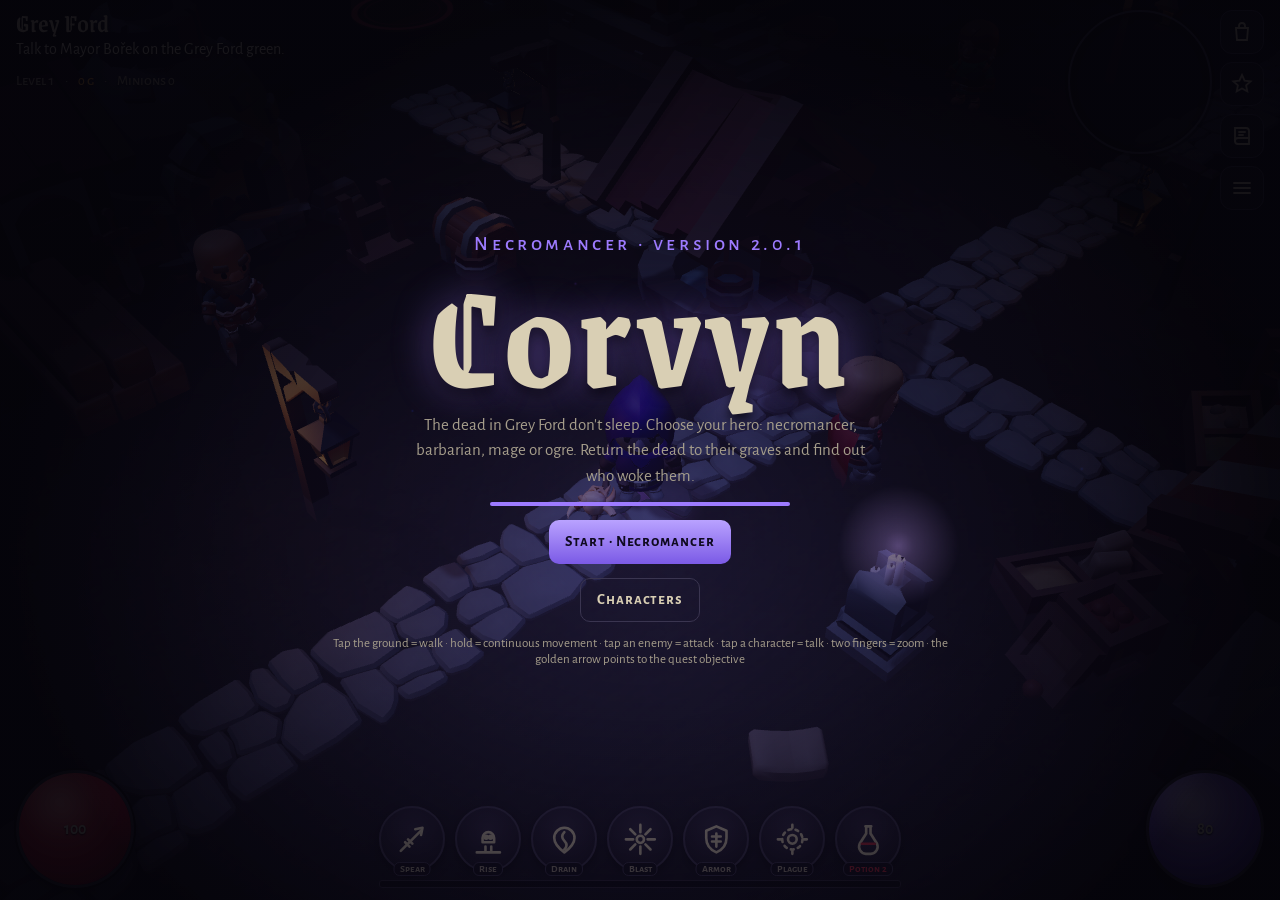
==== site/index.html @ 7759ff6d "Corvyn 2.0.1 – webová verze (PWA) a nasazení na GitHub Pages Co-Authored-By: Claude Opus 5.5 <norepl" ====
<!doctype html>
<html lang="cs">
<head>
<meta charset="utf-8">
<meta name="viewport" content="width=device-width,initial-scale=1,maximum-scale=1,user-scalable=no,viewport-fit=cover">
<link rel="manifest" href="manifest.webmanifest">
<link rel="icon" type="image/png" href="icons/icon-any-192.png">
<link rel="apple-touch-icon" href="icons/icon-180.png">
<meta name="mobile-web-app-capable" content="yes">
<meta name="apple-mobile-web-app-capable" content="yes">
<meta name="apple-mobile-web-app-status-bar-style" content="black-translucent">
<meta name="apple-mobile-web-app-title" content="Corvyn">
<meta name="theme-color" content="#0b0c14">
<title>Corvyn</title>
<meta name="claude:viewport-fit-sides" content="cover">
<link rel="stylesheet" href="fonts/fonts.css">
<style>
/* Layout: plná obrazovka hry, HUD připnutý k okrajům s bezpečnými zónami; panely jako listy grimoáru nad hrou */
:root{
  --night:#0b0c14; --ink:#e9e2d0; --ink-dim:#a59d8b; --ash:#1a1b26; --ash-edge:#3a3550;
  --soul:#9d7bff; --soul-deep:#5b3fc4; --blood:#c2263a; --ember:#f2a649; --bone:#d9cfb4; --moss:#7fbf8a;
  --r-common:#e9e2d0; --r-magic:#6fa8ff; --r-rare:#f2d34b; --r-unique:#ff8a3d;
  --f-display:"Grenze Gotisch",Georgia,serif; --f-ui:"Alegreya Sans",system-ui,sans-serif; --f-sc:"Alegreya Sans SC","Alegreya Sans",system-ui,sans-serif;
  color-scheme:dark;
}
[hidden]{display:none!important}
html,body{height:100%;margin:0;background:var(--night);color:var(--ink);overflow:hidden;font-family:var(--f-ui);-webkit-user-select:none;user-select:none;touch-action:none}
#game{position:fixed;inset:0;display:block;width:100%;height:100%}
#vignette{position:fixed;inset:0;pointer-events:none;background:radial-gradient(ellipse at 50% 45%,transparent 45%,rgba(4,3,10,.55) 80%,rgba(2,1,6,.85) 100%)}
#hurt{position:fixed;inset:0;pointer-events:none;opacity:0;background:radial-gradient(ellipse at center,transparent 40%,rgba(160,10,30,.55));transition:opacity .25s}
#fade{position:fixed;inset:0;background:#05040a;pointer-events:none;opacity:0;transition:opacity .45s;z-index:15}
#fx{position:fixed;inset:0;pointer-events:none;overflow:hidden}
.dmg{position:absolute;left:0;top:0;font-family:var(--f-sc);font-weight:700;font-size:clamp(15px,2.2vmin,22px);text-shadow:0 1px 0 #000,0 0 6px rgba(0,0,0,.8);white-space:nowrap;will-change:transform,opacity}
.hud{position:fixed;pointer-events:none;font-variant-numeric:tabular-nums}
.hud *{pointer-events:auto}
#top{top:0;left:0;right:0;display:flex;justify-content:space-between;align-items:flex-start;gap:12px;
  padding-top:calc(env(safe-area-inset-top,0px) + 10px);padding-left:max(16px,env(safe-area-inset-left,0px));padding-right:max(16px,env(safe-area-inset-right,0px))}
#quest{pointer-events:none;max-width:min(60vw,440px);display:grid;gap:4px}
#quest .q-title{font-family:var(--f-display);font-size:clamp(18px,3vmin,26px);color:var(--bone);text-shadow:0 2px 6px #000;line-height:1}
#quest .q-step{font-size:clamp(13px,1.8vmin,16px);color:var(--ink);text-shadow:0 1px 3px #000;text-wrap:pretty}
#quest .q-step b{color:var(--soul)}
#quest .q-nav{font:700 13px var(--f-sc);letter-spacing:.04em;color:var(--r-rare);text-shadow:0 1px 3px #000}
#quest .q-side{font-size:12.5px;color:var(--ink-dim);text-shadow:0 1px 2px #000}
#lvlrow{display:flex;flex-wrap:wrap;white-space:nowrap;gap:2px 10px;align-items:center;font-family:var(--f-sc);font-size:14px;color:var(--ink-dim);text-shadow:0 1px 2px #000;pointer-events:none}
#lvlrow .gold{color:var(--ember)}
#topright{display:flex;gap:8px;align-items:flex-start}
#minimap{width:clamp(96px,16vmin,140px);height:clamp(96px,16vmin,140px);border-radius:50%;border:2px solid var(--ash-edge);background:rgba(10,10,18,.6);box-shadow:0 0 0 3px rgba(0,0,0,.4),inset 0 0 18px rgba(0,0,0,.8);pointer-events:none}
.iconbtn{width:44px;height:44px;border-radius:12px;border:1px solid var(--ash-edge);background:rgba(20,18,32,.82);color:var(--bone);display:grid;place-items:center;cursor:pointer;position:relative;padding:0}
.iconbtn svg{width:24px;height:24px}
.iconbtn:focus-visible,.skill:focus-visible,.btn:focus-visible,#act:focus-visible{outline:2px solid var(--soul);outline-offset:2px}
.badge{position:absolute;top:-5px;right:-5px;min-width:18px;height:18px;border-radius:9px;background:var(--soul);color:#120a2a;font:700 11px/18px var(--f-ui);text-align:center;padding:0 4px}
#btncol{display:grid;gap:8px}
#bossbar{top:calc(env(safe-area-inset-top,0px) + clamp(100px,16vmin,150px));left:50%;transform:translateX(-50%);width:min(70vw,480px);text-align:center;pointer-events:none}
#bossbar .name{font-family:var(--f-display);font-size:clamp(18px,2.8vmin,24px);color:var(--bone);text-shadow:0 2px 4px #000}
#bossbar .bar,#tframe .bar{height:10px;border-radius:5px;background:rgba(0,0,0,.6);border:1px solid #5a2030;overflow:hidden;margin-top:4px}
#bossbar .fill,#tframe .fill{height:100%;background:linear-gradient(90deg,#7d1022,var(--blood));width:100%;transition:width .2s}
#tframe{top:calc(env(safe-area-inset-top,0px) + clamp(100px,16vmin,150px));left:50%;transform:translateX(-50%);width:min(56vw,300px);text-align:center;pointer-events:none}
#tframe .name{font:700 14px var(--f-sc);letter-spacing:.04em;color:var(--ink);text-shadow:0 1px 3px #000}
#tframe .name.elite{color:var(--r-rare)}
#tframe .bar{height:7px}
#bottom{left:0;right:0;bottom:0;display:flex;align-items:flex-end;justify-content:space-between;gap:10px;
  padding-bottom:calc(env(safe-area-inset-bottom,0px) + 12px);padding-left:max(16px,env(safe-area-inset-left,0px));padding-right:max(16px,env(safe-area-inset-right,0px));pointer-events:none}
.orb{--v:1;width:clamp(74px,13vmin,112px);aspect-ratio:1;max-width:100%;border-radius:50%;position:relative;overflow:hidden;border:3px solid #2b2638;box-shadow:0 0 0 2px #000,0 6px 16px rgba(0,0,0,.6),inset 0 0 14px rgba(0,0,0,.9);background:#08070c;pointer-events:none;flex:none}
.orb .liq{position:absolute;left:0;right:0;bottom:0;height:calc(var(--v)*100%);transition:height .15s}
.orb.shielded{border-color:#e9e0c8;box-shadow:0 0 0 2px #000,0 0 18px rgba(233,224,200,.55),inset 0 0 14px rgba(0,0,0,.9)}
.orb.hp .liq{background:radial-gradient(circle at 40% 30%,#ff5a6a,#a3122a 55%,#4a0612)}
.orb.mp.rage .liq{background:radial-gradient(circle at 40% 30%,#ffb070,#c2501a 55%,#4a1606)}
.orb.mp .liq{background:radial-gradient(circle at 40% 30%,#b89cff,#5b3fc4 55%,#1d1055)}
.orb .gloss{position:absolute;inset:0;background:radial-gradient(circle at 35% 25%,rgba(255,255,255,.35),transparent 35%)}
.orb .num{position:absolute;inset:0;display:grid;place-items:center;font:700 clamp(13px,2vmin,16px) var(--f-sc);text-shadow:0 1px 2px #000}
#center{flex:1;display:grid;gap:8px;justify-items:center;min-width:0;pointer-events:none}
#xp{width:min(100%,520px);height:6px;border-radius:3px;background:rgba(0,0,0,.6);border:1px solid #2b2638;overflow:hidden}
#xp .fill{height:100%;width:0;background:linear-gradient(90deg,#8f7a3a,var(--ember))}
#skills{display:flex;gap:clamp(5px,1.2vmin,10px);flex-wrap:wrap;justify-content:center}
.skill{--cd:0;width:clamp(48px,8.4vmin,66px);aspect-ratio:1;border-radius:50%;border:2px solid var(--ash-edge);background:radial-gradient(circle at 50% 35%,#2c2640,#110f1c);color:var(--bone);position:relative;cursor:pointer;padding:0;display:grid;place-items:center;box-shadow:0 4px 10px rgba(0,0,0,.6)}
.skill svg{width:56%;height:56%}
.skill::after{content:"";position:absolute;inset:-2px;border-radius:50%;background:conic-gradient(rgba(5,4,10,.78) calc(var(--cd)*360deg),transparent 0);pointer-events:none}
.skill.nomana{filter:saturate(.3) brightness(.7)}
.skill .key{position:absolute;bottom:-6px;left:50%;transform:translateX(-50%);font:700 10px var(--f-sc);background:#0d0b16;border:1px solid var(--ash-edge);border-radius:6px;padding:0 5px;color:var(--ink-dim);white-space:nowrap}
.skill.potion .key{color:var(--blood)}
.skill.locked{opacity:.35}
.skill.empty{border-style:dashed;opacity:.45}
.panel.wide{width:min(100%,640px)}
.btn.sm{min-height:36px;padding:6px 12px;font-size:13px}
.doll{display:grid;grid-template-columns:auto 1fr auto;gap:10px;align-items:center}
.dcol{display:grid;gap:10px}
.dcenter{min-height:250px;border-radius:14px;background:radial-gradient(ellipse at 50% 70%,rgba(91,63,196,.25),rgba(0,0,0,.25) 70%);border:1px solid #2a2638;overflow:hidden}
#dollCv{width:100%;height:250px;display:block;touch-action:none}
.eslot{width:76px;display:grid;justify-items:center;gap:2px;background:none;border:0;padding:0;cursor:pointer;color:var(--ink-dim)}
.eslot .ph{width:52px;height:52px;border-radius:8px;border:1px dashed var(--ash-edge);display:grid;place-items:center;font-size:10px;color:#5a5470}
.eslot .sl{font:700 10px var(--f-sc);letter-spacing:.06em;text-transform:uppercase}
.eslot.sel svg,.cell.sel svg{filter:drop-shadow(0 0 6px var(--soul))}
.grid{display:grid;grid-template-columns:repeat(auto-fill,minmax(58px,1fr));gap:6px}
.cell{position:relative;aspect-ratio:1;background:none;border:0;padding:0;cursor:pointer;display:grid;place-items:center}
.cell svg{width:100%;height:100%}
.cell .better{position:absolute;right:2px;top:0;color:#7fe08a;font-size:13px;text-shadow:0 1px 2px #000}
.cell .nouse{position:absolute;right:4px;top:1px;color:#ff7a7a;font-size:12px;font-weight:700}
.cell .pr{position:absolute;left:0;right:0;bottom:-2px;font:700 10px var(--f-sc);color:var(--ember);text-shadow:0 1px 2px #000}
.dhead{display:flex;gap:10px;align-items:center}
.setl{font-size:13px;color:var(--ink-dim);border-left:3px solid #5fd07a;padding-left:8px}
.r4{color:#5fd07a}
.bared{display:flex;gap:6px;flex-wrap:wrap;align-items:center}
.bslot{width:44px;height:44px;border-radius:50%;border:2px solid var(--ash-edge);background:radial-gradient(circle at 50% 35%,#2c2640,#110f1c);color:var(--bone);display:grid;place-items:center;cursor:pointer;padding:0}
.bslot svg{width:24px;height:24px}.bslot span{font:700 12px var(--f-sc);color:var(--ink-dim)}
.bslot.pick{border-color:var(--r-rare);box-shadow:0 0 10px rgba(242,211,75,.45)}
.skrow .col{display:grid;gap:6px;align-content:start}
.skrow .ic.pas{border-style:dashed;border-radius:12px}
.skrow.dim{opacity:.55}
.skrow .tag{font:700 10px var(--f-sc);letter-spacing:.08em;color:var(--ink-dim);text-transform:uppercase;margin-left:4px}
.skrow .meta{font-size:12px!important}.skrow .lock{color:#ff9a7a!important;font-size:12.5px!important}
#charSheet{z-index:40}
#joyZone{position:fixed;right:0;bottom:0;width:48vw;height:58vh;z-index:3;display:none;touch-action:none}
body.joyleft #joyZone{right:auto;left:0}
body.thumbs #joyZone{display:block}
#joyBase{position:fixed;width:124px;height:124px;margin:-62px 0 0 -62px;border-radius:50%;border:2px solid rgba(233,226,208,.35);background:radial-gradient(circle,rgba(157,123,255,.18),rgba(0,0,0,.25));z-index:4;pointer-events:none}
#joyKnob{position:absolute;left:50%;top:50%;width:54px;height:54px;border-radius:50%;background:radial-gradient(circle at 40% 35%,#cdb8ff,#6b45d0);box-shadow:0 4px 12px rgba(0,0,0,.6);transform:translate(-50%,-50%)}
#leftPad{display:none;left:0;bottom:0;width:min(46vw,300px);height:min(46vh,300px);padding-bottom:env(safe-area-inset-bottom,0px);z-index:5}
body.joyleft #leftPad{left:auto;right:0}
body.thumbs #leftPad{display:block}
body.thumbs #leftPad #skills{position:absolute;inset:0;display:block}
body.thumbs #leftPad .skill{position:absolute;transform:translate(-50%,50%);width:58px}
body.thumbs #leftPad .skill.atk{left:62px;bottom:62px;width:92px;border-color:#7d1022;background:radial-gradient(circle at 50% 35%,#5a1a26,#1a0a10)}
body.joyleft.thumbs #leftPad .skill.atk{left:calc(100% - 62px)}
#atkBtn.on{border-color:var(--blood);box-shadow:0 0 16px rgba(194,38,58,.6)}
.skill.atk{display:none}
body.thumbs .skill.atk{display:grid}
body.thumbs #bottom{top:calc(env(safe-area-inset-top,0px) + 112px);bottom:auto;right:auto;justify-content:flex-start;align-items:center;gap:8px;padding:0 0 0 max(16px,env(safe-area-inset-left,0px))}
body.thumbs #xp{width:110px}
body.thumbs .orb{width:52px;border-width:2px}body.thumbs .orb .num{font-size:12px}
body.thumbs #center{flex:0 0 auto;order:3}
body.thumbs #act{bottom:calc(env(safe-area-inset-bottom,0px) + 280px)}
body.thumbs #leftPad .skill:active{transform:translate(-50%,50%) scale(.94)}
body.thumbs #lvlrow{margin-bottom:62px}
body.thumbs #toast,body.thumbs #chan{bottom:calc(env(safe-area-inset-bottom,0px) + 330px)}
input#pfName{width:100%;box-sizing:border-box;background:#0d0c14;color:var(--ink);border:1px solid var(--ash-edge);border-radius:10px;padding:10px;font:16px var(--f-ui);-webkit-user-select:text;user-select:text}
.embs{display:grid;grid-template-columns:repeat(auto-fill,minmax(52px,1fr));gap:6px}
.emb{background:none;border:2px solid transparent;border-radius:10px;padding:2px;cursor:pointer;display:grid;place-items:center}
.emb.sel{border-color:var(--r-rare)}
.pfrow{display:grid;grid-template-columns:minmax(140px,1fr) 1fr;gap:12px}
.dcenter.pf{min-height:220px}#pfCv{width:100%;height:220px;display:block;touch-action:none}
.swatches{display:flex;flex-wrap:wrap;gap:8px}
.swatch{width:36px;height:36px;border-radius:50%;border:2px solid var(--ash-edge);cursor:pointer}
.swatch.sel{border-color:var(--r-rare);box-shadow:0 0 8px rgba(242,211,75,.5)}
table.lb{width:100%;border-collapse:collapse;font-size:14px}
table.lb td{padding:6px 4px;border-bottom:1px solid #24212f;vertical-align:middle}
table.lb td b{display:block;color:var(--bone)}
table.lb td.sc{text-align:right;font:700 15px var(--f-sc);color:var(--ember)}
table.lb tr.me td{background:rgba(157,123,255,.12)}
.achs{display:grid;gap:6px}
.ach{display:flex;gap:10px;align-items:center;border:1px solid #24212f;border-radius:10px;padding:8px 10px;opacity:.55}
.ach.got{opacity:1;border-color:#5a4a20}
.ach .ai{font-size:20px;color:var(--r-rare);width:22px;text-align:center}
.chars{display:grid;grid-template-columns:repeat(auto-fill,minmax(240px,1fr));gap:10px}
.ccard{border:1px solid var(--ash-edge);border-radius:14px;padding:12px;display:grid;gap:6px;background:rgba(0,0,0,.25)}
.ccard.cur{border-color:var(--soul)}
.ccard h3{margin:0;font-family:var(--f-display);font-size:26px;color:var(--bone);font-weight:700;line-height:1;display:flex;gap:8px;align-items:center}
.ccard h3 svg{width:28px;height:28px;color:var(--soul)}
.ccard p{margin:0;font-size:13.5px;color:var(--ink-dim);line-height:1.4}
.skill:active{transform:scale(.94)}
#act{position:fixed;left:50%;transform:translateX(-50%);bottom:calc(env(safe-area-inset-bottom,0px) + clamp(118px,21vmin,165px));font:700 16px var(--f-sc);letter-spacing:.05em;color:#120a2a;background:linear-gradient(180deg,#f3dfa8,#d1a94e);border:0;border-radius:24px;padding:10px 20px;min-height:44px;box-shadow:0 6px 16px rgba(0,0,0,.6),0 0 0 2px rgba(0,0,0,.4);cursor:pointer;z-index:5;max-width:calc(100vw - 32px);white-space:nowrap;overflow:hidden;text-overflow:ellipsis}
#toast{left:50%;bottom:calc(env(safe-area-inset-bottom,0px) + clamp(170px,30vmin,230px));transform:translateX(-50%);width:max-content;max-width:calc(100vw - 32px);pointer-events:none;text-align:center;display:grid;gap:6px}
.toast.hint{border-color:var(--r-rare);background:rgba(28,22,10,.9);max-width:min(92vw,520px);text-wrap:pretty}
.toast{font:500 clamp(14px,2vmin,18px) var(--f-ui);color:var(--ink);background:rgba(10,9,18,.8);border:1px solid var(--ash-edge);padding:6px 14px;border-radius:10px;animation:tin .25s ease-out}
@keyframes tin{from{opacity:0;transform:translateY(6px)}}
#banner{left:0;right:0;top:22%;text-align:center;pointer-events:none;opacity:0;transition:opacity .6s;padding-left:16px;padding-right:16px}
#banner .b1{font-family:var(--f-display);font-size:clamp(34px,8vmin,72px);color:var(--bone);text-shadow:0 0 24px rgba(157,123,255,.55),0 3px 6px #000;text-wrap:balance}
#banner .b2{font:500 clamp(14px,2.2vmin,20px) var(--f-sc);letter-spacing:.12em;color:var(--soul)}
.sheet{position:fixed;inset:0;display:grid;place-items:center;background:rgba(3,2,8,.62);z-index:20;
  padding-left:max(16px,env(safe-area-inset-left,0px));padding-right:max(16px,env(safe-area-inset-right,0px));padding-block:calc(env(safe-area-inset-top,0px) + 12px) calc(env(safe-area-inset-bottom,0px) + 12px)}
.sheet.low{place-items:end center}
.panel{width:min(100%,560px);max-height:100%;overflow:auto;background:linear-gradient(180deg,#1c1a28,#13121c);border:1px solid var(--ash-edge);border-radius:16px;padding:16px 18px;box-shadow:0 20px 60px rgba(0,0,0,.7);display:grid;gap:14px}
.panel h2{margin:0;font-family:var(--f-display);font-weight:700;font-size:30px;color:var(--bone);line-height:1}
.panel .head{display:flex;justify-content:space-between;align-items:center;gap:10px}
.lbl{font:700 12px var(--f-sc);letter-spacing:.1em;color:var(--ink-dim);text-transform:uppercase}
.btn{font:700 15px var(--f-sc);letter-spacing:.06em;color:#0f0a1f;background:linear-gradient(180deg,#b9a2ff,#7b5ae6);border:0;border-radius:10px;padding:10px 16px;cursor:pointer;min-height:44px}
.btn.ghost{background:transparent;color:var(--bone);border:1px solid var(--ash-edge)}
.btn.gold{background:linear-gradient(180deg,#f3dfa8,#d1a94e)}
.btn:disabled{opacity:.4}
.row{display:flex;gap:8px;flex-wrap:wrap}
.stats{display:grid;grid-template-columns:repeat(auto-fill,minmax(150px,1fr));gap:4px 16px;font-size:15px}
.stats div{display:flex;justify-content:space-between;gap:8px;border-bottom:1px solid #24212f;padding-block:3px}
.stats span:last-child{color:var(--bone);font-weight:700}
.slots{display:grid;grid-template-columns:repeat(3,1fr);gap:8px}
.slot{border:1px dashed var(--ash-edge);border-radius:12px;padding:8px;min-height:64px;display:grid;gap:2px;align-content:start;background:rgba(0,0,0,.25);min-width:0}
.slot .nm{font-weight:700;font-size:14px;line-height:1.15}
.sub{font-size:12px;color:var(--ink-dim)}
.bag{display:grid;grid-template-columns:repeat(auto-fill,minmax(120px,1fr));gap:8px}
.it{border:1px solid var(--ash-edge);border-radius:10px;padding:8px;background:rgba(0,0,0,.3);cursor:pointer;display:grid;gap:2px;text-align:left;color:inherit;font:inherit;min-width:0}
.it .nm{font-weight:700;font-size:14px;line-height:1.15}
.it.sel{outline:2px solid var(--soul)}
.it .price{font:700 12px var(--f-sc);color:var(--ember)}
.r0{color:var(--r-common)}.r1{color:var(--r-magic)}.r2{color:var(--r-rare)}.r3{color:var(--r-unique)}
.detail{border:1px solid var(--ash-edge);border-radius:12px;padding:10px 12px;display:grid;gap:6px;background:rgba(0,0,0,.25)}
.up{color:#7fe08a}.down{color:#ff7a7a}
.skrow{display:grid;grid-template-columns:52px 1fr auto;gap:12px;align-items:center;border-bottom:1px solid #24212f;padding-block:8px}
.skrow .ic{width:52px;height:52px;border-radius:50%;display:grid;place-items:center;border:2px solid var(--ash-edge);background:radial-gradient(circle at 50% 35%,#2c2640,#110f1c);color:var(--bone)}
.skrow .ic svg{width:28px;height:28px}
.skrow h3{margin:0;font:700 17px var(--f-ui);color:var(--bone)}
.skrow p{margin:2px 0 0;font-size:13.5px;color:var(--ink-dim);line-height:1.35}
.pip{display:inline-block;width:9px;height:9px;border-radius:50%;background:#2b2638;margin-right:3px}
.pip.on{background:var(--soul);box-shadow:0 0 6px var(--soul)}
/* dialog */
.dlg{width:min(100%,640px);background:linear-gradient(180deg,#1f1b2b,#14121d);border:1px solid #4b4262;border-radius:16px;padding:14px 18px 16px;box-shadow:0 20px 60px rgba(0,0,0,.75);display:grid;gap:10px;max-height:70vh;overflow:auto}
.dlg .who{display:flex;align-items:baseline;gap:10px;flex-wrap:wrap}
.dlg .who b{font-family:var(--f-display);font-size:26px;color:var(--bone);font-weight:700;line-height:1}
.dlg .who span{font:500 13px var(--f-sc);letter-spacing:.08em;color:var(--soul)}
.dlg p{margin:0;font-size:16.5px;line-height:1.5;color:var(--ink);max-width:62ch;text-wrap:pretty}
.dlg p i{color:var(--bone)}
.opts{display:grid;gap:6px}
.opt{text-align:left;font:500 15.5px var(--f-ui);color:var(--bone);background:rgba(255,255,255,.04);border:1px solid var(--ash-edge);border-radius:10px;padding:10px 12px;cursor:pointer;min-height:44px}
.opt:hover,.opt:focus-visible{border-color:var(--soul);outline:none}
.opt .q{color:var(--r-rare);font-weight:700;margin-right:6px}
/* deník */
.qcard{border:1px solid var(--ash-edge);border-radius:12px;padding:10px 12px;display:grid;gap:4px;background:rgba(0,0,0,.22)}
.qcard h3{margin:0;font:700 16px var(--f-ui);color:var(--bone)}
.qcard p{margin:0;font-size:14px;color:var(--ink-dim);line-height:1.4}
.qcard .st{font:700 11px var(--f-sc);letter-spacing:.1em;text-transform:uppercase}
.st.act{color:var(--soul)}.st.rdy{color:var(--r-rare)}.st.done{color:var(--moss)}
.wp{display:flex;justify-content:space-between;align-items:center;gap:10px;border-bottom:1px solid #24212f;padding-block:8px}
textarea{width:100%;box-sizing:border-box;min-height:84px;background:#0d0c14;color:var(--ink);border:1px solid var(--ash-edge);border-radius:10px;padding:8px;font:13px ui-monospace,monospace;resize:vertical;-webkit-user-select:text;user-select:text}
#title{position:fixed;inset:0;z-index:30;display:grid;place-items:center;text-align:center;background:radial-gradient(ellipse at 50% 60%,rgba(40,28,80,.35),rgba(5,4,10,.92) 70%);padding-left:max(16px,env(safe-area-inset-left,0px));padding-right:max(16px,env(safe-area-inset-right,0px))}
#title .wrap{display:grid;gap:14px;justify-items:center;max-width:620px}
#title h1{margin:0;font-family:var(--f-display);font-weight:700;font-size:clamp(64px,17vmin,150px);line-height:.85;color:var(--bone);letter-spacing:.02em;text-shadow:0 0 40px rgba(157,123,255,.45),0 6px 12px #000}
#title .sub{font:500 clamp(14px,2.4vmin,20px) var(--f-sc);letter-spacing:.18em;color:var(--soul)}
#title p{margin:0;color:var(--ink-dim);font-size:clamp(14px,2vmin,17px);line-height:1.5;max-width:52ch}
#loadbar{width:min(70vw,300px);height:4px;border-radius:2px;background:#1e1b2b;overflow:hidden}
#loadbar div{height:100%;width:0;background:var(--soul);transition:width .2s}
#title .hint{font-size:13px;color:var(--ink-dim)}
#death{position:fixed;inset:0;z-index:25;display:grid;place-items:center;text-align:center;background:radial-gradient(ellipse,rgba(60,0,10,.35),rgba(5,0,2,.85))}
#death h2{margin:0;font-family:var(--f-display);font-size:clamp(48px,12vmin,96px);color:#e3b8b8;text-shadow:0 4px 10px #000}
#death p{color:var(--ink-dim)}
#chan{position:fixed;left:50%;transform:translateX(-50%);bottom:calc(env(safe-area-inset-bottom,0px) + clamp(170px,30vmin,230px));width:min(60vw,260px);text-align:center;font:700 13px var(--f-sc);letter-spacing:.06em;color:var(--bone);text-shadow:0 1px 3px #000;pointer-events:none}
#chan .bar{height:8px;border-radius:4px;background:rgba(0,0,0,.6);border:1px solid var(--ash-edge);overflow:hidden;margin-top:4px}
#chan .fill{height:100%;width:0;background:linear-gradient(90deg,var(--soul-deep),var(--soul))}
@media (orientation:portrait) and (max-width:760px){body.thumbs #bottom{top:calc(env(safe-area-inset-top,0px) + 140px)}#bottom{flex-wrap:wrap;row-gap:10px}#center{order:-1;flex-basis:100%}.skill{width:min(11.3vw,56px)}#skills{gap:4px;flex-wrap:nowrap}#toast,#chan{bottom:calc(env(safe-area-inset-bottom,0px) + 250px)}#act{bottom:calc(env(safe-area-inset-bottom,0px) + 196px)}#quest{max-width:52vw}}
@media (prefers-reduced-motion:reduce){.toast{animation:none}#banner,#fade{transition:none}}
</style>
<script>if('serviceWorker' in navigator && (location.protocol==='https:'||location.hostname==='localhost') && !/claude|appassets/.test(location.hostname)) addEventListener('load',()=>navigator.serviceWorker.register('sw.js').catch(()=>{}));</script>
</head>
<body>

<canvas id="game" aria-label="Herní scéna Corvyn"></canvas>
<div id="vignette"></div><div id="hurt"></div><div id="fx"></div><div id="fade"></div>

<div class="hud" id="top">
  <div style="display:grid;gap:6px;pointer-events:none">
    <div id="quest"><div class="q-title" id="qTitle">Šedý brod</div><div class="q-step" id="qStep"></div><div class="q-nav" id="qNav"></div><div class="q-side" id="qSide"></div></div>
    <div id="lvlrow"><span id="lvl">Úroveň 1</span><span>·</span><span class="gold" id="gold">0 zl.</span><span>·</span><span id="mcount">Služebníci 0</span></div>
  </div>
  <div id="topright">
    <canvas id="minimap" width="140" height="140" aria-label="Mapa okolí"></canvas>
    <div id="btncol">
      <button class="iconbtn" id="bInv" aria-label="Výbava"><svg viewBox="0 0 24 24" fill="none" stroke="currentColor" stroke-width="1.8"><path d="M6 8h12l-1 12H7z"/><path d="M9 8V6a3 3 0 0 1 6 0v2"/></svg><span class="badge" id="invBadge" hidden>!</span></button>
      <button class="iconbtn" id="bSk" aria-label="Grimoár dovedností"><svg viewBox="0 0 24 24" fill="none" stroke="currentColor" stroke-width="1.8"><path d="M12 3l2.6 5.6 6 .7-4.5 4.1 1.2 6L12 16.5 6.7 19.4l1.2-6L3.4 9.3l6-.7z"/></svg><span class="badge" id="skBadge" hidden>1</span></button>
      <button class="iconbtn" id="bJr" aria-label="Deník úkolů"><svg viewBox="0 0 24 24" fill="none" stroke="currentColor" stroke-width="1.8" stroke-linecap="round"><path d="M5 4h11a3 3 0 0 1 3 3v13H8a3 3 0 0 1-3-3z"/><path d="M5 17a3 3 0 0 1 3-3h11M9 8h6M9 11h4"/></svg><span class="badge" id="jrBadge" hidden>!</span></button>
      <button class="iconbtn" id="bMenu" aria-label="Nabídka"><svg viewBox="0 0 24 24" fill="none" stroke="currentColor" stroke-width="1.8" stroke-linecap="round"><path d="M4 7h16M4 12h16M4 17h16"/></svg></button>
    </div>
  </div>
</div>

<div class="hud" id="bossbar" hidden><div class="name" id="bossName">Strážce krypty</div><div class="bar"><div class="fill" id="bossFill"></div></div></div>
<div class="hud" id="tframe" hidden><div class="name" id="tName"></div><div class="bar"><div class="fill" id="tFill"></div></div></div>
<div class="hud" id="toast"></div>
<div class="hud" id="banner"><div class="b1" id="b1"></div><div class="b2" id="b2"></div></div>
<div id="chan" hidden><span id="chanTxt">Lámu pečeť…</span><div class="bar"><div class="fill" id="chanFill"></div></div></div>
<button id="act" hidden>Mluvit</button>

<div id="joyZone" aria-label="Joystick pohybu"></div><div id="joyBase" hidden><div id="joyKnob"></div></div>
<div class="hud" id="leftPad"><button class="skill atk" id="atkBtn" aria-label="Útok"><svg viewBox="0 0 24 24" fill="none" stroke="currentColor" stroke-width="2" stroke-linecap="round"><path d="M5 19L19 5M15 5h4v4M9 15l-4 4M7 13l4 4"/></svg></button></div>
<div class="hud" id="bottom">
  <div class="orb hp" id="hpOrb"><div class="liq"></div><div class="gloss"></div><div class="num" id="hpNum">100</div></div>
  <div id="center">
    <div id="skills">
      <button class="skill potion" data-sk="potion" aria-label="Lektvar zdraví"><svg viewBox="0 0 24 24" fill="none" stroke="currentColor" stroke-width="1.8" stroke-linecap="round"><path d="M10 3h4M10.5 3v5L6 15a5 5 0 0 0 4.3 7h3.4A5 5 0 0 0 18 15l-4.5-7V3"/><path d="M7.5 15h9" stroke="#c2263a"/></svg><span class="key" id="potKey">Lektvar 2</span></button>
    </div>
    <div id="xp"><div class="fill" id="xpFill"></div></div>
  </div>
  <div class="orb mp" id="mpOrb"><div class="liq"></div><div class="gloss"></div><div class="num" id="mpNum">80</div></div>
</div>

<div class="sheet" id="invSheet" hidden><div class="panel wide" role="dialog" aria-label="Výbava">
  <div class="head"><h2>Výbava</h2><button class="btn ghost" data-close>Zavřít</button></div>
  <div class="doll"><div class="dcol" id="dollL"></div><div class="dcenter"><canvas id="dollCv" aria-label="Postava, otočíš tažením"></canvas></div><div class="dcol" id="dollR"></div></div>
  <div id="setInfo" style="display:grid;gap:4px"></div>
  <div id="detail" class="detail" hidden></div>
  <div class="head"><div class="lbl">Brašna <span id="bagCount"></span></div><div class="row"><button class="btn ghost sm" id="bSort">Seřadit</button></div></div>
  <div class="grid" id="bag"></div>
  <div class="lbl">Vlastnosti</div><div class="stats" id="stats"></div>
</div></div>
<div class="sheet" id="skSheet" hidden><div class="panel wide" role="dialog" aria-label="Grimoár">
  <div class="head"><h2 id="skTitle">Grimoár</h2><button class="btn ghost" data-close>Zavřít</button></div>
  <div class="lbl" id="spLeft">Body dovedností: 0</div>
  <div class="bared" id="barEd"></div>
  <div class="row" id="brTabs"></div>
  <div id="skList"></div>
</div></div>
<div class="sheet" id="stashSheet" hidden><div class="panel wide" role="dialog" aria-label="Truhla">
  <div class="head"><h2>Truhla</h2><button class="btn ghost" data-close>Zavřít</button></div>
  <p class="sub" style="margin:0;font-size:14px">Klepnutím přesuneš předmět mezi truhlou a brašnou. Truhlu sdílejí všechny tvoje postavy.</p>
  <div class="head"><div class="lbl">Truhla <span id="stCount"></span></div><button class="btn ghost sm" id="bStSort">Seřadit</button></div>
  <div class="grid" id="stashGrid"></div>
  <div class="lbl">Brašna <span id="stBagCount"></span></div>
  <div class="grid" id="stashBag"></div>
</div></div>
<div class="sheet" id="charSheet" hidden><div class="panel wide" role="dialog" aria-label="Postavy">
  <div class="head"><h2>Postavy</h2><button class="btn ghost" data-close>Zavřít</button></div>
  <p class="sub" style="margin:0;font-size:14px">Každá postava má vlastní příběh a výbavu. Truhla ve vesnici je společná.</p>
  <div class="chars" id="charList"></div>
</div></div>
<div class="sheet" id="jrSheet" hidden><div class="panel" role="dialog" aria-label="Deník úkolů">
  <div class="head"><h2>Deník</h2><button class="btn ghost" data-close>Zavřít</button></div>
  <div class="lbl">Hlavní příběh</div><div id="jrMain"></div>
  <div class="lbl">Vedlejší úkoly</div><div id="jrSide" style="display:grid;gap:8px"></div>
</div></div>
<div class="sheet" id="wpSheet" hidden><div class="panel" role="dialog" aria-label="Svatyně">
  <div class="head"><h2>Svatyně</h2><button class="btn ghost" data-close>Zavřít</button></div>
  <p style="margin:0;color:var(--ink-dim)">Svatyně jsou propojené. Vyber místo, kam tě kosti přenesou.</p>
  <div id="wpList"></div>
</div></div>
<div class="sheet" id="shopSheet" hidden><div class="panel" role="dialog" aria-label="Obchod">
  <div class="head"><h2 id="shopTitle">Kovárna</h2><button class="btn ghost" data-close>Zavřít</button></div>
  <div class="row"><button class="btn" id="tabBuy">Koupit</button><button class="btn ghost" id="tabSell">Prodat</button><button class="btn ghost" id="tabCraft">Kovat</button><span class="sub" style="margin-left:auto;align-self:center" id="shopGold"></span></div>
  <div id="shopDetail" class="detail" hidden></div>
  <div class="row" id="shopTools"></div><div class="grid" id="shopList"></div>
</div></div>
<div class="sheet" id="menuSheet" hidden><div class="panel" role="dialog" aria-label="Nabídka">
  <div class="head"><h2>Nabídka</h2><button class="btn ghost" data-close>Zavřít</button></div>
  <div class="row"><button class="btn ghost" id="bSnd">Zvuk: zapnutý</button><button class="btn ghost" id="bMus">Hudba: zapnutá</button><button class="btn ghost" id="bQual">Kvalita: vysoká</button><button class="btn ghost" id="bLang">Jazyk: Čeština</button><button class="btn ghost" id="bNav">Ukazatel cíle: zapnutý</button></div>
  <div class="row"><button class="btn" id="bProfile">Profil</button><button class="btn ghost" id="bLB">Žebříček</button><button class="btn ghost" id="bAch">Úspěchy</button></div>
  <div class="lbl">Ovládání</div>
  <div class="row"><button class="btn ghost" id="bCtl">Ovládání: joystick</button><button class="btn ghost" id="bSide">Joystick: vpravo</button></div>
  <div class="lbl">Záloha postupu</div>
  <p style="margin:0;font-size:14px;color:var(--ink-dim)">Postup všech postav se ukládá v tomto zařízení. Kód zálohy si zkopíruj a ulož, například do poznámek. Vložením kódu postup obnovíš i na jiném zařízení.</p>
  <textarea id="saveCode" aria-label="Kód zálohy" spellcheck="false"></textarea>
  <div class="row"><button class="btn" id="bCopy">Zkopírovat kód</button><button class="btn ghost" id="bLoadCode">Načíst vložený kód</button></div>
  <div class="lbl">Postavy</div>
  <div class="row"><button class="btn ghost" id="bSwitch">Změnit postavu</button><button class="btn ghost" id="bReset">Smazat tuto postavu</button><span class="sub" id="resetHint" style="align-self:center"></span></div>
</div></div>
<div class="sheet" id="pfSheet" hidden><div class="panel wide" role="dialog" aria-label="Profil">
  <div class="head"><h2>Profil</h2><button class="btn ghost" data-close>Zavřít</button></div>
  <div class="lbl">Jméno v žebříčku</div><input id="pfName" maxlength="20" autocomplete="off" spellcheck="false" placeholder="Tvé jméno">
  <div class="lbl">Erb</div><div class="embs" id="pfEmblems"></div>
  <div class="lbl">Vzhled postavy</div>
  <div class="pfrow"><div class="dcenter pf"><canvas id="pfCv" aria-label="Náhled postavy"></canvas></div><div style="display:grid;gap:10px;align-content:start"><div class="swatches" id="pfColors"></div><button class="btn ghost sm" id="pfHat">Pokrývka hlavy</button><button class="btn ghost sm" id="pfCape">Plášť</button></div></div>
</div></div>
<div class="sheet" id="lbSheet" hidden><div class="panel wide" role="dialog" aria-label="Žebříček">
  <div class="head"><h2>Žebříček</h2><button class="btn ghost" data-close>Zavřít</button></div>
  <div class="row" id="lbTabs"></div><div id="lbList"></div>
</div></div>
<div class="sheet" id="achSheet" hidden><div class="panel wide" role="dialog" aria-label="Úspěchy">
  <div class="head"><h2>Úspěchy <span class="sub" id="achCount"></span></h2><button class="btn ghost" data-close>Zavřít</button></div>
  <div id="achList" class="achs"></div>
</div></div>
<div class="sheet low" id="dlgSheet" hidden><div class="dlg" role="dialog" aria-label="Rozhovor">
  <div class="who"><b id="dlgWho"></b><span id="dlgRole"></span></div>
  <p id="dlgText"></p>
  <div class="opts" id="dlgOpts"></div>
</div></div>

<div id="death" hidden><div style="display:grid;gap:12px;justify-items:center;padding:16px"><h2>Padl jsi</h2><p id="deathTxt"></p><button class="btn" id="bRise">Povstat u svatyně</button></div></div>

<div id="title"><div class="wrap">
  <div class="sub" id="tSub">verze 2.0.1</div>
  <h1>Corvyn</h1>
  <p>Mrtví v Šedém brodu nespí. Zvol si hrdinu: nekromanta, barbara, mága, nebo zlobra. Vrať mrtvé do hrobů a najdi, kdo je probudil.</p>
  <div id="loadbar"><div></div></div>
  <button class="btn" id="bStart" disabled>Načítám…</button>
  <button class="btn ghost" id="bChars" hidden>Postavy</button>
  <div class="hint">Klepnutí na zem = chůze · držení = plynulý pohyb · klepnutí na nepřítele = útok · klepnutí na postavu = rozhovor · dvěma prsty přiblížení · zlatá šipka ukazuje cíl úkolu</div>
</div></div>

<script type="importmap">{"imports":{"three":"./lib/three/build/three.module.js","three/addons/":"./lib/three/examples/jsm/"}}</script>
<script type="module">
import * as THREE from 'three';
import { GLTFLoader } from 'three/addons/loaders/GLTFLoader.js';
import { MeshoptDecoder } from 'three/addons/libs/meshopt_decoder.module.js';
import { clone as skClone } from 'three/addons/utils/SkeletonUtils.js';
import { mergeGeometries } from 'three/addons/utils/BufferGeometryUtils.js';

// ═════════════════════════ pomocné ═════════════════════════
const $ = s => document.querySelector(s);
const rand = (a,b) => a + Math.random()*(b-a);
const pick = a => a[(Math.random()*a.length)|0];
const clamp = (v,a,b) => Math.max(a, Math.min(b, v));
const dist2 = (a,b) => Math.hypot(a.x-b.x, a.z-b.z);
const lerpAngle = (a,b,t) => { let d=((b-a+Math.PI)%(Math.PI*2)+Math.PI*2)%(Math.PI*2)-Math.PI; return a+d*t; };
function mulberry(seed){ return () => { seed|=0; seed=seed+0x6D2B79F5|0; let t=Math.imul(seed^seed>>>15,1|seed); t=t+Math.imul(t^t>>>7,61|t)^t; return ((t^t>>>14)>>>0)/4294967296; }; }
const store = { get(k){ try{ return JSON.parse(localStorage.getItem(k)); }catch(e){ return null; } }, set(k,v){ try{ localStorage.setItem(k, JSON.stringify(v)); }catch(e){} } };
// ─── jazyky ───
const LNG = (()=>{ const s=store.get('corvyn-lang'); if (['cs','en','es'].includes(s)) return s; const n=(navigator.language||'cs').slice(0,2).toLowerCase(); return n==='cs'||n==='sk'? 'cs' : n==='es'? 'es' : 'en'; })();
let DICT=null; if (LNG!=='cs'){ try{ const r=await fetch(`assets/lang_${LNG}.txt`); if (r.ok) DICT=JSON.parse(await r.text()); }catch(e){} }
function TR(strs, ...vals){ const key=strs.join('{}'); const t=DICT && DICT[key]; if (!t){ let o=strs[0]; for (let i=0;i<vals.length;i++) o+=vals[i]+strs[i+1]; return o; } return t.replace(/\{(\d+)\}/g, (_,i)=> vals[+i]); }
const TRS = s => (DICT && s && DICT[s]) || s;
function i18nDom(root=document.body){ if (!DICT) return; const w=document.createTreeWalker(root, NodeFilter.SHOW_TEXT); const nodes=[]; while (w.nextNode()) nodes.push(w.currentNode);
  for (const n of nodes){ if (n.parentElement && /^(SCRIPT|STYLE)$/.test(n.parentElement.tagName)) continue; const t=n.nodeValue.trim(); if (t && DICT[t]) n.nodeValue=n.nodeValue.replace(t, DICT[t]); }
  for (const el of root.querySelectorAll('[aria-label],[placeholder]')) for (const a of ['aria-label','placeholder']){ const v=el.getAttribute(a); if (v && DICT[v]) el.setAttribute(a, DICT[v]); } }
i18nDom(); document.documentElement.lang=LNG;
const LANGNAME = { cs:'Čeština', en:'English', es:'Español' };
const V3 = (x,y,z) => new THREE.Vector3(x,y,z);

// ═════════════════════════ renderer ═════════════════════════
const canvas = $('#game');
const renderer = new THREE.WebGLRenderer({ canvas, antialias:true, powerPreference:'high-performance' });
let quality = store.get('corvyn-q') ?? 1;
renderer.outputColorSpace = THREE.SRGBColorSpace;
renderer.toneMapping = THREE.ACESFilmicToneMapping;
renderer.toneMappingExposure = 1.12;
renderer.shadowMap.enabled = true;
renderer.shadowMap.type = THREE.PCFSoftShadowMap;
const scene = new THREE.Scene();
scene.background = new THREE.Color(0x0d0f1b);
scene.fog = new THREE.FogExp2(0x0d0f1b, 0.026);
const camera = new THREE.PerspectiveCamera(42, 1, 1.0, 170);
const cam = { dist: 19, minD: 10, maxD: 26, az: Math.PI*0.25, el: 0.92, look: new THREE.Vector3() };
function applyQuality(){ renderer.setPixelRatio(Math.min(devicePixelRatio, quality? 1.75 : 1)); moon.shadow.mapSize.set(quality?1024:512, quality?1024:512); if (moon.shadow.map){ moon.shadow.map.dispose(); moon.shadow.map=null; } resize(); }
function resize(){ const w=innerWidth, h=innerHeight; renderer.setSize(w,h,false); camera.aspect=w/h; camera.fov = w<h ? 54 : 42; camera.updateProjectionMatrix(); particles.mat.uniforms.uScale.value = h*renderer.getPixelRatio()/2; }

const hemi = new THREE.HemisphereLight(0x6f78b8, 0x241812, 0.5); scene.add(hemi);
const moon = new THREE.DirectionalLight(0xaab8ff, 0.85);
moon.castShadow = true; moon.shadow.mapSize.set(1024,1024);
Object.assign(moon.shadow.camera, { left:-20, right:20, top:20, bottom:-20, near:1, far:70 });
moon.shadow.bias = -0.0006; moon.shadow.normalBias = 0.05;
scene.add(moon, moon.target);
const heroLight = new THREE.PointLight(0x9a7dff, 3.2, 8, 2); scene.add(heroLight);

// ═════════════════════════ textury v kódu ═════════════════════════
function canvasTex(size, draw, repeat){ const c=document.createElement('canvas'); c.width=c.height=size; const g=c.getContext('2d'); draw(g,size);
  const t=new THREE.CanvasTexture(c); t.colorSpace=THREE.SRGBColorSpace; if(repeat){ t.wrapS=t.wrapT=THREE.RepeatWrapping; t.repeat.set(repeat,repeat); } t.anisotropy=4; return t; }
function groundTexture(seed, base, blots){ return canvasTex(512,(g,s)=>{ g.fillStyle=base; g.fillRect(0,0,s,s); const r=mulberry(seed);
  for(let i=0;i<2600;i++){ const x=r()*s,y=r()*s,rad=2+r()*14; const b=blots[(r()*blots.length)|0]; g.fillStyle=`rgba(${b[0]+r()*14|0},${b[1]+r()*14|0},${b[2]+r()*10|0},${b[3]+r()*.3})`; g.beginPath(); g.arc(x,y,rad,0,7); g.fill(); }
  for(let i=0;i<500;i++){ const b=blots[0]; g.strokeStyle=`rgba(${b[0]+30},${b[1]+36},${b[2]+16},.35)`; g.lineWidth=1; const x=r()*s,y=r()*s; g.beginPath(); g.moveTo(x,y); g.lineTo(x+r()*4-2,y-3-r()*5); g.stroke(); } }, 14); }
const GROUND = {
  grave: groundTexture(7,'#2a2620',[[48,56,38,.25],[20,17,14,.3],[70,64,52,.12]]),
  forest:groundTexture(11,'#1f2a1c',[[40,62,34,.3],[16,22,14,.35],[58,52,36,.15]]),
  village:groundTexture(5,'#2c2a1f',[[56,66,38,.25],[44,36,26,.3],[78,70,52,.14]]),
};
const glowTex = canvasTex(64,(g,s)=>{ const gr=g.createRadialGradient(s/2,s/2,0,s/2,s/2,s/2); gr.addColorStop(0,'rgba(255,255,255,1)'); gr.addColorStop(.25,'rgba(255,255,255,.6)'); gr.addColorStop(1,'rgba(255,255,255,0)'); g.fillStyle=gr; g.fillRect(0,0,s,s); });
const mistTex = canvasTex(256,(g,s)=>{ const r=mulberry(3); for(let i=0;i<60;i++){ const x=s/2+(r()-.5)*s*.6,y=s/2+(r()-.5)*s*.6,rad=s*(.12+r()*.22); const gr=g.createRadialGradient(x,y,0,x,y,rad); gr.addColorStop(0,'rgba(170,180,230,.10)'); gr.addColorStop(1,'rgba(170,180,230,0)'); g.fillStyle=gr; g.fillRect(0,0,s,s);} });
const ringTex = canvasTex(128,(g,s)=>{ g.strokeStyle='rgba(255,255,255,.95)'; g.lineWidth=7; g.beginPath(); g.arc(s/2,s/2,s/2-8,0,7); g.stroke(); g.lineWidth=2; g.globalAlpha=.5; g.beginPath(); g.arc(s/2,s/2,s/2-20,0,7); g.stroke(); });
function glyphTex(ch, color){ return canvasTex(128,(g,s)=>{ g.font='bold 104px Georgia,serif'; g.textAlign='center'; g.textBaseline='middle'; g.lineWidth=10; g.strokeStyle='rgba(0,0,0,.85)'; g.strokeText(ch,s/2,s/2+6); g.fillStyle=color; g.fillText(ch,s/2,s/2+6); }); }
const markTex = { '!': glyphTex('!','#f2d34b'), '?': glyphTex('?','#f2d34b') };

// ═════════════════════════ částice ═════════════════════════
const particles = (() => {
  const N = 2200; const geo = new THREE.BufferGeometry();
  const pos = new Float32Array(N*3), col = new Float32Array(N*3), size = new Float32Array(N), alpha = new Float32Array(N);
  geo.setAttribute('position', new THREE.BufferAttribute(pos,3)); geo.setAttribute('color', new THREE.BufferAttribute(col,3));
  geo.setAttribute('size', new THREE.BufferAttribute(size,1)); geo.setAttribute('alpha', new THREE.BufferAttribute(alpha,1));
  const mat = new THREE.ShaderMaterial({ transparent:true, depthWrite:false, blending:THREE.AdditiveBlending, fog:false, uniforms:{ uScale:{value:400}, uMap:{value:glowTex} },
    vertexShader:TR`attribute float size; attribute float alpha; attribute vec3 color; varying vec3 vC; varying float vA; uniform float uScale;
      void main(){ vC=color; vA=alpha; vec4 mv=modelViewMatrix*vec4(position,1.); gl_PointSize=size*uScale/-mv.z; gl_Position=projectionMatrix*mv; }`,
    fragmentShader:`uniform sampler2D uMap; varying vec3 vC; varying float vA; void main(){ vec4 t=texture2D(uMap,gl_PointCoord); gl_FragColor=vec4(vC*t.a*vA,t.a*vA); }` });
  const pts = new THREE.Points(geo, mat); pts.frustumCulled = false; pts.renderOrder = 5; scene.add(pts);
  const P = []; for(let i=0;i<N;i++) P.push({life:0,max:1,x:0,y:-99,z:0,vx:0,vy:0,vz:0,s:1,r:1,g:1,b:1,grav:0,drag:0,fade:1});
  let head = 0; const C = new THREE.Color();
  function emit(p, o={}){ const n=o.count||10; C.set(o.color||0xffffff);
    for(let k=0;k<n;k++){ const q=P[head]; head=(head+1)%N; const sp=(o.speed??2)*(0.4+Math.random()*0.6); const a=Math.random()*Math.PI*2, u=(o.up??0.5)+Math.random()*(o.spreadY??1); const sxz=o.spread??1;
      q.x=p.x+(Math.random()-.5)*(o.jitter||0); q.y=p.y+(Math.random()-.5)*(o.jitter||0)*0.5; q.z=p.z+(Math.random()-.5)*(o.jitter||0);
      q.vx=Math.cos(a)*sp*sxz+(o.vx||0); q.vz=Math.sin(a)*sp*sxz+(o.vz||0); q.vy=u*sp+(o.vy||0);
      q.max=q.life=(o.life||0.8)*(0.6+Math.random()*0.6); q.s=(o.size||0.35)*(0.6+Math.random()*0.8); q.grav=o.grav??0; q.drag=o.drag??1.5;
      const v=o.vary??0.15; q.r=clamp(C.r+(Math.random()-.5)*v,0,1); q.g=clamp(C.g+(Math.random()-.5)*v,0,1); q.b=clamp(C.b+(Math.random()-.5)*v,0,1); q.fade=o.fade??1; } }
  function update(dt){ for(let i=0;i<N;i++){ const q=P[i];
      if(q.life>0){ q.life-=dt; const d=Math.exp(-q.drag*dt); q.vx*=d; q.vy=q.vy*d-q.grav*dt; q.vz*=d; q.x+=q.vx*dt; q.y+=q.vy*dt; q.z+=q.vz*dt;
        const t=Math.max(0,q.life/q.max); pos[i*3]=q.x; pos[i*3+1]=q.y; pos[i*3+2]=q.z; col[i*3]=q.r; col[i*3+1]=q.g; col[i*3+2]=q.b; size[i]=q.s*(0.5+0.5*t); alpha[i]=Math.min(1,t*1.6)*q.fade; }
      else if(alpha[i]!==0){ alpha[i]=0; pos[i*3+1]=-99; } }
    geo.attributes.position.needsUpdate=geo.attributes.color.needsUpdate=geo.attributes.size.needsUpdate=geo.attributes.alpha.needsUpdate=true; }
  function clear(){ for (const q of P) q.life=0; }
  return { emit, update, mat, clear };
})();

// ═════════════════════════ zvuk ═════════════════════════
const audio = { ctx:null, on: store.get('corvyn-snd') ?? true, music: store.get('corvyn-mus') ?? true, master:null };
function initAudio(){ if(audio.ctx) return; try{ const C=window.AudioContext||window.webkitAudioContext; audio.ctx=new C(); audio.master=audio.ctx.createGain(); audio.master.gain.value=audio.on? .5:0; audio.master.connect(audio.ctx.destination); const a=audio.ctx; audio.rev=a.createConvolver(); const L=a.sampleRate*2.4, ir=a.createBuffer(2,L,a.sampleRate); for (let c=0;c<2;c++){ const d=ir.getChannelData(c); for (let i=0;i<L;i++) d[i]=(Math.random()*2-1)*Math.pow(1-i/L,2.6); } audio.rev.buffer=ir; audio.revIn=a.createGain(); audio.revIn.gain.value=.32; audio.revIn.connect(audio.rev).connect(audio.master); audio.mus=a.createGain(); audio.mus.gain.value=audio.music? .9:0; audio.mus.connect(audio.master); audio.mus.connect(audio.revIn); ambient(); startMusic(); }catch(e){} }
function noiseBuf(sec){ const a=audio.ctx, b=a.createBuffer(1,a.sampleRate*sec,a.sampleRate), d=b.getChannelData(0); for(let i=0;i<d.length;i++) d[i]=Math.random()*2-1; return b; }
function sfx(type){ const a=audio.ctx; if(!a||!audio.on) return; const t=a.currentTime; const out=a.createGain(); out.connect(audio.master); if (audio.revIn) out.connect(audio.revIn);
  const osc=(f0,f1,dur,wave='sine',vol=.3,dl=0)=>{ const o=a.createOscillator(), g=a.createGain(); o.type=wave; o.frequency.setValueAtTime(f0,t+dl); o.frequency.exponentialRampToValueAtTime(Math.max(20,f1),t+dl+dur); g.gain.setValueAtTime(0.0001,t); g.gain.setValueAtTime(vol,t+dl); g.gain.exponentialRampToValueAtTime(.001,t+dl+dur); o.connect(g).connect(out); o.start(t); o.stop(t+dl+dur+.02); };
  const nz=(dur,freq,q=1,vol=.3,type='bandpass')=>{ const s=a.createBufferSource(); s.buffer=noiseBuf(dur); const f=a.createBiquadFilter(); f.type=type; f.frequency.value=freq; f.Q.value=q; const g=a.createGain(); g.gain.setValueAtTime(vol,t); g.gain.exponentialRampToValueAtTime(.001,t+dur); s.connect(f).connect(g).connect(out); s.start(t); };
  switch(type){
    case 'bolt': osc(880,220,.25,'triangle',.12); nz(.2,2400,2,.08); break;
    case 'spear': osc(500,90,.35,'sawtooth',.08); nz(.3,1500,1,.15); break;
    case 'hit': nz(.12,900,1.5,.22); osc(160,60,.12,'square',.05); break;
    case 'bone': nz(.35,2600,4,.18); osc(300,80,.3,'triangle',.08); break;
    case 'raise': osc(110,330,1.1,'sawtooth',.06); osc(55,110,1.2,'sine',.15); nz(1,600,.7,.1); break;
    case 'blast': nz(.6,300,.6,.45,'lowpass'); osc(90,30,.6,'sine',.4); break;
    case 'drain': osc(220,440,.5,'sine',.08); break;
    case 'pickup': osc(1320,1760,.18,'sine',.12); osc(1980,2640,.25,'sine',.06); break;
    case 'gold': osc(2200,2400,.08,'square',.04); osc(2600,2900,.12,'square',.03); break;
    case 'level': [523,659,784,1046].forEach((f,i)=> osc(f,f*1.01,.6,'triangle',.14,i*.09)); break;
    case 'quest': [392,523,659].forEach((f,i)=> osc(f,f,.5,'triangle',.12,i*.12)); break;
    case 'hurt': osc(220,110,.2,'sawtooth',.08); break;
    case 'potion': osc(400,800,.3,'sine',.1); nz(.25,3000,3,.05); break;
    case 'boss': osc(60,40,2,'sawtooth',.15); nz(2,200,.5,.2,'lowpass'); break;
    case 'talk': osc(330,300,.12,'triangle',.06); break;
    case 'door': nz(.8,180,.6,.35,'lowpass'); osc(70,45,.8,'sawtooth',.06); break;
    case 'seal': osc(660,1320,.8,'sine',.12); nz(.6,4000,4,.08); osc(110,55,1,'sawtooth',.08); break;
    case 'xbow': nz(.1,1800,3,.15); osc(700,200,.1,'square',.05); break;
    case 'swing': nz(.22,1200,.8,.2,'bandpass'); osc(240,90,.18,'triangle',.05); break;
    case 'fire': nz(.5,700,.5,.3,'lowpass'); osc(140,60,.4,'sawtooth',.06); break;
    case 'ice': osc(1760,880,.3,'sine',.07); osc(2640,1320,.25,'sine',.05,.04); nz(.3,6000,6,.06); break;
    case 'thunder': nz(.9,160,.4,.5,'lowpass'); nz(.15,4000,1,.2); break;
  } }
const MOOD = { hrebeny:[49,56,61,64], vez:[37,44,49,52], prusmyk:[52,59,64,67], dul:[38,45,50,53], kobka:[41,48,53,56], vesnice:[57,64,69,72], les:[50,57,62,65], hrbitov:[45,52,57,60], krypta:[40,47,52,55], bazina:[47,54,59,62], hrad:[43,50,55,58] };
let pad=null; function setMood(z){ if (!audio.ctx || !pad) return; const notes=MOOD[z]||MOOD.hrbitov; const t=audio.ctx.currentTime; pad.forEach((o,i)=>{ o.frequency.setTargetAtTime(440*Math.pow(2,(notes[i]-69)/12)/2, t, 1.5); }); }
let musT=null, musStep=0;
function startMusic(){ if (musT) return; musT=setInterval(()=>{ const a=audio.ctx; if (!a || !audio.on || !audio.music || a.state!=='running') return; const t=a.currentTime+.05; const notes=MOOD[Z.id]||MOOD.hrbitov; const boss=!$('#bossbar').hidden; musStep++;
  const note=(m,dur,vol,wave='triangle',dl=0)=>{ const o=a.createOscillator(), g=a.createGain(); o.type=wave; o.frequency.value=440*Math.pow(2,(m-69)/12); g.gain.setValueAtTime(0.0001,t+dl); g.gain.linearRampToValueAtTime(vol,t+dl+.04); g.gain.exponentialRampToValueAtTime(.0005,t+dl+dur); o.connect(g).connect(audio.mus); o.start(t+dl); o.stop(t+dl+dur+.05); };
  if (boss){ const k=a.createOscillator(), g=a.createGain(); k.frequency.setValueAtTime(90,t); k.frequency.exponentialRampToValueAtTime(40,t+.25); g.gain.setValueAtTime(.35,t); g.gain.exponentialRampToValueAtTime(.001,t+.3); k.connect(g).connect(audio.mus); k.start(t); k.stop(t+.32);
    if (musStep%2===0) note(notes[(musStep>>1)%4]+12, .5, .05, 'sawtooth'); }
  else if (musStep%4===0 && Math.random()<.75){ const m=notes[(Math.random()*4)|0]+(Math.random()<.5?12:24); note(m, 2.6, Z.safe? .05:.035); if (Math.random()<.35) note(m+7, 2.2, .025, 'sine', .5); } }, Z && 600); }
function ambient(){ const a=audio.ctx; const s=a.createBufferSource(); s.buffer=noiseBuf(4); s.loop=true; const f=a.createBiquadFilter(); f.type='lowpass'; f.frequency.value=420; const g=a.createGain(); g.gain.value=.12; s.connect(f).connect(g).connect(audio.master); s.start();
  const lfo=a.createOscillator(), lg=a.createGain(); lfo.frequency.value=.07; lg.gain.value=220; lfo.connect(lg).connect(f.frequency); lfo.start();
  const d=a.createOscillator(), dg=a.createGain(); d.type='sine'; d.frequency.value=55; dg.gain.value=.05; d.connect(dg).connect(audio.master); d.start();
  const pf=a.createBiquadFilter(); pf.type='lowpass'; pf.frequency.value=700; const pg=a.createGain(); pg.gain.value=.022; pf.connect(pg).connect(audio.master);
  const plfo=a.createOscillator(), plg=a.createGain(); plfo.frequency.value=.05; plg.gain.value=.012; plfo.connect(plg).connect(pg.gain); plfo.start();
  pad=[0,1,2,3].map(i=>{ const o=a.createOscillator(); o.type= i%2? 'triangle':'sawtooth'; o.detune.value=(i-1.5)*6; o.connect(pf); o.start(); return o; }); setMood(Z.id); }

// ═════════════════════════ assety ═════════════════════════
const loader = new GLTFLoader(); loader.setMeshoptDecoder(MeshoptDecoder);
const ASSET = {}; const PROP = {}; const ANIM = {};
const CORE = ['anim_adv','anim_sk','hero','sk_warrior','sk_rogue','sk_mage','sk_minion','adv_knight','adv_barbarian','adv_mage','adv_rogue','adv_zlobr','props','village','dungeon'];
const b64 = s => { const bin=atob(s.trim()); const u=new Uint8Array(bin.length); for (let i=0;i<bin.length;i++) u[i]=bin.charCodeAt(i); return u.buffer; };
async function loadAsset(f, onDone){ if (ASSET[f]) return ASSET[f]; const res = await fetch(`assets/${f}.txt`); if (!res.ok) throw new Error('asset '+f+' '+res.status);
  const g = await loader.parseAsync(b64(await res.text()), ''); ASSET[f]=g;
  if (['props','village','dungeon'].includes(f)) for (const c of [...g.scene.children]) { PROP[c.name]=c; c.userData.pack=f; const b=new THREE.Box3().setFromObject(c); c.userData.box=b; }
  if (f.startsWith('anim_')) { ANIM[f.slice(5)] = Object.fromEntries(g.animations.map(c=>[c.name,c])); }
  onDone?.(); return g; }
async function loadCore(){ let n=0; await Promise.all(CORE.map(f=>loadAsset(f, ()=>{ n++; $('#loadbar div').style.width=(n/CORE.length*100)+'%'; }))); }

let BUILD = null; // skupina zóny ve stavbě
const HEX = 6;
function prop(name, x, z, rot=0, s=1, opts={}){ const src=PROP[name]; if(!src){ console.warn('prop?',name); return null; } const o=new THREE.Group(); o.add(src.clone(true));
  const sc = s * (src.userData.pack==='village'? HEX : 1);
  if (opts.center){ const b=src.userData.box; o.position.set(x-(b.min.x+b.max.x)/2*sc*Math.cos(rot) - (b.min.z+b.max.z)/2*sc*Math.sin(rot), opts.y||0, z-(b.min.z+b.max.z)/2*sc*Math.cos(rot) + (b.min.x+b.max.x)/2*sc*Math.sin(rot)); }
  else o.position.set(x, opts.y||0, z);
  o.rotation.y=rot; o.scale.setScalar(sc); if (opts.sy) o.scale.y = sc*opts.sy;
  const cast = opts.cast && quality>0;
  o.traverse(m=>{ if(m.isMesh){ m.castShadow=!!cast; m.receiveShadow=true; } });
  (BUILD||scene).add(o); return o; }

// ═════════════════════════ entity a animace ═════════════════════════
const ents = [];
const ANIMSET = {
  sk:  { lib:'sk',  idle:'Idle_Combat', calm:'Idle', walk:'Walking_D_Skeletons', run:'Running_A', hit:['Hit_A','Hit_B'], death:'Death_C_Skeletons', spawn:'Spawn_Ground_Skeletons' },
  adv: { lib:'adv', idle:'Idle', calm:'Idle', walk:'Walking_A', run:'Running_A', hit:['Hit_A'], death:'Death_A', spawn:null },
};
function makeChar(assetKey, fam){
  const src = ASSET[assetKey]; const model = skClone(src.scene); const mats = [];
  model.traverse(o=>{ if(o.isMesh){ o.castShadow=quality>0; o.receiveShadow=false; o.frustumCulled=false; o.material=o.material.clone(); mats.push(o.material); } });
  const mixer = new THREE.AnimationMixer(model);
  const clips = ANIM[ANIMSET[fam].lib];
  const e = { model, mixer, clips, mats, fam, cur:null, curName:'', pos:model.position, hp:1, maxHp:1, radius:0.55, flash:0, dead:false, rot:0 };
  scene.add(model); return e;
}
function showOnly(e, names){ const keep=new Set(names); for (const n of ['1H_Sword_Offhand','Badge_Shield','Rectangle_Shield','Round_Shield','Spike_Shield','1H_Sword','2H_Sword','Knight_Helmet','Knight_Cape','1H_Axe_Offhand','Barbarian_Round_Shield','1H_Axe','2H_Axe','Mug','Barbarian_Hat','Barbarian_Cape','Spellbook','Spellbook_open','1H_Wand','2H_Staff','Mage_Hat','Mage_Cape','Knife_Offhand','1H_Crossbow','2H_Crossbow','Knife','Throwable','Rogue_Cape']) { const o=e.model.getObjectByName(n); if (o) o.visible = keep.has(n); } }
function tint(e, color, k=.5){ const c=new THREE.Color(color); for (const m of e.mats){ if (m.color && !/Glow/.test(m.name)) m.color.lerp(c, k); } }
function attach(e, propName, bone){ const b=e.model.getObjectByName(bone); const src=PROP[propName]; if(!b||!src) return; const w=new THREE.Group(); w.add(src.clone(true)); w.traverse(o=>{ if(o.isMesh){ o.castShadow=quality>0; o.material=o.material.clone(); e.mats.push(o.material);} }); b.add(w); }
let now = 0;
function play(e, name, o={}){
  const clip = e.clips[name]; if(!clip) return null;
  if (e.curName===name && !o.restart) return e.cur;
  const a = e.mixer.clipAction(clip);
  a.reset(); a.setLoop(o.once? THREE.LoopOnce : THREE.LoopRepeat, Infinity); a.clampWhenFinished = !!o.once; a.timeScale = o.speed||1; a.enabled=true; a.setEffectiveWeight(1);
  if (e.cur && e.cur!==a) a.crossFadeFrom(e.cur, o.fade??0.18, false);
  a.play(); e.cur=a; e.curName=name; if (o.lock) e.lockUntil = now + o.lock; return a;
}
function setEyes(e, color){ e.model.traverse(o=>{ if(o.isMesh && /Glow/.test(o.material.name)){ o.material.color.set(color); o.material.emissive?.set(color); o.material.emissiveIntensity=2; } }); }
function marker3d(e, ch){ if (e.mark && e.markCh===ch) return; if (e.mark){ e.mark.parent?.remove(e.mark); e.mark=null; } e.markCh=ch; if (!ch) return;
  const sp=new THREE.Sprite(new THREE.SpriteMaterial({ map:markTex[ch], depthWrite:false, fog:false, transparent:true })); sp.scale.setScalar(.9); sp.position.y = (e.markY||2.9); e.model.add(sp); e.mark=sp; }

// ═════════════════════════ postavy (třídy) ═════════════════════════
const CLASSES = {
  necro:{ name:TR`Nekromant`, addr:'nekromante', asset:'hero', speed:5.2, rage:false, res:TR`Mana`, base:{hp:110,hpL:16,mp:80,mpL:9,reg:4,regL:.3,arm:0,armL:0}, wt:['staff','wand'],
    aura:0x6b45ff, light:0x9a7dff, bolt:[0xa47dff,0x7d55ff], desc:TR`Vládce mrtvých. Povolává kostlivce a golema, metá kostěná kopí a šíří mor.`,
    intro:TR`Prý jsi z řádu Havraní hole.`, start:{spear:1,raise:1,drain:1}, bar:['spear','raise','drain','blast','bonearmor','plague'] },
  barbar:{ name:TR`Barbar`, addr:'barbare', asset:'adv_barbarian', speed:5.3, rage:true, gain:6, res:TR`Zuřivost`, base:{hp:150,hpL:24,arm:10,armL:2,hpReg:.6}, wt:['axe1','axe2'],
    aura:0xff6a3a, light:0xffa070, desc:TR`Válečník ze severních plání. Seká, skáče do davu a bojovým pokřikem sílí. Zuřivost získává údery.`,
    intro:TR`Prý jsi barbar ze severních plání a sekeru máš těžší než naše vrata.`, start:{smash:1}, bar:['smash','leap','warcry','whirl','charge','cleave'] },
  mag:{ name:TR`Mág`, addr:TR`mágu`, asset:'adv_mage', speed:5.2, rage:false, res:TR`Mana`, base:{hp:100,hpL:14,mp:95,mpL:11,reg:4.6,regL:.35,arm:0,armL:0}, wt:['staff','wand'],
    aura:0x4aa0ff, light:0x7ab8ff, bolt:[0x8ac8ff,0x3a78ff], desc:TR`Učenec živlů. Oheň pálí, led zpomaluje a blesk přeskakuje z nepřítele na nepřítele.`,
    intro:TR`Prý jsi mág z věže v Brodku. Učenci se k nám moc nehrnou.`, start:{fireball:1,icebolt:1}, bar:['fireball','icebolt','chain','ring','frostnova','blink'] },
  zlobr:{ name:TR`Zlobr`, addr:TR`zlobře`, asset:'adv_zlobr', speed:4.7, rage:true, gain:8, res:TR`Hněv`, base:{hp:190,hpL:30,arm:6,armL:2,hpReg:1.2}, wt:['club','axe2'], scale:[1.24,1.13,1.24], radius:.7,
    aura:0x6adf5a, light:0xa8ff90, desc:TR`Obr z hor. Pomalý, ale nezastavitelný. Drtí kyjem, hází nepřáteli a pojídá mrtvé.`,
    intro:TR`Zlobr… u nás… a prý mluvíš. Dobře, mluvme.`, start:{clubslam:1}, bar:['clubslam','boulder','stoneskin','hurl','earthquake','devour'] },
};
const CLS = () => CLASSES[hero.cls] || CLASSES.necro;
// ═════════════════════════ hrdina ═════════════════════════
const hero = { cls:'necro', stats:{}, mp:80, maxMp:80, level:1, xp:0, gold:0, potions:2, sp:0, skills:{}, bar:[], cds:{}, items:[], equip:{weapon:null,helm:null,armor:null,boots:null,amulet:null,ring:null}, ng:0, shield:0, shieldUntil:0, track:null, hints:{}, buffs:{},
  moveTo:null, target:null, useTarget:null, attackCd:0, kills:0, wave:1, zone:'vesnice', wp:{vesnice:true}, lastWp:'vesnice', lastCombat:-99, kobka:1,
  q:{ main:0, kills:0, seals:0, flags:{} }, side:{}, shop:null, minionKills:0 };
function setCounts(){ const c={}; for (const k of SLOTS){ const it=hero.equip[k]; if (it && it.set) c[it.set]=(c[it.set]||0)+1; } return c; }
function heroDerive(){
  const C=CLS(), b=C.base, L=hero.level;
  const s = { power:10+3*(L-1), maxHp:b.hp+b.hpL*(L-1), maxMp: C.rage? 100 : b.mp+b.mpL*(L-1), regen: C.rage? 0 : b.reg+b.regL*(L-1), hpRegen:.6+.1*L+(b.hpReg||0), minion:0, armor:b.arm+b.armL*(L-1), speed:0,
    leech:0, powerPct:0, maxHpPct:0, maxMpPct:0, regenPct:0, minionHp:0, rageGain:0, minionCap:0, dmgPct:0 };
  const add=(st)=>{ for (const k in st){ let v=st[k]; if (C.rage && k==='maxMp'){ s.maxMp+=v*.5; continue; } if (C.rage && k==='regen'){ s.rageGain+=v*4; continue; } if (k==='minion' && hero.cls!=='necro'){ s.dmgPct+=v*.5; continue; } s[k]=(s[k]||0)+v; } };
  for (const k of SLOTS){ const it=hero.equip[k]; if (it) add(it.stats); }
  const sc=setCounts(); for (const id in sc){ const S=SETS[id]; if (!S) continue; if (sc[id]>=2) add(S.b2); if (sc[id]>=3) add(S.b3); }
  for (const id in hero.skills){ const d=SKILLS[id]; if (d && d.passive && d.cls===hero.cls && hero.skills[id]>0) add({ [d.stat]: d.per*hero.skills[id] }); }
  for (const id in hero.buffs){ const bf=hero.buffs[id]; if (bf.until>now) add(bf.st||{}); }
  if (hero.cls==='necro'){ const pl=hero.skills.p_lord||0; s.minionCap=(pl>=3?1:0)+(pl>=5?1:0); }
  s.power*=1+(s.powerPct+s.dmgPct)/100; s.maxHp*=1+s.maxHpPct/100; if (!C.rage){ s.maxMp*=1+s.maxMpPct/100; s.regen*=1+s.regenPct/100; }
  hero.stats=s; if (hero.e) hero.e.speed = C.speed*(1+(s.speed||0)/100);
  hero.maxHp=Math.round(s.maxHp); hero.maxMp=Math.round(s.maxMp); if (hero.hp>hero.maxHp) hero.hp=hero.maxHp; if (hero.mp>hero.maxMp) hero.mp=hero.maxMp; }
function heroBuff(id, dur, st, opts={}){ hero.buffs[id]={ until:now+dur, st, ...opts }; heroDerive(); }
function tickBuffs(){ let ch=false; for (const id in hero.buffs){ if (hero.buffs[id].until<=now){ delete hero.buffs[id]; ch=true; } } if (ch) heroDerive(); }
const clubGeo = (()=>{ const g=new THREE.Group(); const wood=new THREE.MeshStandardMaterial({ color:0x6a4a2c, roughness:.9 }); const iron=new THREE.MeshStandardMaterial({ color:0x8a8e96, metalness:.6, roughness:.4 });
  const h=new THREE.Mesh(new THREE.CylinderGeometry(.06,.09,.9,8), wood); h.position.y=.35; g.add(h); const head=new THREE.Mesh(new THREE.CylinderGeometry(.2,.13,.55,8), wood); head.position.y=.95; g.add(head);
  for (let i=0;i<6;i++){ const sp=new THREE.Mesh(new THREE.ConeGeometry(.04,.16,5), iron); const a=i/6*Math.PI*2; sp.position.set(Math.cos(a)*.19,1+((i%2)*.15-.07),Math.sin(a)*.19); sp.rotation.z=-Math.cos(a)*Math.PI/2; sp.rotation.x=Math.sin(a)*Math.PI/2; g.add(sp); } return g; })();
function heroWeaponType(){ const w=hero.equip.weapon; return (w && CLS().wt.includes(w.wt))? w.wt : CLS().wt[0]; }
function updateHeroWeapon(e=hero.e){ if (!e) return; const C=CLS(), wt=heroWeaponType();
  if (e.weaponObj){ e.weaponObj.parent?.remove(e.weaponObj); e.weaponObj=null; }
  if (hero.cls==='necro'){ showOnly(e, []); const b=e.model.getObjectByName('handslotr'); const src=PROP[wt==='wand'?'wand':'Skeleton_Staff']; if (b && src){ const w=new THREE.Group(); w.add(src.clone(true)); w.traverse(o=>{ if(o.isMesh){ o.castShadow=quality>0; } }); b.add(w); e.weaponObj=w; } }
  if (hero.cls==='mag') showOnly(e, wt==='wand'? ['1H_Wand','Spellbook','Mage_Hat','Mage_Cape'] : ['2H_Staff','Mage_Hat','Mage_Cape']);
  if (hero.cls==='barbar') showOnly(e, wt==='axe1'? ['1H_Axe','Barbarian_Round_Shield','Barbarian_Cape'] : ['2H_Axe','Barbarian_Cape']);
  if (hero.cls==='zlobr'){ showOnly(e, wt==='axe2'? ['2H_Axe'] : []); if (wt==='club'){ const b=e.model.getObjectByName('handslotr'); if (b){ const w=clubGeo.clone(true); w.traverse(o=>{ if(o.isMesh) o.castShadow=quality>0; }); b.add(w); e.weaponObj=w; } } }
}
function spawnHero(){
  const C=CLS(); const e = makeChar(C.asset,'adv'); Object.assign(e, { kind:'hero', faction:0, speed:C.speed, name:TR`Ty`, radius:C.radius||.55 });
  if (C.scale) e.model.scale.set(...C.scale);
  updateHeroWeapon(e); applyLook(e);
  if (hero.cls==='necro'){ const head = e.model.getObjectByName('head');
    for (const dx of [-0.13, 0.13]) { const sp=new THREE.Sprite(new THREE.SpriteMaterial({ map:glowTex, color:0xb88cff, blending:THREE.AdditiveBlending, depthWrite:false, fog:false })); sp.scale.setScalar(.09); sp.position.set(dx*.75, .42, .38); head.add(sp); } }
  const aura=new THREE.Mesh(new THREE.PlaneGeometry(2.2,2.2), new THREE.MeshBasicMaterial({ map:glowTex, color:C.aura, transparent:true, opacity:.55, depthWrite:false, blending:THREE.AdditiveBlending })); aura.rotation.x=-Math.PI/2; aura.position.y=.03; e.model.add(aura);
  heroLight.color.set(C.light);
  hero.e = e; e.hero=true; hero.pos = e.pos; e.rot=cam.az; e.model.rotation.y=cam.az; play(e,'Idle'); ents.push(e); return e;
}

// ═════════════════════════ nepřátelé ═════════════════════════
const NGNAME = [TR`Normální`,TR`Noční můra`,TR`Peklo`];
function ngMul(){ const n=hero.ng||0; return { hp:1+1.1*n, dmg:1+0.55*n, xp:1+0.6*n, loot:1+0.5*n }; }
const ENEMY = {
  warrior:{ asset:'sk_warrior', fam:'sk', hp:66, dmg:10.5, speed:2.8, range:1.7, cd:1.4, xp:22, weapons:[['Skeleton_Blade','handslotr'],['Skeleton_Shield_Small_A','handslotl']], atk:['1H_Melee_Attack_Chop','1H_Melee_Attack_Slice_Diagonal'], name:TR`Kostlivý válečník`, undead:true },
  rogue:  { asset:'sk_rogue',   fam:'sk', hp:44, dmg:8,  speed:3.8, range:1.6, cd:0.95, xp:20, weapons:[['Skeleton_Axe','handslotr']], atk:['1H_Melee_Attack_Slice_Diagonal','1H_Melee_Attack_Chop'], name:TR`Kostlivý lupič`, undead:true },
  mage:   { asset:'sk_mage',    fam:'sk', hp:37, dmg:12.5, speed:2.4, range:9,   cd:2.3, xp:28, weapons:[['Skeleton_Staff','handslotr']], atk:['Spellcast_Shoot'], ranged:true, name:TR`Kostlivý mág`, undead:true, bolt:[0xb6ff5a,0x7ccf3a] },
  guardian:{ asset:'sk_warrior', fam:'sk', hp:700,dmg:23, speed:2.6, range:2.6, cd:1.8, xp:340, weapons:[['Skeleton_Blade','handslotr'],['Skeleton_Shield_Large_A','handslotl']], atk:['2H_Melee_Attack_Chop','1H_Melee_Attack_Chop'], scale:1.75, name:TR`Strážce krypty`, boss:true, undead:true, slam:true },
  axe:    { asset:'adv_barbarian', fam:'adv', hp:58, dmg:11, speed:3.1, range:1.9, cd:1.35, xp:24, show:['2H_Axe','Barbarian_Hat'], atk:['2H_Melee_Attack_Chop','2H_Melee_Attack_Slice'], name:TR`Lapka se sekerou`, tint:0x3a1d14, human:true },
  xbow:   { asset:'adv_rogue', fam:'adv', hp:38, dmg:10, speed:3.0, range:10, cd:2.1, xp:24, show:['1H_Crossbow','Rogue_Cape'], atk:['1H_Ranged_Shoot'], ranged:true, name:TR`Lapka s kuší`, tint:0x2b2418, human:true, bolt:[0xffd27a,0xb08040] },
  radim:  { asset:'adv_knight', fam:'adv', hp:560, dmg:17, speed:3.0, range:2.1, cd:1.4, xp:220, show:['1H_Sword','Round_Shield','Knight_Helmet','Knight_Cape'], atk:['1H_Melee_Attack_Chop','1H_Melee_Attack_Slice_Diagonal'], scale:1.3, name:TR`Radim Vrána, vůdce lapků`, boss:true, tint:0x2a0f12, human:true, charge:true },
  drowned:{ asset:'sk_minion', fam:'sk', hp:72, dmg:11, speed:2.5, range:1.6, cd:1.5, xp:27, atk:['1H_Melee_Attack_Chop','1H_Melee_Attack_Slice_Diagonal'], name:TR`Utopenec`, undead:true, tint:0x2f5a44, tintK:.72, slow:true },
  bogmage:{ asset:'sk_mage', fam:'sk', hp:44, dmg:13, speed:2.3, range:9.5, cd:2.2, xp:30, weapons:[['Skeleton_Staff','handslotr']], atk:['Spellcast_Shoot'], ranged:true, name:TR`Bahenní šaman`, undead:true, tint:0x3a5a2a, tintK:.65, bolt:[0x9cff4a,0x4f9a2a] },
  blackguard:{ asset:'adv_knight', fam:'adv', hp:96, dmg:15, speed:2.9, range:1.9, cd:1.45, xp:36, show:['1H_Sword','Rectangle_Shield','Knight_Helmet'], atk:['1H_Melee_Attack_Chop','1H_Melee_Attack_Slice_Diagonal'], name:TR`Černý strážný`, tint:0x141018, human:true },
  bahnik:{ asset:'sk_warrior', fam:'sk', hp:2300, dmg:24, speed:2.4, range:2.9, cd:1.9, xp:760, weapons:[['Skeleton_Axe','handslotr']], atk:['2H_Melee_Attack_Chop','1H_Melee_Attack_Chop'], scale:2.1, name:TR`Bahník`, boss:true, undead:true, slam:true, summon:true, summonType:['drowned','drowned'], tint:0x22402e, slow:true },
  vratislav:{ asset:'adv_knight', fam:'adv', hp:3100, dmg:27, speed:3.2, range:2.6, cd:1.5, xp:1100, show:['2H_Sword','Knight_Helmet','Knight_Cape'], atk:['2H_Melee_Attack_Chop','2H_Melee_Attack_Slice'], scale:1.6, name:TR`Černý rytíř Vratislav`, boss:true, human:true, charge:true, slam:true, summon:true, summonType:['blackguard'], tint:0x120a14 },
  frostsk:{ asset:'sk_warrior', fam:'sk', hp:82, dmg:14, speed:2.7, range:1.7, cd:1.45, xp:38, weapons:[['Skeleton_Blade','handslotr'],['Skeleton_Shield_Small_A','handslotl']], atk:['1H_Melee_Attack_Chop','1H_Melee_Attack_Slice_Diagonal'], name:TR`Zmrzlý válečník`, undead:true, tint:0xbfe0ff, tintK:.5, slow:true },
  frostmage:{ asset:'sk_mage', fam:'sk', hp:52, dmg:15, speed:2.4, range:10, cd:2.2, xp:40, weapons:[['Skeleton_Staff','handslotr']], atk:['Spellcast_Shoot'], ranged:true, name:TR`Mrazivý mág`, undead:true, tint:0x9ad0ff, tintK:.5, slow:true, bolt:[0xbfe8ff,0x6ac0ff] },
  ledobr:{ asset:'sk_warrior', fam:'sk', hp:1700, dmg:26, speed:2.3, range:3.2, cd:2, xp:1300, weapons:[['Skeleton_Axe','handslotr']], atk:['2H_Melee_Attack_Chop','1H_Melee_Attack_Chop'], scale:2.4, name:TR`Ledový obr`, boss:true, undead:true, slam:true, frost:true, summon:true, summonType:['frostsk'], tint:0xcfe8ff, tintK:.6 },
  ottokar:{ asset:'adv_knight', fam:'adv', hp:2300, dmg:28, speed:3.2, range:2.8, cd:1.5, xp:1800, show:['2H_Sword','Knight_Helmet','Knight_Cape'], atk:['2H_Melee_Attack_Chop','2H_Melee_Attack_Slice','2H_Melee_Attack_Stab'], scale:1.9, name:TR`Havraní král Ottokar`, boss:true, human:true, charge:true, slam:true, summon:true, summonType:['frostsk','blackguard'], tint:0x1a0a22, tintK:.6 },
  wraith:{ asset:'sk_minion', fam:'sk', hp:70, dmg:16, speed:3.6, range:1.6, cd:1.2, xp:42, atk:['1H_Melee_Attack_Chop','1H_Melee_Attack_Slice_Diagonal'], name:TR`Přízrak`, undead:true, tint:0x8a7ab8, tintK:.6, ghost:true },
  morana:{ asset:'adv_mage', fam:'adv', hp:2600, dmg:26, speed:2.6, range:11, cd:1.7, xp:2600, show:['2H_Staff','Mage_Hat','Mage_Cape'], atk:['Spellcast_Shoot','Spellcast_Long'], ranged:true, volley:true, scale:2.2, name:TR`Morana, Paní zimy a smrti`, boss:true, summon:true, summonType:['wraith','frostsk'], nova:true, blink:true, tint:0xd8e8ff, tintK:.5, ghost:true, bolt:[0xd8e8ff,0x9ad0ff] },
  morvael:{ asset:'sk_mage', fam:'sk', hp:1850, dmg:18, speed:2.2, range:11, cd:1.9, xp:600, weapons:[['Skeleton_Staff','handslotr']], atk:['Spellcast_Shoot'], ranged:true, scale:1.9, name:TR`Morvael, Kostěný převor`, boss:true, undead:true, summon:true, volley:true, bolt:[0xff5a5a,0xb02a2a] },
};
const AFFIX = [ { k:'fast', n:TR`Rychlý`, f:e=>{ e.speed*=1.45; e.atkCdMul=.75; } }, { k:'big', n:TR`Mohutný`, f:e=>{ e.maxHp*=1.9; e.model.scale.multiplyScalar(1.2); } }, { k:'leech', n:TR`Upírský`, f:e=>{ e.leech=.5; } } ];
function spawnEnemy(type, at, opts={}){
  const T = ENEMY[type]; const e = makeChar(T.asset, T.fam);
  const NG = ngMul(); const DF = Z.D?.diff || { hp:1, dmg:1 }; const lvlMul = (1 + 0.23*(hero.level-1) + 0.09*(hero.wave-1)) * NG.hp * DF.hp;
  Object.assign(e, { st:{}, kind:'enemy', type, T, faction:1, name:T.name, speed:T.speed*rand(.92,1.08), maxHp:Math.round(T.hp*lvlMul), dmg:T.dmg*(1+0.13*(hero.level-1))*NG.dmg*DF.dmg, atkCd:rand(.3,1), state:'spawn', aggro:T.boss? 16 : opts.idle? 11.5 : 34, home:at.clone(), wander:null, atkCdMul:1, guard:opts.guard });
  e.radius = T.boss? 1.0 : 0.55; if (T.scale) e.model.scale.setScalar(T.scale);
  if (T.show) showOnly(e, T.show); if (T.weapons) for (const [w,b] of T.weapons) attach(e, w, b); if (T.tint) tint(e, T.tint, T.tintK ?? (T.boss? .55 : .45)); if (T.ghost){ for (const m of e.mats){ m.transparent=true; m.opacity=T.boss? .88 : .7; m.emissive?.set(0x2a2a5a); } }
  const NM = NIGHT && Z.id==='hrbitov' && !T.boss ? NIGHT.id : null; if (NM==='fast') e.speed*=1.3; if (NM==='blood'){ e.dmg*=1.25; e.xpMul=1.5; }
  if (!T.boss && (opts.elite || NM==='elite' || Math.random() < 0.08 + Math.min(.06, hero.level*.008) + hero.ng*.05)) { const A=pick(AFFIX); A.f(e); e.elite=A.n; e.name=`${A.n} ${T.name.toLowerCase()}`; e.maxHp*=1.5; e.dmg*=1.35; e.xpMul=2.5;
    const ring=new THREE.Mesh(new THREE.PlaneGeometry(1.7,1.7), new THREE.MeshBasicMaterial({ map:ringTex, color:0xf2d34b, transparent:true, opacity:.7, depthWrite:false, blending:THREE.AdditiveBlending })); ring.rotation.x=-Math.PI/2; ring.position.y=.05; e.model.add(ring); }
  e.maxHp=Math.round(e.maxHp); e.hp = e.maxHp;
  e.pos.copy(at); e.rot = Math.atan2(hero.pos.x-at.x, hero.pos.z-at.z); e.model.rotation.y = e.rot;
  const set = ANIMSET[T.fam];
  if (opts.idle || !set.spawn){ e.state='idle'; play(e, set.idle); }
  else { play(e, set.spawn, { once:true, fade:0 }); e.stateT = now + 1.6; particles.emit({x:at.x,y:.2,z:at.z}, { count:30, color:0x6b5a44, speed:2.5, up:1.2, life:.9, size:.5, grav:5, jitter:.8 }); }
  if (T.boss && T.undead) setEyes(e, 0xff4040);
  ents.push(e); return e;
}

// ═════════════════════════ předměty ═════════════════════════
const RAR = [TR`Obyčejný`,TR`Magický`,TR`Vzácný`,TR`Unikátní`,TR`Sadový`];
const WEAPONS = {
  staff:{ noun:'Hůl', names:['Kostěná hůl','Hůl z tisu','Havraní berla','Hůl šeptajících','Sukovitá hůl'], unique:'Morvaelova Havraní hůl' },
  wand: { noun:'Hůlka', names:['Kostěná hůlka','Hůlka z jasanu','Hůlka bludiček','Rubínová hůlka'], unique:'Hůlka posledního slova' },
  axe1: { noun:'Sekera', names:['Sekera dřevorubce','Bradatice','Válečná sekerka','Sekera severu'], unique:'Vratislavova sekera' },
  axe2: { noun:'Obouruční sekera', names:['Obouruční sekera','Katovská sekera','Bojová sekera klanu','Rozštípačka'], unique:'Rozsudek severu' },
  club: { noun:'Kyj', names:['Dubový kyj','Kyj s hřeby','Kamenná palice','Kořenový kyj'], unique:'Bahníkův kyj' },
};
const ITEMBASE = { helm:['Kápě z pytloviny','Havraní kápě','Kápě hrobníka','Kukla mlčení'], armor:['Roucho novice','Pohřební roucho','Plášť z havraních per','Kostěný kyrys'], boots:['Kožené boty','Boty poutníka','Boty z rubáše','Okované střevíce'],
  amulet:['Lebeční amulet','Amulet z černého jantaru','Medailon pozůstalých','Talisman rubáše'], ring:['Prsten z kosti','Pečetní prsten','Prsten bludičky','Prsten hrobníka'] };
const SUFFIX = ['', ' noci', ' Šedého brodu', ' Corvynů'];
const UNIQUE = { amulet:'Srdce krypty', ring:'Prsten posledního pohřbu', helm:'Koruna bez krále', armor:'Rubáš Havraní hole', boots:'Kroky z druhé strany' };
const SLOTS = ['weapon','helm','armor','boots','amulet','ring'];
const SETS = {
  havran:{ name:TR`Havraní šat`, pieces:{ helm:'Havraní kukla', armor:'Havraní plášť', boots:'Havraní drápy' }, b2:{ maxHpPct:12 }, b3:{ powerPct:20 }, d2:TR`+12 % zdraví`, d3:TR`+20 % síla` },
  hrobnik:{ name:TR`Odkaz hrobníka`, pieces:{ helm:'Hrobníkův klobouk', amulet:'Hrobníkův medailon', ring:'Hrobníkův pečetní prsten' }, b2:{ minion:25 }, b3:{ regen:3, hpRegen:3 }, d2:TR`+25 % síla služebníků (ostatní +12 % síla)`, d3:TR`+3 obnova many/zuřivosti a zdraví` },
  straz:{ name:TR`Brodská stráž`, pieces:{ armor:'Kyrys brodské stráže', boots:'Okované boty stráže', ring:'Prsten přísahy' }, b2:{ armor:30 }, b3:{ speed:10, maxHpPct:10 }, d2:TR`+30 brnění`, d3:TR`+10 % rychlost, +10 % zdraví` },
  bahno:{ name:TR`Bahenní dědictví`, pieces:{ helm:'Bahníkova lebka', amulet:'Bahenní perla', boots:'Bahenní brodítka' }, b2:{ hpRegen:4 }, b3:{ powerPct:15, leech:3 }, d2:TR`+4 obnova zdraví`, d3:TR`+15 % síla, 3 % vysávání života` },
};
function rollStats(slot, rarity, L, main){ const caster=!CLS().rage; const stats={};
  const pool = { weapon: caster? ['power','power','power', hero.cls==='necro'?'minion':'power','regen','maxMp'] : ['power','power','power','maxHp','hpRegen','armor'],
    amulet:['maxHp','maxMp','power', hero.cls==='necro'?'minion':'power','hpRegen'], ring:['regen','maxMp','power','armor','maxHp'], helm:['armor','maxMp','regen','power','maxHp'], armor:['armor','maxHp','hpRegen', hero.cls==='necro'?'minion':'armor','maxMp'], boots:['armor','speed','maxHp','regen','hpRegen'] }[slot];
  const lines = 1 + Math.min(rarity,3) + (rarity===3?1:0);
  for (let i=0;i<lines;i++){ const st = i===0? (main||pool[0]) : pick(pool); rollLine(stats, st, rarity, L); }
  return stats; }
function rollLine(stats, st, rarity, L){ const r=Math.min(rarity,3); const base = { power:2.2, maxHp:9, maxMp:7, regen:0.6, minion:5, hpRegen:0.35, armor:2, speed:5 }[st];
  let v = st==='speed'? base*(1+r*0.3)*rand(.8,1.25) : base * (1 + L*0.35) * (1 + r*0.35) * rand(.8,1.2); v = st==='regen'||st==='hpRegen'? Math.round(v*10)/10 : Math.max(1,Math.round(v));
  stats[st]=Math.round(((stats[st]||0)+v)*10)/10; if (st==='speed') stats.speed=Math.min(stats.speed,18); }
function rollItem(rarity, opts={}){
  const slot = opts.slot || pick(['weapon','weapon','helm','armor','boots','amulet','ring']); const L = hero.level + (opts.bonus||0);
  if (rarity===4 || opts.set){ const sid = opts.set || pick(Object.keys(SETS)); const S=SETS[sid]; const sl = opts.slot && S.pieces[opts.slot]? opts.slot : pick(Object.keys(S.pieces));
    const stats=rollStats(sl, 2, L+1); return { id:Math.random().toString(36).slice(2,9), slot:sl, rarity:4, name:S.pieces[sl], lvl:L, stats, set:sid, v:Object.keys(SETS).indexOf(sid) }; }
  let wt=null, v=(Math.random()*4)|0, name;
  if (slot==='weapon'){ wt = opts.wt || pick(CLS().wt); const W=WEAPONS[wt]; v=(Math.random()*W.names.length)|0; name = rarity===3? W.unique : W.names[v] + (rarity>0? SUFFIX[rarity] : ''); }
  else name = rarity===3? UNIQUE[slot] : ITEMBASE[slot][v] + (rarity>0? SUFFIX[rarity] : '');
  if (opts.name) name=opts.name;
  return { id: Math.random().toString(36).slice(2,9), slot, rarity, name, lvl:L, stats:rollStats(slot, rarity, L, opts.main), wt, v };
}
function itemName(it){ let c; if (it.set) c=SETS[it.set]?.pieces[it.slot]; else if (it.rarity===3) c = it.slot==='weapon'? WEAPONS[it.wt||'staff'].unique : UNIQUE[it.slot]; else c = it.slot==='weapon'? WEAPONS[it.wt||'staff'].names[it.v||0] : (ITEMBASE[it.slot]||[])[it.v||0];
  if (!c || !it.name || !it.name.startsWith(c)) return TRS(it.name); const suf = it.name.slice(c.length); return TRS(c) + (suf? TRS(suf) : ''); }
function fixItem(it){ if (!it) return it; if (it.slot==='weapon' && !it.wt){ it.wt='staff'; const i=WEAPONS.staff.names.findIndex(n=>it.name.startsWith(n)); it.v=i<0?0:i; } if (it.v==null){ const i=(ITEMBASE[it.slot]||[]).findIndex(n=>it.name.startsWith(n)); it.v=i<0?0:i; } return it; }
const STATNAME_BASE = { power:TR`Síla`, maxHp:TR`Zdraví`, maxMp:TR`Mana`, regen:TR`Obnova many /s`, minion:TR`Síla služebníků %`, hpRegen:TR`Obnova zdraví /s`, armor:TR`Brnění`, speed:TR`Rychlost pohybu %` };
function statName(k){ const C=CLS(); if (C.rage && k==='maxMp') return hero.cls==='zlobr'? TR`Max. hněv (½)` : TR`Max. zuřivost (½)`; if (C.rage && k==='regen') return hero.cls==='zlobr'? TR`Zisk hněvu (×4 %)` : TR`Zisk zuřivosti (×4 %)`; if (k==='minion' && hero.cls!=='necro') return TR`Síla % (½)`; return STATNAME_BASE[k]||k; }
const STATNAME = new Proxy({}, { get:(t,k)=>statName(k) });
const SLOTNAME = { weapon:TR`Zbraň`, helm:TR`Kápě`, armor:TR`Roucho`, boots:TR`Boty`, amulet:TR`Amulet`, ring:TR`Prsten` };
const RARCOL = [0xe9e2d0, 0x6fa8ff, 0xf2d34b, 0xff8a3d, 0x5fd07a];
const itemPrice = it => Math.round((8+it.lvl*4)*(1+Math.min(it.rarity,3)*1.5 + (it.rarity===4?3:0))*(1+(it.up||0)*.25));
const canWield = it => it.slot!=='weapon' || CLS().wt.includes(it.wt||'staff');
const whoWields = it => Object.values(CLASSES).filter(c=>c.wt.includes(it.wt||'staff')).map(c=>c.name).join(', ');
// ─── ikony předmětů (SVG, použité v UI i jako textura nad kořistí) ───
const GEM = ['#9d7bff','#5fd0c8','#ff5a5a','#f2d34b','#7cff6a'];
const CLOTH = ['#5a4a3a','#3d3352','#4a4d57','#2c3a30','#5a2a2e'];
function iconShape(it){ const v=it.v||0, g=GEM[v%5], c=CLOTH[(v+(it.set?2:0))%5], bone='#e2d6b5', wood='#8a5a34', metal='#b9bec9', dark='#26222e';
  switch(it.slot==='weapon'? (it.wt||'staff') : it.slot){
    case 'staff': return `<path d="M13 40 L33 15" stroke="${v===0?bone:v===2?'#2e2a36':wood}" stroke-width="4.2" stroke-linecap="round"/>` + (v===0? `<circle cx="35" cy="12" r="6.5" fill="${bone}"/><circle cx="33" cy="11.5" r="1.4" fill="${dark}"/><circle cx="37" cy="11.5" r="1.4" fill="${dark}"/><path d="M33 16 v2 M35 16 v2 M37 16 v2" stroke="${dark}" stroke-width="1"/>`
      : v===2? `<path d="M31 17 C29 8 40 5 42 11 C38 10 36 13 37 16 Z" fill="#2e2a36" stroke="${g}" stroke-width="1"/><circle cx="38" cy="10" r="1.3" fill="${g}"/>`
      : v===4? `<path d="M30 18 C26 12 30 6 36 7 C40 8 41 13 37 15" stroke="${wood}" stroke-width="3.2" fill="none" stroke-linecap="round"/><circle cx="34" cy="11" r="3.2" fill="${g}"/>`
      : `<circle cx="35" cy="12" r="6" fill="${g}" opacity=".9"/><circle cx="33" cy="10" r="2" fill="#fff" opacity=".6"/><path d="M29 14 C31 18 39 18 41 13" stroke="${metal}" stroke-width="1.6" fill="none"/>`);
    case 'wand': return `<path d="M15 36 L31 20" stroke="${v===0?bone:wood}" stroke-width="3.2" stroke-linecap="round"/><path d="M14 37 L18 33" stroke="${metal}" stroke-width="4" stroke-linecap="round"/><path d="M33 13 l2.5 4.5 l4.5 2.5 l-4.5 2.5 l-2.5 4.5 l-2.5 -4.5 l-4.5 -2.5 l4.5 -2.5 z" fill="${g}"/>`;
    case 'axe1': return `<path d="M14 40 L31 13" stroke="${wood}" stroke-width="3.6" stroke-linecap="round"/><path d="M27 9 C37 6 42 16 38 24 C35 19 31 18 27 19 Z" fill="${metal}" stroke="#5a5e68" stroke-width="1"/><path d="M29 11 C35 10 38 14 37 19" stroke="#fff" stroke-width="1" opacity=".5" fill="none"/>`;
    case 'axe2': return `<path d="M12 42 L34 8" stroke="${wood}" stroke-width="3.8" stroke-linecap="round"/><path d="M30 8 C40 4 45 14 41 22 C38 17 34 16 31 17 Z M28 14 C20 9 13 16 16 24 C19 20 23 20 26 21 Z" fill="${metal}" stroke="#5a5e68" stroke-width="1"/>`;
    case 'club': return `<path d="M13 41 L27 21" stroke="${wood}" stroke-width="4.5" stroke-linecap="round"/><path d="M24 22 C20 14 26 6 33 7 C40 8 42 16 36 23 Z" fill="${v===2?'#8a8a86':'#7a5532'}" stroke="#3a2a1a" stroke-width="1"/>${[0,1,2,3,4].map(i=>{ const a=-2.4+i*.75, x=31+Math.cos(a)*9, y=15+Math.sin(a)*9; return `<path d="M${(31+Math.cos(a)*6).toFixed(1)} ${(15+Math.sin(a)*6).toFixed(1)} L${x.toFixed(1)} ${y.toFixed(1)}" stroke="${metal}" stroke-width="2" stroke-linecap="round"/>`; }).join('')}`;
    case 'helm': return v===3||it.set==='bahno'? `<path d="M12 30 C10 14 18 7 24 7 C31 7 38 14 36 30 L32 38 L16 38 Z" fill="${it.set==='bahno'?'#c9c2a2':bone}"/><circle cx="19" cy="24" r="3.4" fill="${dark}"/><circle cx="29" cy="24" r="3.4" fill="${dark}"/><path d="M20 33 h8" stroke="${dark}" stroke-width="2"/>`
      : `<path d="M9 40 C9 20 16 7 24 7 C32 7 39 20 39 40 Z" fill="${c}"/><path d="M15 40 C15 26 19 18 24 18 C29 18 33 26 33 40 Z" fill="${dark}"/><circle cx="21" cy="29" r="1.5" fill="${g}"/><circle cx="27" cy="29" r="1.5" fill="${g}"/>`;
    case 'armor': return `<path d="M16 7 L32 7 L41 41 L7 41 Z" fill="${v===3?bone:c}"/><path d="M16 7 L24 16 L32 7" fill="none" stroke="${dark}" stroke-width="2"/><path d="M11 28 H37" stroke="${v===3?'#8a7a5a':'#2a2018'}" stroke-width="3"/><circle cx="24" cy="28" r="2" fill="${g}"/>`;
    case 'boots': return `<path d="M13 8 L25 8 L25 29 L38 32 C40 33 40 40 38 40 L13 40 Z" fill="${v===3?'#6a6e78':c}" stroke="${dark}" stroke-width="1"/><path d="M13 14 H25" stroke="${dark}" stroke-width="2"/><path d="M13 36 H39" stroke="${dark}" stroke-width="2"/>`;
    case 'amulet': return `<path d="M12 8 C12 22 18 26 24 26 C30 26 36 22 36 8" stroke="#c9b06a" stroke-width="1.8" fill="none" stroke-dasharray="2 1.5"/>` + (v===0? `<circle cx="24" cy="33" r="7" fill="${bone}"/><circle cx="21.5" cy="32" r="1.6" fill="${dark}"/><circle cx="26.5" cy="32" r="1.6" fill="${dark}"/>` : `<path d="M24 25 L31 33 L24 42 L17 33 Z" fill="${g}" stroke="#c9b06a" stroke-width="1.5"/><path d="M24 28 L27 33 L24 37" stroke="#fff" stroke-width="1" opacity=".5" fill="none"/>`);
    case 'ring': return `<circle cx="24" cy="28" r="10" fill="none" stroke="${v===0?bone:'#d8b552'}" stroke-width="4"/><path d="M19 17 L24 11 L29 17 L24 21 Z" fill="${g}" stroke="#fff" stroke-opacity=".4" stroke-width="1"/>`;
  } return ''; }
function itemSVG(it, size=48){ const col='#'+RARCOL[it.rarity].toString(16).padStart(6,'0'); const glow = it.rarity>=3? `<rect x="2" y="2" width="44" height="44" rx="7" fill="none" stroke="${col}" stroke-opacity=".35" stroke-width="5"/>`:'';
  return `<svg viewBox="0 0 48 48" width="${size}" height="${size}" xmlns="http://www.w3.org/2000/svg"><defs><radialGradient id="ig" cx="50%" cy="40%" r="70%"><stop offset="0" stop-color="#2c2840"/><stop offset="1" stop-color="#0d0c14"/></radialGradient></defs><rect x="2" y="2" width="44" height="44" rx="7" fill="url(#ig)" stroke="${col}" stroke-width="2"/>${glow}${iconShape(it)}${it.up? `<text x="42" y="44" text-anchor="end" font-size="10" font-weight="700" fill="#f2d34b" font-family="sans-serif">+${it.up}</text>`:''}</svg>`; }
const iconTexCache = {};
function itemIconTex(it){ const key=(it.wt||it.slot)+'|'+(it.v||0)+'|'+it.rarity+'|'+(it.set||''); if (iconTexCache[key]) return iconTexCache[key];
  const c=document.createElement('canvas'); c.width=c.height=96; const t=new THREE.CanvasTexture(c); t.colorSpace=THREE.SRGBColorSpace; iconTexCache[key]=t;
  const img=new Image(); img.onload=()=>{ c.getContext('2d').drawImage(img,0,0,96,96); t.needsUpdate=true; }; img.src='data:image/svg+xml;charset=utf-8,'+encodeURIComponent(itemSVG(it,96)); return t; }
const drops = [];
function dropLoot(at, boss=false, mul=1){
  const tries = boss? 3 : 1;
  for (let i=0;i<tries;i++){ const r = Math.random()/mul; const p = at.clone().add(V3(rand(-1,1),0,rand(-1,1)));
    if (boss || r < 0.15) { const lb=ngMul().loot*(Z.D?.lootMul||1); const setCh = boss? .3 : mul>1? .03 : .004;
      if (Math.random()<setCh*lb) { spawnDrop('item', p, rollItem(4, {bonus:boss?1:0})); continue; }
      const rar = boss? (i===0?3:2) : (Math.random()<.015*lb?3:Math.random()<.07*lb?2:(Math.random()<.35*lb?1:0)); spawnDrop('item', p, rollItem(rar, {bonus:boss?2:0})); }
    else if (r < 0.31) spawnDrop('potion', p);
    else if (r < 0.75) spawnDrop('gold', p, Math.round(rand(3,9)*(1+hero.level*0.6)*(boss?8:1)*mul)); }
}
function spawnDrop(kind, at, data){
  let mesh; const g = new THREE.Group();
  if (kind==='gold'){ mesh = new THREE.Mesh(new THREE.CylinderGeometry(.18,.18,.06,10), new THREE.MeshStandardMaterial({ color:0xf2c14b, metalness:.9, roughness:.25, emissive:0x553300 })); mesh.rotation.x=Math.PI/2; }
  else if (kind==='potion'){ mesh = new THREE.Mesh(new THREE.SphereGeometry(.2,10,8), new THREE.MeshStandardMaterial({ color:0xd0213a, emissive:0x600010, roughness:.2 })); }
  else { mesh = new THREE.Mesh(new THREE.OctahedronGeometry(.25), new THREE.MeshStandardMaterial({ color:RARCOL[data.rarity], emissive:RARCOL[data.rarity], emissiveIntensity:.6, roughness:.3 })); }
  g.add(mesh);
  const beamCol = kind==='item'? RARCOL[data.rarity] : kind==='gold'? 0xf2a649 : 0xff3a4a;
  const beam = new THREE.Mesh(new THREE.CylinderGeometry(.05,.18, kind==='item'? 3.5:1.2, 8, 1, true), new THREE.MeshBasicMaterial({ color:beamCol, transparent:true, opacity:.35, blending:THREE.AdditiveBlending, depthWrite:false, side:THREE.DoubleSide }));
  beam.position.y = kind==='item'? 1.75:.6; g.add(beam); if (kind==='item'){ const ic=new THREE.Sprite(new THREE.SpriteMaterial({ map:itemIconTex(data), depthWrite:false, fog:false })); ic.scale.setScalar(.95); ic.position.y=1.35; g.add(ic); } g.position.copy(at); g.position.y=.35; scene.add(g);
  drops.push({ kind, data, g, mesh, t: rand(0,6), born: now });
}
function updateDrops(dt){
  for (let i=drops.length-1;i>=0;i--){ const d=drops[i]; d.t+=dt; d.mesh.rotation.y += dt*2.2; d.mesh.position.y = Math.sin(d.t*2.5)*.08;
    if (hero.dead) continue; const dd = dist2(d.g.position, hero.pos);
    if (d.kind!=='item' && dd < 4 && now-d.born > .5) { const k=Math.min(1,dt*9); d.g.position.x += (hero.pos.x-d.g.position.x)*k; d.g.position.z += (hero.pos.z-d.g.position.z)*k; }
    if (dd < (d.kind==='item'? 1.7 : 1.0)) { if (collect(d)===false) continue; scene.remove(d.g); drops.splice(i,1); } }
}
function giveItem(it, silent){ fixItem(it); if (hero.items.length>=16){ toast(TR`Brašna je plná. Prodej něco ve výbavě nebo u kovářky.`); return false; } hero.items.push(it); if (!silent) toast(`<span class="r${it.rarity}">${itemName(it)}</span> · ${RAR[it.rarity]} ${SLOTNAME[it.slot].toLowerCase()}`); $('#invBadge').hidden=false; if (!hero.equip[it.slot] && canWield(it)) { equip(it); toast(TR`Nasazeno automaticky`); } return true; }
function collect(d){
  if (d.kind==='gold'){ const g=d.data*(NIGHT&&NIGHT.id==='gold'&&Z.id==='hrbitov'?2:1); d.data=g; hero.gold+=g; dailyEv('gold', g); sfx('gold'); floatText(d.g.position, TR`+${d.data} zl.`, '#f2a649'); }
  else if (d.kind==='potion'){ hero.potions=Math.min(9,hero.potions+1); sfx('pickup'); floatText(d.g.position, TR`Lektvar`, '#ff6a7a'); }
  else { if (hero.items.length>=16){ if (!d.warned){ toast(TR`Brašna je plná. Prodej něco ve výbavě nebo u kovářky.`); d.warned=true; } return false; } giveItem(d.data); sfx('pickup'); }
  save();
}
function clearDrops(){ for (const d of drops) scene.remove(d.g); drops.length=0; }

// ═════════════════════════ boj ═════════════════════════
const projectiles = [];
function heroHand(){ const v=new THREE.Vector3(); const b=hero.e.model.getObjectByName('handslotr'); if(b) b.getWorldPosition(v); else v.copy(hero.pos).setY(1.4); v.y=Math.max(v.y,1.1); return v; }
function shoot(from, dir, o){ const sp=new THREE.Sprite(new THREE.SpriteMaterial({ map:glowTex, color:o.color, blending:THREE.AdditiveBlending, depthWrite:false, fog:false })); sp.scale.setScalar(o.size||.7); sp.position.copy(from); scene.add(sp);
  projectiles.push({ sp, pos:sp.position, vel:dir.clone().setY(0).normalize().multiplyScalar(o.speed||16), life:o.range/(o.speed||16), dmg:o.dmg, faction:o.faction, pierce:o.pierce||0, hit:new Set(), color:o.color, trail:o.trail, kind:o.kind, from:o.from, explode:o.explode, slow:o.slow, burn:o.burn }); }
function updateProjectiles(dt){
  for (let i=projectiles.length-1;i>=0;i--){ const p=projectiles[i]; p.life-=dt; p.pos.addScaledVector(p.vel, dt);
    particles.emit(p.pos, { count: p.kind==='spear'||p.kind==='fire'||p.kind==='quake'?4:2, color:p.trail, speed:.6, up:.1, life:.35, size:p.kind==='spear'||p.kind==='quake'||p.kind==='rock'?.55:.3, drag:3 });
    let done = p.life<=0 || (Z.walk && !Z.walk(p.pos.x,p.pos.z,0.1));
    for (const e of ents){ if (done) break; if (e.dead || e.faction===p.faction || e.faction===2 || e.state==='spawn' || e.state==='rise' || p.hit.has(e)) continue;
      if (dist2(e.pos, p.pos) < e.radius+0.35+(p.kind==='quake'?.6:0)) { p.hit.add(e); if (p.explode){ areaHit(p.pos, p.explode, p.dmg, { burn:p.burn }); particles.emit(p.pos, { count:70, color:p.color, speed:6, up:.6, life:.6, size:.6 }); sfx('blast'); shake=Math.max(shake,.2); done=true; break; } damage(e, p.dmg, p.from); if (p.faction===0) applyStatus(e,{ slow:p.slow, burn:p.burn }); else if (e.hero && p.from?.T?.slow) hero.slowUntil=now+2; particles.emit(p.pos, { count:14, color:p.color, speed:3, up:.6, life:.5, size:.35 }); if (p.kind==='spear') sfx('bone'); if (p.pierce-- <= 0) done=true; } }
    if (Math.abs(p.pos.x)>Z.half+8 || Math.abs(p.pos.z)>Z.half+8) done=true;
    if (done && p.explode && p.life<=0 && !p.hit.size){ areaHit(p.pos, p.explode, p.dmg, { burn:p.burn }); particles.emit(p.pos, { count:50, color:p.color, speed:5, up:.6, life:.5, size:.55 }); }
    if (done){ scene.remove(p.sp); p.sp.material.dispose(); projectiles.splice(i,1); } }
}
function clearProjectiles(){ for (const p of projectiles){ scene.remove(p.sp); } projectiles.length=0; }
function damage(e, amt, src){
  if (e.dead || e.faction===2) return;
  if (e.hero){ const ar=hero.stats.armor||0; amt = amt * (1 - ar/(ar+60+hero.level*6)); if (hero.shield>0 && now<hero.shieldUntil){ const ab=Math.min(hero.shield, amt); hero.shield-=ab; amt-=ab; particles.emit(hero.pos.clone().setY(1.2),{count:6,color:0xe9e0c8,speed:2,up:.5,life:.4,size:.3}); if (hero.shield<=0){ toast(TR`Ochranný štít se rozpadl`); sfx('bone'); } if (amt<=0.5){ return; } } }
  if (e.st?.curse && now<e.st.curse.until) amt*=e.st.curse.mul; if (src && src.st?.curse && now<src.st.curse.until) amt*=.85;
  amt = Math.round(amt * rand(.9,1.1)); e.hp -= amt; if (!e.hero) e.flash = 0.1;
  if (src===hero.e && !e.hero){ hero.lastCombat=now; if (hero.stats.leech) hero.hp=Math.min(hero.maxHp, hero.hp+amt*hero.stats.leech/100); if (CLS().rage) hero.mp=Math.min(hero.maxMp, hero.mp+(e.__basic? CLS().gain : 1.2)*(1+(hero.stats.rageGain||0)/100)); }
  if (e.hero){ hero.lastCombat=now; if (CLS().rage) hero.mp=Math.min(hero.maxMp, hero.mp+2); }
  if (src && src.leech && !src.dead) src.hp = Math.min(src.maxHp, src.hp + amt*src.leech);
  if (e.hero) hero.hp = e.hp;
  floatText(e.pos.clone().setY(e.T?.boss? 3.6:2.4), String(amt), e.hero? '#ff6a6a' : e.faction===0? '#c8b0ff' : '#f3ead2');
  if (e.hero) { sfx('hurt'); $('#hurt').style.opacity = String(clamp(amt/hero.maxHp*6,.25,.8)); setTimeout(()=>$('#hurt').style.opacity='0',180); if (hero.channel && Math.random()<.0) cancelChannel(); }
  else sfx('hit');
  if (e.hp <= 0) { e.hp = 0; kill(e, src); }
  else if (!e.T?.boss && !e.hero && Math.random()<0.4 && now>(e.lockUntil||0)) { play(e, pick(ANIMSET[e.fam].hit), { once:true, restart:true, lock:.35, fade:.08 }); }
  else if (e.hero && now > (e.lockUntil||0) && !hero.channel && Math.random()<.3) play(e,'Hit_A',{ once:true, restart:true, lock:.3, fade:.08 });
}
function kill(e, src){
  e.dead = true; e.state='corpse'; e.corpseUntil = now + 40; e.target=null;
  if (e.hero) { play(e, 'Death_A', { once:true, fade:.1 }); heroDied(); return; }
  play(e, ANIMSET[e.fam].death, { once:true, fade:.1 }); sfx(e.T.undead?'bone':'hit');
  particles.emit(e.pos.clone().setY(1), { count:24, color:e.T.undead?0xd9cfb4:0x8a1a20, speed:3, up:.8, life:.7, size:.3, grav:6 });
  marker3d(e, null);
  if (e.faction===1) {
    hero.kills++; if (src && src.kind==='minion') { hero.minionKills++; sideProgress('s6'); } else if (hero.cls!=='necro' && src===hero.e && Z.id!=='vesnice') sideProgress('s6');
    gainXp(Math.round(e.T.xp * (e.xpMul||1) * (1+0.1*(hero.level-1)) * ngMul().xp)); dropLoot(e.pos, !!e.T.boss, e.elite? 2:1);
    onEnemyKilled(e); dailyEv('kill'); if (e.elite) dailyEv('elite'); if (e.T.boss){ dailyEv('boss'); if (!e.champion){ profile.bosses[e.type]=true; save(); } }
  } else toast(TR`Služebník se rozpadl`);
  if (hero.target===e) hero.target=null;
}
function gainXp(n){ hero.xp += n; while (hero.xp >= xpNext()) { hero.xp -= xpNext(); levelUp(); } }
function xpNext(){ return Math.round(90 * Math.pow(hero.level, 1.45)); }
function levelUp(){ setTimeout(()=>lbSubmit(), 2000); hero.level++; hero.sp++; heroDerive(); hero.hp=hero.maxHp; hero.mp=hero.maxMp; hero.e.hp=hero.hp; sfx('level');
  banner(TR`Úroveň ${hero.level}`, TR`Bod dovednosti získán`); particles.emit(hero.pos.clone().setY(1), { count:80, color:0xb89cff, speed:4, up:1.5, life:1.2, size:.45 });
  if (now > (hero.e.lockUntil||0) && !hero.moveTo) play(hero.e,'Cheer',{once:true, lock:1.2}); save(); }

// ═════════════════════════ dovednosti ═════════════════════════
const BRANCHES = { necro:[TR`Kosti`,TR`Krev a prokletí`,TR`Služebníci`], barbar:[TR`Zbraně`,TR`Válečný pokřik`,TR`Pohyb`], mag:[TR`Oheň`,TR`Led`,TR`Blesk`], zlobr:[TR`Drcení`,TR`Síla`,TR`Odolnost`] };
const P = () => hero.stats.power||10;
const cost = (b,i) => l => Math.round(b + i*(l-1));
const SKI = { // ikony dovedností (24×24, stroke)
  spear:'<path d="M4 20L18 6"/><path d="M14 5l5-1-1 5"/><path d="M7 14l3 3M9 12l3 3"/>',
  raise:'<path d="M8 11a4 4 0 1 1 8 0v3H8z"/><circle cx="10.5" cy="10.5" r="1" fill="currentColor"/><circle cx="13.5" cy="10.5" r="1" fill="currentColor"/><path d="M10 17v3M14 17v3M4 21h16"/>',
  drain:'<path d="M12 21c-4-3-7-6-7-10a7 7 0 0 1 14 0c0 4-3 7-7 10z"/><path d="M12 7c-2 2-2 4 0 6s2 4 0 6"/>',
  blast:'<path d="M12 2v5M12 17v5M2 12h5M17 12h5M5 5l3.5 3.5M15.5 15.5L19 19M19 5l-3.5 3.5M8.5 15.5L5 19"/><circle cx="12" cy="12" r="2.5"/>',
  bonearmor:'<path d="M12 3l7 3v5c0 5-3.2 8.3-7 10-3.8-1.7-7-5-7-10V6z"/><path d="M9 10h6M9 13.5h6M12 8v9"/>',
  plague:'<circle cx="12" cy="12" r="3"/><circle cx="12" cy="12" r="7" stroke-dasharray="2 3"/><path d="M12 2v2M12 20v2M2 12h2M20 12h2"/>',
  prison:'<path d="M5 20V8M9 20V5M15 20V5M19 20V8M3 20h18"/><circle cx="12" cy="13" r="2"/>',
  curse:'<path d="M12 3c4 0 6 3 6 6s-3 5-6 5-6-2-6-5 2-6 6-6z"/><path d="M9 9h.01M15 9h.01M10 12h4M8 17l-3 4M16 17l3 4M12 15v6"/>',
  golem:'<rect x="7" y="4" width="10" height="7" rx="2"/><path d="M5 12h14l-2 8H7z"/><path d="M10 7h.01M14 7h.01"/>',
  passive:'<circle cx="12" cy="12" r="8"/><path d="M12 7v10M7 12h10"/>',
  smash:'<path d="M14 4l6 6-3 3-6-6z"/><path d="M11 7L4 20"/><path d="M15 17l2 3M19 15l3 1M17 13l4-1"/>',
  whirl:'<path d="M12 4a8 8 0 1 1-7 4"/><path d="M12 8a4 4 0 1 1-3.5 2"/><path d="M3 5l2 3 3-1"/>',
  cleave:'<path d="M4 20C8 10 14 6 20 4"/><path d="M4 14c4-2 8-3 12-2M8 20c1-4 4-8 8-10"/>',
  warcry:'<path d="M4 10v4h3l5 4V6L7 10z"/><path d="M15 9c1.5 1.5 1.5 4.5 0 6M18 7c3 3 3 7 0 10"/>',
  terror:'<circle cx="12" cy="10" r="6"/><path d="M9 9h.01M15 9h.01"/><path d="M9.5 13c1.5-1 3.5-1 5 0"/><path d="M7 18l-2 3M17 18l2 3M12 16v5"/>',
  bloodrage:'<path d="M12 3c3 4 6 7 6 11a6 6 0 0 1-12 0c0-4 3-7 6-11z"/><path d="M9 14l2 2 4-4"/>',
  leap:'<path d="M4 18c3-10 13-10 16 0"/><path d="M17 15l3 3 1-4"/><path d="M3 21h18"/>',
  charge:'<path d="M3 12h13"/><path d="M12 7l5 5-5 5"/><path d="M19 5v14"/>',
  quake:'<path d="M3 17l4-4 3 3 4-5 3 3 4-4"/><path d="M3 21h18"/><path d="M8 7l1-3M12 6V3M16 7l-1-3"/>',
  fireball:'<circle cx="14" cy="10" r="5"/><path d="M10 13L3 20M9 9L4 12M13 15l-3 5"/>',
  ring:'<circle cx="12" cy="12" r="8"/><path d="M12 8c2 2 2 3 0 5-2-2-2-3 0-5zM7 12c1 2 1 3 0 4M17 12c-1 2-1 3 0 4"/>',
  meteor:'<circle cx="8" cy="16" r="4"/><path d="M11 13L20 4M12 16l8-6M8 12l6-8"/>',
  icebolt:'<path d="M4 20L18 6"/><path d="M16 4l4 4-4 1z"/><path d="M8 13l3 3M6 11l2-1M12 17l-1 2"/>',
  frostnova:'<path d="M12 2v20M2 12h20M5 5l14 14M19 5L5 19"/><path d="M10 4l2 2 2-2M10 20l2-2 2 2"/>',
  iceshield:'<path d="M12 3l7 3v5c0 5-3 8-7 10-4-2-7-5-7-10V6z"/><path d="M12 7v10M8 10l8 4M16 10l-8 4"/>',
  chain:'<path d="M13 2L5 13h6l-2 9 9-12h-6z"/>',
  blink:'<circle cx="6" cy="17" r="2"/><circle cx="18" cy="7" r="3"/><path d="M8 15l7-6" stroke-dasharray="2 2"/>',
  storm:'<path d="M6 10a5 5 0 0 1 9-3 4 4 0 1 1 2 8H7a3 3 0 0 1-1-5z"/><path d="M11 15l-2 4h3l-2 4"/>',
  clubslam:'<path d="M5 19L14 10"/><ellipse cx="16" cy="8" rx="4" ry="5" transform="rotate(45 16 8)"/><path d="M3 21h8"/>',
  earthquake:'<path d="M2 15l4-3 3 4 3-5 3 4 3-3 4 3"/><path d="M5 20h14"/><path d="M12 4v4M8 6l1 3M16 6l-1 3"/>',
  shockwave:'<path d="M4 12h3M8 8c2 2 2 6 0 8M12 6c3 3 3 9 0 12M16 4c4 4 4 12 0 16"/>',
  hurl:'<circle cx="17" cy="6" r="3"/><path d="M4 20c2-8 7-12 11-12"/><path d="M12 8l3 0 0 3"/>',
  boulder:'<path d="M6 16l2-7 6-3 5 4 1 6-6 4z"/><path d="M8 9l5 3 6-2M13 12v8"/>',
  roar:'<path d="M5 8c2-3 12-3 14 0v6c-2 4-12 4-14 0z"/><path d="M8 11l2 2 2-2 2 2 2-2"/><path d="M2 6l2 1M22 6l-2 1"/>',
  stoneskin:'<path d="M12 3l8 4v6c0 4-4 7-8 8-4-1-8-4-8-8V7z"/><path d="M8 9l3 2-1 4 4-1 2 3"/>',
  devour:'<path d="M4 12c0-5 4-8 8-8s8 3 8 8"/><path d="M4 12l3 3 2-3 3 3 3-3 2 3 3-3"/><path d="M7 16c1 3 9 3 10 0"/>',
  regen:'<path d="M12 21C6 17 3 13 3 9a5 5 0 0 1 9-3 5 5 0 0 1 9 3c0 4-3 8-9 12z"/><path d="M12 9v6M9 12h6"/>',
};
// pomocníci efektů
function tgtEnemy(range){ const t=hero.target; if (t && !t.dead && dist2(t.pos,hero.pos)<range) return t; return nearestEnemy(hero.pos, range); }
function tgtPoint(range){ const t=tgtEnemy(range); if (t) return t.pos.clone().setY(0); const m=hero.moveTo; if (m && dist2(m,hero.pos)<range) return m.clone().setY(0); return hero.pos.clone().add(V3(Math.sin(hero.e.rot),0,Math.cos(hero.e.rot)).multiplyScalar(range*.6)); }
function applyStatus(e, o){ if (!o || e.dead) return; const st=e.st||(e.st={}); const boss=!!e.T?.boss;
  if (o.stun) st.stun=Math.max(st.stun||0, now+o.stun*(boss?.35:1));
  if (o.slow) st.slow={ mul:o.slow[0], until:now+o.slow[1] };
  if (o.burn) st.burn={ dps:o.burn[0], until:now+o.burn[1], tick:.5, col:o.burn[2]||0xff8a3a };
  if (o.curse) st.curse={ mul:o.curse[0], until:now+o.curse[1] };
  if (o.fear && !boss) st.fear=now+o.fear;
  if (o.knock && !boss){ const d=V3(e.pos.x-hero.pos.x,0,e.pos.z-hero.pos.z); if (d.lengthSq()<1e-4) d.set(Math.random()-.5,0,Math.random()-.5); d.normalize(); st.knock={ dir:d, left:o.knock }; } }
function areaHit(c, R, dmg, o={}){ let n=0; for (const e of [...ents]){ if (e.dead || e.faction!==1 || e.state==='spawn') continue; if (dist2(e.pos,c) < R + e.radius){ damage(e, dmg, hero.e); applyStatus(e,o); n++; } } return n; }
function coneHit(range, deg, dmg, o={}){ const f=V3(Math.sin(hero.e.rot),0,Math.cos(hero.e.rot)); const cs=Math.cos(deg/2*Math.PI/180); let n=0;
  for (const e of [...ents]){ if (e.dead || e.faction!==1) continue; const d=V3(e.pos.x-hero.pos.x,0,e.pos.z-hero.pos.z); const L=d.length(); if (L>range+e.radius) continue; if (L>.8 && d.normalize().dot(f)<cs) continue; damage(e,dmg,hero.e); applyStatus(e,o); n++; } return n; }
function ringFx(c, R, color, n=60){ for (let i=0;i<n;i++){ const a=i/n*Math.PI*2; particles.emit({x:c.x,y:.4,z:c.z}, { count:1, color, speed:R*1.7, spread:0, up:.05, spreadY:.1, life:.55, size:.6, drag:1.4, vx:Math.cos(a)*R*1.3, vz:Math.sin(a)*R*1.3 }); } }
function warnRing(c, R, dur, color=0xff5a3a){ const m=new THREE.Mesh(new THREE.PlaneGeometry(R*2.2,R*2.2), new THREE.MeshBasicMaterial({ map:ringTex, color, transparent:true, opacity:.8, depthWrite:false, blending:THREE.AdditiveBlending })); m.rotation.x=-Math.PI/2; m.position.set(c.x,.07,c.z); scene.add(m); later(dur, ()=>{ scene.remove(m); m.material.dispose(); }); }
function lightning(a, b){ const n=10; for (let i=0;i<=n;i++){ const t=i/n; particles.emit({ x:a.x+(b.x-a.x)*t+rand(-.25,.25), y:a.y+(b.y-a.y)*t+rand(-.2,.2), z:a.z+(b.z-a.z)*t+rand(-.25,.25) }, { count:2, color:0xbfe0ff, speed:.4, life:.25, size:.45 }); } }
function shootH(o){ const t=tgtEnemy(o.range||14); const dir = t ? V3(t.pos.x-hero.pos.x,0,t.pos.z-hero.pos.z) : V3(Math.sin(hero.e.rot),0,Math.cos(hero.e.rot)); faceTo(hero.pos.clone().add(dir));
  const n=o.count||1; later(o.delay??.18, ()=>{ for (let i=0;i<n;i++){ const a=(i-(n-1)/2)*(o.spread||.16); shoot(o.from? o.from() : heroHand(), dir.clone().applyAxisAngle(V3(0,1,0),a), { faction:0, from:hero.e, kind:o.kind||'spear', ...o }); } }); return true; }
function heroAnim(name, lock=.45, speed=1.4){ play(hero.e, name, { once:true, restart:true, lock, speed, fade:.08 }); }
function summonAlly(def){ const m=makeChar(def.asset,'sk'); if (def.weapons) for (const [w,b] of def.weapons) attach(m,w,b); if (def.tint) tint(m, def.tint, def.tintK||.5); if (def.scale) m.model.scale.setScalar(def.scale);
  m.pos.copy(def.at); m.T={ ...ENEMY.warrior, ...def.T }; m.type=def.type; m.fam='sk'; m.radius=def.radius||.55; ents.push(m); play(m,'Spawn_Ground_Skeletons',{ once:true, fade:0 });
  m.dead=false; m.kind='minion'; m.faction=0; m.state='rise'; m.stateT=now+1.8; m.name=def.name; m.maxHp=Math.round(def.hp); m.hp=m.maxHp; m.speed=def.speed||3.4; m.dmg=def.dmg; m.aggro=10; m.atkCdMul=1; m.st={};
  setEyes(m, def.eyes||0xb07bff); const a=new THREE.Mesh(new THREE.PlaneGeometry(1.4*(def.scale||1),1.4*(def.scale||1)), new THREE.MeshBasicMaterial({ map:ringTex, color:0x8a5cff, transparent:true, opacity:.55, depthWrite:false, blending:THREE.AdditiveBlending })); a.rotation.x=-Math.PI/2; a.position.y=.04; m.model.add(a); m.aura=a;
  particles.emit(m.pos.clone().setY(.3), { count:70, color:0x9d7bff, speed:2.5, up:2, life:1.3, size:.5, jitter:.8 }); return m; }
const minionCap = l => 2 + l + Math.floor((hero.stats.minionCap||0));
// ─── definice dovedností ───
const SKILLS = {
  // ── NEKROMANT · Kosti
  spear:{ cls:'necro', br:0, name:TR`Kostěné kopí`, req:1, cost:cost(12,.75), cd:.9, desc:l=>TR`Vymrští kostěné kopí, které probodne až ${1+Math.ceil(l/2)} nepřátele. Poškození ${Math.round(skDmg('spear',l))}.`,
    cast:l=>{ heroAnim('Spellcast_Shoot'); sfx('spear'); return shootH({ color:0xeae2ff, trail:0xbda8ff, speed:20, range:15, dmg:skDmg('spear',l), pierce:Math.ceil(l/2), size:.9 }); } },
  bonearmor:{ cls:'necro', br:0, name:TR`Kostěná zbroj`, req:3, pre:'spear', cost:cost(24,2), cd:12, desc:l=>TR`Obalí tě kroužící kosti, které na 15 s pohltí až ${Math.round(skDmg('bonearmor',l))} poškození.`,
    cast:l=>{ heroAnim('Spellcast_Raise',.6); sfx('bone'); hero.shield=skDmg('bonearmor',l); hero.shieldUntil=now+15; particles.emit(hero.pos.clone().setY(1), { count:60, color:0xe9e0c8, speed:3, up:1, life:.8, size:.4 }); return true; } },
  prison:{ cls:'necro', br:0, name:TR`Kostěné vězení`, req:8, pre:'bonearmor', cost:cost(28,2), cd:9, desc:l=>TR`Z ostatků země vyrazí klec z kostí. Nepřátelé v okruhu ${(2.6+l*.2).toFixed(1)} m jsou ${(2+l*.3).toFixed(1)} s znehybnění a utrží ${Math.round(skDmg('prison',l))}.`,
    cast:l=>{ const c=tgtPoint(14); faceTo(c); heroAnim('Spellcast_Long',.55); sfx('bone'); const R=2.6+l*.2;
      for (let i=0;i<14;i++){ const a=i/14*Math.PI*2; particles.emit({x:c.x+Math.cos(a)*R,y:.2,z:c.z+Math.sin(a)*R}, { count:6, color:0xe9e0c8, speed:.6, up:6, spreadY:.4, life:.9, size:.45, grav:4, drag:.5 }); }
      later(.25, ()=> areaHit(c, R, skDmg('prison',l), { stun:2+l*.3 })); return true; } },
  p_marrow:{ cls:'necro', br:0, name:TR`Kostěná dřeň`, passive:true, req:2, stat:'armor', per:5, desc:l=>TR`+${5*l} brnění.` },
  p_sharp:{ cls:'necro', br:0, name:TR`Ostré kosti`, passive:true, req:5, stat:'powerPct', per:5, desc:l=>TR`+${5*l} % síla všech dovedností.` },
  // ── NEKROMANT · Krev a prokletí
  drain:{ cls:'necro', br:1, name:TR`Vysátí duše`, req:1, cost:cost(16,1), cd:5, desc:l=>TR`Vysává život cíle 2 s. Poškození ${Math.round(skDmg('drain',l))} za sekundu, polovinu vrací do tvého zdraví.`,
    cast:l=>{ const t=tgtEnemy(10); if (!t){ toast(TR`Žádný cíl do 10 m`); return false; } hero.moveTo=null; faceTo(t.pos); play(hero.e,'Spellcasting',{ lock:2, fade:.12 }); hero.drain={ t, until: now+2, l, tick:0 }; return true; } },
  plague:{ cls:'necro', br:1, name:TR`Mor`, req:6, pre:'drain', cost:cost(26,2.8), cd:6, desc:l=>TR`Vlna nákazy v okruhu ${(5+l*.4).toFixed(1)} m. Nakažení ztrácejí ${Math.round(skDmg('plague',l))} zdraví za sekundu po dobu 4 s.`,
    cast:l=>{ hero.moveTo=null; heroAnim('Spellcast_Long',.55,1.5); sfx('blast'); const R=5+l*.4; ringFx(hero.pos, R, 0x7cff6a, 80); areaHit(hero.pos, R, 0, { burn:[skDmg('plague',l),4,0x7cff6a] }); return true; } },
  curse:{ cls:'necro', br:1, name:TR`Prokletí slabosti`, req:10, pre:'plague', cost:cost(22,2), cd:10, desc:l=>TR`Prokleje nepřátele v okruhu 5 m na 10 s: utrží o ${20+5*l} % víc poškození a sami zraňují o 15 % méně.`,
    cast:l=>{ const c=tgtPoint(14); faceTo(c); heroAnim('Spellcast_Raise',.55); sfx('raise'); ringFx(c, 5, 0xb04bff, 70); areaHit(c, 5, 0, { curse:[1.2+.05*l, 10] }); return true; } },
  p_thirst:{ cls:'necro', br:1, name:TR`Žízeň`, passive:true, req:3, stat:'leech', per:1.2, desc:l=>TR`${(1.2*l).toFixed(1)} % způsobeného poškození se vrací jako zdraví.` },
  p_darkmana:{ cls:'necro', br:1, name:TR`Temná mana`, passive:true, req:4, stat:'maxMpPct', per:7, desc:l=>TR`+${7*l} % maximální many.` },
  // ── NEKROMANT · Služebníci
  raise:{ cls:'necro', br:2, name:TR`Povstání mrtvých`, req:1, cost:cost(22,2), cd:3, desc:l=>TR`Pozvedne až ${Math.min(2,l)} ostatky v okruhu 8 m jako služebníky. Z lidských těl vstanou kostlivci. Nejvýše ${minionCap(l)} služebníků.`,
    cast:l=>{ const mine=ents.filter(x=>x.kind==='minion' && !x.dead && x.type!=='golem').length; const cap=minionCap(l); if (mine>=cap){ toast(TR`Ovládáš už ${cap} služebníky`); return false; }
      const cs=corpsesNear(hero.pos,8).slice(0, Math.min(Math.min(2,l), cap-mine)); if (!cs.length){ toast(TR`Žádné ostatky v okruhu 8 m`); return false; }
      hero.moveTo=null; faceTo(cs[0].pos); heroAnim('Spellcast_Raise',.9,1); sfx('raise'); cs.forEach((c,i)=> later(.35+i*.2, ()=> raiseMinion(c, l))); return true; } },
  blast:{ cls:'necro', br:2, name:TR`Výbuch mrtvoly`, req:2, pre:'raise', cost:cost(18,1.5), cd:2.5, desc:l=>TR`Odpálí nejbližší ostatky. Zasáhne vše v okruhu ${(3+l*.4).toFixed(1)} m za ${Math.round(skDmg('blast',l))}.`,
    cast:l=>{ const cs=corpsesNear(hero.target && !hero.target.dead? hero.target.pos : hero.pos, 12); if (!cs.length){ toast(TR`Žádné ostatky v okruhu 12 m`); return false; } const c=cs[0]; faceTo(c.pos); heroAnim('Spellcast_Long',.6,1.6); later(.35, ()=> corpseExplode(c, l)); return true; } },
  golem:{ cls:'necro', br:2, name:TR`Kostěný golem`, req:12, pre:'blast', cost:cost(45,3), cd:20, desc:l=>TR`Sestaví z kostí obrovského golema (${Math.round(260+P()*9+l*90)} zdraví). Golem může být jen jeden.`,
    cast:l=>{ for (const g of ents.filter(x=>x.type==='golem' && !x.dead)){ g.hp=0; kill(g, null); } heroAnim('Spellcast_Raise',.9,1); sfx('raise'); shake=.3;
      const g=summonAlly({ asset:'sk_warrior', type:'golem', name:TR`Kostěný golem`, at:hero.pos.clone().add(V3(Math.sin(hero.e.rot)*2,0,Math.cos(hero.e.rot)*2)), scale:1.55, radius:.9, tint:0xf4ecd8, tintK:.55, weapons:[['Skeleton_Axe','handslotr']],
        hp:(260+P()*9+l*90)*(1+(hero.stats.minionHp||0)/100), dmg:(14+P()*1.1+l*6)*(1+(hero.stats.minion||0)/100), speed:3.6, T:{ range:2.2, cd:1.5, atk:['2H_Melee_Attack_Chop','1H_Melee_Attack_Chop'], hp:300 } }); return true; } },
  p_lord:{ cls:'necro', br:2, name:TR`Pán mrtvých`, passive:true, req:4, stat:'minion', per:8, desc:l=>TR`+${8*l} % síla služebníků. Na úrovni 3 a 5 ovládneš o služebníka víc.` },
  p_bones:{ cls:'necro', br:2, name:TR`Pevné kosti`, passive:true, req:6, stat:'minionHp', per:12, desc:l=>TR`+${12*l} % zdraví služebníků.` },

  // ── BARBAR · Zbraně
  smash:{ cls:'barbar', br:0, name:TR`Drtivý úder`, req:1, cost:cost(15,1), cd:3, desc:l=>TR`Mocný úder na cíl za ${Math.round(skDmg('smash',l))}, omráčí na ${(1+l*.15).toFixed(1)} s.`,
    cast:l=>{ const t=tgtEnemy(3.2); if (!t){ toast(TR`Žádný nepřítel na dosah`); return false; } faceTo(t.pos); heroAnim(heroWeaponType()==='axe1'?'1H_Melee_Attack_Chop':'2H_Melee_Attack_Chop',.6,1.1); sfx('hit');
      later(.3, ()=>{ if (!t.dead){ damage(t, skDmg('smash',l), hero.e); applyStatus(t,{ stun:1+l*.15 }); shake=.2; particles.emit(t.pos.clone().setY(1),{count:30,color:0xffd08a,speed:4,life:.5,size:.4}); } }); return true; } },
  whirl:{ cls:'barbar', br:0, name:TR`Vír`, req:4, pre:'smash', cost:cost(30,2), cd:8, desc:l=>TR`2 s se točíš se zbraní a zasahuješ vše do 3 m: ${Math.round(skDmg('whirl',l))} za otočku. Můžeš se přitom pohybovat.`,
    cast:l=>{ hero.spin={ until:now+2, tick:0, l }; play(hero.e,'2H_Melee_Attack_Spinning',{ fade:.1 }); sfx('spear'); return true; } },
  cleave:{ cls:'barbar', br:0, name:TR`Rozpolcení`, req:8, pre:'whirl', cost:cost(32,2.5), cd:6, desc:l=>TR`Široký sek vpřed (4 m, 140°) za ${Math.round(skDmg('cleave',l))} a krvácení ${Math.round(skDmg('cleave',l)*.15)}/s po 3 s.`,
    cast:l=>{ const t=tgtEnemy(5); if (t) faceTo(t.pos); heroAnim('2H_Melee_Attack_Slice',.6,1.2); sfx('blast'); later(.28, ()=>{ coneHit(4, 140, skDmg('cleave',l), { burn:[skDmg('cleave',l)*.15,3,0xc2263a] }); const f=hero.pos.clone().add(V3(Math.sin(hero.e.rot)*2,0,Math.cos(hero.e.rot)*2)); particles.emit(f.setY(1),{count:40,color:0xff6a5a,speed:5,up:.3,life:.4,size:.5}); }); return true; } },
  p_weapons:{ cls:'barbar', br:0, name:TR`Mistr zbraní`, passive:true, req:2, stat:'powerPct', per:6, desc:l=>TR`+${6*l} % poškození.` },
  p_steel:{ cls:'barbar', br:0, name:TR`Kůže z oceli`, passive:true, req:5, stat:'armor', per:6, desc:l=>TR`+${6*l} brnění.` },
  // ── BARBAR · Válečný pokřik
  warcry:{ cls:'barbar', br:1, name:TR`Bojový pokřik`, req:2, cost:cost(20,1), cd:14, desc:l=>TR`Na 10 s +${20+6*l} % síla a +${8*l} brnění.`,
    cast:l=>{ heroAnim('Cheer',.7,1.3); sfx('boss'); heroBuff('warcry', 10, { powerPct:20+6*l, armor:8*l }); ringFx(hero.pos, 4, 0xff8a3a, 50); return true; } },
  terror:{ cls:'barbar', br:1, name:TR`Výkřik hrůzy`, req:5, pre:'warcry', cost:cost(25,1), cd:12, desc:l=>TR`Nepřátelé do 6 m prchají ${(2+l*.3).toFixed(1)} s a utrží ${Math.round(skDmg('terror',l))}.`,
    cast:l=>{ heroAnim('Cheer',.6,1.4); sfx('boss'); ringFx(hero.pos, 6, 0xd0b0ff, 60); areaHit(hero.pos, 6, skDmg('terror',l), { fear:2+l*.3 }); return true; } },
  bloodrage:{ cls:'barbar', br:1, name:TR`Krvavá zuřivost`, req:10, pre:'terror', cost:cost(40,0), cd:20, desc:l=>TR`Na 8 s: ${6+2*l} % poškození se vrací jako zdraví, +20 % rychlost a o 30 % rychlejší údery.`,
    cast:l=>{ heroAnim('Cheer',.5,1.6); sfx('drain'); heroBuff('bloodrage', 8, { leech:6+2*l, speed:20 }, { haste:.7 }); particles.emit(hero.pos.clone().setY(1),{count:60,color:0xc2263a,speed:3,up:1,life:.8,size:.45}); return true; } },
  p_tough:{ cls:'barbar', br:1, name:TR`Obr`, passive:true, req:3, stat:'maxHpPct', per:6, desc:l=>TR`+${6*l} % zdraví.` },
  p_fury:{ cls:'barbar', br:1, name:TR`Krvežíznivost`, passive:true, req:4, stat:'rageGain', per:15, desc:l=>TR`+${15*l} % zisk zuřivosti.` },
  // ── BARBAR · Pohyb
  leap:{ cls:'barbar', br:2, name:TR`Skok`, req:3, cost:cost(20,1), cd:7, desc:l=>TR`Skočí až 10 m k cíli. Dopad zasáhne vše do 3 m za ${Math.round(skDmg('leap',l))} a omráčí na 0,8 s.`,
    cast:l=>{ const to=tgtPoint(10); if (dist2(to,hero.pos)>10){ const d=V3(to.x-hero.pos.x,0,to.z-hero.pos.z).setLength(10); to.copy(hero.pos).add(d); } faceTo(to); sfx('spear');
      hero.leap={ from:hero.pos.clone(), to, t:0, dur:.55, land:()=>{ shake=.4; sfx('blast'); particles.emit(hero.pos.clone().setY(.3),{count:60,color:0x8a6a4a,speed:6,up:.6,life:.7,size:.55,grav:8}); areaHit(hero.pos, 3, skDmg('leap',l), { stun:.8 }); } }; play(hero.e,'Jump_Full_Long',{ once:true, restart:true, speed:1.6, fade:.05 }); return true; } },
  charge:{ cls:'barbar', br:2, name:TR`Výpad`, req:6, pre:'leap', cost:cost(15,1), cd:6, desc:l=>TR`Vyrazí 9 m vpřed, odhodí a zraní každého v cestě za ${Math.round(skDmg('charge',l))}.`,
    cast:l=>{ const to=tgtPoint(9); const d=V3(to.x-hero.pos.x,0,to.z-hero.pos.z); if (d.lengthSq()<.1) d.set(Math.sin(hero.e.rot),0,Math.cos(hero.e.rot)); d.normalize(); faceTo(hero.pos.clone().add(d)); hero.dash={ dir:d, t:0, dur:.45, speed:20, hit:new Set(), dmg:skDmg('charge',l), o:{ knock:3 } }; play(hero.e,'Running_A',{ speed:2 }); sfx('spear'); return true; } },
  quake:{ cls:'barbar', br:2, name:TR`Otřes`, req:12, pre:'charge', cost:cost(45,2), cd:10, desc:l=>TR`Udeří do země: vše do 6 m utrží ${Math.round(skDmg('quake',l))} a je omráčeno na 1,5 s.`,
    cast:l=>{ heroAnim('2H_Melee_Attack_Chop',.8,.9); later(.5, ()=>{ shake=.7; sfx('blast'); ringFx(hero.pos, 6, 0xb08050, 90); areaHit(hero.pos, 6, skDmg('quake',l), { stun:1.5 }); }); return true; } },
  p_swift:{ cls:'barbar', br:2, name:TR`Rychlé nohy`, passive:true, req:3, stat:'speed', per:4, desc:l=>`+${4*l} % rychlost pohybu.` },
  p_regen:{ cls:'barbar', br:2, name:TR`Neúnavný`, passive:true, req:6, stat:'hpRegen', per:1.5, desc:l=>TR`+${(1.5*l).toFixed(1)} obnova zdraví za sekundu.` },

  // ── MÁG · Oheň
  fireball:{ cls:'mag', br:0, name:TR`Ohnivá koule`, req:1, cost:cost(14,1), cd:1.1, desc:l=>TR`Koule ohně exploduje v okruhu 2,5 m za ${Math.round(skDmg('fireball',l))} a zapálí cíle.`,
    cast:l=>{ heroAnim('Spellcast_Shoot'); sfx('fire'); return shootH({ color:0xffa040, trail:0xff5a20, speed:16, range:14, dmg:skDmg('fireball',l), size:1, kind:'fire', explode:2.5, burn:[skDmg('fireball',l)*.12,3] }); } },
  ring:{ cls:'mag', br:0, name:TR`Spalující kruh`, req:4, pre:'fireball', cost:cost(26,2), cd:7, desc:l=>TR`Kruh ohně kolem tebe (5 m): ${Math.round(skDmg('ring',l))} a hoření ${Math.round(skDmg('ring',l)*.25)}/s po 4 s.`,
    cast:l=>{ heroAnim('Spellcast_Long',.55,1.5); sfx('fire'); ringFx(hero.pos, 5, 0xff7a30, 90); areaHit(hero.pos, 5, skDmg('ring',l), { burn:[skDmg('ring',l)*.25,4] }); return true; } },
  meteor:{ cls:'mag', br:0, name:TR`Meteor`, req:9, pre:'ring', cost:cost(40,3), cd:9, desc:l=>TR`Po 1 s dopadne na cíl meteor: ${Math.round(skDmg('meteor',l))} v okruhu 4,5 m a hoření.`,
    cast:l=>{ const c=tgtPoint(15); faceTo(c); heroAnim('Spellcast_Raise',.7,1.2); warnRing(c,4.5,1); for (let i=0;i<10;i++) later(i*.08, ()=> particles.emit({x:c.x+6-i*.6,y:12-i*1.2,z:c.z-4+i*.4},{count:8,color:0xffa040,speed:1,life:.4,size:.9}));
      later(1, ()=>{ shake=.6; sfx('blast'); particles.emit(c.clone().setY(.5),{count:140,color:0xff7a30,speed:9,up:.8,life:.9,size:.7,grav:5}); areaHit(c, 4.5, skDmg('meteor',l), { burn:[skDmg('meteor',l)*.1,4] }); }); return true; } },
  p_heat:{ cls:'mag', br:0, name:TR`Žár`, passive:true, req:2, stat:'powerPct', per:5, desc:l=>TR`+${5*l} % síla kouzel.` },
  p_wisdom:{ cls:'mag', br:0, name:TR`Moudrost`, passive:true, req:5, stat:'maxMpPct', per:8, desc:l=>TR`+${8*l} % maximální many.` },
  // ── MÁG · Led
  icebolt:{ cls:'mag', br:1, name:TR`Ledová střela`, req:1, cost:cost(11,.8), cd:.8, desc:l=>TR`Střela probodne ${1+Math.ceil(l/2)} nepřátele za ${Math.round(skDmg('icebolt',l))} a zpomalí je o 40 % na 2 s.`,
    cast:l=>{ heroAnim('Spellcast_Shoot'); sfx('ice'); return shootH({ color:0xbfe8ff, trail:0x6ac0ff, speed:19, range:15, dmg:skDmg('icebolt',l), pierce:Math.ceil(l/2), size:.8, kind:'ice', slow:[.6,2] }); } },
  frostnova:{ cls:'mag', br:1, name:TR`Mrazivá nova`, req:5, pre:'icebolt', cost:cost(28,2), cd:9, desc:l=>TR`Zmrazí vše do 5,5 m na ${(1.2+l*.2).toFixed(1)} s a zraní za ${Math.round(skDmg('frostnova',l))}.`,
    cast:l=>{ heroAnim('Spellcast_Long',.55,1.5); sfx('ice'); ringFx(hero.pos, 5.5, 0xbfe8ff, 90); areaHit(hero.pos, 5.5, skDmg('frostnova',l), { stun:1.2+l*.2, slow:[.5,4] }); return true; } },
  iceshield:{ cls:'mag', br:1, name:TR`Ledový štít`, req:7, pre:'frostnova', cost:cost(30,2), cd:14, desc:l=>TR`Ledová skořápka na 15 s pohltí ${Math.round(skDmg('iceshield',l))} poškození a přidá ${10*l} brnění.`,
    cast:l=>{ heroAnim('Spellcast_Raise',.5); sfx('seal'); hero.shield=skDmg('iceshield',l); hero.shieldUntil=now+15; heroBuff('iceshield',15,{ armor:10*l }); particles.emit(hero.pos.clone().setY(1),{count:60,color:0xbfe8ff,speed:3,up:1,life:.8,size:.4}); return true; } },
  p_focus:{ cls:'mag', br:1, name:TR`Soustředění`, passive:true, req:3, stat:'regenPct', per:10, desc:l=>`+${10*l} % obnova many.` },
  p_arcarm:{ cls:'mag', br:1, name:TR`Arkánní kůže`, passive:true, req:6, stat:'armor', per:6, desc:l=>TR`+${6*l} brnění.` },
  // ── MÁG · Blesk
  chain:{ cls:'mag', br:2, name:TR`Řetězový blesk`, req:2, cost:cost(18,1.4), cd:1.6, desc:l=>TR`Blesk zasáhne cíl a přeskočí na dalších ${2+l} nepřátel: ${Math.round(skDmg('chain',l))} každému.`,
    cast:l=>{ let t=tgtEnemy(13); if (!t){ toast(TR`Žádný cíl do 13 m`); return false; } faceTo(t.pos); heroAnim('Spellcast_Shoot',.4,1.6); sfx('thunder'); const hit=new Set(); let from=heroHand();
      for (let k=0;k<3+l && t;k++){ const to=t.pos.clone().setY(1.2); lightning(from,to); damage(t, skDmg('chain',l), hero.e); hit.add(t); from=to; let nb=null, bd=7; for (const e of ents){ if (e.dead||e.faction!==1||hit.has(e)) continue; const d=dist2(e.pos,t.pos); if (d<bd){ bd=d; nb=e; } } t=nb; } return true; } },
  blink:{ cls:'mag', br:2, name:TR`Teleport`, req:6, pre:'chain', cost:cost(20,0), cd:Math.max(3,8), desc:l=>TR`Přenese tě až o 10 m na místo, kam míříš. Na místě odchodu zůstane mrazivý záblesk (${Math.round(skDmg('blink',l))}).`,
    cast:l=>{ let to=hero.moveTo? hero.moveTo.clone() : hero.pos.clone().add(V3(Math.sin(hero.e.rot)*8,0,Math.cos(hero.e.rot)*8)); const d=V3(to.x-hero.pos.x,0,to.z-hero.pos.z); if (d.length()>10) to=hero.pos.clone().add(d.setLength(10));
      for (let k=0;k<10;k++){ if (!Z.walk || Z.walk(to.x,to.z,.5)) break; to.lerp(hero.pos,.2); }
      ringFx(hero.pos, 3, 0x9ad0ff, 40); areaHit(hero.pos, 3, skDmg('blink',l), { slow:[.5,2] }); hero.pos.set(to.x,0,to.z); hero.e.prev=null; hero.moveTo=null; marker.visible=false; sfx('seal'); particles.emit(hero.pos.clone().setY(1),{count:50,color:0x9ad0ff,speed:3,up:1,life:.6,size:.45}); return true; } },
  storm:{ cls:'mag', br:2, name:TR`Bouře`, req:11, pre:'blink', cost:cost(45,3), cd:22, desc:l=>TR`Na 8 s tě obklopí bouře: každé 0,5 s udeří blesk do nepřítele do 9 m za ${Math.round(skDmg('storm',l))}.`,
    cast:l=>{ heroAnim('Spellcast_Raise',.6); sfx('boss'); heroBuff('storm', 8, {}, { storm:l, tick:0 }); return true; } },
  p_conduct:{ cls:'mag', br:2, name:TR`Vodivost`, passive:true, req:3, stat:'powerPct', per:5, desc:l=>TR`+${5*l} % síla kouzel.` },
  p_haste:{ cls:'mag', br:2, name:TR`Spěch`, passive:true, req:5, stat:'speed', per:4, desc:l=>`+${4*l} % rychlost pohybu.` },

  // ── ZLOBR · Drcení
  clubslam:{ cls:'zlobr', br:0, name:TR`Rána kyjem`, req:1, cost:cost(14,1), cd:3, desc:l=>TR`Drtivá rána za ${Math.round(skDmg('clubslam',l))}, která cíl odhodí o 3 m.`,
    cast:l=>{ const t=tgtEnemy(3.4); if (!t){ toast(TR`Žádný nepřítel na dosah`); return false; } faceTo(t.pos); heroAnim('2H_Melee_Attack_Chop',.7,1); sfx('hit'); later(.35, ()=>{ if (!t.dead){ damage(t, skDmg('clubslam',l), hero.e); applyStatus(t,{ knock:3, stun:.4 }); shake=.25; } }); return true; } },
  earthquake:{ cls:'zlobr', br:0, name:TR`Zemětřesení`, req:5, pre:'clubslam', cost:cost(35,2), cd:10, desc:l=>TR`Dupne tak, že se země otřese do 7 m: ${Math.round(skDmg('earthquake',l))} a omráčení na 1,2 s.`,
    cast:l=>{ heroAnim('Unarmed_Melee_Attack_Kick',.7,.8); later(.4, ()=>{ shake=.8; sfx('blast'); ringFx(hero.pos, 7, 0x9a7a50, 100); areaHit(hero.pos, 7, skDmg('earthquake',l), { stun:1.2 }); }); return true; } },
  shockwave:{ cls:'zlobr', br:0, name:TR`Otřesná vlna`, req:9, pre:'earthquake', cost:cost(30,2), cd:6, desc:l=>TR`Vlna země projde vším v řadě až 12 m za ${Math.round(skDmg('shockwave',l))} a zpomalí o 50 %.`,
    cast:l=>{ heroAnim('2H_Melee_Attack_Chop',.6,1.1); sfx('blast'); return shootH({ delay:.35, color:0xb08a5a, trail:0x7a5a3a, speed:15, range:12, dmg:skDmg('shockwave',l), pierce:99, size:1.8, kind:'quake', slow:[.5,3], from:()=>hero.pos.clone().setY(.4) }); } },
  p_brute:{ cls:'zlobr', br:0, name:TR`Hrubá síla`, passive:true, req:2, stat:'powerPct', per:6, desc:l=>TR`+${6*l} % poškození.` },
  p_anger:{ cls:'zlobr', br:0, name:TR`Hněvivost`, passive:true, req:4, stat:'rageGain', per:15, desc:l=>TR`+${15*l} % zisk hněvu.` },
  // ── ZLOBR · Síla
  boulder:{ cls:'zlobr', br:1, name:TR`Hod balvanem`, req:2, cost:cost(18,1), cd:4, desc:l=>TR`Vytrhne balvan a mrští ho: ${Math.round(skDmg('boulder',l))} v okruhu 3 m.`,
    cast:l=>{ heroAnim('Throw',.6,1.2); sfx('spear'); return shootH({ delay:.3, color:0x9a8a70, trail:0x6a5a40, speed:13, range:13, dmg:skDmg('boulder',l), size:1.6, kind:'rock', explode:3 }); } },
  hurl:{ cls:'zlobr', br:1, name:TR`Hod nepřítelem`, req:4, pre:'boulder', cost:cost(25,1.5), cd:7, desc:l=>TR`Popadne nepřítele do 3,5 m a hodí jím až 10 m. Kde dopadne, zraní vše do 3 m za ${Math.round(skDmg('hurl',l))}.`,
    cast:l=>{ let t=null, bd=3.5; for (const e of ents){ if (e.dead||e.faction!==1||e.T?.boss||e.state==='spawn') continue; const d=dist2(e.pos,hero.pos); if (d<bd){ bd=d; t=e; } } if (!t){ toast(TR`Nikoho nemáš na dosah`); return false; }
      const others=ents.filter(e=>!e.dead&&e.faction===1&&e!==t); let to=null; let bdd=12; for (const e of others){ const d=dist2(e.pos,hero.pos); if (d<bdd){ bdd=d; to=e.pos.clone(); } } if (!to) to=hero.pos.clone().add(V3(Math.sin(hero.e.rot)*8,0,Math.cos(hero.e.rot)*8));
      faceTo(to); heroAnim('Throw',.6,1.1); sfx('spear'); t.st=t.st||{}; t.st.thrown={ from:t.pos.clone(), to, t:0, dur:.6, dmg:skDmg('hurl',l) }; return true; } },
  roar:{ cls:'zlobr', br:1, name:TR`Řev`, req:8, pre:'hurl', cost:cost(30,1), cd:16, desc:l=>TR`Zařve: na 8 s +${30+8*l} % síla a nepřátelé do 5 m na 2 s prchnou.`,
    cast:l=>{ heroAnim('Cheer',.6,1.2); sfx('boss'); shake=.3; heroBuff('roar', 8, { powerPct:30+8*l }); ringFx(hero.pos,5,0x6adf5a,60); areaHit(hero.pos, 5, 0, { fear:2 }); return true; } },
  p_mass:{ cls:'zlobr', br:1, name:TR`Mohutnost`, passive:true, req:3, stat:'maxHpPct', per:7, desc:l=>TR`+${7*l} % zdraví.` },
  p_stride:{ cls:'zlobr', br:1, name:TR`Dlouhý krok`, passive:true, req:5, stat:'speed', per:4, desc:l=>`+${4*l} % rychlost pohybu.` },
  // ── ZLOBR · Odolnost
  stoneskin:{ cls:'zlobr', br:2, name:TR`Kamenná kůže`, req:2, cost:cost(20,1), cd:15, desc:l=>TR`Kůže ztvrdne na kámen: na 10 s +${40+15*l} brnění.`,
    cast:l=>{ heroAnim('Block',.5,1); sfx('bone'); heroBuff('stoneskin', 10, { armor:40+15*l }); particles.emit(hero.pos.clone().setY(1),{count:50,color:0x9a9a90,speed:2.5,up:1,life:.7,size:.5}); return true; } },
  devour:{ cls:'zlobr', br:2, name:TR`Pojídač mrtvých`, req:6, pre:'stoneskin', cost:cost(10,0), cd:8, desc:l=>TR`Sní ostatky do 6 m: vyléčí ${20+6*l} % zdraví a na 10 s získá +15 % sílu.`,
    cast:l=>{ const cs=corpsesNear(hero.pos,6); if (!cs.length){ toast(TR`Žádné ostatky v okruhu 6 m`); return false; } const c=cs[0]; faceTo(c.pos); heroAnim('PickUp',.8,1.2); sfx('drain');
      later(.5, ()=>{ if (!c.dead) return; particles.emit(c.pos.clone().setY(.5),{count:40,color:0x8a1a20,speed:2,up:1,life:.6,size:.4}); removeEnt(c); hero.hp=Math.min(hero.maxHp, hero.hp+hero.maxHp*(.2+.06*l)); heroBuff('devour',10,{ powerPct:15 }); }); return true; } },
  regen:{ cls:'zlobr', br:2, name:TR`Regenerace`, req:10, pre:'devour', cost:cost(35,1), cd:20, desc:l=>TR`Během 6 s se vyléčí o ${35+7*l} % zdraví.`,
    cast:l=>{ heroAnim('Cheer',.5,1); sfx('potion'); hero.healOver={ amt:hero.maxHp*(.35+.07*l), t:6 }; particles.emit(hero.pos.clone().setY(1),{count:50,color:0x7fe08a,speed:2,up:1.5,life:1,size:.4}); return true; } },
  p_hide:{ cls:'zlobr', br:2, name:TR`Tlustá kůže`, passive:true, req:3, stat:'armor', per:7, desc:l=>TR`+${7*l} brnění.` },
  p_heal:{ cls:'zlobr', br:2, name:TR`Hojivá krev`, passive:true, req:6, stat:'hpRegen', per:2, desc:l=>TR`+${2*l} obnova zdraví za sekundu.` },
};
const SK = SKILLS;
function skDmg(k,l){ const p=P(); return ({ spear:14+p*1.6+l*9, drain:6+p*.7+l*4, blast:26+p*2.2+l*14, bonearmor:30+p*2.4+l*28, plague:7+p*.8+l*6, prison:12+p*.8+l*6,
  smash:22+p*2.4+l*14, whirl:9+p*.9+l*5, cleave:24+p*2+l*12, terror:10+p*.6+l*5, leap:20+p*1.8+l*11, charge:16+p*1.4+l*9, quake:34+p*2.6+l*16,
  fireball:16+p*1.7+l*10, ring:20+p*1.5+l*10, meteor:60+p*3.6+l*26, icebolt:12+p*1.3+l*8, frostnova:14+p*1.2+l*8, iceshield:40+p*2.6+l*30, chain:12+p*1.15+l*7, blink:10+p*.8+l*6, storm:16+p*1.3+l*8,
  clubslam:26+p*2.6+l*15, earthquake:24+p*2+l*13, shockwave:22+p*2+l*12, boulder:20+p*2+l*12, hurl:30+p*2.4+l*15 })[k] || 0; }
const skCost = (k,l) => SKILLS[k].cost? SKILLS[k].cost(Math.max(1,l)) : 0;
function skLocked(k){ const d=SKILLS[k]; if (!d) return TR`Neznámá`; if (hero.level < d.req) return TR`Od úrovně ${d.req}`; if (d.pre && !(hero.skills[d.pre]>0)) return TR`Nejdřív ${SKILLS[d.pre].name}`; return null; }
function canCast(k){ const l=hero.skills[k]; if(!l) return 'locked'; if ((hero.cds[k]||0) > now) return 'cd'; if (hero.mp < skCost(k,l)) return 'mana'; return 'ok'; }
function nearestEnemy(from, max=99){ let best=null, bd=max; for (const e of ents){ if(e.dead||e.faction!==1||e.state==='spawn') continue; const d=dist2(e.pos, from); if (d<bd){ bd=d; best=e; } } return best; }
function corpsesNear(from, max){ return ents.filter(e=>e.dead && !e.hero && e.state==='corpse' && dist2(e.pos,from)<max).sort((a,b)=>dist2(a.pos,from)-dist2(b.pos,from)); }
function faceTo(p){ hero.e.rot = Math.atan2(p.x-hero.pos.x, p.z-hero.pos.z); }
function cast(k){
  if (hero.dead || !started || hero.channel || hero.leap || hero.dash) return;
  if (k==='potion') return usePotion();
  if (!k || !SKILLS[k]) return;
  if (Z.safe) return toast(TR`V Šedém brodu se nebojuje. Lidé se bojí.`);
  const st = canCast(k); if (st==='locked') return toast(TR`Dovednost ještě neovládáš. Otevři Grimoár.`); if (st==='cd') return; if (st==='mana') return toast(TR`Nedostatek: ${CLS().res.toLowerCase()}`);
  const l = hero.skills[k]; if (hero.spin && k!=='whirl') hero.spin=null;
  if (SKILLS[k].cast(l)===false) return;
  hero.mp -= skCost(k,l); hero.cds[k] = now + SKILLS[k].cd; hero.lastCombat=now; if (!hero.leap && !hero.dash && !hero.spin && !hero.drain) hero.moveTo=null;
}
function usePotion(){ if (hero.potions<=0) return toast(TR`Nemáš žádný lektvar`); if ((hero.cds.potion||0)>now || hero.hp>=hero.maxHp) return; hero.potions--; hero.cds.potion=now+1.2; hero.healOver={ amt:hero.maxHp*.5, t:.8 }; sfx('potion');
  particles.emit(hero.pos.clone().setY(1.2), { count:30, color:0xff4a5a, speed:1.5, up:1.5, life:1, size:.35 }); save(); }
function raiseMinion(c, l){
  if (!c.dead || c.state!=='corpse') return;
  let m = c;
  if (c.fam !== 'sk'){ // z lidí vstanou kostlivci
    const at = c.pos.clone(); removeEnt(c); m = makeChar('sk_minion','sk'); attach(m,'Skeleton_Blade','handslotr'); m.T = { ...ENEMY.warrior, hp: c.T.hp, dmg: c.T.dmg, name:TR`Kostlivý služebník` }; m.pos.copy(at); m.fam='sk'; m.radius=.55; ents.push(m);
    play(m, 'Spawn_Ground_Skeletons', { once:true, fade:0 });
  } else play(m, 'Death_C_Skeletons_Resurrect', { once:true, fade:.05 });
  m.dead=false; m.kind='minion'; m.faction=0; m.state='rise'; m.stateT=now+2.4; m.name=TR`Služebník`;
  const T = m.T; m.maxHp=Math.round(T.hp*(0.9+0.25*l)*(1+0.12*(hero.level-1))*(T.boss?0.5:1)*(1+(hero.stats.minionHp||0)/100)); m.st={}; m.hp=m.maxHp; m.speed = Math.max(3.2, T.speed||3);
  m.dmg = T.dmg*(0.8+0.25*l)*(1+(hero.stats.minion||0)/100)*(1+0.12*(hero.level-1)); m.aggro=9; m.corpseUntil=0; m.leech=0; m.atkCdMul=1;
  if (m.T.ranged && m.fam!=='sk') m.T = ENEMY.warrior;
  setEyes(m, 0xb07bff);
  if (!m.aura){ const a=new THREE.Mesh(new THREE.PlaneGeometry(1.4,1.4), new THREE.MeshBasicMaterial({ map:ringTex, color:0x8a5cff, transparent:true, opacity:.55, depthWrite:false, blending:THREE.AdditiveBlending })); a.rotation.x=-Math.PI/2; a.position.y=.04; m.model.add(a); m.aura=a; }
  particles.emit(m.pos.clone().setY(.3), { count:60, color:0x9d7bff, speed:2.5, up:2, life:1.3, size:.5, jitter:.6 });
}
function corpseExplode(c, l){
  if (!c.dead || c.state!=='corpse') return; const R = 3 + l*.4; const dmg = skDmg('blast', l);
  sfx('blast'); particles.emit(c.pos.clone().setY(.6), { count:120, color:0xd9cfb4, speed:9, up:.8, life:.8, size:.45, grav:9, vary:.2 });
  particles.emit(c.pos.clone().setY(.6), { count:70, color:0x9d4bff, speed:6, up:.4, life:.6, size:.8 }); shake = .35;
  for (const e of ents){ if (e.dead || e.faction!==1) continue; if (dist2(e.pos,c.pos) < R + e.radius) damage(e, dmg, hero.e); }
  removeEnt(c);
}
function removeEnt(e){ scene.remove(e.model); const i=ents.indexOf(e); if(i>=0) ents.splice(i,1); }
const timers = []; function later(t, fn){ timers.push({ at: now+t, fn }); }

// ═════════════════════════ pohyb a AI ═════════════════════════
const tmpV = new THREE.Vector3();
function moveToward(e, tx, tz, speed, dt, stopAt=0.15){ const d0=Math.hypot(tx-e.pos.x, tz-e.pos.z); if (d0<=stopAt) return true;
  let wx=tx, wz=tz; if (Z.z) [wx,wz]=steer(e,tx,tz);
  const dx=wx-e.pos.x, dz=wz-e.pos.z, d=Math.hypot(dx,dz)||1; const step=Math.min(Math.max(.02,d0-stopAt), speed*dt); e.pos.x+=dx/d*step; e.pos.z+=dz/d*step; e.rot=Math.atan2(dx,dz); return false; }
// hledání cesty v kryptě (mřížka 4 m, BFS + vyhlazení přímou viditelností)
const NAVC = 4; const ckey=(x,z)=>x+','+z;
function cellOk(cx,cz){ return Z.z.floor.has(ckey(cx,cz)) && !Z.z.blocked.has(ckey(cx,cz)); }
function lineWalk(ax,az,bx,bz,m=.5){ const d=Math.hypot(bx-ax,bz-az), n=Math.max(1,Math.ceil(d/.7)); for (let i=1;i<=n;i++){ const t=i/n; if (!Z.walk(ax+(bx-ax)*t, az+(bz-az)*t, m)) return false; } return true; }
function gridPath(sx,sz,gx,gz){ const s=[Math.round(sx/NAVC),Math.round(sz/NAVC)]; let g=[Math.round(gx/NAVC),Math.round(gz/NAVC)];
  if (!cellOk(...g)){ let best=null, bd=1e9; for (const k of Z.z.floor){ const [x,z]=k.split(',').map(Number); if (!cellOk(x,z)) continue; const d=Math.hypot(x*NAVC-gx,z*NAVC-gz); if (d<bd){ bd=d; best=[x,z]; } } g=best; }
  if (!g) return null; const prev=new Map([[ckey(...s),null]]); const q=[s];
  while (q.length){ const c=q.shift(); if (c[0]===g[0]&&c[1]===g[1]) break; for (const [dx,dz] of [[1,0],[-1,0],[0,1],[0,-1]]){ const n=[c[0]+dx,c[1]+dz], k=ckey(...n); if (!prev.has(k) && cellOk(...n)){ prev.set(k,c); q.push(n); } } }
  if (!prev.has(ckey(...g))) return null; const path=[]; let c=g; while (c){ path.unshift(c); c=prev.get(ckey(...c)); } return path; }
// venkovní hledání cesty: mřížka 2 m kolem překážek
const OG=2;
function outdoorGrid(){ const z=Z.z; if (z.og) return z.og; const H=Z.half, n=Math.ceil(2*H/OG); const blocked=new Uint8Array(n*n);
  for (let i=0;i<n;i++) for (let j=0;j<n;j++){ const x=-H+(i+.5)*OG, y=-H+(j+.5)*OG; for (const o of z.obstacles){ if (Math.abs(x-o.x)<o.r+1 && Math.abs(y-o.z)<o.r+1 && Math.hypot(x-o.x,y-o.z)<o.r+.6){ blocked[i*n+j]=1; break; } } }
  return z.og={ n, H, blocked }; }
function lineClear(ax,az,bx,bz){ const dx=bx-ax, dz=bz-az, L2=dx*dx+dz*dz||1e-6; const mnx=Math.min(ax,bx)-4, mxx=Math.max(ax,bx)+4, mnz=Math.min(az,bz)-4, mxz=Math.max(az,bz)+4;
  for (const o of Z.obstacles){ if (o.x<mnx-o.r||o.x>mxx+o.r||o.z<mnz-o.r||o.z>mxz+o.r) continue; let t=((o.x-ax)*dx+(o.z-az)*dz)/L2; t=t<0?0:t>1?1:t; if (Math.hypot(ax+dx*t-o.x, az+dz*t-o.z) < o.r+.45) return false; } return true; }
function ogPath(sx,sz,gx,gz){ const G=outdoorGrid(), n=G.n, H=G.H; const ci=x=>clamp(Math.floor((x+H)/OG),0,n-1); const s=ci(sx)*n+ci(sz); let g=ci(gx)*n+ci(gz);
  if (G.blocked[g]){ let best=-1, bd=1e9; const gi=ci(gx), gj=ci(gz); for (let di=-4;di<=4;di++) for (let dj=-4;dj<=4;dj++){ const i=gi+di, j=gj+dj; if (i<0||j<0||i>=n||j>=n||G.blocked[i*n+j]) continue; const d=di*di+dj*dj; if (d<bd){ bd=d; best=i*n+j; } } if (best<0) return null; g=best; }
  const prev=new Int32Array(n*n).fill(-1); prev[s]=s; const q=[s]; let h=0;
  while (h<q.length){ const c=q[h++]; if (c===g) break; const i=(c/n)|0, j=c%n; for (const [di,dj] of [[1,0],[-1,0],[0,1],[0,-1],[1,1],[1,-1],[-1,1],[-1,-1]]){ const a=i+di, b=j+dj; if (a<0||b<0||a>=n||b>=n) continue; const k=a*n+b; if (prev[k]>=0 || G.blocked[k]) continue; if (di&&dj && (G.blocked[a*n+j]||G.blocked[i*n+b])) continue; prev[k]=c; q.push(k); } }
  if (prev[g]<0){ let best=-1, bd=1e9; const gi=(g/n)|0, gj=g%n; for (let k=0;k<q.length;k++){ const c=q[k]; const d=(((c/n)|0)-gi)**2+((c%n)-gj)**2; if (d<bd){ bd=d; best=c; } } if (best<0||best===s) return null; g=best; } const path=[]; let c=g; while (c!==s){ path.unshift([-H+((c/n)|0)*OG+OG/2, -H+(c%n)*OG+OG/2]); c=prev[c]; } return path; }
function steer(e, tx, tz){
  if (!Z.walk){ if (lineClear(e.pos.x,e.pos.z,tx,tz)){ e.nav=null; return [tx,tz]; }
    if (!e.nav || now>e.nav.t || Math.hypot(e.nav.tx-tx, e.nav.tz-tz)>2){ e.nav={ t:now+.6, tx, tz, path:ogPath(e.pos.x,e.pos.z,tx,tz) }; }
    const P=e.nav.path; if (!P || !P.length) return [tx,tz];
    for (let i=P.length-1;i>=0;i--){ if (lineClear(e.pos.x,e.pos.z,P[i][0],P[i][1])) return i===P.length-1? [tx,tz] : P[i]; }
    return P[0]; }
  if (lineWalk(e.pos.x,e.pos.z,tx,tz)) { e.nav=null; return [tx,tz]; }
  if (!e.nav || now>e.nav.t || Math.hypot(e.nav.tx-tx, e.nav.tz-tz)>2){ e.nav={ t:now+.5, tx, tz, path:gridPath(e.pos.x,e.pos.z,tx,tz) }; }
  const P=e.nav.path; if (!P || !P.length) return [tx,tz];
  for (let i=P.length-1;i>=0;i--){ const wx=P[i][0]*NAVC, wz=P[i][1]*NAVC; if (lineWalk(e.pos.x,e.pos.z,wx,wz)) return i===P.length-1 && cellOk(Math.round(tx/NAVC),Math.round(tz/NAVC))? [tx,tz] : [wx,wz]; }
  return [P[0][0]*NAVC, P[0][1]*NAVC]; }
function resolve(e){
  for (const o of Z.obstacles){ const dx=e.pos.x-o.x, dz=e.pos.z-o.z, r=o.r+e.radius*.8, d=Math.hypot(dx,dz); if (d<r && d>0.0001){ e.pos.x=o.x+dx/d*r; e.pos.z=o.z+dz/d*r; } }
  if (Z.walk){ if (!Z.walk(e.pos.x, e.pos.z, e.radius*.8)){ const px=e.prev?.x??e.pos.x, pz=e.prev?.z??e.pos.z;
      if (Z.walk(px, e.pos.z, e.radius*.8)) e.pos.x=px; else if (Z.walk(e.pos.x, pz, e.radius*.8)) e.pos.z=pz; else { e.pos.x=px; e.pos.z=pz; } } }
  const H=Z.half-0.9; e.pos.x=clamp(e.pos.x,-H,H); e.pos.z=clamp(e.pos.z,-H,H);
  e.prev = e.prev || new THREE.Vector2(); e.prev.set(e.pos.x, e.pos.z);
}
function separate(){ const live = ents.filter(e=>!e.dead && e.state!=='rise');
  for (let i=0;i<live.length;i++) for (let j=i+1;j<live.length;j++){ const a=live[i], b=live[j]; const dx=b.pos.x-a.pos.x, dz=b.pos.z-a.pos.z, r=a.radius+b.radius, d=Math.hypot(dx,dz);
    if (d<r && d>0.0001){ const push=(r-d)*.5, nx=dx/d, nz=dz/d; const wa = a.hero? .3 : a.faction===2? 0:1, wb = b.hero? .3 : b.faction===2? 0:1; a.pos.x-=nx*push*wa; a.pos.z-=nz*push*wa; b.pos.x+=nx*push*wb; b.pos.z+=nz*push*wb; } } }
function updateHero(dt){
  const e=hero.e; if (hero.dead) return;
  tickBuffs(); const C=CLS();
  if (C.rage){ if (now-hero.lastCombat>4) hero.mp=Math.max(0, hero.mp-5*dt); } else hero.mp = Math.min(hero.maxMp, hero.mp + hero.stats.regen*dt);
  hero.hp = Math.min(hero.maxHp, hero.hp + hero.stats.hpRegen*dt*(Z.safe?6:1));
  if (hero.healOver){ const k=Math.min(1,dt/hero.healOver.t); const a=hero.healOver.amt*k; hero.hp=Math.min(hero.maxHp,hero.hp+a); hero.healOver.amt-=a; hero.healOver.t-=dt; if(hero.healOver.t<=0) hero.healOver=null; }
  e.hp = hero.hp; e.maxHp = hero.maxHp;
  if (hero.shield>0 && now<hero.shieldUntil){ for (let i=0;i<2;i++){ const a=now*4+i*Math.PI; particles.emit({x:hero.pos.x+Math.cos(a)*1.1, y:1+Math.sin(now*3+i)*.4, z:hero.pos.z+Math.sin(a)*1.1},{count:1,color:0xe9e0c8,speed:.1,up:0,life:.35,size:.32,drag:4}); } } else if (hero.shield>0 && now>=hero.shieldUntil) hero.shield=0;
  if (hero.channel){ const c=hero.channel; c.t+=dt; $('#chanFill').style.width=(c.t/c.dur*100)+'%'; particles.emit(c.pos.clone().setY(1.2), { count:2, color:0x9d7bff, speed:1.5, up:1, life:.6, size:.4 });
    if (c.t>=c.dur){ hero.channel=null; $('#chan').hidden=true; play(e,'Idle'); e.lockUntil=0; c.done(); } return; }
  if (hero.drain){ const d=hero.drain; if (now>d.until || d.t.dead || dist2(d.t.pos,hero.pos)>12){ hero.drain=null; play(e,'Idle'); e.lockUntil=0; }
    else { faceTo(d.t.pos); d.tick-=dt; const from=d.t.pos.clone().setY(1.2), to=heroHand();
      for (let i=0;i<3;i++){ const t=Math.random(); const p=from.clone().lerp(to,t); particles.emit(p,{ count:1, color: t<.5? 0x7cffb0:0xb89cff, speed:.3, life:.4, size:.4, vx:(to.x-from.x)*1.5, vz:(to.z-from.z)*1.5, vy:(to.y-from.y)*1.5, drag:0 }); }
      if (d.tick<=0){ d.tick=.25; const dm=skDmg('drain',d.l)*.25; damage(d.t, dm, e); hero.hp=Math.min(hero.maxHp, hero.hp+dm*.5); sfx('drain'); } } }
  if (hero.leap){ const L=hero.leap; L.t+=dt; const k=Math.min(1,L.t/L.dur); hero.pos.lerpVectors(L.from, L.to, k); hero.pos.y=Math.sin(k*Math.PI)*2.2; e.prev=null; if (k>=1){ hero.pos.y=0; hero.leap=null; L.land(); play(e,'Idle',{fade:.2}); } e.model.rotation.y=lerpAngle(e.model.rotation.y,e.rot,Math.min(1,dt*14)); return; }
  if (hero.dash){ const D=hero.dash; D.t+=dt; hero.pos.addScaledVector(D.dir, D.speed*dt); particles.emit(hero.pos.clone().setY(.3),{count:3,color:0x8a6a4a,speed:1.5,life:.4,size:.5});
    for (const o of ents){ if (o.dead||o.faction!==1||D.hit.has(o)) continue; if (dist2(o.pos,hero.pos)<1.6+o.radius){ D.hit.add(o); damage(o, D.dmg, e); applyStatus(o, D.o); } }
    if (D.t>=D.dur || (Z.walk && !Z.walk(hero.pos.x,hero.pos.z,.5))){ hero.dash=null; play(e,'Idle',{fade:.15}); } return; }
  if (hero.spin){ const S=hero.spin; if (now>S.until){ hero.spin=null; play(e,'Idle',{fade:.2}); } else { S.tick-=dt; if (S.tick<=0){ S.tick=.5; areaHit(hero.pos, 3, skDmg('whirl',S.l)); particles.emit(hero.pos.clone().setY(1),{count:24,color:0xd8d8e0,speed:6,up:.1,life:.3,size:.4}); }
      if (hero.moveTo){ const arrived=moveToward(e, hero.moveTo.x, hero.moveTo.z, e.speed*.8, dt, .2); if (arrived && !pointer.down){ hero.moveTo=null; marker.visible=false; } } return; } }
  const sb=hero.buffs.storm; if (sb && sb.until>now){ sb.tick=(sb.tick||0)-dt; if (sb.tick<=0){ sb.tick=.5; const cand=ents.filter(x=>!x.dead&&x.faction===1&&dist2(x.pos,hero.pos)<9); if (cand.length){ const t=pick(cand); lightning(t.pos.clone().setY(9), t.pos.clone().setY(.5)); damage(t, skDmg('storm',sb.storm), e); sfx('thunder'); } } }
  const locked = now < (e.lockUntil||0); hero.attackCd -= dt; let moving=false;
  if (!locked){
    if (hero.target && (hero.target.dead || hero.target.faction!==1)) hero.target=null;
    if (hero.useTarget){ const u=hero.useTarget; const p=u.pos||u.e?.pos; const d=dist2(p,hero.pos);
      if (d > (u.r||2)) { moveToward(e, p.x, p.z, e.speed, dt, (u.r||2)*.8); moving=true; } else { hero.useTarget=null; marker.visible=false; useThing(u); } }
    else if (hero.target){ const t=hero.target, d=dist2(t.pos,hero.pos); const melee=CLS().rage; const reach = melee? 1.7+t.radius+(e.radius||.55)*.6 : 8.5;
      if (d>reach){ moveToward(e, t.pos.x, t.pos.z, e.speed, dt, melee? reach*.85 : .15); moving=true; }
      else if (hero.attackCd<=0){ faceTo(t.pos); const haste=hero.buffs.bloodrage?.until>now? hero.buffs.bloodrage.haste : 1;
        if (!melee){ hero.attackCd=.75; play(e,'Spellcast_Shoot',{ once:true, restart:true, lock:.38, speed:1.6, fade:.08 }); sfx('bolt');
          const dir=V3(t.pos.x-hero.pos.x,0,t.pos.z-hero.pos.z); const bc=CLS().bolt; later(.15, ()=> shoot(heroHand(), dir, { color:bc[0], trail:bc[1], speed:17, range:11, dmg:6+hero.stats.power*.9, faction:0, kind:'bolt', size:.6, from:hero.e })); }
        else { const z=hero.cls==='zlobr', wt=heroWeaponType(); hero.attackCd=(z?1.05:.8)*haste; const an = wt==='axe1'? pick(['1H_Melee_Attack_Chop','1H_Melee_Attack_Slice_Diagonal','1H_Melee_Attack_Slice_Horizontal']) : pick(['2H_Melee_Attack_Chop','2H_Melee_Attack_Slice']);
          play(e, an, { once:true, restart:true, lock:.42*haste, speed:(z?1:1.25)/haste, fade:.08 });
          later(.28*haste, ()=>{ if (t.dead || hero.dead) return; const dm=(z? 13+hero.stats.power*1.5 : 9+hero.stats.power*1.25); t.__basic=true; damage(t, dm, e); t.__basic=false; sfx('swing');
            if (z){ if (Math.random()<.3) applyStatus(t,{ knock:1.4 }); } else for (const o of ents){ if (o!==t && !o.dead && o.faction===1 && dist2(o.pos,t.pos)<1.6) damage(o, dm*.4, e); } }); } } }
    else if (hero.moveTo){ const arrived = moveToward(e, hero.moveTo.x, hero.moveTo.z, e.speed*(now<(hero.slowUntil||0)?.7:1), dt, .2); moving=!arrived; if (arrived && !pointer.down) { hero.moveTo=null; marker.visible=false; } }
    if (moving) play(e,'Running_A',{ fade:.15, speed: (now<(hero.slowUntil||0)? .7:1)*(hero.cls==='zlobr'?.85:1) }); else if (!hero.drain && (e.curName==='Running_A' || !e.cur || !e.cur.isRunning() || e.curName==='Hit_A')) play(e, CLS().rage && hero.target? '2H_Melee_Idle':'Idle',{ fade:.2 });
  }
  e.model.rotation.y = lerpAngle(e.model.rotation.y, e.rot, Math.min(1, dt*14));
}
function chooseFoe(e){ let best=null, bd=e.aggro;
  for (const o of ents){ if (o.dead || o.faction===e.faction || o.faction===2 || o.state==='spawn' || o.state==='rise') continue; if (o.hero && Z.safe) continue; const d=dist2(o.pos,e.pos) - (o.hero? 0.5:0); if (d<bd){ bd=d; best=o; } }
  return best; }
function updateUnit(e, dt){
  if (e.hero) return;
  if (e.kind==='npc') return updateNpc(e, dt);
  if (e.dead){ if (e.state==='corpse' && e.corpseUntil && now>e.corpseUntil){ e.state='sink'; } if (e.state==='sink'){ e.pos.y -= dt*.5; if (e.pos.y<-1.5) removeEnt(e); } return; }
  const set = ANIMSET[e.fam];
  if (e.state==='spawn'){ if (now>e.stateT){ e.state='idle'; play(e,set.idle); } return; }
  if (e.state==='rise'){ if (now>e.stateT){ e.state='idle'; play(e,set.calm); } return; }
  const st=e.st||(e.st={});
  if (st.thrown){ const T=st.thrown; T.t+=dt; const k=Math.min(1,T.t/T.dur); e.pos.lerpVectors(T.from,T.to,k); e.pos.y=Math.sin(k*Math.PI)*3; e.model.rotation.x+=dt*12; if (k>=1){ e.pos.y=0; e.model.rotation.x=0; st.thrown=null; shake=.35; sfx('blast'); particles.emit(e.pos.clone().setY(.3),{count:50,color:0x8a6a4a,speed:5,up:.5,life:.6,size:.5,grav:8}); areaHit(e.pos, 3, T.dmg, { stun:.8 }); } return; }
  if (st.knock){ const K=st.knock; const step=Math.min(K.left, 14*dt); e.pos.addScaledVector(K.dir, step); K.left-=step; if (K.left<=0) st.knock=null; }
  if (st.burn){ if (now>st.burn.until) st.burn=null; else { st.burn.tick-=dt; if (Math.random()<.35) particles.emit(e.pos.clone().setY(1.1),{count:1,color:st.burn.col,speed:.5,up:1.2,life:.5,size:.4}); if (st.burn.tick<=0){ st.burn.tick=.5; damage(e, st.burn.dps*.5, hero.e); if (e.dead) return; } } }
  if (st.stun && now<st.stun){ if (Math.random()<.08) particles.emit(e.pos.clone().setY(2.2*(e.T.scale||1)),{count:2,color:0xfff0a0,speed:.8,up:.2,life:.5,size:.3}); if (e.curName!==set.idle) play(e,set.idle,{fade:.1}); return; }
  if (st.fear && now<st.fear && e.faction===1){ const a=Math.atan2(e.pos.x-hero.pos.x, e.pos.z-hero.pos.z); moveToward(e, e.pos.x+Math.sin(a)*3, e.pos.z+Math.cos(a)*3, e.speed*.9, dt, .1); play(e,set.run); e.model.rotation.y=lerpAngle(e.model.rotation.y,e.rot,Math.min(1,dt*10)); return; }
  const smul = st.slow && now<st.slow.until? st.slow.mul : 1;
  if (e.poison){ if (now>e.poison.until) e.poison=null; else { e.poison.tick-=dt; if (Math.random()<.3) particles.emit(e.pos.clone().setY(1.2),{count:1,color:0x7cff6a,speed:.5,up:1,life:.6,size:.35}); if (e.poison.tick<=0){ e.poison.tick=.5; damage(e, e.poison.dps*.5, hero.e); if (e.dead) return; } } }
  const locked = now < (e.lockUntil||0); e.atkCd -= dt;
  if (e.T.boss && e.faction===1){ e.slamT = (e.slamT??4) - dt; e.sumT = (e.sumT??7) - dt; e.novaT=(e.novaT??6)-dt; e.blinkT=(e.blinkT??9)-dt; }
  let foe = chooseFoe(e);
  if (e.kind==='minion'){ const dh = dist2(e.pos, hero.pos); if (foe && dist2(foe.pos, hero.pos) > 13) foe=null;
    if (!foe){ if (!locked){ if (dh>3.2){ moveToward(e, hero.pos.x, hero.pos.z, Math.max(e.speed, dh>8? 6.5:e.speed), dt, 2.6); play(e,set.run); } else play(e,set.calm); } e.model.rotation.y=lerpAngle(e.model.rotation.y,e.rot,Math.min(1,dt*10)); return; } }
  else if (!foe){ if (!locked){ if (!e.wander || dist2(e.pos,e.wander)<.4){ e.wander = e.home.clone().add(V3(rand(-4,4),0,rand(-4,4))); e.waitT = now + rand(1,3); }
      if (now > (e.waitT||0)) { moveToward(e, e.wander.x, e.wander.z, 1.1, dt); play(e,set.walk); } else play(e,set.idle); }
    e.model.rotation.y=lerpAngle(e.model.rotation.y,e.rot,Math.min(1,dt*8)); return; }
  const d = dist2(foe.pos, e.pos), range = e.T.range + (foe.radius-0.55) + (e.T.boss? .4:0);
  if (!locked){
    // zvláštní schopnosti bossů
    if (e.faction===1 && e.T.nova && e.novaT<=0 && d<8){ e.novaT=9; play(e,'Spellcast_Raise',{ once:true, restart:true, lock:1 }); later(.6, ()=> moranaNova(e)); }
    else if (e.faction===1 && e.T.blink && e.blinkT<=0){ e.blinkT=11; moranaBlink(e); }
    else if (e.faction===1 && e.T.summon && e.sumT<=0){ e.sumT=e.T.human? 15:12; play(e, e.fam==='sk'?'Spellcast_Summon':'Cheer',{ once:true, restart:true, lock:1.2 }); sfx('raise');
      const types=e.T.summonType||['warrior','rogue']; const n=types.length===1? 2 : 2; for (let i=0;i<n;i++){ const a=Math.random()*6.28; later(.8, ()=>{ if(!e.dead) spawnEnemy(pick(types), V3(e.pos.x+Math.cos(a)*3,0,e.pos.z+Math.sin(a)*3)); }); } }
    else if (e.faction===1 && e.T.charge && e.slamT<=0 && d>4 && d<12){ e.slamT=e.T.slam? 3.5:6; e.charging={ t:.9, dir:V3(foe.pos.x-e.pos.x,0,foe.pos.z-e.pos.z).normalize() }; play(e,'Running_A',{speed:1.6}); toast(TR`${e.name.split(',')[0]} se řítí vpřed!`); }
    if (e.charging){ const c=e.charging; c.t-=dt; e.pos.addScaledVector(c.dir, dt*11); e.rot=Math.atan2(c.dir.x,c.dir.z);
      for (const o of ents){ if(o.dead||o.faction===e.faction||o.faction===2) continue; if(dist2(o.pos,e.pos)<1.6 && !c.hit?.has(o)){ (c.hit=c.hit||new Set()).add(o); damage(o, e.dmg*1.3, e); } }
      particles.emit(e.pos.clone().setY(.3),{count:3,color:0x8a6a4a,speed:1.5,life:.5,size:.5}); if (c.t<=0){ e.charging=null; e.lockUntil=now+.6; play(e,set.idle); } }
    else if (d > range){ moveToward(e, foe.pos.x, foe.pos.z, e.speed*smul, dt, range*.9); play(e, e.speed>3.2||e.kind==='minion'? set.run : set.walk, {speed: e.speed>3.2? 1:1.3}); }
    else if (e.atkCd<=0){ e.rot=Math.atan2(foe.pos.x-e.pos.x, foe.pos.z-e.pos.z); e.atkCd=e.T.cd*rand(.9,1.15)*(e.atkCdMul||1);
      if (e.T.slam && e.slamT<=0 && e.faction===1){ e.slamT=7; play(e,'2H_Melee_Attack_Chop',{ once:true, restart:true, lock:1.1, speed:.9 }); later(.75, ()=> bossSlam(e)); }
      else { const an=pick(e.T.atk); play(e, an, { once:true, restart:true, lock: e.T.ranged? .9 : .7, speed: e.T.boss? .9:1.1, fade:.1 });
        if (e.T.ranged) later(.45, ()=>{ if (e.dead || foe.dead) return; const from=e.pos.clone().setY(1.5*(e.T.scale||1)); const col = e.faction===1? (e.T.bolt||[0xb6ff5a,0x7ccf3a]) : [0xb07bff,0x8a5cff];
          const base=V3(foe.pos.x-e.pos.x,0,foe.pos.z-e.pos.z); const n = e.T.volley && e.faction===1 ? 5 : 1;
          if (e.T.human) sfx('xbow');
          for (let i=0;i<n;i++){ const a=(i-(n-1)/2)*0.18; const dir=base.clone().applyAxisAngle(V3(0,1,0),a); shoot(from, dir, { color:col[0], trail:col[1], speed:e.T.human?18:11, range:13, dmg:e.dmg*(n>1?.6:1), faction:e.faction, kind:'bolt', size:e.T.human?.4:.65, from:e }); } });
        else later(.38, ()=>{ if (!e.dead && !foe.dead && dist2(foe.pos,e.pos) < range+0.6){ damage(foe, e.dmg, e); if (foe.hero && e.T.slow && e.faction===1){ hero.slowUntil=now+2; } } }); } }
    else play(e, set.idle, { fade:.2 });
  }
  e.model.rotation.y=lerpAngle(e.model.rotation.y,e.rot,Math.min(1,dt*10));
}
function bossSlam(e){ if (e.dead) return; const p=e.pos.clone().add(V3(Math.sin(e.rot)*2,0,Math.cos(e.rot)*2)); shake=.5; sfx('blast'); if (e.T.frost){ ringFx(p, 4, 0xbfe8ff, 60); if (dist2(hero.pos,p)<5) hero.slowUntil=now+3; }
  particles.emit(p.clone().setY(.3), { count:90, color:0x8a6a4a, speed:7, up:.6, life:.8, size:.6, grav:8 }); particles.emit(p.clone().setY(.3), { count:40, color:0xff4030, speed:5, up:.3, life:.5, size:.7 });
  for (const o of ents){ if (o.dead||o.faction===e.faction||o.faction===2) continue; if (dist2(o.pos,p)<3.6) damage(o, e.dmg*1.6, e); } }

// ═════════════════════════ NPC ═════════════════════════
function spawnNpc(def){
  const e = makeChar(def.asset, 'adv'); Object.assign(e, { kind:'npc', faction:2, name:def.name, role:def.role, id:def.id, def, radius:.6, markY:2.9 });
  showOnly(e, def.show||[]); if (def.tint) tint(e, def.tint, def.tintK??.4); if (def.ghost){ for (const m of e.mats){ m.transparent=true; m.opacity=.5; m.depthWrite=false; m.emissive?.set(0x2a4f8a); } }
  e.pos.copy(def.pos); e.rot=def.rot??0; e.model.rotation.y=e.rot; play(e, def.anim||'Idle'); e.home=def.pos.clone();
  ents.push(e); return e; }
function updateNpc(e, dt){ const d=dist2(e.pos,hero.pos);
  if (d<5){ const want=Math.atan2(hero.pos.x-e.pos.x, hero.pos.z-e.pos.z); e.model.rotation.y=lerpAngle(e.model.rotation.y, want, Math.min(1,dt*4)); }
  else if (e.def.wander){ if (!e.wander || dist2(e.pos,e.wander)<.4){ e.wander=e.home.clone().add(V3(rand(-5,5),0,rand(-5,5))); e.waitT=now+rand(2,6); }
    if (now>(e.waitT||0)){ moveToward(e, e.wander.x, e.wander.z, 1.3, dt); play(e,'Walking_A'); } else play(e,e.def.anim||'Idle'); e.model.rotation.y=lerpAngle(e.model.rotation.y,e.rot,Math.min(1,dt*6)); }
  marker3d(e, npcMark(e.id)); }

// ═════════════════════════ ÚKOLY ═════════════════════════
const MAIN = [
  TR`Promluv se starostou Bořkem na návsi Šedého brodu.`,
  TR`Projdi Temným lesem a zbav cestu lapků. Zabij jejich vůdce Radima Vránu.`,
  TR`Vrať se ke starostovi Bořkovi do Šedého brodu.`,
  TR`Očisti hřbitov za lesem: <b>{kills}/20</b> kostlivců.`,
  TR`Poraz <b>Strážce krypty</b>, který povstal u vchodu do krypty.`,
  TR`Sestup do krypty a zlom pečeti: <b>{seals}/3</b>.`,
  TR`Poraz <b>Morvaela, Kostěného převora</b>, v síni pod kryptou.`,
  TR`Vrať se ke starostovi Bořkovi s dobrou zprávou.`,
  TR`Najdi převozníka Ondřeje v Mokřinách za východní branou Šedého brodu.`,
  TR`Zapal bludičkové majáky v Mokřinách: <b>{beacons}/3</b>.`,
  TR`Poraz <b>Bahníka</b>, který hlídá brod přes Mokřiny.`,
  TR`Vstup do zříceniny Havraního hradu a strhni havraní korouhve: <b>{banners}/3</b>.`,
  TR`Poraz <b>Černého rytíře Vratislava</b> na nádvoří hradu.`,
  TR`Vrať se ke starostovi Bořkovi do Šedého brodu.`,
  TR`Najdi horala Matěje v Zamrzlém průsmyku. Stezka vede ze západního okraje Temného lesa.`,
  TR`Rozbij ledové obelisky v průsmyku: <b>{obel}/3</b>.`,
  TR`Poraz <b>Ledového obra</b>, který hlídá vchod do dolu.`,
  TR`Najdi ve Starém dole úlomky Havraní koruny: <b>{shards}/3</b>.`,
  TR`Poraz <b>Havraního krále Ottokara</b> v hlubinách dolu.`,
  TR`Vrať se ke starostovi Bořkovi s koncem příběhu.`,
  TR`Promluv s poustevníkem Hostivítem v Temném lese. Mrtví mu prý šeptají jméno.`,
  TR`Na Havraních hřebenech zapal tři hraniční ohně: <b>{fires}/3</b>. Cesta vede ze západu Zamrzlého průsmyku.`,
  TR`Vstup do Havraní věže a rozbij zrcadla zimy: <b>{mirrors}/3</b>.`,
  TR`Poraz <b>Moranu, Paní zimy a smrti</b>, na vrcholu věže.`,
  TR`Vrať se ke starostovi Bořkovi. Tentokrát opravdu naposledy.`,
  TR`Příběh dokončen. Noční lov na hřbitově: vlna <b>{wave}</b>. Starosta ti může otevřít cestu do těžší obtížnosti.`,
];
const MAIN_END = MAIN.length-1;
const SIDE = {
  s1:{ name:TR`Ztracené kladivo`, giver:TR`Kovářka Vlasta`, zone:'vesnice', need:1, desc:TR`Lapkové ukradli Vlastě kladivo po otci. Má být v truhle v jejich táboře v Temném lese.`, reward:TR`Vzácná hůl a 60 zl.` },
  s2:{ name:TR`Měsíčník pro nemocné`, giver:TR`Léčitelka Jarmila`, zone:'vesnice', need:5, desc:TR`Nasbírej v Temném lese 5 svítících měsíčníků. Rostou daleko od cest.`, reward:TR`3 lektvary a magický amulet` },
  s3:{ name:TR`Neklidné hroby`, giver:TR`Hrobník Kvido`, zone:'hrbitov', need:3, desc:TR`Na hřbitově září tři prokleté náhrobky. Zlom kletbu na každém z nich.`, reward:TR`Vzácný prsten` },
  s4:{ name:TR`Světla zemřelých`, giver:TR`Poustevník Hostivít`, zone:'les', need:4, desc:TR`Zapal v lese čtyři duchovní lucerny, aby mrtví našli cestu domů.`, reward:TR`Bod dovednosti a magický prsten` },
  s5:{ name:TR`Ztracená zásilka`, giver:TR`Starosta Bořek`, zone:'vesnice', need:3, desc:TR`Kupecký vůz zapadl v lese. Najdi tři bedny se zásobami.`, reward:TR`150 zl. a 2 lektvary` },
  s6:{ name:TR`Kostěná daň`, giver:TR`Hrobník Kvido`, zone:'hrbitov', need:25, desc:TR`Ať tvoji služebníci skolí 25 nepřátel. Kvido chce vidět, co nekromant dokáže.`, reward:TR`Unikátní talisman služebníků` },
  s7:{ name:TR`Opatův poklad`, giver:TR`Klíčník v kryptě`, zone:'krypta', need:1, desc:TR`Našel jsi opatův klíčník. Někde v kryptě je jeho zamčená truhla.`, reward:TR`Unikátní předmět a zlato` },
  s8:{ name:TR`Utopené dary`, giver:TR`Převozník Ondřej`, zone:'bazina', need:4, desc:TR`Ondřejovi se v Mokřinách převrhl člun s dary pro klášter. Na březích tůní leží čtyři truhlice.`, reward:TR`Vzácné boty a 120 zl.` },
  s9:{ name:TR`Kastelánova čest`, giver:TR`Duch kastelána Bolka`, zone:'hrad', need:3, desc:TR`Duch kastelána nenajde klid, dokud se nevrátí jeho meč, štít a pečeť. Leží v truhlách v ruinách hradu.`, reward:TR`Unikátní kápě a bod dovednosti` },
  s11:{ name:TR`Zmrzlí poutníci`, giver:TR`Horal Matěj`, zone:'prusmyk', need:3, desc:TR`V průsmyku zamrzli tři poutníci. Matěj chce, aby je někdo důstojně pohřbil.`, reward:TR`Vzácné roucho a 150 zl.` },
  s12:{ name:TR`Stříbrná žíla`, giver:TR`Horal Matěj`, zone:'dul', need:5, desc:TR`Ve Starém dole zůstalo pět stříbrných žil. Vytěž je, polovinu stříbra si nech.`, reward:TR`Sadový předmět a zlato` },
  s13:{ name:TR`Hvězdná ocel`, giver:TR`Kovářka Vlasta`, zone:'vesnice', need:3, desc:TR`Vlasta potřebuje tři ledové krystaly ze Zamrzlého průsmyku. S nimi ukove zbraň, jakou ves neviděla.`, reward:TR`Unikátní zbraň pro tvou postavu` },
  s14:{ name:TR`Zbloudilé duše`, giver:TR`Poustevník Hostivít`, zone:'hrebeny', need:5, desc:TR`Na Havraních hřebenech bloudí pět duší, které Morana nepustila dál. Vysvoboď je.`, reward:TR`Unikátní amulet a bod dovednosti` },
  s10:{ name:TR`Bahenní mor`, giver:TR`Léčitelka Jarmila`, zone:'vesnice', need:15, desc:TR`Z Mokřin se šíří horečka. Jarmila chce, abys zničil 15 utopenců, kteří ji roznášejí.`, reward:TR`4 lektvary a vzácný amulet` },
};
const GIVER = { s1:'vlasta', s2:'jarmila', s3:'kvido', s4:'hostivit', s5:'starosta', s6:'kvido', s8:'ondrej', s9:'kastelan', s10:'jarmila', s11:'matej', s12:'matej', s13:'vlasta', s14:'hostivit' };
const sideState = id => hero.side[id] || { s:0, n:0 }; // s: 0 nenabídnuto, 1 aktivní, 2 hotovo k odevzdání, 3 dokončeno
function sideStart(id){ hero.side[id] = { s:1, n:0 }; sfx('quest'); toast(TR`Nový úkol: <b>${SIDE[id].name}</b>`); $('#jrBadge').hidden=false; refreshZoneObjects(); save(); }
function sideProgress(id, n=1){ const q=hero.side[id]; if (!q || q.s!==1) return; q.n=Math.min(SIDE[id].need, q.n+n); if (q.n>=SIDE[id].need && id==='s7'){ sideFinish('s7'); return; } if (q.n>=SIDE[id].need){ q.s=2; sfx('quest'); toast(TR`Úkol splněn: <b>${SIDE[id].name}</b>. Vrať se za: ${SIDE[id].giver}.`); } else if (SIDE[id].need<=10 || q.n%5===0) toast(`${SIDE[id].name}: ${q.n}/${SIDE[id].need}`); save(); }
function sideFinish(id){ dailyEv('quest'); const q=hero.side[id]; q.s=3; if (hero.track===id) hero.track=null; sfx('level'); banner(TR`Úkol dokončen`, SIDE[id].name);
  if (id==='s1'){ giveItem(rollItem(2,{slot:'weapon',name:TR`Vlastino kladivo-hůl`,bonus:1})); hero.gold+=60; }
  if (id==='s2'){ hero.potions=Math.min(9,hero.potions+3); giveItem(rollItem(1,{slot:'amulet'})); }
  if (id==='s3'){ giveItem(rollItem(2,{slot:'ring',bonus:1})); }
  if (id==='s4'){ hero.sp++; giveItem(rollItem(1,{slot:'ring'})); toast(TR`Získal jsi bod dovednosti`); }
  if (id==='s5'){ hero.gold+=150; hero.potions=Math.min(9,hero.potions+2); }
  if (id==='s6'){ giveItem(rollItem(3,{slot:'amulet',main:'minion',name:TR`Hrobníkův talisman`,bonus:2})); }
  if (id==='s7'){ giveItem(rollItem(3,{bonus:3})); hero.gold+=250; }
  if (id==='s8'){ giveItem(rollItem(2,{slot:'boots',bonus:1})); hero.gold+=120; }
  if (id==='s9'){ giveItem(rollItem(3,{slot:'helm',bonus:2})); hero.sp++; toast(TR`Získal jsi bod dovednosti`); }
  if (id==='s14'){ giveItem(rollItem(3,{slot:'amulet',bonus:4})); hero.sp++; toast(TR`Získal jsi bod dovednosti`); }
  if (id==='s11'){ giveItem(rollItem(2,{slot:'armor',bonus:2})); hero.gold+=150; }
  if (id==='s12'){ giveItem(rollItem(4,{bonus:2})); hero.gold+=200; }
  if (id==='s13'){ giveItem(rollItem(3,{slot:'weapon',bonus:3})); }
  if (id==='s10'){ hero.potions=Math.min(9,hero.potions+4); giveItem(rollItem(2,{slot:'amulet',bonus:1})); }
  gainXp(Math.round(xpNext()*.35)); save(); }
function mainAdvance(to){ hero.q.main = to; sfx('quest'); save(); lbSubmit(true); dailyEv('quest'); refreshZoneObjects(); updateQuestUI(); }
function npcMark(id){ const m=hero.q.main;
  const giv = { starosta:['s5'], vlasta:['s1','s13'], jarmila:['s2','s10'], matej:['s11','s12'], kvido:['s3','s6'], hostivit:['s4','s14'], ondrej:['s8'], kastelan:['s9'] }[id] || [];
  if (giv.some(s=>sideState(s).s===2)) return '?';
  if (id==='starosta' && (m===2 || m===7 || m===13 || m===19 || m===24)) return '?';
  if (id==='hostivit' && m===20) return '!';
  if (id==='matej' && m===14) return '!';
  if (id==='starosta' && m===0) return '!';
  if (id==='ondrej' && m===8) return '!';
  if (giv.some(s=>sideState(s).s===0 && sideAvailable(s))) return '!';
  return null; }
function sideAvailable(s){ if (s==='s6') return sideState('s3').s>=1; if (s==='s7') return false; if (s==='s10') return hero.q.main>=9; if (s==='s13') return hero.q.main>=15; if (s==='s14') return hero.q.main>=21; return true; }
function onEnemyKilled(e){
  if (e.type==='radim' && hero.q.main<=1){ hero.q.flags.radim=true; banner(TR`Radim Vrána padl`,TR`Cesta lesem je volná`); mainAdvance(2); $('#bossbar').hidden=true; }
  if (Z.id==='hrbitov' && e.T.undead && hero.q.main===3){ hero.q.kills++; if (hero.q.kills>=20){ mainAdvance(4); banner(TR`Krypta se otevírá`,TR`Strážce krypty povstal`); sfx('boss'); shake=.6;
      later(1.2, ()=>{ spawnBoss('guardian', V3(0,0,-9)); }); } }
  if (e.type==='guardian'){ hero.q.flags.key=true; $('#bossbar').hidden=true; banner(TR`Strážce krypty padl`,TR`Získal jsi klíč od krypty`); mainAdvance(5); }
  if (e.type==='morvael'){ $('#bossbar').hidden=true; banner(TR`Morvael padl`,TR`Kletba Šedého brodu je zlomena`); mainAdvance(7); }
  if (e.type==='drowned') sideProgress('s10');
  if (e.type==='bahnik'){ hero.q.flags.ford=true; $('#bossbar').hidden=true; banner(TR`Bahník padl`,TR`Brod k Havranímu hradu je volný`); mainAdvance(11); }
  if (e.type==='ledobr'){ hero.q.flags.giant=true; $('#bossbar').hidden=true; banner(TR`Ledový obr padl`,TR`Vchod do dolu je volný`); mainAdvance(17); }
  if (e.type==='ottokar'){ hero.q.flags.ottokar=true; $('#bossbar').hidden=true; banner(TR`Ottokar padl`,TR`Havraní koruna je navždy rozbita`); mainAdvance(19); }
  if (e.champion) kobkaCleared();
  if (e.type==='morana'){ hero.q.flags.morana=true; $('#bossbar').hidden=true; banner(TR`Morana padla`,TR`Zima ustupuje z údolí`); mainAdvance(24); }
  if (e.type==='vratislav'){ hero.q.flags.vratislav=true; $('#bossbar').hidden=true; banner(TR`Vratislav padl`,TR`Havraní koruna je zlomena`); mainAdvance(13); }
  if (hero.q.main>=8 && Z.id==='hrbitov' && hero.kills%15===0){ hero.wave++; nightWave(); }
  updateQuestUI(); }
let bossEnt=null; function spawnBoss(type, at){ bossEnt = spawnEnemy(type, at); $('#bossName').textContent=ENEMY[type].name; $('#bossbar').hidden=false; return bossEnt; }

// ═════════════════════════ DIALOGY ═════════════════════════
let dlgNpc=null;
function say(npc, text, opts){ dlgNpc=npc; $('#dlgWho').textContent=npc.name; $('#dlgRole').textContent=npc.role||''; $('#dlgText').innerHTML=text; const box=$('#dlgOpts'); box.innerHTML='';
  for (const o of opts){ const b=document.createElement('button'); b.className='opt'; b.innerHTML=(o.q? `<span class="q">${o.q}</span>`:'')+o.label; b.onclick=()=>{ sfx('talk'); o.go?.(); }; box.appendChild(b); }
  $('#dlgSheet').hidden=false; paused=true; }
function closeDlg(){ $('#dlgSheet').hidden=true; paused=false; dlgNpc=null; }
const bye = { label:TR`Sbohem.`, go:closeDlg };
function talk(npc){ sfx('talk'); hero.moveTo=null; const id=npc.id, m=hero.q.main;
  if (id==='starosta'){
    if (m===0) return say(npc, TR`Konečně. ${CLS().intro} Tak poslouchej: od úplňku se na hřbitově za lesem probouzejí mrtví a lesní cestu nám k tomu zatarasili <i>lapkové Radima Vrány</i>. Kupci nejezdí, lidé se bojí vycházet. Projdi lesem, zbav nás Radima a pak se uvidí, co s hroby.`, [
      { label:TR`Postarám se o Radima.`, q:'!', go:()=>{ mainAdvance(1); closeDlg(); toast(TR`Cesta do Temného lesa vede severní branou vesnice.`); } }, bye ]);
    if (m===2) return say(npc, TR`Radim je mrtvý? Celá ves si oddechne. Tady máš, co jsme dali dohromady. Jenže je tu horší věc. Hrobník Kvido přiběhl celý bledý: <i>na hřbitově vstávají kostlivci a z krypty jde zelené světlo</i>. Jdi tam. Kvido tě u brány hřbitova zasvětí.`, [
      { label:TR`Přijímám odměnu a jdu na hřbitov.`, q:'?', go:()=>{ hero.gold+=120; giveItem(rollItem(2,{bonus:1})); gainXp(Math.round(xpNext()*.4)); mainAdvance(3); closeDlg(); } }, bye ]);
    if (m===7) return say(npc, TR`Převor Morvael? Ten, co tu před sto lety sloužil mše za mrtvé? Tak on je nikdy nepustil… Ukaž, co to máš? Dopis s havraní pečetí. <i>„Kosti jsou připraveny. Až Bahník otevře brod, koruna se vrátí. — V.“</i> Vratislav. Černý rytíř z Havraního hradu, kterého prý oběsili před čtyřiceti lety. Jestli žije, nebo nežije… Za východní branou jsou Mokřiny. Převozník Ondřej zná cestu k hradu.`, [
      { label:TR`Najdu Ondřeje a dojdu až k hradu.`, q:'?', go:()=>{ hero.gold+=400; giveItem(rollItem(3,{bonus:2})); gainXp(Math.round(xpNext()*.8)); hero.wave=1; mainAdvance(8); closeDlg(); banner(TR`Kapitola I dokončena`,TR`Kapitola II · Havraní koruna`); } }, bye ]);
    if (m===13) return say(npc, TR`Vratislav padl a koruna je střepy? Pak je Šedý brod po čtyřiceti letech opravdu volný. Lidé o tobě začínají zpívat písně, i když si je zatím zpívají potichu. Vezmi si tohle. Patřilo to mému otci, a ten by chtěl, aby to nosil někdo, kdo se nebojí tmy.`, [
      { label:(hero.cls==='necro'?TR`Mrtví mě poslouchají.`:TR`Ještě nekončím.`)+TR` Budu nablízku.`, q:'?', go:()=> say(npc, TR`Jenže… Ráno přišel z hor horal Matěj. Říká, že v Zamrzlém průsmyku stojí ledové obelisky a ve starém stříbrném dole pod nimi se něco hýbe. Vratislav nosil jen kus koruny. Zbytek leží v hlubinách, a s ním i ten, komu patřila: <i>Havraní král Ottokar</i>. Stezka do hor vede ze západního okraje lesa.`, [{ label:TR`Půjdu do hor.`, q:'!', go:()=>{ hero.gold+=800; giveItem(rollItem(3,{bonus:3})); gainXp(Math.round(xpNext()*1)); mainAdvance(14); closeDlg(); banner(TR`Kapitola II dokončena`,'Kapitola III · Srdce hory'); } }]) }, bye ]);
    if (m===19) return say(npc, TR`Ottokar je pryč a úlomky koruny leží rozbité na dně dolu? Myslel jsem, že je konec. Jenže včera v noci zamrzla studna. Uprostřed léta. A poustevník Hostivít poslal vzkaz, že mrtví v lese šeptají jediné jméno. Zajdi za ním. Tohle si vezmi na cestu.`, [
      { label:TR`Půjdu za Hostivítem.`, q:'?', go:()=>{ hero.gold+=1500; giveItem(rollItem(3,{bonus:4})); giveItem(rollItem(4,{bonus:3})); gainXp(Math.round(xpNext()*1.2)); mainAdvance(20); closeDlg(); banner(TR`Kapitola III dokončena`,TR`Kapitola IV · Paní zimy`); } }, bye ]);
    if (m===24) return say(npc, TR`Morana… Babička o ní vyprávěla, když jsem byl kluk. Paní zimy, co si bere duše, když lidé zapomenou na své mrtvé. A ty jsi ji poslal zpátky. Studna roztála, havrani odletěli na jih. Šedý brod ti dluží víc, než kdy splatí. Ale zkusíme to.`, [
      { label:(hero.cls==='necro'?TR`Mrtví mě poslouchají.`:TR`Ještě nekončím.`)+TR` Budu nablízku.`, q:'?', go:()=>{ hero.gold+=3000; giveItem(rollItem(3,{bonus:5})); giveItem(rollItem(4,{bonus:4})); giveItem(rollItem(4,{bonus:4})); gainXp(Math.round(xpNext()*1.5)); hero.wave=1; mainAdvance(MAIN_END); closeDlg(); banner(TR`Příběh dokončen`,TR`Corvyn děkuje`); } }, bye ]);
    if (m>=MAIN_END && (hero.ng||0)<2){ const nx=NGNAME[(hero.ng||0)+1]; const o2=[{ label:TR`Chci čelit obtížnosti ${nx}.`, q:'!', go:()=> say(npc, TR`${nx}? Mrtví budou silnější, ale i jejich poklady bohatší. Svět se vrátí na začátek, ty si ponecháš vše, co umíš a co neseš. Jsi si jistý?`, [{ label:TR`Ano. Ať se svět vrátí na začátek.`, go:()=>{ closeDlg(); startNG(); } }, bye]) }];
      return say(npc, TR`Ves je klidná. Ale říká se, že za závojem noci je ještě hlubší tma.`, [...o2, bye]); }
    const o=[]; const s5=sideState('s5');
    if (s5.s===0) o.push({ label:TR`Potřebuješ ještě s něčím pomoct?`, q:'!', go:()=> say(npc, TR`Kupecký vůz z Brodku zapadl v lese u staré cesty. Byly na něm tři bedny zásob pro celou ves. Kdybys je našel, nebudu skoupý.`, [{ label:TR`Najdu je.`, go:()=>{ sideStart('s5'); closeDlg(); } }, bye]) });
    if (s5.s===2) o.push({ label:TR`Našel jsem všechny tři bedny.`, q:'?', go:()=>{ sideFinish('s5'); say(npc,TR`Výborně! Mouka, sůl i hřebíky. Tady je tvůj podíl.`,[bye]); } });
    return say(npc, m===1? TR`Radim Vrána táboří na východě lesa, za mýtinou. Dávej pozor na jeho kušníky.` : m===8? TR`Ondřej bydlí u tůní za východní branou. Kdo jiný by se v Mokřinách vyznal.` : m>=14 && m<19? TR`Hory jsou zrádné. Matěj tě povede.` : m>=20 && m<24? TR`Ta zima není přirozená. Dávej na sebe pozor.` : m>=9? TR`Mokřiny a hrad. Dávej na sebe pozor.` : TR`Mrtví nečekají. Jdi, ${CLS().addr}.`, [...o, bye]);
  }
  if (id==='vlasta'){ const s=sideState('s1'); const o=[{ label:TR`Ukaž mi, co prodáváš.`, go:()=>{ closeDlg(); openShop('vlasta'); } }];
    if (s.s===0) o.unshift({ label:TR`Vypadáš ustaraně.`, q:'!', go:()=> say(npc,TR`Lapkové mi při přepadení sebrali kladivo po otci. Bez něj kovám jak učeň. Prý ho Radim drží v truhle u ohně v táboře.`,[{ label:TR`Přinesu ti ho.`, go:()=>{ sideStart('s1'); closeDlg(); } }, bye]) });
    const s13=sideState('s13');
    if (s13.s===0 && sideAvailable('s13')) o.unshift({ label:TR`Slyšel jsem, že něco chystáš.`, q:'!', go:()=> say(npc,TR`Hvězdná ocel. Táta o ní mluvil. Kuje se s ledovými krystaly z průsmyku, tři by stačily. Přines mi je a ukovu ti zbraň, jakou tahle ves neviděla.`,[{ label:TR`Přinesu krystaly.`, go:()=>{ sideStart('s13'); closeDlg(); } }, bye]) });
    if (s13.s===2) o.unshift({ label:TR`Mám tři ledové krystaly.`, q:'?', go:()=>{ sideFinish('s13'); say(npc,TR`Studí i ve výhni. Tady, hotovo. Ať ti slouží líp, než sloužila komukoli předtím.`,[bye]); } });
    if (s.s===2) o.unshift({ label:TR`Tvoje kladivo.`, q:'?', go:()=>{ sideFinish('s1'); say(npc,TR`Táta by se usmál. Na, tuhle hůl jsem okovala, dokud jsem čekala. Ať ti dobře slouží.`,[bye]); } });
    return say(npc, TR`U výhně je teplo pro každého poutníka. Co potřebuješ?`, [...o, bye]); }
  if (id==='jarmila'){ const s=sideState('s2'); const o=[{ label:TR`Uzdrav mě, prosím.`, go:()=>{ hero.hp=hero.maxHp; hero.mp=hero.maxMp; sfx('potion'); particles.emit(hero.pos.clone().setY(1.2),{count:40,color:0x7fe08a,speed:2,up:1.5,life:1,size:.4}); say(npc,TR`Hotovo. A teď se mi nepleť pod ruce.`,[bye]); } },
      { label:TR`Prodej mi lektvar (20 zl.).`, go:()=>{ if (hero.gold<20) return say(npc,TR`Bez peněz bylinky nerostou.`,[bye]); if (hero.potions>=9) return say(npc,TR`Víc lektvarů neuneseš.`,[bye]); hero.gold-=20; hero.potions++; sfx('gold'); say(npc,TR`Tady. Hořké, ale pomůže.`,[bye]); save(); } }];
    if (s.s===0) o.unshift({ label:TR`Mohu nějak pomoct nemocným?`, q:'!', go:()=> say(npc,TR`V lese rostou měsíčníky, svítí v noci modře. Pět kusů by stačilo na odvar pro celou ves. Daleko od cest je jich nejvíc.`,[{ label:TR`Přinesu je.`, go:()=>{ sideStart('s2'); closeDlg(); } }, bye]) });
    if (s.s===2) o.unshift({ label:TR`Mám měsíčníky.`, q:'?', go:()=>{ sideFinish('s2'); say(npc,TR`Krásné kusy. Tohle si vezmi a tenhle amulet taky, nosila ho moje babička.`,[bye]); } });
    const s10=sideState('s10');
    if (s10.s===0 && sideAvailable('s10')) o.unshift({ label:TR`Slyšel jsem o horečce.`, q:'!', go:()=> say(npc,TR`Z Mokřin chodí horečka. Ondřejova žena leží, kovářův učeň taky. Roznášejí ji utopenci, co lezou z tůní. Zbav se jich patnácti a uvidíme, jestli horečka poleví.`,[{ label:TR`Postarám se o ně.`, go:()=>{ sideStart('s10'); closeDlg(); } }, bye]) });
    if (s10.s===2) o.unshift({ label:TR`Utopenci jsou zpátky v bahně.`, q:'?', go:()=>{ sideFinish('s10'); say(npc,TR`Horečka už klesá. Na, lektvary budeš potřebovat víc než já.`,[bye]); } });
    return say(npc, ({ necro:TR`Smrdíš hrobem. Co chceš?`, barbar:TR`Zase krev na botách? Co chceš?`, mag:TR`Další učenec. Co chceš?`, zlobr:TR`Neshoď mi lahvičky. Co chceš?` })[hero.cls], [...o, bye]); }
  if (id==='kvido'){ const s3=sideState('s3'), s6=sideState('s6'); const o=[];
    if (s3.s===0) o.push({ label:TR`Co se tu děje?`, q:'!', go:()=> say(npc,TR`Kopu tu hroby třicet let, ale tohle ne. Tři náhrobky svítí fialově a mrtví se kolem nich hrnou ven. Zlom tu kletbu, prosím. A krypta… do krypty bez klíče nevlezeš. Ten má u sebe její strážce.`,[{ label:TR`Zlomím ji.`, go:()=>{ sideStart('s3'); closeDlg(); } }, bye]) });
    if (s3.s===2) o.push({ label:TR`Kletba na hrobech je zlomená.`, q:'?', go:()=>{ sideFinish('s3'); say(npc,TR`Ticho. Konečně ticho. Tenhle prsten jsem našel v hrobě bez jména. Tobě bude k užitku víc než jemu.`,[bye]); } });
    if (s6.s===0 && s3.s>=1) o.push({ label:TR`Máš pro mě ještě něco?`, q:'!', go:()=> say(npc, hero.cls==='necro'? TR`Chci vidět, co ty tvoje kosti umí. Ať tvoji služebníci skolí pětadvacet nepřátel a dám ti talisman, co mi kdysi dala jedna čarodějnice.` : TR`Chci vidět, co umíš. Skol pětadvacet nepřátel a dám ti talisman, co mi kdysi dala jedna čarodějnice.`,[{ label:TR`Platí.`, go:()=>{ sideStart('s6'); closeDlg(); } }, bye]) });
    if (s6.s===2) o.push({ label:TR`Moji služebníci odvedli svou práci.`, q:'?', go:()=>{ sideFinish('s6'); say(npc,TR`Brr. Viděl jsem to. Talisman je tvůj, jen ať už ho nikdy nepotkám.`,[bye]); } });
    return say(npc, hero.q.main<3? TR`Hřbitov není pro živé. Nevím, co tu chceš.` : TR`Dej pozor, mrtví jsou dnes neklidní.`, [...o, bye]); }
  if (id==='hostivit'){ const s=sideState('s4'); const o=[]; const s14=sideState('s14');
    if (m===20) return say(npc, TR`Přišel jsi. Mrtví v lese šeptají <i>Morana</i>. Paní zimy a smrti. Koruna, kterou jsi rozbil, ji držela spoutanou na Havraních hřebenech. Teď je volná a z Havraní věže posílá zimu do údolí. Na hřebenech stojí tři hraniční ohně. Zapal je a brána věže povolí. Hřebeny najdeš za západní stranou průsmyku.`, [{ label:TR`Zapálím ohně a najdu ji.`, q:'!', go:()=>{ mainAdvance(21); closeDlg(); } }, bye]);
    if (s14.s===0 && m>=21) o.push({ label:TR`Slyším na hřebenech hlasy.`, q:'!', go:()=> say(npc,TR`Duše, které Morana nepustila dál. Pět jich bloudí po hřebenech jako modrá světla. Vysvoboď je.`,[{ label:TR`Vysvobodím je.`, go:()=>{ sideStart('s14'); closeDlg(); } }, bye]) });
    if (s14.s===2) o.push({ label:TR`Duše jsou volné.`, q:'?', go:()=>{ sideFinish('s14'); say(npc,TR`Slyšel jsem, jak odcházejí. Děkují ti. A tohle ti posílají.`,[bye]); } });
    if (s.s===0) o.push({ label:TR`Kdo jsi?`, q:'!', go:()=> say(npc,TR`Jen stařec, co slyší mrtvé lépe než živé. Po lese stojí čtyři staré lucerny. Dřív v nich hořelo světlo pro duše, ať najdou cestu. Zapal je znovu. Ty umíš mluvit s druhou stranou.`,[{ label:TR`Zapálím je.`, go:()=>{ sideStart('s4'); closeDlg(); } }, bye]) });
    if (s.s===2) o.push({ label:TR`Všechny lucerny hoří.`, q:'?', go:()=>{ sideFinish('s4'); say(npc,TR`Slyšíš? Šeptají díky. Něco ti dali. Cítíš to v kostech?`,[bye]); } });
    if (s.s===1) o.push({ label:TR`Kde ty lucerny jsou?`, go:()=> say(npc,TR`Jedna u staré cesty, jedna u balvanů na západě, jedna u lapků a poslední u říčky na severu. Hledej modrou zář.`,[bye]) });
    return say(npc, TR`Les má uši a stromy paměť.`, [...o, bye]); }
  if (id==='ondrej'){ const s=sideState('s8'); const o=[];
    if (m===8) return say(npc, TR`${CLS().name}? Tak to jsi buď můj konec, nebo moje záchrana. Přes Mokřiny nepřevezu nikoho. Bludičky vypily světlo ze tří majáků a ve tmě se z bahna zvedl <i>Bahník</i>. Kdo vkročí na brod, toho stáhne. Zapal majáky, a až se ukáže, pošli ho zpátky.`, [
      { label:TR`Zapálím majáky.`, q:'!', go:()=>{ mainAdvance(9); closeDlg(); } }, bye ]);
    if (s.s===0) o.push({ label:TR`Ještě něco?`, q:'!', go:()=> say(npc,TR`Když jsem prchal, převrhl se mi člun s dary pro klášter. Čtyři truhlice leží na březích tůní. Kdybys je našel, něco ti z toho dám.`,[{ label:TR`Najdu je.`, go:()=>{ sideStart('s8'); closeDlg(); } }, bye]) });
    if (s.s===2) o.push({ label:TR`Tvoje truhlice jsou zpátky.`, q:'?', go:()=>{ sideFinish('s8'); say(npc,TR`Všechny čtyři! Tyhle boty jsou tvoje, v Mokřinách se ti budou hodit víc než mně.`,[bye]); } });
    return say(npc, m===9? TR`Majáky stojí na suchých místech mezi tůněmi. Hledej zelenou zář.` : m===10? TR`Slyšíš to bublání? Bahník je vzhůru.` : TR`Brod je volný. Hrad leží na sever odsud.`, [...o, bye]); }
  if (id==='matej') return talkMatej(npc);
  if (id==='kastelan'){ const s=sideState('s9'); const o=[];
    if (s.s===0) o.push({ label:TR`Kdo jsi?`, q:'!', go:()=> say(npc,TR`Bolek, kastelán tohoto hradu. Byl jsem, než Vratislav otevřel brány mrtvým. Moje čest leží v truhlách mezi sutinami: meč, štít a pečeť. Vrať je a já konečně odejdu.`,[{ label:TR`Vrátím ti je.`, go:()=>{ sideStart('s9'); closeDlg(); } }, bye]) });
    if (s.s===2) o.push({ label:TR`Tvůj meč, štít a pečeť.`, q:'?', go:()=>{ sideFinish('s9'); say(npc,TR`Teď můžu odejít. Vezmi si moji kápi. Nikdy nepatřila živému a tobě sluší.`,[bye]); } });
    return say(npc, hero.q.main<12? TR`Korouhve s havranem drží Vratislava v tomto světě. Strhni je.` : hero.q.main===12? TR`Je tady. Cítíš ten chlad?` : TR`Hrad je tichý. Děkuji.`, [...o, bye]); }
}
function talkMatej(npc){ const m=hero.q.main, s11=sideState('s11'), s12=sideState('s12'); const o=[];
  if (m===14) return say(npc, TR`Ty jsi ten, o kom se v Brodu mluví? Dobře. Nad průsmykem stojí tři ledové obelisky. Od té doby, co vyrostly, se z dolu ozývá zvonění kosti o kost. Rozbij je. Až padnou, probudí se <i>Ledový obr</i>, co hlídá vchod do dolu. Pak se uvidí.`, [{ label:TR`Rozbiju obelisky.`, q:'!', go:()=>{ mainAdvance(15); closeDlg(); } }, bye]);
  if (s11.s===0) o.push({ label:TR`Potřebuješ ještě pomoct?`, q:'!', go:()=> say(npc,TR`V průsmyku zamrzli tři poutníci. Nechci je tam nechat vránám. Pohřbi je, prosím.`,[{ label:TR`Pohřbím je.`, go:()=>{ sideStart('s11'); closeDlg(); } }, bye]) });
  if (s11.s===2) o.push({ label:TR`Poutníci odpočívají.`, q:'?', go:()=>{ sideFinish('s11'); say(npc,TR`Díky. Tohle roucho jsem našel u jednoho z nich. Jemu už teplo nedá.`,[bye]); } });
  if (s12.s===0 && m>=17) o.push({ label:TR`Co je v dole cenného?`, q:'!', go:()=> say(npc,TR`Stříbro. Pět žil zůstalo netknutých, když horníci utekli. Vytěž je. Půlku si nech, půlku pošleme do Brodu.`,[{ label:TR`Platí.`, go:()=>{ sideStart('s12'); closeDlg(); } }, bye]) });
  if (s12.s===2) o.push({ label:TR`Stříbro je vytěžené.`, q:'?', go:()=>{ sideFinish('s12'); say(npc,TR`To je víc, než jsem čekal. Tohle je tvoje.`,[bye]); } });
  return say(npc, m===15? TR`Obelisky stojí na západě, severu a jihu průsmyku. Hledej modrou zář.` : m===16? TR`Země se třese. Obr je vzhůru.` : m>=17 && m<19? TR`Důl je otevřený. Dávej pozor, dole je zima i pro mrtvé.` : TR`Hory jsou zase tiché.`, [...o, bye]); }
function startNG(){ hero.ng=Math.min(2,(hero.ng||0)+1); hero.q={ main:0, kills:0, seals:0, flags:{}, beacons:0, banners:0, obel:0, shards:0, fires:0, mirrors:0 }; hero.side={}; hero.wave=1; hero.shop=null;
  for (const k in zoneCache){ delete zoneCache[k]; } for (const k in ZONES) ZONES[k].zone=null;
  save(); gotoZone('vesnice','start').then(()=>{ banner(NGNAME[hero.ng],TR`Svět se vrátil na začátek`); toast(TR`Starosta Bořek tě opět čeká na návsi.`); }); }

// ═════════════════════════ OBCHOD ═════════════════════════
let shopTab='buy', shopSel=null;
function ensureShop(){ if (!hero.shop || hero.shop.lvl!==hero.level || hero.shop.cls!==hero.cls){ hero.shop={ lvl:hero.level, cls:hero.cls, items:[0,1,1,2,1,0].map((r,i)=>rollItem(r,{bonus:1, slot: i<2? 'weapon': undefined})) }; } }
function openShop(){ ensureShop(); shopTab='buy'; shopSel=null; renderShop(); $('#shopSheet').hidden=false; paused=true; }
function renderShop(){ $('#shopTitle').textContent=TR`Kovárna`; $('#shopGold').textContent=TR`${hero.gold} zl. · lektvary ${hero.potions}`;
  for (const [id,t] of [['#tabBuy','buy'],['#tabSell','sell'],['#tabCraft','craft']]) $(id).className = shopTab===t? 'btn':'btn ghost';
  const eqList = SLOTS.map(k=>hero.equip[k]).filter(Boolean);
  const list = shopTab==='buy'? hero.shop.items : shopTab==='sell'? hero.items : [...eqList, ...hero.items];
  $('#shopTools').innerHTML = shopTab==='buy'? TR`<button class="btn ghost sm" id="bPot">Lektvar zdraví · 25 zl.</button>` : shopTab==='sell'? TR`<button class="btn ghost sm" id="bSellCommon">Prodat všechny obyčejné</button>` : TR`<span class="sub">Vylepši nasazené předměty i věci z brašny.</span>`;
  $('#bPot')?.addEventListener('click', ()=>{ if (hero.gold<25) return toast(TR`Nedostatek zlata`); if (hero.potions>=9) return toast(TR`Víc lektvarů neuneseš`); hero.gold-=25; hero.potions++; sfx('gold'); save(); renderShop(); });
  $('#bSellCommon')?.addEventListener('click', ()=>{ const c=hero.items.filter(i=>i.rarity===0); if (!c.length) return toast(TR`Žádné obyčejné předměty`); let g=0; for (const it of c){ g+=itemPrice(it); hero.items.splice(hero.items.indexOf(it),1); } hero.gold+=g; sfx('gold'); toast(TR`Prodáno ${c.length}× za ${g} zl.`); save(); renderShop(); });
  $('#shopList').innerHTML = list.length? list.map((it,i)=>`<button class="cell ${shopSel===it?'sel':''}" data-i="${i}">${itemSVG(it,56)}${shopTab!=='craft'? `<span class="pr">${shopTab==='buy'? itemPrice(it)*3 : itemPrice(it)}</span>`: eqList.includes(it)? '<span class="better" style="color:var(--soul)">●</span>':''}</button>`).join('') : `<div class="sub" style="grid-column:1/-1">${shopTab==='buy'?TR`Vlasta už nic nemá. Nové zboží přiveze, až získáš další úroveň.`:TR`Nemáš nic.`}</div>`;
  $('#shopList').querySelectorAll('[data-i]').forEach(b=> b.onclick=()=>{ shopSel=list[+b.dataset.i]; renderShop(); });
  const det=$('#shopDetail'); if (shopSel && list.includes(shopSel)){ const it=shopSel;
    if (shopTab==='craft'){ det.hidden=false; det.innerHTML = itemDetail(it,'eq') + TR`<div class="row"><button class="btn gold" id="bUp" ${(it.up||0)>=5?'disabled':''}>Překovat +1 · ${upCost(it)} zl.</button><button class="btn ghost" id="bAdd" ${it.add||it.rarity>=3?'disabled':''}>Přidat vlastnost · ${addCost(it)} zl.</button></div><div class="sub">Překování zvýší všechny vlastnosti o 10 % (nejvýše +5). Novou vlastnost přijme obyčejný, magický nebo vzácný předmět jednou.</div>`;
      $('#bUp').onclick=()=>{ craftUp(it); renderShop(); }; $('#bAdd').onclick=()=>{ craftAdd(it); renderShop(); }; }
    else { const price = shopTab==='buy'? itemPrice(it)*3 : itemPrice(it); det.hidden=false; det.innerHTML = itemDetail(it,'bag') + TR`<div class="row"><button class="btn gold" id="bDeal">${shopTab==='buy'?TR`Koupit`:TR`Prodat`} za ${price} zl.</button></div>`;
      $('#bDeal').onclick=()=>{ if (shopTab==='buy'){ if (hero.gold<price) return toast(TR`Nedostatek zlata`); if (!giveItem(it,true)) return; hero.gold-=price; hero.shop.items.splice(hero.shop.items.indexOf(it),1); }
        else { hero.items.splice(hero.items.indexOf(it),1); hero.gold+=price; } sfx('gold'); shopSel=null; save(); renderShop(); }; }
  } else det.hidden=true; }
$('#tabCraft').onclick=()=>{ shopTab='craft'; shopSel=null; renderShop(); };
$('#tabBuy').onclick=()=>{ shopTab='buy'; shopSel=null; renderShop(); }; $('#tabSell').onclick=()=>{ shopTab='sell'; shopSel=null; renderShop(); };

// ═════════════════════════ ZÓNY ═════════════════════════
let Z = { id:'', half:30, obstacles:[], safe:true };
const ZONES = {};
const zoneCache = {};
function mkZone(id){ return { id, group:new THREE.Group(), obstacles:[], spawn:[], lights:[], inter:[], exits:[], npcs:[], mists:[], fires:[], ponds:[] }; }
function addObs(x,z,r){ BZ.obstacles.push({x,z,r}); }
let BZ = null;
function toFloatAttr(a){ const n=a.count, k=a.itemSize, out=new Float32Array(n*k); for (let i=0;i<n;i++){ out[i*k]=a.getX(i); if(k>1) out[i*k+1]=a.getY(i); if(k>2) out[i*k+2]=a.getZ(i); if(k>3) out[i*k+3]=a.getW(i); } return new THREE.BufferAttribute(out,k); }
function mergeStatic(root){ root.updateMatrixWorld(true); const inv=root.matrixWorld.clone().invert(); const buckets=new Map(), kill=[], wp=new THREE.Vector3();
  root.traverse(o=>{ if (!o.isMesh || o.isSkinnedMesh) return; for (let q=o; q && q!==root; q=q.parent) if (q.userData.dyn) return;
    const m=o.material, G=o.geometry, A=G.attributes; if (Array.isArray(m) || m.transparent || m.polygonOffset || !A.position || !A.normal || !A.uv) return;
    wp.setFromMatrixPosition(o.matrixWorld); const key=m.uuid+'|'+(o.castShadow?1:0)+'|'+Math.floor(wp.x/18)+','+Math.floor(wp.z/18);
    const g=new THREE.BufferGeometry(); g.setAttribute('position',toFloatAttr(A.position)); g.setAttribute('normal',toFloatAttr(A.normal)); g.setAttribute('uv',toFloatAttr(A.uv));
    if (G.index) g.setIndex(new THREE.BufferAttribute(Uint32Array.from(G.index.array),1)); else g.setIndex(new THREE.BufferAttribute(Uint32Array.from({length:A.position.count},(_,i)=>i),1));
    g.applyMatrix4(inv.clone().multiply(o.matrixWorld));
    let b=buckets.get(key); if (!b){ b={ m, cast:o.castShadow, list:[] }; buckets.set(key,b); } b.list.push(g); kill.push(o); });
  for (const o of kill) o.parent.remove(o);
  let n=0; for (const b of buckets.values()){ const g=mergeGeometries(b.list,false); b.list.forEach(x=>x.dispose()); if (!g) continue; g.computeBoundingSphere(); g.computeBoundingBox(); const mesh=new THREE.Mesh(g,b.m); mesh.castShadow=b.cast; mesh.receiveShadow=true; root.add(mesh); n++; }
  return { merged:kill.length, into:n }; }
function groundPlane(tex, size=150, color=0x5d564b){ const g=new THREE.Mesh(new THREE.PlaneGeometry(size,size), new THREE.MeshStandardMaterial({ map:tex, roughness:1, color, polygonOffset:true, polygonOffsetFactor:1, polygonOffsetUnits:1 })); g.rotation.x=-Math.PI/2; g.position.y=-0.02; g.receiveShadow=true; BUILD.add(g); }
function lantern(x,z,rot=0,col=0xffa04a){ prop('post_lantern', x, z, rot, 1, {cast:true}); addObs(x,z,.35); const L=new THREE.PointLight(col, 9, 11, 2); L.position.set(x+Math.sin(rot+Math.PI/2)*-.9, 2.6, z+Math.cos(rot+Math.PI/2)*-.9); BUILD.add(L); BZ.lights.push(L); }
function mist(rng, n, spread, color=0x8890c0, op=.28){ for (let i=0;i<n;i++){ const m=new THREE.Mesh(new THREE.PlaneGeometry(26,26), new THREE.MeshBasicMaterial({ map:mistTex, color, transparent:true, depthWrite:false, opacity:op, fog:true }));
  m.rotation.x=-Math.PI/2; m.position.set((rng()-.5)*spread, .25+rng()*.5, (rng()-.5)*spread); m.userData.spin=(rng()-.5)*.03; m.userData.drift=new THREE.Vector2((rng()-.5)*.25,(rng()-.5)*.25); m.renderOrder=2; BUILD.add(m); BZ.mists.push(m); } }
function shrine(x,z,rot=Math.PI){ prop('shrine_candles', x, z, rot, 1, {cast:true}); addObs(x,z,.7); BZ.wp = V3(x+ Math.sin(rot)*1.6,0,z+Math.cos(rot)*1.6);
  const sp=new THREE.Sprite(new THREE.SpriteMaterial({ map:glowTex, color:0x9d7bff, blending:THREE.AdditiveBlending, depthWrite:false, fog:false })); sp.scale.setScalar(1.6); sp.position.set(x,1.9,z); BUILD.add(sp);
  BZ.inter.push({ id:'wp', pos:V3(x,0,z), r:2.3, label:TR`Svatyně`, use:()=>openWaypoints(), mm:'#9d7bff' }); }
function exitGate(x,z,to,label,opts={}){ const col = opts.locked? 0xc23040 : 0x5fd0c8;
  const ring=new THREE.Mesh(new THREE.PlaneGeometry(3.2,3.2), new THREE.MeshBasicMaterial({ map:ringTex, color:col, transparent:true, opacity:.8, depthWrite:false, blending:THREE.AdditiveBlending })); ring.rotation.x=-Math.PI/2; ring.position.set(x,.06,z); BUILD.add(ring);
  const beam=new THREE.Mesh(new THREE.CylinderGeometry(1.2,1.5,3,16,1,true), new THREE.MeshBasicMaterial({ color:col, transparent:true, opacity:.12, blending:THREE.AdditiveBlending, depthWrite:false, side:THREE.DoubleSide })); beam.position.set(x,1.5,z); BUILD.add(beam);
  BZ.exits.push({ x, z, to, label, ring, beam, ...opts }); }
function fire(x,z){ const L=new THREE.PointLight(0xff8a3a, 14, 14, 2); L.position.set(x,1.4,z); BUILD.add(L); BZ.lights.push(L); BZ.fires.push(V3(x,.3,z)); prop('rock_single_C',x+.7,z,0,1.2); prop('rock_single_C',x-.7,z+.3,2,1.2); prop('rock_single_E',x,z-.7,1,1.2); addObs(x,z,.8); }
function interactable(def){ BZ.inter.push(def); return def; }
function glowMark(x,y,z,color,size=1){ const sp=new THREE.Sprite(new THREE.SpriteMaterial({ map:glowTex, color, blending:THREE.AdditiveBlending, depthWrite:false, fog:false })); sp.scale.setScalar(size); sp.position.set(x,y,z); (BUILD||Z.group).add(sp); return sp; }

// ─── Šedý brod ───
ZONES.vesnice = { name:TR`Šedý brod`, sub:TR`Vesnice`, half:28, safe:true, fog:[0x15131c,.02], hemi:[0x9a96c8,0x3a2a1a,.8], moon:1.0, exposure:1.2, ground:'village',
  entries:{ start:V3(0,0,8), les:V3(0,0,-20), bazina:V3(21,0,2), kobka:V3(-17,0,-1) },
  build(){ const rng=mulberry(21); groundPlane(GROUND.village, 150, 0x6a6352);
    // cesta
    for (let z=26; z>-27; z-=1.9) prop(rng()<.5?'path_A':'path_B', (rng()-.5)*.3, z, ((rng()*4)|0)*Math.PI/2, 1, {y:.01});
    for (let x=-14; x<=26; x+=1.9) prop(rng()<.5?'path_A':'path_B', x, 2, ((rng()*4)|0)*Math.PI/2, 1, {y:.01});
    const B = (n,x,z,r,s=1,ob=3.2)=>{ prop(n,x,z,r,s,{cast:true}); addObs(x,z,ob*s); };
    B('building_tavern_red', -13, -6, Math.PI/2, 1, 3.8); B('building_blacksmith_red', -13, 10, Math.PI/2, 1, 3.8);
    B('building_church_red', 13, -9, -Math.PI/2, 1, 3.6); B('building_home_A_red', 13, 7, -Math.PI/2, 1, 2.6); B('building_home_B_red', 13, 16, -Math.PI/2, 1, 2.8);
    B('building_home_A_red', -13, 19, Math.PI/2, 1, 2.6); B('building_home_B_red', -12, -17, Math.PI/2, 1, 2.8); B('building_windmill_red', 17, -20, 0, 1, 3.2); B('building_market_red', 8, 2.5, -Math.PI/2, .85, 3.2);
    B('building_well_red', -2.5, 3.5, 0, 1, 1.8);
    interactable({ id:'stash', pos:V3(-7.5,0,5), r:2.2, label:TR`Otevřít truhlu`, use:()=>openStash(), build:(it)=>{ it.obj=prop('chest_gold', -7.5, 5.6, Math.PI, .9, {cast:true, center:true}); addObs(-7.5,5.6,.9); }, mm:'#f2d34b' });
    for (const [x,z] of [[-7,6],[-7,-2],[6,-4],[5,10],[-3,20],[3,-15]]) prop(pick(['barrel','crate_A_big','crate_long_A','sack','bucket_water','wheelbarrow']), x, z, rng()*6, 1);
    prop('weaponrack', -9, 7, Math.PI/2, 1); prop('resource_lumber', -9.5, 13, 0, 1);
    // palisáda
    for (let i=-26; i<=26; i+=4.6){ for (const s of [0,1,2,3]){ if ((s===0||s===2) && Math.abs(i)<3) continue; if (s===1 && Math.abs(i-2)<3) continue; let x,z,r; if(s===0){x=i;z=-26;r=Math.PI/2;} else if(s===1){x=26;z=i;r=0;} else if(s===2){x=i;z=26;r=Math.PI/2;} else {x=-26;z=i;r=0;}
      prop('fence_wood_straight', x, z, r, .68, {cast:true}); } }
    for (let i=0;i<40;i++){ const a=rng()*Math.PI*2, r=31+rng()*16; prop(pick(['trees_A_large','trees_B_large','trees_A_medium','tree_single_B']), Math.cos(a)*r, Math.sin(a)*r, rng()*6, 1); }
    for (const [x,z,r] of [[-3.2,12,Math.PI/2],[3.2,-2.5,-Math.PI/2],[-3.2,-12,Math.PI/2],[3.2,20,-Math.PI/2],[-9,2.4,0],[9.5,-1.4,Math.PI]]) lantern(x,z,r);
    shrine(4.5, 7.5, -Math.PI/2);
    exitGate(0, -25, 'les', TR`Do Temného lesa`);
    exitGate(-20, -1, 'kobka', TR`Bludná brána`, { locked:()=>hero.q.main<8, lockedMsg:TR`Bludná brána se otevře, až porazíš Morvaela.` }); prop('arch_gate', -20, -3.2, 0, .9, {cast:true}); addObs(-22,-3.2,.6); addObs(-18,-3.2,.6);
    exitGate(25, 2, 'bazina', TR`Do Mokřin`, { locked:()=>hero.q.main<8, lockedMsg:TR`Východní cesta vede do Mokřin. Starosta radí nejdřív vyřešit hřbitov.` });
    for (let i=0;i<5;i++) BZ.fires.push(V3([-13,-13,13,13,-12][i]+(i<2?2.5:-2.5), 6.5, [-6,10,-9,7,-17][i]));  // kouř z komínů
    mist(rng, 5, 50, 0x9a90b0, .18);
    BZ.npcs = [
      { id:'starosta', name:TR`Starosta Bořek`, role:TR`Hlava Šedého brodu`, asset:'adv_knight', show:['Knight_Cape'], tint:0x5a4a3a, pos:V3(2,0,5), rot:Math.PI*.8 },
      { id:'vlasta', name:TR`Kovářka Vlasta`, role:TR`Kovárna · obchod`, asset:'adv_barbarian', show:['1H_Axe'], tint:0x6a3a2a, tintK:.25, pos:V3(-8.5,0,10.5), rot:Math.PI/2 },
      { id:'jarmila', name:TR`Léčitelka Jarmila`, role:TR`Léčení · lektvary`, asset:'adv_mage', show:['Spellbook_open','1H_Wand'], tint:0x3a5a4a, pos:V3(8.5,0,-6.5), rot:-Math.PI/2 },
      { id:'v1', name:TR`Vesničan`, asset:'adv_rogue', show:[], tint:0x5a5040, pos:V3(-5,0,-8), wander:true },
      { id:'v2', name:TR`Vesničanka`, asset:'adv_mage', show:[], tint:0x6a4a5a, pos:V3(6,0,15), wander:true },
    ];
  },
};
// ─── Temný les ───
const LES_PATH = [[0,29],[-6,18],[-5,6],[5,-5],[2,-17],[0,-29]];
ZONES.les = { name:TR`Temný les`, sub:TR`Akt I`, half:30, fog:[0x0c1412,.026], hemi:[0x7a95a8,0x24301c,.7], moon:.95, exposure:1.2, ground:'forest',
  entries:{ vesnice:V3(0,0,25), hrbitov:V3(0,0,-25), prusmyk:V3(-24,0,-6) },
  build(){ const rng=mulberry(77); groundPlane(GROUND.forest, 150, 0x5a6a52);
    const nearPath=(x,z)=>{ let best=99; for (let i=0;i<LES_PATH.length-1;i++){ const [ax,az]=LES_PATH[i],[bx,bz]=LES_PATH[i+1]; const dx=bx-ax,dz=bz-az; const t=clamp(((x-ax)*dx+(z-az)*dz)/(dx*dx+dz*dz),0,1); best=Math.min(best,Math.hypot(x-(ax+dx*t),z-(az+dz*t))); } return best; };
    for (let i=0;i<LES_PATH.length-1;i++){ const [ax,az]=LES_PATH[i],[bx,bz]=LES_PATH[i+1]; const L=Math.hypot(bx-ax,bz-az); for (let t=0;t<L;t+=1.9){ const k=t/L; prop(rng()<.5?'path_A':'path_B', ax+(bx-ax)*k+(rng()-.5)*.4, az+(bz-az)*k, rng()*6, 1, {y:.01}); } }
    const camp=V3(17,0,-3), hut=V3(-17,0,9);
    const segD=(x,z,ax,az,bx,bz)=>{ const dx=bx-ax,dz=bz-az; const t=clamp(((x-ax)*dx+(z-az)*dz)/(dx*dx+dz*dz),0,1); return Math.hypot(x-(ax+dx*t),z-(az+dz*t)); };
    const clear=(x,z,r=1)=> nearPath(x,z)>2.6+r && dist2({x,z},camp)>8+r && dist2({x,z},hut)>6+r && Math.hypot(x+1,z-1.5)>4+r && Math.hypot(x+27,z+6)>5+r && segD(x,z,-5,6,-28,-6)>2.4+r;
    let n=0, tries=0; while (n<110 && tries++<4000){ const x=(rng()-.5)*58, z=(rng()-.5)*58; const big=rng()<.3; const dead=!big && rng()<.25; const r = big? 3.2 : dead? .8 : 1.2; if (!clear(x,z,r)) continue;
      const nm = dead? pick(['tree_dead_large','tree_dead_medium','tree_dead_small']) : big? pick(['trees_A_large','trees_B_large','trees_A_medium','trees_B_medium']) : pick(['tree_single_A','tree_single_B','tree_single_A','trees_A_small','trees_B_small']);
      prop(nm, x, z, rng()*6, big? .55+rng()*.15 : rng()*.3+.85, {cast:true}); addObs(x, z, r); n++; }
    for (let i=0;i<50;i++){ const x=(rng()-.5)*56, z=(rng()-.5)*56; if (nearPath(x,z)<2.5) continue; prop(pick(['rock_single_A','rock_single_B','rock_single_C','rock_single_D','rock_single_E','hill_single_A']), x, z, rng()*6, .8+rng()*.8); }
    for (let i=0;i<30;i++){ const a=rng()*Math.PI*2, r=33+rng()*14; prop(pick(['trees_A_large','trees_B_large']), Math.cos(a)*r, Math.sin(a)*r, rng()*6, 1.2); }
    // tábor lapků
    for (const [x,z,r] of [[14,-7,.4],[20,-6,-.6],[21,1,-1.8],[13,1,2.2]]) { prop('tent', camp.x+(x-17), camp.z+(z+3), r, 1, {cast:true}); addObs(camp.x+(x-17), camp.z+(z+3), 1.8); }
    fire(camp.x, camp.z); prop('crate_long_A', 22, -1, .8, 1); prop('weaponrack', 12, -4, 1.2, 1); prop('barrel', 21.5, -4, 0, 1); prop('flag_red', 23, -6, 0, 1.3);
    prop('chest', 19.2, 1.8, -2.4, .8, {cast:true}); addObs(19.2,1.8,.9);
    interactable({ id:'chest_s1', pos:V3(19.2,0,1.8), r:2.2, label:TR`Otevřít truhlu`, when:()=>sideState('s1').s===1, use:(i)=>{ sideProgress('s1'); sfx('door'); toast(TR`Našel jsi <b>Vlastino kladivo</b>`); i.gone=true; }, mm:'#f2d34b', mark:1 });
    // poustevna
    prop('building_destroyed', hut.x, hut.z, .6, 1, {cast:true}); addObs(hut.x,hut.z,3.8); fire(hut.x+4, hut.z+1.5);
    // kupecký vůz
    prop('wheelbarrow', -9, -13, 1.2, 2.4, {cast:true}); addObs(-9,-13,1.4); prop('sack',-8,-11.5,0,1.5); prop('crate_open',-10.5,-12,.3,1.3);
    const crates=[[-14,-19],[-3,-23],[-12,-6]]; crates.forEach(([x,z],i)=>{ interactable({ id:'crate'+i, pos:V3(x,0,z), r:2, label:TR`Prohledat bednu`, when:()=>sideState('s5').s===1 && !hero.q.flags['crate'+i], build:(it)=>{ it.obj=prop('crate_A_big',x,z,i,1.6,{cast:true}); }, use:(it)=>{ hero.q.flags['crate'+i]=true; sideProgress('s5'); sfx('pickup'); it.gone=true; }, mm:'#f2d34b', mark:1 }); });
    // měsíčníky
    const herbs=[[-22,20],[-24,-4],[24,18],[8,24],[-20,-22],[25,-20],[12,-24]]; herbs.forEach(([x,z],i)=>{ interactable({ id:'herb'+i, pos:V3(x,0,z), r:1.8, label:TR`Utrhnout měsíčník`, when:()=>sideState('s2').s===1 && !hero.q.flags['herb'+i],
      build:(it)=>{ it.obj=new THREE.Group(); const m=new THREE.Mesh(new THREE.ConeGeometry(.18,.5,6), new THREE.MeshStandardMaterial({ color:0x6fd0ff, emissive:0x2a8fd0, emissiveIntensity:1.2 })); m.position.y=.25; it.obj.add(m); it.obj.add(Object.assign(new THREE.Sprite(new THREE.SpriteMaterial({ map:glowTex, color:0x6fd0ff, blending:THREE.AdditiveBlending, depthWrite:false, fog:false })),{})).scale.setScalar(1.2); it.obj.children[1].position.y=.5; it.obj.position.set(x,0,z); BUILD.add(it.obj); },
      use:(it)=>{ hero.q.flags['herb'+i]=true; sideProgress('s2'); sfx('pickup'); it.gone=true; }, mm:'#6fd0ff', mark:1 }); });
    // duchovní lucerny
    const lamps=[[-6.5,13],[-24,8],[11,6],[5,-25]]; lamps.forEach(([x,z],i)=>{ interactable({ id:'lamp'+i, pos:V3(x,0,z), r:2, label: TR`Zapálit lucernu`, when:()=>sideState('s4').s===1 && !hero.q.flags['lamp'+i],
      build:(it)=>{ prop('lantern_standing', x, z, 0, 1.4, {cast:true}); addObs(x,z,.5); if (hero.q.flags['lamp'+i]) it.light=glowMark(x,1.1,z,0x7cc8ff,1.4); },
      use:(it)=>{ hero.q.flags['lamp'+i]=true; it.light=glowMark(x,1.1,z,0x7cc8ff,1.4); particles.emit(V3(x,1,z),{count:50,color:0x7cc8ff,speed:2,up:2,life:1.2,size:.5}); sfx('seal'); sideProgress('s4'); it.gone=true; }, mm:'#7cc8ff', mark:1 }); });
    shrine(-1, 1.5, Math.PI*.75);
    exitGate(0, 28.5, 'vesnice', TR`Do Šedého brodu`); exitGate(0, -28.5, 'hrbitov', TR`Na hřbitov`); exitGate(-28.5, -6, 'prusmyk', TR`Do Zamrzlého průsmyku`, { locked:()=>hero.q.main<14, lockedMsg:TR`Horská stezka je zavátá. Tudy zatím neprojdeš.` });
    mist(rng, 10, 56, 0x8aa0a0, .26);
    BZ.spawn = [V3(-15,0,-15),V3(14,0,14),V3(-20,0,0),V3(20,0,-18),V3(-10,0,22),V3(8,0,-22)];
    BZ.npcs = [ { id:'hostivit', name:TR`Poustevník Hostivít`, role:TR`Ten, kdo slyší mrtvé`, asset:'adv_mage', show:['2H_Staff'], tint:0x8a8a80, tintK:.6, pos:V3(hut.x+3,0,hut.z+4), rot:Math.PI*.6 } ];
    BZ.camp = camp;
  },
  enter(){ const c=ZONES.les.zone.camp; if (!hero.q.flags.radim){ [[2,2],[-3,-3],[3,-2]].forEach(([dx,dz])=> spawnEnemy('axe', V3(c.x+dx,0,c.z+dz), {idle:true, guard:c}));
      [[0,-5],[-5,1]].forEach(([dx,dz])=> spawnEnemy('xbow', V3(c.x+dx,0,c.z+dz), {idle:true, guard:c}));
      [[-5,10],[-6,4],[1,-3],[4,-9],[2,-15]].forEach(([x,z],i)=> spawnEnemy(i===1||i===4?'rogue':'warrior', V3(x+rand(-1,1),0,z), {idle:true}));
      if (hero.q.main<=1) { const r=spawnEnemy('radim', V3(c.x+1,0,c.z+5.5), {idle:true}); r.aggro=11; bossWatch=r; } }
    else [[2,2],[-3,-3],[0,-5]].forEach(([dx,dz],i)=> spawnEnemy(i%2?'xbow':'axe', V3(c.x+dx,0,c.z+dz), {idle:true}));
    for (let i=0;i<2;i++) spawnEnemy(pick(['warrior','rogue']), pick(Z.spawn), {idle:true}); for (const e of ents) if (e.faction===1 && !e.T.boss) e.aggro=9.5; },
  director(dt){ const alive = ents.filter(e=>!e.dead && e.faction===1).length; spawnT-=dt; if (spawnT<=0 && alive<5){ spawnT=rand(6,10); const c=Z.spawn.filter(p=>dist2(p,hero.pos)>12); if (c.length) spawnEnemy(pick(['warrior','rogue','mage','axe']), pick(c)); } },
};
// ─── Hřbitov ───
ZONES.hrbitov = { name:TR`Hřbitov u Šedého brodu`, sub:TR`Akt II`, half:24, fog:[0x0d0f1b,.026], hemi:[0x6f78b8,0x241812,.5], moon:.85, exposure:1.12, ground:'grave',
  entries:{ les:V3(0,0,20), krypta:V3(0,0,-5.5) },
  build(){ const rng=mulberry(1337), H=24; groundPlane(GROUND.grave, 150);
    for (let i=-H+2; i<H; i+=4) for (const side of [0,1,2,3]) { if (side===2 && Math.abs(i)<3) continue; const name = rng()<0.2?'fence_broken':'fence';
      let x,z,r; if(side===0){x=i;z=-H;r=0;} else if(side===1){x=H;z=i;r=Math.PI/2;} else if(side===2){x=i;z=H;r=Math.PI;} else {x=-H;z=i;r=-Math.PI/2;}
      prop(name,x,z,r,1,{cast:true}); if (rng()<0.5) prop(rng()<.3?'fence_pillar_broken':'fence_pillar', x+(side%2? 0:2), z+(side%2? 2:0), 0, 1, {cast:true}); }
    prop('arch_gate',0,H,Math.PI,1,{cast:true});
    const cz=-15; prop('crypt', 0, cz, 0, 1.15, {cast:true}); addObs(0, cz-0.6, 4.2); addObs(-2.5, cz+2, 1.4); addObs(2.5, cz+2, 1.4);
    prop('pillar', -5, cz+5, 0, 1, {cast:true}); addObs(-5,cz+5,.6); prop('pillar', 5, cz+5, 0, 1, {cast:true}); addObs(5,cz+5,.6);
    for (let z=H-1; z>cz+4; z-=1.9) prop(rng()<.5?'path_A':'path_B', (rng()-.5)*.3, z, ((rng()*4)|0)*Math.PI/2, 1, {y:.01});
    for (let x=-11; x<=11; x+=1.9) { if (Math.abs(x)<1) continue; prop(rng()<.5?'path_A':'path_B', x, 3, ((rng()*4)|0)*Math.PI/2, 1, {y:.01}); }
    shrine(3.2, 19, Math.PI); prop('plaque_candles', -3.6, 19.5, Math.PI*0.9, 0.8); addObs(-3.6,19.5,.9);
    const blocks = [ [-17,-16,-4,-7], [5,-16,17,-7], [-18,-1,-5,0], [5,-1,18,0], [-18,6,-5,14], [5,6,18,14] ];
    const graveNames = ['grave_A','grave_B','gravestone','gravestone','gravemarker_A','gravemarker_B','grave_A_destroyed'];
    const graves=[];
    for (const [x0,z0,x1,z1] of blocks) for (let x=x0; x<=x1; x+=3.2) for (let z=z0; z<=z1; z+=3.6) { if (rng()<0.18) continue;
      const gx=x+(rng()-.5)*.8, gz=z+(rng()-.5)*.6, nm=graveNames[(rng()*graveNames.length)|0], rot=Math.PI+(rng()-.5)*.25;
      prop(nm,gx,gz,rot,1,{cast:true}); addObs(gx,gz, nm.startsWith('grave_A')||nm==='grave_B'? 1.0 : .55); BZ.spawn.push(V3(gx, 0, gz+1.6)); graves.push([gx,gz]); }
    const trees=[[-21,-20],[20,-21],[-21,8],[21,4],[-10,-21],[12,20],[-14,20],[21,16],[-21,-6]];
    for (const [x,z] of trees) { prop(pick(['tree_dead_large','tree_dead_large_decorated','tree_dead_medium']), x, z, rng()*6, 1+rng()*.25, {cast:true}); addObs(x,z,.8); }
    for (let i=0;i<26;i++){ const a=rng()*Math.PI*2, r=30+rng()*14; prop(pick(['tree_dead_large','tree_dead_medium','tree_dead_small']), Math.cos(a)*r, Math.sin(a)*r, rng()*6, 1.2+rng()*.6); }
    for (const [x,z] of [[-2.2,12],[2.2,12],[-2.2,0],[2.2,-6],[-12,3.9],[12,3.9],[-2.2,-8.5]]) lantern(x,z,x<0? Math.PI/2:-Math.PI/2);
    for (const [x,z] of [[-6,9.5],[8.5,-3.5],[-9,-3],[10,9],[0,-9.4]]) prop(pick(['candle_triple','skull_candle','candle_melted']), x, z, rng()*6, 1);
    for (let i=0;i<40;i++){ const x=(rng()-.5)*44, z=(rng()-.5)*44; if (Math.abs(x)<2.5) continue; prop(pick(['bone_A','bone_B','bone_C','skull','ribcage','bone_A']), x, z, rng()*6, .6+rng()*.3); }
    prop('coffin', -9, 9.5, .3, .8, {cast:true}); addObs(-9,9.5,1.2); prop('coffin_decorated', 9.5, -4.5, -.4, .8, {cast:true}); addObs(9.5,-4.5,1.2);
    prop('bench', 4.5, 12, -Math.PI/2, 1); addObs(4.5,12,.8);
    // prokleté náhrobky (s3)
    const cursed=[graves[3], graves[Math.floor(graves.length/2)], graves[graves.length-4]];
    cursed.forEach(([x,z],i)=> interactable({ id:'curse'+i, pos:V3(x,0,z+1.2), r:2.2, label:TR`Zlomit kletbu`, when:()=>sideState('s3').s===1 && !hero.q.flags['curse'+i],
      build:(it)=>{ it.glow=glowMark(x,1.6,z,0xb04bff,2.2); }, use:(it)=>channel(TR`Lámu kletbu…`, 2, it.pos, ()=>{ hero.q.flags['curse'+i]=true; it.glow.visible=false; sfx('seal'); particles.emit(V3(x,1,z),{count:80,color:0xb04bff,speed:4,up:1.5,life:1,size:.5}); sideProgress('s3'); it.gone=true; }, ()=>{ for(let k=0;k<3;k++) spawnEnemy(pick(['warrior','rogue','mage']), V3(x+rand(-3,3),0,z+rand(2,4))); }), mm:'#b04bff', mark:1 }));
    exitGate(0, 23, 'les', TR`Do Temného lesa`);
    exitGate(0, cz+5.6, 'krypta', TR`Sestoupit do krypty`, { locked:()=>!hero.q.flags.key, lockedMsg:TR`Krypta je zamčená. Klíč má u sebe její strážce.` });
    mist(rng, 9, 50);
    BZ.npcs = [ { id:'kvido', name:TR`Hrobník Kvido`, role:TR`Strážce hrobů`, asset:'adv_rogue', show:['Knife'], tint:0x4a4030, tintK:.5, pos:V3(-4,0,16), rot:Math.PI*.8 } ];
  },
  enter(){ for (let i=0;i<3;i++){ const g=Z.spawn.filter(g=>dist2(g,hero.pos)>10 && dist2(g,hero.pos)<20); if (g.length) spawnEnemy(pick(['warrior','rogue']), pick(g), {idle:true}); }
    if (hero.q.main===4) spawnBoss('guardian', V3(0,0,-9)); },
  director(dt){ if (hero.q.main<3 && !hero.q.flags.earlyGrave){ hero.q.flags.earlyGrave=true; }
    const alive = ents.filter(e=>!e.dead && e.faction===1).length; const m=hero.q.main;
    const cap = (m===3 ? Math.min(5 + Math.floor(hero.q.kills/5), 9) : m===4 ? 3 : m>=8 ? Math.min(7 + hero.wave, 13) : 4) + (NIGHT?.id==='horde'? 4:0);
    spawnT -= dt; if (spawnT<=0 && alive<cap){ spawnT = m>=8? rand(1.1,2) : rand(1.5,2.8); const c = Z.spawn.filter(g=>{ const d=dist2(g,hero.pos); return d>8 && d<26; });
      if (c.length){ const r=Math.random(); spawnEnemy(r<(NIGHT?.id==='mages'? .7 : .24+Math.min(.15,hero.level*.02))? 'mage' : r<.56? 'rogue' : 'warrior', pick(c)); } } },
};
// ─── Krypta ───
const CRYPT = { cell:4, rooms:[ [-2,8,2,11], [0,4,0,7], [-4,0,4,3], [-5,1,-5,1], [-9,-1,-6,3], [5,1,5,1], [6,-1,9,3], [0,-4,0,-1], [-3,-8,3,-5], [-6,-7,-4,-7], [-9,-8,-7,-6], [0,-9,0,-9], [-4,-15,4,-10] ] };
ZONES.krypta = { name:TR`Krypta převora Morvaela`, sub:TR`Akt III`, half:70, fog:[0x07060c,.03], hemi:[0x8a7aaa,0x2a1a14,.78], moon:0, exposure:1.3, ground:null, indoor:true,
  entries:{ hrbitov:V3(0,0,38) },
  build(){ const rng=mulberry(9); const C=CRYPT.cell; const floor=new Set(); const key=(x,z)=>x+','+z;
    for (const [x0,z0,x1,z1] of CRYPT.rooms) for (let x=x0;x<=x1;x++) for (let z=z0;z<=z1;z++) floor.add(key(x,z));
    BZ.floor=floor; const blocked=BZ.blocked=new Set([key(0,-9)]);
    const dark=new THREE.Mesh(new THREE.PlaneGeometry(400,400), new THREE.MeshBasicMaterial({ color:0x020203 })); dark.rotation.x=-Math.PI/2; dark.position.y=-.05; BUILD.add(dark);
    for (const k of floor){ const [x,z]=k.split(',').map(Number); const cx=x*C, cz=z*C;
      prop(rng()<.15? 'floor_tile_large_rocks':'floor_tile_large', cx, cz, ((rng()*4)|0)*Math.PI/2, 1, {center:true});
      if (!floor.has(key(x,z-1))) prop(rng()<.2?'wall_cracked':rng()<.15?'wall_arched':'wall', cx, cz-C/2, 0, 1, {cast:true, center:true});
      if (!floor.has(key(x-1,z))) prop(rng()<.2?'wall_cracked':'wall', cx-C/2, cz, Math.PI/2, 1, {cast:true, center:true});
      if (!floor.has(key(x,z+1))) prop('wall', cx, cz+C/2, 0, 1, {center:true, sy:.18});
      if (!floor.has(key(x+1,z))) prop('wall', cx+C/2, cz, Math.PI/2, 1, {center:true, sy:.18});
    }
    const torch=(x,z,rot)=>{ prop('torch_mounted', x, z, rot, 1, {y:1.6}); const L=new THREE.PointLight(0xff8a3a, 10, 12, 2); L.position.set(x+Math.sin(rot)*.6, 2.4, z+Math.cos(rot)*.6); BUILD.add(L); BZ.lights.push(L); BZ.fires.push(V3(x+Math.sin(rot)*.3,2.3,z+Math.cos(rot)*.3)); };
    torch(-4, 31.6, 0); torch(4, 31.6, 0); torch(-12, -1.6, 0); torch(12,-1.6,0); torch(-34.4, 4, Math.PI/2); torch(26.4, 4, Math.PI/2); torch(-6,-33.6,0); torch(6,-33.6,0); torch(-10,-61.6,0); torch(10,-61.6,0);
    prop('stairs', 0, 46, Math.PI, 1, {center:true}); BZ.walkMinZ=null;
    for (const [x,z,n,r] of [[-6,36,'barrel_large',0],[7,40,'crates_stacked',1],[-14,8,'box_stacked',.3],[14,10,'shelf_small_candles',0],[-30,10,'table_long_broken',.6],[32,-2,'rubble_half',0],[-8,-28,'sword_shield_broken',0],[8,-22,'barrel_large',0],[-14,-58,'banner_patternA_red',0],[14,-58,'banner_patternA_red',0],[0,-58,'pillar_decorated',0],[-34,-28,'coin_stack_large',0]]) { prop(n,x,z,r,1,{cast:true,center:true}); addObs(x,z,1.2); }
    for (const [x,z] of [[-8,0],[8,0],[-8,12],[8,12],[-8,-40],[8,-40],[-8,-52],[8,-52]]) { prop('column', x, z, 0, 1.3, {cast:true, center:true}); addObs(x,z,.6); }
    { const L=new THREE.PointLight(0x8a4aff, 22, 26, 2); L.position.set(0,4,-48); BUILD.add(L); BZ.lights.push(L); const L2=new THREE.PointLight(0xff6a3a, 10, 16, 2); L2.position.set(0,3,-20); BUILD.add(L2); BZ.lights.push(L2); }
    // bariéra do síně
    BZ.barrier = prop('rubble_large', 0, -36, 0, .9, {cast:true, center:true}); BZ.barrier.userData.dyn=true;
    // pečeti
    [[-30,4],[30,4],[0,-26]].forEach(([x,z],i)=> interactable({ id:'seal'+i, pos:V3(x,0,z), r:2.4, label:TR`Zlomit pečeť`, when:()=>hero.q.main===5 && !hero.q.flags['seal'+i],
      build:(it)=>{ prop('plaque_candles', x, z, 0, 1, {cast:true}); addObs(x,z,1); it.glow=glowMark(x,1.4,z,0x5aff8a,2.6); if (hero.q.flags['seal'+i]) it.glow.visible=false; },
      use:(it)=>channel(TR`Lámu pečeť…`, 3, it.pos, ()=>{ hero.q.flags['seal'+i]=true; it.glow.visible=false; hero.q.seals++; sfx('seal'); shake=.4; particles.emit(V3(x,1,z),{count:100,color:0x5aff8a,speed:5,up:1.5,life:1.1,size:.55}); it.gone=true;
        if (hero.q.seals>=3){ mainAdvance(6); openBossHall(); } else { toast(TR`Pečeť zlomena: ${hero.q.seals}/3`); updateQuestUI(); save(); } }, ()=>{ for(let k=0;k<4;k++) spawnEnemy(pick(['warrior','rogue','mage']), V3(x+rand(-5,5),0,z+rand(-5,5))); }), mm:'#5aff8a', mark:1 }));
    // klíčník a poklad
    interactable({ id:'keyring', pos:V3(32,0,10), r:2, label:TR`Sebrat klíčník`, when:()=>sideState('s7').s===0, build:(it)=>{ it.obj=prop('keyring_hanging', 32, 11.4, Math.PI, 1, {y:1.2}); }, use:(it)=>{ it.obj && (it.obj.visible=false); sideStart('s7'); it.gone=true; }, mm:'#f2d34b', mark:1 });
    interactable({ id:'abbot', pos:V3(-33,0,-28), r:2.2, label:TR`Odemknout truhlu`, when:()=>sideState('s7').s===1, build:(it)=>{ prop('chest_gold', -33, -29.5, 0, 1, {cast:true, center:true}); addObs(-33,-29.5,1); }, use:(it)=>{ sideProgress('s7'); sfx('door'); particles.emit(V3(-33,1,-29.5),{count:60,color:0xf2d34b,speed:3,up:2,life:1,size:.4}); it.gone=true; }, mm:'#f2d34b', mark:1 });
    exitGate(0, 43, 'hrbitov', TR`Vystoupat na hřbitov`);
    shrine(6, 37, -Math.PI/2);
    BZ.spawn = [ V3(-30,0,6),V3(30,0,6),V3(0,0,6),V3(0,0,-26),V3(-10,0,-28),V3(10,0,-24),V3(-32,0,-28) ];
    BZ.walk = (x,z,m=0)=>{ const ok=(px,pz)=>{ const cx=Math.round(px/C), cz=Math.round(pz/C); return floor.has(key(cx,cz)) && !blocked.has(key(cx,cz)); }; return ok(x+m,z) && ok(x-m,z) && ok(x,z+m) && ok(x,z-m); };
    BZ.npcs=[];
  },
  enter(){ const s=[[ -30,8],[-28,0],[30,8],[28,0],[3,6],[-3,8],[2,-24],[-2,-28],[0,-22],[-30,-30]]; s.forEach(([x,z],i)=> spawnEnemy(i%4===3?'mage': i%2?'rogue':'warrior', V3(x,0,z), {idle:true}));
    if (hero.q.main>=6) openBossHall(true); if (hero.q.main>=8) { for (let i=0;i<4;i++) spawnEnemy(pick(['warrior','mage']), pick(Z.spawn), {idle:true}); } },
  director(dt){ if (hero.q.main<8) return; const alive=ents.filter(e=>!e.dead&&e.faction===1).length; spawnT-=dt; if (spawnT<=0 && alive<8){ spawnT=rand(3,5); const c=Z.spawn.filter(p=>dist2(p,hero.pos)>10); if(c.length) spawnEnemy(pick(['warrior','rogue','mage']), pick(c)); } },
};
function openBossHall(silent){ const z=ZONES.krypta.zone; if (!z) return; z.blocked.clear(); if (z.barrier) z.barrier.visible=false;
  if (!silent){ sfx('door'); shake=.6; banner(TR`Síň se otevírá`,TR`Morvael čeká`); }
  if (hero.q.main===6 && !ents.some(e=>e.type==='morvael' && !e.dead)) later(silent?0.1:1.5, ()=> spawnBoss('morvael', V3(0,0,-50))); }
let bossWatch=null;
GROUND.swamp = groundTexture(13,'#1c2219',[[40,58,30,.3],[20,26,16,.4],[52,60,40,.15]]);
function pond(x,z,r){ const w=new THREE.Mesh(new THREE.CircleGeometry(r,40), new THREE.MeshStandardMaterial({ color:0x2c5c52, roughness:.08, metalness:.35, emissive:0x0a2a22, transparent:true, opacity:.9 })); w.rotation.x=-Math.PI/2; w.position.set(x,.03,z); BUILD.add(w); const rim=new THREE.Mesh(new THREE.RingGeometry(r-.2,r+.6,40), new THREE.MeshBasicMaterial({ color:0x0a120c, transparent:true, opacity:.55, depthWrite:false })); rim.rotation.x=-Math.PI/2; rim.position.set(x,.025,z); BUILD.add(rim); addObs(x,z,r-.5); BZ.ponds.push([x,z,r]); }
// ─── Mokřiny ───
ZONES.bazina = { name:TR`Mokřiny`, sub:TR`Kapitola II`, half:30, fog:[0x101a16,.032], hemi:[0x8fb0a6,0x24301e,.9], moon:.95, exposure:1.25, ground:'swamp',
  entries:{ vesnice:V3(-25,0,0), hrad:V3(0,0,-25) },
  build(){ const rng=mulberry(404); BZ.ponds=[]; groundPlane(GROUND.swamp, 150, 0x5a6650);
    const ponds=[[9,9,6],[-10,-9,5],[14,-13,5.5],[-13,14,4.5],[22,6,3.6],[-3,21,4],[-22,-18,4.5],[24,22,4]]; for (const [x,z,r] of ponds) pond(x,z,r);
    const inPond=(x,z,m=0)=>ponds.some(([px,pz,r])=>Math.hypot(x-px,z-pz)<r+m);
    const path=[[-29,0],[-18,2],[-6,3],[0,-2],[2,-14],[0,-29]];
    for (let i=0;i<path.length-1;i++){ const [ax,az]=path[i],[bx,bz]=path[i+1]; const L=Math.hypot(bx-ax,bz-az); for (let t=0;t<L;t+=1.9){ const k=t/L; prop(rng()<.5?'path_A':'path_B', ax+(bx-ax)*k, az+(bz-az)*k, rng()*6, 1, {y:.01}); } }
    let n=0, tries=0; while (n<60 && tries++<3000){ const x=(rng()-.5)*58, z=(rng()-.5)*58; if (inPond(x,z,1.5) || Math.abs(z-2)<3.5&&x<0 || Math.abs(x)<3.5&&z<0 || Math.hypot(x+22,z-8)<5) continue;
      const dead=rng()<.6; const nm= dead? pick(['tree_dead_large','tree_dead_medium','tree_dead_small','tree_dead_large_decorated']) : pick(['tree_single_B','trees_B_small','trees_B_medium']); prop(nm,x,z,rng()*6, dead? 1+rng()*.4 : .8+rng()*.3, {cast:true}); addObs(x,z, dead? .8 : 1.4); n++; }
    for (let i=0;i<40;i++){ const [px,pz,r]=pick(ponds); const a=rng()*6.28; prop(pick(['rock_single_A','rock_single_B','rock_single_D','rock_single_E']), px+Math.cos(a)*(r+.3), pz+Math.sin(a)*(r+.3), rng()*6, .6+rng()*.6); }
    for (let i=0;i<20;i++){ const x=(rng()-.5)*56, z=(rng()-.5)*56; if (inPond(x,z,1)) continue; prop(pick(['bone_A','skull','bone_C','ribcage']), x, z, rng()*6, .7); }
    for (let i=0;i<26;i++){ const a=rng()*Math.PI*2, r=33+rng()*14; prop(pick(['tree_dead_large','tree_dead_medium','trees_B_large']), Math.cos(a)*r, Math.sin(a)*r, rng()*6, 1.2); }
    // Ondřejova chatrč a vor
    prop('building_destroyed', -22, 9, 2.2, .8, {cast:true}); addObs(-22,9,3.2); prop('pallet', -16.5, 12, .5, 2.2); prop('barrel', -19, 5.5, 0, 1); prop('crate_open', -18, 6.5, .4, 1.2); fire(-18.5, 3.5);
    shrine(-24, -6, Math.PI/2);
    // majáky
    const beacons=[[-19,-3],[24,15],[-6,-14]];
    beacons.forEach(([x,z],i)=> interactable({ id:'beacon'+i, pos:V3(x,0,z), r:2.4, label:TR`Zapálit maják`, when:()=>hero.q.main===9 && !hero.q.flags['beacon'+i],
      build:(it)=>{ prop('lantern_standing', x, z, 0, 1.8, {cast:true}); addObs(x,z,.6); it.glow=glowMark(x,1.6,z,0x7cff6a,2.4); it.glow.visible=!!hero.q.flags['beacon'+i]; },
      use:(it)=>channel(TR`Zapaluji maják…`, 2.5, it.pos, ()=>{ hero.q.flags['beacon'+i]=true; it.glow.visible=true; hero.q.beacons=(hero.q.beacons||0)+1; sfx('seal'); particles.emit(V3(x,1.5,z),{count:80,color:0x7cff6a,speed:4,up:2,life:1.1,size:.5}); it.gone=true;
        if (hero.q.beacons>=3){ mainAdvance(10); banner(TR`Majáky svítí`,TR`Z bahna se zvedá Bahník`); sfx('boss'); shake=.6; later(1.4, ()=> spawnBoss('bahnik', V3(0,0,-16))); } else { toast(TR`Maják zapálen: ${hero.q.beacons}/3`); updateQuestUI(); save(); } },
        ()=>{ for(let k=0;k<3;k++) spawnEnemy(k===2?'bogmage':'drowned', V3(x+rand(-5,5),0,z+rand(-5,5))); }), mm:'#7cff6a', mark:1 }));
    // utopené truhlice (s8)
    [[9,15.6],[-10,-2.4],[14,-6.6],[-13,19.2]].forEach(([x,z],i)=> interactable({ id:'sunk'+i, pos:V3(x,0,z), r:2, label:TR`Otevřít truhlici`, when:()=>sideState('s8').s===1 && !hero.q.flags['sunk'+i],
      build:(it)=>{ it.obj=prop('chest', x, z, rng()*6, .7, {cast:true}); }, use:(it)=>{ hero.q.flags['sunk'+i]=true; sfx('door'); sideProgress('s8'); it.gone=true; }, mm:'#f2d34b', mark:1 }));
    exitGate(-28.5, 0, 'vesnice', TR`Do Šedého brodu`); exitGate(0, -28.5, 'hrad', TR`K Havranímu hradu`, { locked:()=>!hero.q.flags.ford, lockedMsg:TR`Brod hlídá Bahník. Nejdřív zapal majáky a poraz ho.` });
    mist(rng, 13, 56, 0x7aa090, .3);
    BZ.spawn=[V3(-12,0,4),V3(4,0,14),V3(18,0,-4),V3(-4,0,-22),V3(20,0,-24),V3(-24,0,-10),V3(12,0,24),V3(-20,0,22),V3(26,0,-8)];
    BZ.npcs=[ { id:'ondrej', name:TR`Převozník Ondřej`, role:TR`Zná každou tůň`, asset:'adv_rogue', show:['Rogue_Cape'], tint:0x4a5a40, tintK:.45, pos:V3(-17,0,8), rot:-Math.PI*.6 } ];
  },
  enter(){ for (let i=0;i<6;i++) spawnEnemy(i%3===2?'bogmage':'drowned', pick(Z.spawn).clone().add(V3(rand(-2,2),0,rand(-2,2))), {idle:true});
    if (hero.q.main===10 && !hero.q.flags.ford) spawnBoss('bahnik', V3(0,0,-16)); },
  director(dt){ const alive=ents.filter(e=>!e.dead&&e.faction===1).length; spawnT-=dt; if (spawnT<=0 && alive<6){ spawnT=rand(5,8); const c=Z.spawn.filter(p=>dist2(p,hero.pos)>12); if (c.length) spawnEnemy(Math.random()<.3?'bogmage':'drowned', pick(c)); } },
};
// ─── Zřícenina Havraního hradu ───
ZONES.hrad = { name:TR`Zřícenina Havraního hradu`, sub:TR`Kapitola II`, half:30, fog:[0x0e0d14,.026], hemi:[0x8a88b0,0x221a18,.72], moon:.95, exposure:1.2, ground:'grave',
  entries:{ bazina:V3(0,0,25) },
  build(){ const rng=mulberry(1212); groundPlane(GROUND.grave, 150, 0x55555c);
    const W=(x,z,rot,full,name)=>{ prop(name|| (rng()<.25?'wall_broken': rng()<.2?'wall_cracked':'wall'), x, z, rot, 1, {cast:true, center:true, sy: full? 1 : .22}); const dx=Math.cos(rot)*1, dz=-Math.sin(rot)*1; addObs(x+dx,z+dz,1.25); addObs(x-dx,z-dz,1.25); };
    for (let x=-16; x<=16; x+=4){ W(x,-22,0,true); if (Math.abs(x)>2) W(x,10,0,false); }
    for (let z=-20; z<=8; z+=4){ W(-18,z,Math.PI/2,true); W(18,z,Math.PI/2,false); }
    for (const [x,z] of [[-18,-22],[18,-22]]){ prop('building_tower_A_red', x, z, rng()*6, .8, {cast:true}); addObs(x,z,2.6); } for (const [x,z] of [[-18,10],[18,10]]){ prop('rubble_half', x, z, rng()*6, 1.2, {cast:true, center:true}); addObs(x,z,1.6); }
    prop('building_destroyed', -10, -15, .3, 1.2, {cast:true}); addObs(-10,-15,3.6); prop('building_scaffolding', 10, -15, -.4, 1, {cast:true}); addObs(10,-15,3);
    prop('rubble_large', 7, 1, .8, .55, {cast:true, center:true}); addObs(7,1,2.2); prop('rubble_half', -8, 3, .2, 1, {cast:true, center:true}); addObs(-8,3,1.4);
    for (const [x,z] of [[-6,-8],[6,-8],[-6,-1],[6,-1]]){ prop('column', x, z, 0, 1.4, {cast:true, center:true}); addObs(x,z,.6); }
    for (const [x,z] of [[-3,-20.5],[3,-20.5]]) { prop('torch_mounted', x, z, 0, 1, {y:1.6}); const L=new THREE.PointLight(0xff8a3a, 12, 14, 2); L.position.set(x,2.6,z+.7); BUILD.add(L); BZ.lights.push(L); BZ.fires.push(V3(x,2.3,z+.3)); }
    fire(0, -4); fire(-12, 6);
    for (let z=28; z>10; z-=1.9) prop(rng()<.5?'path_A':'path_B', (rng()-.5)*.4, z, rng()*6, 1, {y:.01});
    for (const [x,z] of [[-3,22],[3,16]]) lantern(x,z,x<0? Math.PI/2:-Math.PI/2);
    for (let i=0;i<24;i++){ const x=(rng()-.5)*56, z=12+rng()*16; if (Math.abs(x)<4) continue; prop(pick(['tree_dead_large','tree_dead_medium','gravestone','grave_A_destroyed','tree_dead_small']), x, z, rng()*6, 1, {cast:true}); addObs(x,z,.9); }
    for (let i=0;i<30;i++){ const a=rng()*Math.PI*2, r=33+rng()*14; prop(pick(['tree_dead_large','tree_dead_medium']), Math.cos(a)*r, Math.sin(a)*r, rng()*6, 1.3); }
    for (let i=0;i<25;i++){ const x=(rng()-.5)*34, z=-21+rng()*30; prop(pick(['bone_A','skull','sword_shield_broken','bone_B']), x, z, rng()*6, .7); }
    shrine(6, 20, -Math.PI/2);
    // korouhve
    [[-10,-21.2],[0,-21.2],[10,-21.2]].forEach(([x,z],i)=> interactable({ id:'banner'+i, pos:V3(x,0,z+2), r:2.4, label:TR`Strhnout korouhev`, when:()=>hero.q.main===11 && !hero.q.flags['banner'+i],
      build:(it)=>{ it.obj=prop('banner_patternA_red', x, z, 0, 1.4, {center:true, y:.5}); it.glow=glowMark(x,2.6,z+.6,0xff4a4a,2.2); if (hero.q.flags['banner'+i]){ it.obj && (it.obj.visible=false); it.glow.visible=false; } },
      use:(it)=>channel(TR`Strhávám korouhev…`, 3, it.pos, ()=>{ hero.q.flags['banner'+i]=true; it.obj && (it.obj.visible=false); it.glow.visible=false; hero.q.banners=(hero.q.banners||0)+1; sfx('seal'); shake=.4; particles.emit(V3(x,2,z+1),{count:90,color:0xff5a4a,speed:4,up:1.5,life:1,size:.5}); it.gone=true;
        if (hero.q.banners>=3){ mainAdvance(12); banner(TR`Poslední korouhev padla`,TR`Vratislav přichází`); sfx('boss'); shake=.7; later(1.5, ()=> spawnBoss('vratislav', V3(0,0,-12))); } else { toast(TR`Korouhev stržena: ${hero.q.banners}/3`); updateQuestUI(); save(); } },
        ()=>{ for(let k=0;k<3;k++) spawnEnemy(k===0?'blackguard':pick(['warrior','mage']), V3(x+rand(-5,5),0,z+rand(4,9))); }), mm:'#ff5a4a', mark:1 }));
    // relikvie (s9)
    [[-15,-3],[15,-9],[-4,7]].forEach(([x,z],i)=> interactable({ id:'relic'+i, pos:V3(x,0,z), r:2, label:[TR`Najít meč`,TR`Najít štít`,TR`Najít pečeť`][i], when:()=>sideState('s9').s===1 && !hero.q.flags['relic'+i],
      build:(it)=>{ it.obj=prop('chest_gold', x, z, rng()*6, .8, {cast:true, center:true}); }, use:(it)=>{ hero.q.flags['relic'+i]=true; sfx('door'); particles.emit(V3(x,1,z),{count:40,color:0x9ad0ff,speed:2,up:2,life:1,size:.4}); sideProgress('s9'); it.gone=true; }, mm:'#9ad0ff', mark:1 }));
    exitGate(0, 28.5, 'bazina', TR`Do Mokřin`);
    mist(rng, 8, 50, 0x8a88a8, .22);
    BZ.spawn=[V3(-12,0,-6),V3(12,0,-4),V3(0,0,-14),V3(-12,0,-18),V3(12,0,-19),V3(-14,0,18),V3(14,0,22),V3(0,0,4)];
    BZ.npcs=[ { id:'kastelan', name:TR`Duch kastelána Bolka`, role:TR`Strážce cti hradu`, asset:'adv_knight', show:['Knight_Helmet','Knight_Cape'], tint:0x9ad0ff, tintK:.6, ghost:true, pos:V3(4,0,13), rot:Math.PI } ];
  },
  enter(){ const s=[[-12,-6],[12,-4],[0,-14],[-12,-18],[12,-19],[-4,-4],[8,4],[-14,18]]; s.forEach(([x,z],i)=> spawnEnemy(i%3===0?'blackguard': i%3===1?'warrior':'mage', V3(x,0,z), {idle:true}));
    if (hero.q.main===12 && !hero.q.flags.vratislav) spawnBoss('vratislav', V3(0,0,-12)); },
  director(dt){ const alive=ents.filter(e=>!e.dead&&e.faction===1).length; spawnT-=dt; if (spawnT<=0 && alive<6){ spawnT=rand(6,9); const c=Z.spawn.filter(p=>dist2(p,hero.pos)>12); if (c.length) spawnEnemy(pick(['blackguard','warrior','mage','xbow']), pick(c)); } },
};

// ─── společný stavitel podzemí na mřížce 4 m ───
function gridBuild(rooms, th, rng){ const C=4; const floor=new Set(); const key=(x,z)=>x+','+z;
  for (const [x0,z0,x1,z1] of rooms) for (let x=x0;x<=x1;x++) for (let z=z0;z<=z1;z++) floor.add(key(x,z));
  const blocked=new Set(); BZ.floor=floor; BZ.blocked=blocked;
  const dark=new THREE.Mesh(new THREE.PlaneGeometry(500,500), new THREE.MeshBasicMaterial({ color:0x020203 })); dark.rotation.x=-Math.PI/2; dark.position.y=-.05; BUILD.add(dark);
  for (const k of floor){ const [x,z]=k.split(',').map(Number); const cx=x*C, cz=z*C;
    prop(pick(th.floor), cx, cz, ((rng()*4)|0)*Math.PI/2, 1, {center:true});
    if (!floor.has(key(x,z-1))) prop(rng()<.25? pick(th.wallAlt):th.wall, cx, cz-C/2, 0, 1, {cast:true, center:true});
    if (!floor.has(key(x-1,z))) prop(rng()<.25? pick(th.wallAlt):th.wall, cx-C/2, cz, Math.PI/2, 1, {cast:true, center:true});
    if (!floor.has(key(x,z+1))) prop(th.wall, cx, cz+C/2, 0, 1, {center:true, sy:.18});
    if (!floor.has(key(x+1,z))) prop(th.wall, cx+C/2, cz, Math.PI/2, 1, {center:true, sy:.18}); }
  BZ.walk=(x,z,m=0)=>{ const ok=(px,pz)=>{ const cx=Math.round(px/C), cz=Math.round(pz/C); return floor.has(key(cx,cz)) && !blocked.has(key(cx,cz)); }; return ok(x+m,z) && ok(x-m,z) && ok(x,z+m) && ok(x,z-m); };
  return { floor, blocked, key }; }
function wallTorch(x,z,rot,col=0xff8a3a){ prop('torch_mounted', x, z, rot, 1, {y:1.6}); const L=new THREE.PointLight(col, 10, 12, 2); L.position.set(x+Math.sin(rot)*.6, 2.4, z+Math.cos(rot)*.6); BUILD.add(L); BZ.lights.push(L); BZ.fires.push(V3(x+Math.sin(rot)*.3,2.3,z+Math.cos(rot)*.3)); }
function roomLight(x,z,col,int=14,range=18){ const L=new THREE.PointLight(col, int, range, 2); L.position.set(x,4,z); BUILD.add(L); BZ.lights.push(L); }
GROUND.snow = groundTexture(17,'#b9c2d0',[[226,232,242,.4],[150,160,178,.22],[200,210,226,.25]]);
function crystal(x,z,s=1){ const g=new THREE.Group(); const m=new THREE.MeshStandardMaterial({ color:0x9ad8ff, emissive:0x3a8ad0, emissiveIntensity:.9, roughness:.2, metalness:.1 });
  for (let i=0;i<4;i++){ const c=new THREE.Mesh(new THREE.OctahedronGeometry(.35*s*(1-i*.15)), m); c.scale.y=2.2; c.position.set((i%2-.5)*.4*s, .6*s, (i>1?-.2:.2)*s); c.rotation.z=(i-1.5)*.25; g.add(c); } g.position.set(x,0,z); BUILD.add(g); return g; }
// ─── Zamrzlý průsmyk ───
ZONES.prusmyk = { name:TR`Zamrzlý průsmyk`, sub:TR`Kapitola III`, half:30, fog:[0x9aa6b8,.024], hemi:[0xe4ecff,0x5a5a6a,.95], moon:1.05, exposure:1.0, ground:'snow', snow:true,
  entries:{ les:V3(25,0,1), dul:V3(0,0,-24), hrebeny:V3(-25,0,-4) },
  build(){ const rng=mulberry(919); groundPlane(GROUND.snow, 150, 0xc8d0dc);
    const path=[[29,0],[18,2],[8,-4],[2,-14],[0,-29]];
    const nearPath=(x,z)=>{ let best=99; for (let i=0;i<path.length-1;i++){ const [ax,az]=path[i],[bx,bz]=path[i+1]; const dx=bx-ax,dz=bz-az; const t=clamp(((x-ax)*dx+(z-az)*dz)/(dx*dx+dz*dz),0,1); best=Math.min(best,Math.hypot(x-(ax+dx*t),z-(az+dz*t))); } return best; };
    for (let i=0;i<path.length-1;i++){ const [ax,az]=path[i],[bx,bz]=path[i+1]; const L=Math.hypot(bx-ax,bz-az); for (let t=0;t<L;t+=1.9){ const k=t/L; prop(rng()<.5?'path_A':'path_B', ax+(bx-ax)*k, az+(bz-az)*k, rng()*6, 1, {y:.01}); } }
    const camp=V3(14,0,13); const keep=(x,z,r)=> nearPath(x,z)>3+r && dist2({x,z},camp)>7+r && Math.hypot(x,z+18)>7+r && (Math.abs(z+4)>3+r || x>6);
    let n=0, tries=0; while (n<70 && tries++<4000){ const x=(rng()-.5)*58, z=(rng()-.5)*58; const big=rng()<.35; const r=big? 2.2 : 1; if (!keep(x,z,r)) continue;
      const nm = big? pick(['rock_single_A','rock_single_C','rock_single_E']) : rng()<.5? pick(['trees_A_small','tree_single_A','tree_single_A']) : pick(['tree_dead_medium','tree_dead_small','rock_single_B','rock_single_D']);
      prop(nm, x, z, rng()*6, big? 2.4+rng()*1.2 : .9+rng()*.4, {cast:true}); addObs(x,z,r); n++; }
    for (let i=0;i<46;i++){ const a=rng()*Math.PI*2, r=33+rng()*12; const t=rng()<.5; prop(t? pick(['trees_A_medium','tree_single_A']) : pick(['rock_single_A','rock_single_C','rock_single_E']), Math.cos(a)*r, Math.sin(a)*r, rng()*6, t? 1.1+rng()*.4 : 2.5+rng()*1.5); }
    // tábor horala
    prop('tent', camp.x+2, camp.z+2, -.7, 1, {cast:true}); addObs(camp.x+2,camp.z+2,1.8); prop('crate_A_big', camp.x-2, camp.z+3, .3, 1); prop('resource_lumber', camp.x+3, camp.z-2, 1, 1); fire(camp.x-1, camp.z-1);
    shrine(18, -6, Math.PI);
    // ledové obelisky
    [[-18,-6],[-6,18],[16,-19]].forEach(([x,z],i)=> interactable({ id:'obel'+i, pos:V3(x,0,z+2), r:2.5, label:TR`Rozbít obelisk`, when:()=>hero.q.main===15 && !hero.q.flags['obel'+i],
      build:(it)=>{ it.obj=new THREE.Group(); const sp=prop('pillar_decorated', x, z, 0, 1.3, {cast:true, center:true}); it.obj.add(sp); it.cr=crystal(x,z+.2,1.3); it.obj.add(it.cr); BUILD.add(it.obj); addObs(x,z,1); it.glow=glowMark(x,3,z,0x9ad8ff,3); if (hero.q.flags['obel'+i]){ it.cr.visible=false; it.glow.visible=false; } },
      use:(it)=>channel(TR`Tříštím obelisk…`, 3, it.pos, ()=>{ hero.q.flags['obel'+i]=true; it.cr.visible=false; it.glow.visible=false; hero.q.obel=(hero.q.obel||0)+1; sfx('seal'); shake=.4; particles.emit(V3(x,2,z),{count:100,color:0xbfe8ff,speed:5,up:1.5,life:1,size:.5}); it.gone=true;
        if (hero.q.obel>=3){ mainAdvance(16); banner(TR`Obelisky padly`,TR`Ledový obr se probouzí`); sfx('boss'); shake=.7; later(1.4, ()=> spawnBoss('ledobr', V3(0,0,-18))); } else { toast(TR`Obelisk rozbit: ${hero.q.obel}/3`); updateQuestUI(); save(); } },
        ()=>{ for(let k=0;k<3;k++) spawnEnemy(k===2?'frostmage':'frostsk', V3(x+rand(-5,5),0,z+rand(-5,5))); }), mm:'#9ad8ff', mark:1 }));
    // zmrzlí poutníci (s11)
    [[-22,21],[23,24],[-24,-21]].forEach(([x,z],i)=> interactable({ id:'pilgrim'+i, pos:V3(x,0,z), r:2, label:TR`Pohřbít poutníka`, when:()=>sideState('s11').s===1 && !hero.q.flags['pilgrim'+i],
      build:(it)=>{ it.obj=new THREE.Group(); it.obj.add(prop('ribcage', x, z, rng()*6, 1)); it.obj.add(prop('skull', x+.6, z+.3, 1, 1)); it.obj.add(crystal(x-.4,z-.4,.6)); BUILD.add(it.obj); },
      use:(it)=>channel(TR`Pohřbívám…`, 1.5, it.pos, ()=>{ hero.q.flags['pilgrim'+i]=true; it.obj.visible=false; sfx('quest'); particles.emit(V3(x,1,z),{count:40,color:0xe9e0c8,speed:2,up:2,life:1,size:.4}); sideProgress('s11'); it.gone=true; }), mm:'#e9e0c8', mark:1 }));
    // ledové krystaly (s13)
    [[-10,-25],[25,-5],[-27,5]].forEach(([x,z],i)=> interactable({ id:'crystal'+i, pos:V3(x,0,z), r:2, label:TR`Vylomit krystal`, when:()=>sideState('s13').s===1 && !hero.q.flags['crystal'+i],
      build:(it)=>{ it.obj=crystal(x,z,1); }, use:(it)=>{ hero.q.flags['crystal'+i]=true; it.obj.visible=false; sfx('pickup'); sideProgress('s13'); it.gone=true; }, mm:'#9ad8ff', mark:1 }));
    exitGate(-28.5, -4, 'hrebeny', TR`Na Havraní hřebeny`, { locked:()=>hero.q.main<21, lockedMsg:TR`Stezka na hřebeny je zavátá. Nejdřív si promluv s Hostivítem.` }); exitGate(28.5, 0, 'les', TR`Do Temného lesa`); exitGate(0, -28.5, 'dul', TR`Do Starého dolu`, { locked:()=>!hero.q.flags.giant, lockedMsg:TR`Vchod do dolu zavalil led. Hlídá ho Ledový obr.` });
    mist(rng, 8, 56, 0xe8f0ff, .3);
    BZ.spawn=[V3(-14,0,6),V3(6,0,10),V3(-20,0,-14),V3(10,0,-12),V3(-8,0,-22),V3(22,0,-20),V3(-22,0,14),V3(4,0,22)];
    BZ.npcs=[ { id:'matej', name:TR`Horal Matěj`, role:TR`Zná každou stezku v horách`, asset:'adv_barbarian', show:['Barbarian_Hat','1H_Axe','Barbarian_Cape'], tint:0x6a6a70, tintK:.35, pos:V3(camp.x-3,0,camp.z+1), rot:-Math.PI*.7 } ];
    BZ.camp=camp;
  },
  enter(){ for (let i=0;i<7;i++) spawnEnemy(['frostsk','frostmage','frostsk','blackguard'][i%4], pick(Z.spawn).clone().add(V3(rand(-2,2),0,rand(-2,2))), {idle:true});
    if (hero.q.main===16 && !hero.q.flags.giant) spawnBoss('ledobr', V3(0,0,-18)); },
  director(dt){ const alive=ents.filter(e=>!e.dead&&e.faction===1).length; spawnT-=dt; if (spawnT<=0 && alive<6){ spawnT=rand(5,8); const c=Z.spawn.filter(p=>dist2(p,hero.pos)>12); if (c.length) spawnEnemy(pick(['frostsk','frostmage','frostsk']), pick(c)); } },
};
// ─── Starý stříbrný důl ───
const MINE_ROOMS = [ [-2,6,2,8], [0,3,0,5], [-3,-1,3,2], [-7,0,-4,0], [-11,-2,-8,2], [4,1,7,1], [8,-1,11,3], [0,-4,0,-2], [-4,-9,4,-5], [0,-11,0,-10], [-5,-17,5,-12] ];
const MINE_TH = { floor:['floor_dirt_large','floor_dirt_large_rocky','floor_dirt_large'], wall:'wall', wallAlt:['wall_cracked','wall_broken','wall_arched'] };
ZONES.dul = { name:TR`Starý stříbrný důl`, sub:TR`Kapitola III`, half:80, fog:[0x0a0a10,.028], hemi:[0x8a8aa8,0x2a2018,.8], moon:0, exposure:1.3, ground:null, indoor:true,
  entries:{ prusmyk:V3(0,0,26) },
  build(){ const rng=mulberry(77); const G=gridBuild(MINE_ROOMS, MINE_TH, rng); G.blocked.add(G.key(0,-10)); G.blocked.add(G.key(0,-11));
    prop('stairs', 0, 36, Math.PI, 1, {center:true});
    for (const [x,z,r] of [[-4,22.4,0],[4,22.4,0],[-8,-5.6,0],[8,-5.6,0],[-45.6,0,Math.PI/2],[40,-5.6,0],[-12,-37.6,0],[12,-37.6,0],[-16,-69.6,0],[16,-69.6,0],[0,-69.6,0]]) wallTorch(x,z,r, 0xffb070);
    roomLight(0,2,0xc0c8ff,10,18); roomLight(0,-28,0x9ad8ff,12,22); roomLight(0,-58,0x8a4aff,24,30);
    for (const [x,z,n,r] of [[-6,30,'barrel_large',0],[6,28,'crates_stacked',1],[-38,-6,'box_stacked',.3],[40,10,'crates_stacked',0],[-36,6,'rubble_half',0],[36,-2,'rubble_half',1],[-12,-30,'barrel_large',0],[10,-34,'box_stacked',.5],[-16,-62,'pillar_decorated',0],[16,-62,'pillar_decorated',0],[-16,-52,'column',0],[16,-52,'column',0]]) { prop(n,x,z,r,1,{cast:true,center:true}); addObs(x,z,1.2); }
    BZ.barrier = prop('rubble_large', 0, -40, 0, .9, {cast:true, center:true}); BZ.barrier.userData.dyn=true;
    // úlomky koruny
    [[-38,0],[38,4],[0,-28]].forEach(([x,z],i)=> interactable({ id:'shard'+i, pos:V3(x,0,z), r:2.4, label:TR`Vyjmout úlomek`, when:()=>hero.q.main===17 && !hero.q.flags['shard'+i],
      build:(it)=>{ it.obj=new THREE.Group(); const t=prop('pillar_decorated', x, z-1.2, 0, .8, {cast:true, center:true}); it.obj.add(t); const sh=new THREE.Mesh(new THREE.TetrahedronGeometry(.4), new THREE.MeshStandardMaterial({ color:0x2a1a3a, emissive:0x8a4aff, emissiveIntensity:1.2, metalness:.6, roughness:.3 })); sh.position.set(x,2.2,z-1.2); it.sh=sh; it.obj.add(sh); BUILD.add(it.obj); addObs(x,z-1.2,.9); it.glow=glowMark(x,2.2,z-1.2,0x8a4aff,2.4); if (hero.q.flags['shard'+i]){ sh.visible=false; it.glow.visible=false; } },
      use:(it)=>channel(TR`Vyjímám úlomek koruny…`, 3, it.pos, ()=>{ hero.q.flags['shard'+i]=true; it.sh.visible=false; it.glow.visible=false; hero.q.shards=(hero.q.shards||0)+1; sfx('seal'); shake=.4; particles.emit(V3(x,2,z),{count:90,color:0x8a4aff,speed:4,up:1.5,life:1,size:.5}); it.gone=true;
        if (hero.q.shards>=3){ mainAdvance(18); openMineHall(); } else { toast(TR`Úlomek koruny: ${hero.q.shards}/3`); updateQuestUI(); save(); } },
        ()=>{ for(let k=0;k<4;k++) spawnEnemy(pick(['frostsk','blackguard','mage']), V3(x+rand(-5,5),0,z+rand(-5,5))); }), mm:'#8a4aff', mark:1 }));
    // stříbrné žíly (s12)
    [[-26,0],[26,4],[-12,-24],[12,-32],[0,14]].forEach(([x,z],i)=> interactable({ id:'vein'+i, pos:V3(x,0,z), r:2, label:TR`Vytěžit stříbro`, when:()=>sideState('s12').s===1 && !hero.q.flags['vein'+i],
      build:(it)=>{ it.obj=new THREE.Group(); it.obj.add(prop('coin_stack_large', x, z, rng()*6, 1, {center:true})); BUILD.add(it.obj); it.obj.add(glowMark(x,1,z,0xe8eef8,1.4)); },
      use:(it)=>channel(TR`Těžím stříbro…`, 1.2, it.pos, ()=>{ hero.q.flags['vein'+i]=true; it.obj.visible=false; sfx('gold'); hero.gold+=25; sideProgress('s12'); it.gone=true; }), mm:'#e8eef8', mark:1 }));
    exitGate(0, 33, 'prusmyk', TR`Na povrch`); shrine(6, 28, -Math.PI/2);
    BZ.spawn=[V3(-36,0,0),V3(36,0,4),V3(0,0,4),V3(0,0,-24),V3(-10,0,-30),V3(10,0,-26),V3(-24,0,0),V3(24,0,4)];
    BZ.npcs=[];
  },
  enter(){ [[-36,4],[-40,-4],[36,8],[40,0],[3,6],[-3,2],[2,-24],[-2,-30],[8,-28],[-24,0],[24,4]].forEach(([x,z],i)=> spawnEnemy(['frostsk','blackguard','frostmage','warrior'][i%4], V3(x,0,z), {idle:true}));
    if (hero.q.main>=18) openMineHall(true); },
  director(dt){ if (hero.q.main<MAIN_END) return; const alive=ents.filter(e=>!e.dead&&e.faction===1).length; spawnT-=dt; if (spawnT<=0 && alive<7){ spawnT=rand(3,5); const c=Z.spawn.filter(p=>dist2(p,hero.pos)>10); if(c.length) spawnEnemy(pick(['frostsk','blackguard','frostmage']), pick(c)); } },
};
function openMineHall(silent){ const z=ZONES.dul.zone; if (!z) return; z.blocked.clear(); if (z.barrier) z.barrier.visible=false;
  if (!silent){ sfx('door'); shake=.7; banner(TR`Hlubina se otevírá`,TR`Havraní král čeká`); }
  if (hero.q.main===18 && !ents.some(e=>e.type==='ottokar' && !e.dead)) later(silent?0.1:1.6, ()=> spawnBoss('ottokar', V3(0,0,-58))); }
// ─── Bludná brána: náhodné kobky ───
const KOBKA_THEMES = {
  krypta:{ name:TR`Kostěná`, th:{ floor:['floor_tile_large','floor_tile_large','floor_tile_large_rocks'], wall:'wall', wallAlt:['wall_cracked','wall_arched'] }, foes:['warrior','rogue','mage'], champ:'warrior', light:0xff8a3a, fog:0x07060c },
  bazina:{ name:TR`Bahenní`, th:{ floor:['floor_dirt_large_rocky','floor_dirt_large'], wall:'wall_cracked', wallAlt:['wall_broken','wall'] }, foes:['drowned','bogmage','drowned'], champ:'drowned', light:0x7cff6a, fog:0x08100c },
  hrad:{ name:TR`Rytířská`, th:{ floor:['floor_tile_large','floor_tile_small_decorated'], wall:'wall', wallAlt:['wall_pillar','wall_arched'] }, foes:['blackguard','warrior','xbow'], champ:'blackguard', light:0xff5a4a, fog:0x0c0808 },
  led:{ name:TR`Ledová`, th:{ floor:['floor_dirt_large','floor_tile_large_rocks'], wall:'wall', wallAlt:['wall_cracked','wall_broken'] }, foes:['frostsk','frostmage','frostsk'], champ:'frostsk', light:0x9ad8ff, fog:0x080a10 },
};
function genRooms(rng, n){ const rooms=[[-1,-1,1,1]]; const used=(a)=>rooms.some(r=>!(a[2]<r[0]-1||a[0]>r[2]+1||a[3]<r[1]-1||a[1]>r[3]+1)); let cur=[0,0], lastDir=null; const centers=[[0,0]];
  for (let i=0;i<n;i++){ let placed=false; for (let t=0;t<14 && !placed;t++){ const d=pick([[1,0],[-1,0],[0,1],[0,-1],[0,-1]]); if (lastDir && d[0]===-lastDir[0] && d[1]===-lastDir[1]) continue;
      const len=2+((rng()*2)|0), w=1+((rng()*2)|0), h=1+((rng()*2)|0); const cx=cur[0]+d[0]*(len+w+1), cz=cur[1]+d[1]*(len+h+1); const room=[cx-w,cz-h,cx+w,cz+h]; if (used(room)) continue;
      const cor = d[0]? [Math.min(cur[0],cx), cur[1], Math.max(cur[0],cx), cur[1]] : [cur[0], Math.min(cur[1],cz), cur[0], Math.max(cur[1],cz)];
      rooms.push(cor, room); centers.push([cx,cz]); cur=[cx,cz]; lastDir=d; placed=true; } if (!placed) break; }
  return { rooms, centers }; }
ZONES.kobka = { name:TR`Bludná kobka`, sub:TR`Hlubina 1`, half:120, fog:[0x07060c,.03], hemi:[0x8a7aaa,0x2a1a14,.8], moon:0, exposure:1.3, ground:null, indoor:true, regen:true,
  entries:{ vesnice:V3(0,0,0) },
  build(){ const seed=(Date.now()%100000)|0; const rng=mulberry(seed); const depth=hero.kobka||1; const T=KOBKA_THEMES[pick(Object.keys(KOBKA_THEMES))];
    const D=ZONES.kobka; D.sub=TR`${T.name} kobka · hlubina ${depth}`; D.fog=[T.fog,.03]; D.diff={ hp:1+.16*(depth-1), dmg:1+.08*(depth-1) }; D.lootMul=1+.12*depth; D.theme=T; D.depth=depth;
    const { rooms, centers } = genRooms(rng, 5+Math.min(4, depth>>1)); gridBuild(rooms, T.th, rng); BZ.centers=centers;
    for (const [cx,cz] of centers){ roomLight(cx*4, cz*4, T.light, 9, 16); }
    const end=centers[centers.length-1]; BZ.end=V3(end[0]*4,0,end[1]*4); const END=BZ.end;
    for (const [cx,cz] of centers.slice(1,-1)) for (let k=0;k<3;k++){ const p=V3(cx*4+rand(-3,3),0,cz*4+rand(-3,3)); prop(pick(['barrel_large','box_stacked','rubble_half','crates_stacked','candle_lit']), p.x, p.z, rng()*6, 1, {cast:true, center:true}); }
    exitGate(0, 0, 'vesnice', TR`Zpět do Šedého brodu`); BZ.exits[0].armed=false;
    interactable({ id:'kchest', pos:END.clone(), r:2.4, label:TR`Otevřít poklad`, when:()=>D.cleared && !D.looted, build:(it)=>{ it.obj=prop('chest_gold', END.x, END.z-1.2, 0, 1.1, {cast:true, center:true}); },
      use:(it)=>{ D.looted=true; it.gone=true; sfx('door'); particles.emit(END.clone().setY(1),{count:80,color:0xf2d34b,speed:3,up:2,life:1,size:.45}); dropLoot(END.clone(), true, D.lootMul); dropLoot(END.clone().add(V3(1,0,0)), false, 3); }, mm:'#f2d34b', mark:1 });
    D.cleared=false; D.looted=false; BZ.spawn=centers.slice(1).map(([x,z])=>V3(x*4,0,z*4)); BZ.npcs=[]; },
  enter(){ const D=ZONES.kobka, T=D.theme; const cs=Z.z.centers;
    for (const [cx,cz] of cs.slice(1,-1)){ const n=2+Math.min(4, D.depth>>1)+((Math.random()*2)|0); for (let k=0;k<n;k++) spawnEnemy(pick(T.foes), V3(cx*4+rand(-3,3),0,cz*4+rand(-3,3)), {idle:true}); }
    const e=spawnEnemy(T.champ, Z.z.end.clone(), {idle:true, elite:true}); e.T={ ...e.T, boss:true, slam:true }; e.champion=true; e.maxHp=Math.round(e.maxHp*5.5); e.hp=e.maxHp; e.dmg*=1.5; e.radius=1; e.model.scale.multiplyScalar(1.5); e.name=TR`Pán kobky · ${e.name}`; e.aggro=13; bossWatch=e;
    toast(TR`Hlubina ${D.depth}: najdi a poraz Pána kobky`, 4500, 'hint'); },
};
function kobkaCleared(){ dailyEv('kobka'); lbSubmit(true); const D=ZONES.kobka; D.cleared=true; hero.kobka=(hero.kobka||1)+1; $('#bossbar').hidden=true; banner(TR`Pán kobky padl`, TR`Příště tě čeká hlubina ${hero.kobka}`); sfx('quest');
  const prevB=BUILD, prevZ=BZ; BUILD=Z.group; BZ=Z.z; exitGate(Z.z.end.x+3, Z.z.end.z+3, 'vesnice', TR`Vrátit se do Šedého brodu`); BUILD=prevB; BZ=prevZ; refreshZoneObjects(); save(); }

// ─── Havraní hřebeny ───
GROUND.ridge = groundTexture(23,'#9a96a8',[[200,196,214,.35],[110,104,128,.3],[160,150,180,.2]]);
function bonfire(x,z){ prop('rock_single_C',x+.8,z,0,1.1); prop('rock_single_C',x-.8,z+.3,2,1.1); prop('rock_single_E',x,z-.8,1,1.1); prop('resource_lumber',x,z,.4,.5); addObs(x,z,.9); }
ZONES.hrebeny = { name:TR`Havraní hřebeny`, sub:TR`Kapitola IV`, half:30, fog:[0x2a2438,.026], hemi:[0xc8c0e8,0x3a3048,.85], moon:.95, exposure:1.05, ground:'ridge', snow:true,
  entries:{ prusmyk:V3(25,0,-4), vez:V3(0,0,-24) },
  build(){ const rng=mulberry(4242); groundPlane(GROUND.ridge, 150, 0xa8a4b8);
    const path=[[29,-4],[16,0],[4,-6],[-6,-14],[0,-29]];
    const nearPath=(x,z)=>{ let best=99; for (let i=0;i<path.length-1;i++){ const [ax,az]=path[i],[bx,bz]=path[i+1]; const dx=bx-ax,dz=bz-az; const t=clamp(((x-ax)*dx+(z-az)*dz)/(dx*dx+dz*dz),0,1); best=Math.min(best,Math.hypot(x-(ax+dx*t),z-(az+dz*t))); } return best; };
    for (let i=0;i<path.length-1;i++){ const [ax,az]=path[i],[bx,bz]=path[i+1]; const L=Math.hypot(bx-ax,bz-az); for (let t=0;t<L;t+=1.9){ const k=t/L; prop(rng()<.5?'path_A':'path_B', ax+(bx-ax)*k, az+(bz-az)*k, rng()*6, 1, {y:.01}); } }
    const fires=[[-20,10],[18,16],[-22,-18]];
    let n=0, tries=0; while (n<60 && tries++<4000){ const x=(rng()-.5)*58, z=(rng()-.5)*58; const big=rng()<.4, r=big?2:1; if (nearPath(x,z)<3+r || fires.some(([fx,fz])=>Math.hypot(x-fx,z-fz)<6+r)) continue;
      const nm = big? pick(['rock_single_A','rock_single_C','rock_single_E']) : pick(['tree_dead_large','tree_dead_medium','tree_dead_large_decorated','gravestone','grave_A_destroyed','pillar']);
      prop(nm, x, z, rng()*6, big? 2.2+rng()*1.4 : 1+rng()*.3, {cast:true}); addObs(x,z,r); n++; }
    for (let i=0;i<10;i++){ const x=(rng()-.5)*40, z=(rng()-.5)*40; if (nearPath(x,z)<4) continue; prop(pick(['wall_broken','wall_half','wall_cracked']), x, z, rng()*6, 1, {cast:true, center:true}); addObs(x,z,1.6); }
    for (let i=0;i<44;i++){ const a=rng()*Math.PI*2, r=33+rng()*12; prop(pick(['rock_single_A','rock_single_C','tree_dead_large']), Math.cos(a)*r, Math.sin(a)*r, rng()*6, 2+rng()*1.5); }
    shrine(22, 4, -Math.PI/2);
    fires.forEach(([x,z],i)=> interactable({ id:'bfire'+i, pos:V3(x,0,z+1.6), r:2.4, label:TR`Zapálit hraniční oheň`, when:()=>hero.q.main===21 && !hero.q.flags['bfire'+i],
      build:(it)=>{ bonfire(x,z); it.glow=glowMark(x,1.2,z,0xff8a3a,2.6); it.glow.visible=!!hero.q.flags['bfire'+i]; if (hero.q.flags['bfire'+i]) it.lit=true; },
      use:(it)=>channel(TR`Zapaluji oheň…`, 2.5, it.pos, ()=>{ hero.q.flags['bfire'+i]=true; it.glow.visible=true; const L=new THREE.PointLight(0xff8a3a, 16, 16, 2); L.position.set(x,1.6,z); Z.group.add(L); Z.z.lights.push(L); Z.z.fires.push(V3(x,.6,z));
        hero.q.fires=(hero.q.fires||0)+1; sfx('seal'); particles.emit(V3(x,1,z),{count:80,color:0xff8a3a,speed:4,up:2,life:1,size:.5}); it.gone=true;
        if (hero.q.fires>=3){ mainAdvance(22); banner(TR`Ohně hoří`,TR`Brána Havraní věže se otevírá`); sfx('door'); } else { toast(TR`Hraniční oheň: ${hero.q.fires}/3`); updateQuestUI(); save(); } },
        ()=>{ for(let k=0;k<3;k++) spawnEnemy(k===2?'frostmage':'wraith', V3(x+rand(-5,5),0,z+rand(-5,5))); }), mm:'#ff8a3a', mark:1 }));
    // zbloudilé duše (s14)
    [[-12,22],[10,-20],[24,-14],[-26,0],[6,24]].forEach(([x,z],i)=> interactable({ id:'wisp'+i, pos:V3(x,0,z), r:2, label:TR`Vysvobodit duši`, when:()=>sideState('s14').s===1 && !hero.q.flags['wisp'+i],
      build:(it)=>{ it.obj=new THREE.Group(); it.obj.add(glowMark(x,1.3,z,0xa8c8ff,1.6)); BUILD.add(it.obj); }, use:(it)=>{ hero.q.flags['wisp'+i]=true; it.obj.visible=false; sfx('seal'); particles.emit(V3(x,1.3,z),{count:50,color:0xa8c8ff,speed:2,up:3,life:1.2,size:.4}); sideProgress('s14'); it.gone=true; }, mm:'#a8c8ff', mark:1 }));
    exitGate(28.5, -4, 'prusmyk', TR`Do Zamrzlého průsmyku`); exitGate(0, -28.5, 'vez', TR`Do Havraní věže`, { locked:()=>hero.q.main<22, lockedMsg:TR`Brána věže je zamrzlá. Nejdřív zapal tři hraniční ohně.` });
    mist(rng, 10, 56, 0x9a88c8, .3);
    BZ.spawn=[V3(-14,0,4),V3(8,0,10),V3(-18,0,-8),V3(14,0,-12),V3(-6,0,-22),V3(20,0,22),V3(-22,0,18),V3(4,0,18)]; BZ.npcs=[];
  },
  enter(){ for (let i=0;i<8;i++) spawnEnemy(['wraith','frostsk','wraith','blackguard'][i%4], pick(Z.spawn).clone().add(V3(rand(-2,2),0,rand(-2,2))), {idle:true}); },
  director(dt){ const alive=ents.filter(e=>!e.dead&&e.faction===1).length; spawnT-=dt; if (spawnT<=0 && alive<7){ spawnT=rand(5,8); const c=Z.spawn.filter(p=>dist2(p,hero.pos)>12); if (c.length) spawnEnemy(pick(['wraith','frostsk','frostmage']), pick(c)); } },
};
// ─── Havraní věž ───
const TOWER_ROOMS = [ [-2,6,2,8], [0,3,0,5], [-4,-1,4,2], [-8,0,-5,0], [-12,-3,-9,3], [5,0,8,0], [9,-3,12,3], [0,-4,0,-2], [-3,-8,3,-5], [0,-10,0,-9], [-6,-17,6,-11] ];
const TOWER_TH = { floor:['floor_tile_large','floor_tile_small_decorated','floor_tile_large'], wall:'wall', wallAlt:['wall_pillar','wall_arched','wall_cracked'] };
ZONES.vez = { name:TR`Havraní věž`, sub:TR`Kapitola IV`, half:90, fog:[0x0a0812,.028], hemi:[0x9a8ac8,0x2a1830,.85], moon:0, exposure:1.3, ground:null, indoor:true,
  entries:{ hrebeny:V3(0,0,26) },
  build(){ const rng=mulberry(1313); const G=gridBuild(TOWER_ROOMS, TOWER_TH, rng); G.blocked.add(G.key(0,-9)); G.blocked.add(G.key(0,-10));
    for (const [x,z] of [[-6,22.4],[6,22.4],[-12,-5.6],[12,-5.6],[-44,-13.6],[44,-13.6],[-8,-33.6],[8,-33.6],[-20,-69.6],[0,-69.6],[20,-69.6]]) wallTorch(x,z,0, 0x9a6aff);
    roomLight(0,2,0x8a6aff,10,18); roomLight(-42,0,0xb04bff,12,18); roomLight(42,0,0xb04bff,12,18); roomLight(0,-26,0x9ad0ff,12,20); roomLight(0,-56,0xc0a0ff,26,34);
    for (const [x,z,nm] of [[-6,28,'banner_patternA_red'],[6,28,'banner_patternA_red'],[-46,6,'shelf_small_candles'],[46,6,'shelf_small_candles'],[-20,-60,'pillar_decorated'],[20,-60,'pillar_decorated'],[-10,-52,'column'],[10,-52,'column'],[-10,-64,'column'],[10,-64,'column']]) { prop(nm,x,z,0,1,{cast:true,center:true}); addObs(x,z,1); }
    BZ.barrier = prop('rubble_large', 0, -38, 0, .9, {cast:true, center:true}); BZ.barrier.userData.dyn=true;
    [[-42,0],[42,0],[0,-26]].forEach(([x,z],i)=> interactable({ id:'mirror'+i, pos:V3(x,0,z+1.6), r:2.4, label:TR`Rozbít zrcadlo zimy`, when:()=>hero.q.main===22 && !hero.q.flags['mirror'+i],
      build:(it)=>{ it.obj=new THREE.Group(); const fr=prop('pillar_decorated', x, z-.6, 0, 1.2, {cast:true, center:true}); it.obj.add(fr); const gl=new THREE.Mesh(new THREE.PlaneGeometry(1.6,2.4), new THREE.MeshStandardMaterial({ color:0xd8e8ff, emissive:0x6a8ad0, emissiveIntensity:.8, metalness:.9, roughness:.05, side:THREE.DoubleSide })); gl.position.set(x,2,z+.2); it.gl=gl; it.obj.add(gl); BUILD.add(it.obj); addObs(x,z-.6,1); it.glow=glowMark(x,2,z+.4,0xa8c8ff,2.6); if (hero.q.flags['mirror'+i]){ gl.visible=false; it.glow.visible=false; } },
      use:(it)=>channel(TR`Tříštím zrcadlo…`, 3, it.pos, ()=>{ hero.q.flags['mirror'+i]=true; it.gl.visible=false; it.glow.visible=false; hero.q.mirrors=(hero.q.mirrors||0)+1; sfx('seal'); shake=.5; particles.emit(V3(x,2,z),{count:120,color:0xd8e8ff,speed:6,up:1.5,life:1,size:.45}); it.gone=true;
        if (hero.q.mirrors>=3){ mainAdvance(23); openTowerHall(); } else { toast(TR`Zrcadlo zimy: ${hero.q.mirrors}/3`); updateQuestUI(); save(); } },
        ()=>{ for(let k=0;k<4;k++) spawnEnemy(pick(['wraith','frostmage','blackguard']), V3(x+rand(-5,5),0,z+rand(-4,6))); }), mm:'#a8c8ff', mark:1 }));
    exitGate(0, 33, 'hrebeny', TR`Ven na hřebeny`); shrine(6, 28, -Math.PI/2);
    BZ.spawn=[V3(-42,0,0),V3(42,0,0),V3(0,0,4),V3(0,0,-24),V3(-28,0,0),V3(28,0,0),V3(-10,0,-28),V3(10,0,-24)]; BZ.npcs=[];
  },
  enter(){ [[-40,4],[-44,-4],[40,4],[44,-4],[3,6],[-3,2],[2,-24],[-2,-30],[8,-28],[-28,0],[28,0]].forEach(([x,z],i)=> spawnEnemy(['wraith','blackguard','frostmage','frostsk'][i%4], V3(x,0,z), {idle:true}));
    if (hero.q.main>=23) openTowerHall(true); },
  director(dt){ if (hero.q.main<MAIN_END) return; const alive=ents.filter(e=>!e.dead&&e.faction===1).length; spawnT-=dt; if (spawnT<=0 && alive<7){ spawnT=rand(3,5); const c=Z.spawn.filter(p=>dist2(p,hero.pos)>10); if(c.length) spawnEnemy(pick(['wraith','blackguard','frostmage']), pick(c)); } },
};
function openTowerHall(silent){ const z=ZONES.vez.zone; if (!z) return; z.blocked.clear(); if (z.barrier) z.barrier.visible=false;
  if (!silent){ sfx('door'); shake=.8; banner(TR`Síň zimy se otevírá`,TR`Morana čeká`); }
  if (hero.q.main===23 && !ents.some(e=>e.type==='morana' && !e.dead)) later(silent?0.1:1.8, ()=> spawnBoss('morana', V3(0,0,-58))); }
function moranaNova(e){ if (e.dead) return; ringFx(e.pos, 7, 0xd8e8ff, 110); sfx('seal'); shake=.4; for (const o of ents){ if (o.dead||o.faction===e.faction||o.faction===2) continue; if (dist2(o.pos,e.pos)<7.5){ damage(o, e.dmg*1.2, e); if (o.hero) hero.slowUntil=now+3; } } }
function moranaBlink(e){ if (e.dead) return; particles.emit(e.pos.clone().setY(2),{count:60,color:0xa8c8ff,speed:3,up:1,life:.7,size:.5}); const a=Math.random()*Math.PI*2; e.pos.set(clamp(Math.cos(a)*14,-20,20),0,-58+Math.sin(a)*8); e.prev=null; particles.emit(e.pos.clone().setY(2),{count:60,color:0xa8c8ff,speed:3,up:1,life:.7,size:.5}); sfx('seal'); }

// přechod mezi zónami
let switching=false;
async function gotoZone(id, entry, firstLoad){
  if (switching) return; switching=true; const fade=$('#fade');
  if (!firstLoad){ fade.style.opacity='1'; await new Promise(r=>setTimeout(r,480)); }
  try {
    const D = ZONES[id]; if (D.need) { toast(TR`Otevírám kryptu…`); await loadAsset(D.need); }
    // úklid
    for (const e of [...ents]) { if (e.hero || (e.kind==='minion' && !e.dead)) continue; removeEnt(e); }
    if (id!=='hrbitov') NIGHT=null; clearDrops(); clearProjectiles(); particles.clear(); timers.length=0; bossEnt=null; bossWatch=null; $('#bossbar').hidden=true;
    if (Z.group) scene.remove(Z.group);
    if (D.regen && zoneCache[id]){ zoneCache[id].group.traverse(o=>{ if (o.isMesh && o.geometry) o.geometry.dispose(); }); delete zoneCache[id]; }
    let z = zoneCache[id]; if (!z){ z = mkZone(id); BZ=z; BUILD=z.group; D.build(); for (const it of z.inter){ it.build?.(it); if (it.obj) it.obj.userData.dyn=true; } BUILD=null; BZ=null; zoneCache[id]=z; D.zone=z; z.mergeInfo=mergeStatic(z.group); }
    Object.assign(Z, { id, half:D.half, safe:!!D.safe, obstacles:z.obstacles, spawn:z.spawn, walk:z.walk||null, group:z.group, D, z });
    scene.add(z.group);
    scene.fog.color.set(D.fog[0]); scene.fog.density=D.fog[1]; scene.background.set(D.fog[0]);
    hemi.color.set(D.hemi[0]); hemi.groundColor.set(D.hemi[1]); hemi.intensity=D.hemi[2]; moon.intensity=D.moon; moon.castShadow = D.moon>0 && quality>0; renderer.toneMappingExposure=D.exposure;
    cam.maxD = D.indoor? 20 : 26; if (cam.dist>cam.maxD) cam.dist=cam.maxD;
    const p = (entry==='wp' && z.wp) || (entry && D.entries[entry]) || D.entries.start || z.wp || V3(0,0,0);
    hero.pos.copy(p); hero.e.prev=null; hero.moveTo=null; hero.target=null; hero.useTarget=null; marker.visible=false; hero.zone=id; cam.look.set(p.x,1,p.z);
    for (const e of ents) if (e.kind==='minion'){ e.pos.copy(p).add(V3(rand(-2,2),0,rand(1,3))); e.prev=null; }
    // NPC
    for (const x of z.exits) x.armed=false;
    for (const n of z.npcs) spawnNpc(n);
    hero.wp[id] = hero.wp[id] || false;
    D.enter?.(); spawnT = 3;
    refreshZoneObjects(); updateQuestUI();
    $('#qTitle').textContent = D.name;
    if (!firstLoad) banner(D.name, D.sub); setMood(id);
    save();
  } catch(err){ console.error(err); toast(TR`Zónu se nepodařilo načíst. Zkontroluj připojení.`); }
  fade.style.opacity='0'; switching=false;
}
function refreshZoneObjects(){ const z=zoneCache[Z.id]; if (!z) return; for (const it of z.inter){ const vis = !it.gone && (!it.when || it.when()); if (it.obj) it.obj.visible = vis || (it.id.startsWith('crate')? false : it.obj.visible && !it.when); it.active = vis; if (it.id.startsWith('herb') && it.obj) it.obj.visible=vis; if (it.id.startsWith('crate') && it.obj) it.obj.visible=vis; } }
function updateExits(dt){ for (const x of Z.z.exits){ x.ring.material.rotation += dt*.6; const locked = x.locked?.(); x.ring.material.color.set(locked? 0xc23040:0x5fd0c8); x.beam.material.color.set(locked? 0xc23040:0x5fd0c8);
    if (Math.random()<.3) particles.emit({x:x.x+rand(-1,1),y:.2,z:x.z+rand(-1,1)},{count:1,color:locked?0xc23040:0x5fd0c8,speed:.4,up:2,life:1.2,size:.3,drag:.5});
    const d=dist2(hero.pos,x); if (d>2.6) x.armed=true; if (d<1.6 && x.armed && !switching && !hero.dead){ if (locked){ if (!x.warned){ toast(x.lockedMsg); x.warned=true; } } else { const from=Z.id; gotoZone(x.to, from); } } else if (d>3) x.warned=false; } }

// ─── navigace k cíli úkolu ───
const ZGRAPH = { hrebeny:['prusmyk','vez'], vez:['hrebeny'], prusmyk:['les','dul','hrebeny'], dul:['prusmyk'], kobka:['vesnice'], vesnice:['les','bazina','kobka'], les:['vesnice','hrbitov','prusmyk'], hrbitov:['les','krypta'], krypta:['hrbitov'], bazina:['vesnice','hrad'], hrad:['bazina'] };
const NPCAT = { starosta:'vesnice', vlasta:'vesnice', jarmila:'vesnice', kvido:'hrbitov', hostivit:'les', ondrej:'bazina', kastelan:'hrad', matej:'prusmyk' };
function zoneHop(from, to){ if (from===to) return to; const prev={[from]:null}, q=[from]; while(q.length){ const c=q.shift(); if (c===to) break; for (const n of ZGRAPH[c]||[]) if (!(n in prev)){ prev[n]=c; q.push(n); } } if (!(to in prev)) return null; let c=to; while (prev[c]!==from) c=prev[c]; return c; }
function mainObjective(){ const m=hero.q.main;
  return [ {npc:'starosta'}, {zone:'les', ent:'radim', pos:V3(17,0,-3), label:TR`Tábor lapků`}, {npc:'starosta'}, {zone:'hrbitov', pos:V3(0,0,2), label:TR`Hřbitov`}, {zone:'hrbitov', ent:'guardian', pos:V3(0,0,-9), label:TR`Strážce krypty`},
    {zone:'krypta', prefix:'seal', label:TR`Pečeť`}, {zone:'krypta', ent:'morvael', pos:V3(0,0,-48), label:TR`Síň převora`}, {npc:'starosta'}, {npc:'ondrej'}, {zone:'bazina', prefix:'beacon', label:TR`Maják`},
    {zone:'bazina', ent:'bahnik', pos:V3(0,0,-16), label:TR`Bahník`}, {zone:'hrad', prefix:'banner', label:TR`Korouhev`}, {zone:'hrad', ent:'vratislav', pos:V3(0,0,-12), label:TR`Vratislav`}, {npc:'starosta'}, {npc:'matej'}, {zone:'prusmyk', prefix:'obel', label:TR`Obelisk`}, {zone:'prusmyk', ent:'ledobr', pos:V3(0,0,-18), label:TR`Ledový obr`}, {zone:'dul', prefix:'shard', label:TR`Úlomek koruny`}, {zone:'dul', ent:'ottokar', pos:V3(0,0,-58), label:TR`Ottokar`}, {npc:'starosta'}, {npc:'hostivit'}, {zone:'hrebeny', prefix:'bfire', label:TR`Hraniční oheň`}, {zone:'vez', prefix:'mirror', label:TR`Zrcadlo zimy`}, {zone:'vez', ent:'morana', pos:V3(0,0,-58), label:TR`Morana`}, {npc:'starosta'}, null ][Math.min(m,MAIN_END)]; }
function sideObjective(id){ const q=sideState(id); if (q.s===2) return {npc:GIVER[id]};
  return { s1:{zone:'les', prefix:'chest_s1', label:TR`Truhla lapků`}, s2:{zone:'les', prefix:'herb', label:TR`Měsíčník`}, s3:{zone:'hrbitov', prefix:'curse', label:TR`Prokletý hrob`}, s4:{zone:'les', prefix:'lamp', label:TR`Lucerna`}, s5:{zone:'les', prefix:'crate', label:TR`Bedna`},
    s6:{zone:'hrbitov', pos:V3(0,0,2), label:TR`Hřbitov`}, s7:{zone:'krypta', prefix:'abbot', label:TR`Opatova truhla`}, s8:{zone:'bazina', prefix:'sunk', label:TR`Truhlice`}, s9:{zone:'hrad', prefix:'relic', label:TR`Relikvie`}, s10:{zone:'bazina', pos:V3(4,0,0), label:TR`Utopenci`}, s11:{zone:'prusmyk', prefix:'pilgrim', label:TR`Poutník`}, s12:{zone:'dul', prefix:'vein', label:TR`Stříbrná žíla`}, s13:{zone:'prusmyk', prefix:'crystal', label:TR`Ledový krystal`}, s14:{zone:'hrebeny', prefix:'wisp', label:TR`Zbloudilá duše`} }[id]; }
function objective(){ const t=hero.track; if (t && hero.side[t] && hero.side[t].s>0 && hero.side[t].s<3) return sideObjective(t)||mainObjective(); return mainObjective(); }
function resolveObjective(){ if (Z.id==='kobka' && Z.z){ const D=ZONES.kobka; const ch=ents.find(e=>e.champion && !e.dead); if (ch) return { pos:ch.pos, label:TR`Pán kobky` }; if (!D.looted) return { pos:Z.z.end, label:TR`Poklad` }; const x=Z.z.exits[Z.z.exits.length-1]; return { pos:V3(x.x,0,x.z), label:x.label }; }
  const o=objective(); if (!o || !Z.z) return null; const zone = o.npc? NPCAT[o.npc] : o.zone;
  if (zone!==Z.id){ const hop=zoneHop(Z.id, zone); const x=Z.z.exits.find(x=>x.to===hop); if (!x) return null; return { pos:V3(x.x,0,x.z), label:x.label }; }
  if (o.npc){ const e=ents.find(e=>e.id===o.npc); return e? { pos:e.pos, label:e.name } : null; }
  if (o.ent){ const e=ents.find(e=>e.type===o.ent && !e.dead); if (e) return { pos:e.pos, label:e.name.split(',')[0] }; }
  if (o.prefix){ let best=null, bd=1e9; for (const it of Z.z.inter){ if (!it.active || !it.id.startsWith(o.prefix)) continue; const d=dist2(it.pos,hero.pos); if (d<bd){ bd=d; best=it; } } if (best) return { pos:best.pos, label:o.label }; return null; }
  return o.pos? { pos:o.pos, label:o.label } : null; }
let navOn = store.get('corvyn-nav') ?? true, NAV=null, navArrow, navBeam; const navProbe={ pos:new THREE.Vector3() };
function makeNav(){ const sh=new THREE.Shape(); sh.moveTo(0,.75); sh.lineTo(.55,-.35); sh.lineTo(0,-.1); sh.lineTo(-.55,-.35); sh.closePath();
  navArrow=new THREE.Mesh(new THREE.ShapeGeometry(sh).scale(1.25,1.25,1), new THREE.MeshBasicMaterial({ color:0xffd84a, transparent:true, opacity:.85, depthWrite:false, blending:THREE.AdditiveBlending, side:THREE.DoubleSide })); navArrow.rotation.order='YXZ'; navArrow.visible=false; navArrow.renderOrder=6; scene.add(navArrow);
  navBeam=new THREE.Mesh(new THREE.CylinderGeometry(.22,.7,16,12,1,true), new THREE.MeshBasicMaterial({ color:0xf2d34b, transparent:true, opacity:.2, depthWrite:false, blending:THREE.AdditiveBlending, side:THREE.DoubleSide, fog:false })); navBeam.visible=false; scene.add(navBeam); }
function updateNav(dt){ if (!navArrow) return; NAV = navOn && started && !hero.dead ? resolveObjective() : null;
  if (!NAV){ navArrow.visible=navBeam.visible=false; $('#qNav').textContent=''; return; }
  const tx=NAV.pos.x, tz=NAV.pos.z, d=Math.hypot(tx-hero.pos.x, tz-hero.pos.z); let wx=tx, wz=tz;
  navProbe.pos.copy(hero.pos); [wx,wz]=steer(navProbe, tx, tz);
  const a=Math.atan2(wx-hero.pos.x, wz-hero.pos.z);
  navArrow.visible = d>3.5; navArrow.position.set(hero.pos.x+Math.sin(a)*2.1, .1, hero.pos.z+Math.cos(a)*2.1); navArrow.rotation.set(-Math.PI/2, a, 0, 'YXZ'); navArrow.rotation.x=-Math.PI/2; navArrow.rotation.y=a; navArrow.material.opacity=.55+Math.sin(now*5)*.3;
  navBeam.visible = d>6; navBeam.position.set(tx, 8, tz);
  $('#qNav').textContent = `➜ ${NAV.label} · ${Math.round(d)} m`; }

// kanálování (pečeti, kletby)
function channel(txt, dur, pos, done, onStart){ if (hero.channel) return; hero.moveTo=null; hero.target=null; faceTo(pos); play(hero.e,'Spellcasting',{fade:.12}); hero.e.lockUntil=now+dur;
  hero.channel={ t:0, dur, pos, done }; $('#chanTxt').textContent=txt; $('#chanFill').style.width='0%'; $('#chan').hidden=false; onStart?.(); }
function cancelChannel(){ hero.channel=null; $('#chan').hidden=true; hero.e.lockUntil=0; }

// interakce
let actThing=null;
function nearestThing(){ let best=null, bd=2.6;
  for (const e of ents){ if (e.kind!=='npc' || !e.def.id || e.def.wander) continue; const d=dist2(e.pos,hero.pos); if (d<bd){ bd=d; best={ kind:'npc', e, pos:e.pos, r:2.2, label:TR`Mluvit: ${e.name}` }; } }
  for (const it of Z.z.inter){ if (!it.active) continue; const d=dist2(it.pos,hero.pos); if (d<Math.max(bd,it.r)){ bd=d; best={ kind:'it', it, pos:it.pos, r:it.r, label:it.label }; } }
  return best; }
function useThing(t){ if (!t) return; if (t.kind==='npc') talk(t.e); else if (t.it.active) { t.it.use(t.it); refreshZoneObjects(); updateQuestUI(); } }
$('#act').onclick=()=>{ initAudio(); useThing(actThing); };

// svatyně
function openWaypoints(){ hero.wp[Z.id]=true; hero.lastWp=Z.id; save(); const order=['vesnice','les','hrbitov','krypta','bazina','hrad','prusmyk','dul','hrebeny','vez'];
  $('#wpList').innerHTML = order.map(id=>{ const D=ZONES[id]; const known=hero.wp[id]; return TR`<div class="wp"><div><div style="font-weight:700">${D.name}</div><div class="sub">${known? (id===Z.id?TR`Jsi tady`:TR`Objevená svatyně`) : TR`Neobjeveno`}</div></div><button class="btn ${known && id!==Z.id?'':'ghost'}" data-wp="${id}" ${known && id!==Z.id?'':'disabled'}>Přenést</button></div>`; }).join('');
  $('#wpList').querySelectorAll('[data-wp]').forEach(b=> b.onclick=()=>{ $('#wpSheet').hidden=true; paused=false; gotoZone(b.dataset.wp, 'wp'); });
  $('#wpSheet').hidden=false; paused=true; }

// ═════════════════════════ vstup ═════════════════════════
const ray = new THREE.Raycaster(); const ndc = new THREE.Vector2(); const gPlane = new THREE.Plane(V3(0,1,0), 0);
const pointer = { down:false, id:null, pts:new Map(), pinch0:0, d0:0 };
function screenToGround(x,y){ ndc.set(x/innerWidth*2-1, -(y/innerHeight)*2+1); ray.setFromCamera(ndc, camera); const p=new THREE.Vector3(); return ray.ray.intersectPlane(gPlane,p) ? p : null; }
function screenDist(p, h, x, y){ const v=tmpV.set(p.x, h, p.z).project(camera); return Math.hypot((v.x+1)/2*innerWidth-x, (1-v.y)/2*innerHeight-y); }
function pickAt(x,y){ let best=null, bd=Math.max(48, innerHeight*.06);
  for (const e of ents){ if (e.dead || e.hero || e.state==='spawn') continue; if (e.faction===1){ const d=screenDist(e.pos, e.T.boss? 2.2:1.1, x, y); if (d<bd){ bd=d; best={ enemy:e }; } }
    else if (e.kind==='npc' && !e.def.wander){ const d=screenDist(e.pos, 1.2, x, y); if (d<bd){ bd=d; best={ thing:{ kind:'npc', e, pos:e.pos, r:2.2 } }; } } }
  for (const it of Z.z?.inter||[]){ if (!it.active) continue; const d=screenDist(it.pos, .8, x, y); if (d<bd){ bd=d; best={ thing:{ kind:'it', it, pos:it.pos, r:it.r } }; } }
  return best; }
canvas.addEventListener('pointerdown', ev => { if (!started || hero.dead || switching) return; canvas.setPointerCapture(ev.pointerId); pointer.pts.set(ev.pointerId, {x:ev.clientX,y:ev.clientY});
  if (pointer.pts.size===2){ const [a,b]=[...pointer.pts.values()]; pointer.pinch0=Math.hypot(a.x-b.x,a.y-b.y); pointer.d0=cam.dist; pointer.down=false; return; }
  pointer.down=true; pointer.id=ev.pointerId; initAudio(); if (hero.channel) return;
  const hit = pickAt(ev.clientX, ev.clientY);
  if (hit?.enemy){ hero.target=hit.enemy; hero.moveTo=null; hero.useTarget=null; marker.visible=false; return; }
  if (hit?.thing){ hero.useTarget=hit.thing; hero.target=null; hero.moveTo=null; marker.position.set(hit.thing.pos.x,.05,hit.thing.pos.z); marker.visible=true; return; }
  const p = screenToGround(ev.clientX, ev.clientY); if (p){ hero.target=null; hero.useTarget=null; hero.moveTo=p; marker.position.set(p.x,.05,p.z); marker.visible=true; marker.scale.setScalar(1.4); } });
canvas.addEventListener('pointermove', ev => { if (!pointer.pts.has(ev.pointerId)) return; pointer.pts.set(ev.pointerId,{x:ev.clientX,y:ev.clientY});
  if (pointer.pts.size===2){ const [a,b]=[...pointer.pts.values()]; const d=Math.hypot(a.x-b.x,a.y-b.y); cam.dist=clamp(pointer.d0*pointer.pinch0/Math.max(20,d), cam.minD, cam.maxD); return; }
  if (pointer.down && ev.pointerId===pointer.id && !hero.target && !hero.useTarget && !hero.channel){ const p=screenToGround(ev.clientX, ev.clientY); if (p){ hero.moveTo=p; marker.position.set(p.x,.05,p.z); marker.visible=true; } } });
const up = ev => { pointer.pts.delete(ev.pointerId); if (ev.pointerId===pointer.id) pointer.down=false; };
canvas.addEventListener('pointerup', up); canvas.addEventListener('pointercancel', up);
canvas.addEventListener('wheel', ev => { cam.dist = clamp(cam.dist + ev.deltaY*.01, cam.minD, cam.maxD); }, { passive:true });
addEventListener('keydown', ev => { const n='123456'.indexOf(ev.key); if (n>=0) cast(hero.bar[n]); if (ev.key==='q') cast('potion'); if (ev.key==='e') useThing(actThing); });
document.querySelector('.skill.potion').addEventListener('click', () => { initAudio(); cast('potion'); });

// ─── lišta dovedností ───
const SHORT = { spear:TR`Kopí`, bonearmor:TR`Zbroj`, prison:TR`Vězení`, drain:TR`Vysátí`, plague:TR`Mor`, curse:TR`Kletba`, raise:TR`Povstání`, blast:TR`Výbuch`, golem:TR`Golem`, smash:TR`Úder`, whirl:TR`Vír`, cleave:TR`Sek`, warcry:TR`Pokřik`, terror:TR`Hrůza`, bloodrage:TR`Krev`,
  leap:TR`Skok`, charge:TR`Výpad`, quake:TR`Otřes`, fireball:TR`Koule`, ring:TR`Kruh`, meteor:TR`Meteor`, icebolt:TR`Led`, frostnova:TR`Nova`, iceshield:TR`Štít`, chain:TR`Blesk`, blink:TR`Teleport`, storm:TR`Bouře`, clubslam:TR`Rána`, earthquake:TR`Třes`, shockwave:TR`Vlna`, boulder:TR`Balvan`, hurl:TR`Hod`, roar:TR`Řev`, stoneskin:TR`Kámen`, devour:TR`Hostina`, regen:TR`Hojení` };
const skSvg = (k, cls='') => `<svg class="${cls}" viewBox="0 0 24 24" fill="none" stroke="currentColor" stroke-width="1.8" stroke-linecap="round" stroke-linejoin="round">${SKI[k]||SKI.passive}</svg>`;
function buildBar(){ setTimeout(layoutThumbs,0); const box=$('#skills'); box.querySelectorAll('.skill:not(.potion)').forEach(b=>b.remove()); const pot=box.querySelector('.potion');
  for (let i=0;i<6;i++){ const k=hero.bar[i]; const b=document.createElement('button'); b.className='skill'+(k?'':' empty'); b.dataset.sk=k||''; b.setAttribute('aria-label', k? SKILLS[k].name : TR`Prázdné místo`);
    b.innerHTML = k? `${skSvg(k)}<span class="key">${SHORT[k]||SKILLS[k].name}</span>` : ''; b.addEventListener('click', ()=>{ initAudio(); if (k) cast(k); else $('#bSk').click(); }); box.insertBefore(b, pot); } }
// ─── grimoár ───
let skTab=0, assignSel=null;
function learnable(k){ const d=SKILLS[k]; return hero.sp>0 && (hero.skills[k]||0)<5 && !skLocked(k); }
function renderSk(){ const C=CLS(); $('#spLeft').textContent = TR`Body dovedností: ${hero.sp}`; $('#skTitle').textContent = TR`Grimoár · ${C.name}`;
  $('#barEd').innerHTML = hero.bar.map((k,i)=>TR`<button class="bslot ${assignSel?'pick':''}" data-slot="${i}" aria-label="Místo ${i+1}">${k? skSvg(k):'<span>'+(i+1)+'</span>'}</button>`).join('') + `<div class="sub" style="align-self:center">${assignSel? TR`Klepni na místo pro <b>${SKILLS[assignSel].name}</b>` : TR`Lišta dovedností`}</div>`;
  $('#barEd').querySelectorAll('[data-slot]').forEach(b=> b.onclick=()=>{ if (!assignSel) return; const i=+b.dataset.slot; const j=hero.bar.indexOf(assignSel); if (j>=0) hero.bar[j]=hero.bar[i]; hero.bar[i]=assignSel; assignSel=null; buildBar(); save(); renderSk(); });
  $('#brTabs').innerHTML = BRANCHES[hero.cls].map((n,i)=>{ const pts=Object.entries(SKILLS).filter(([k,d])=>d.cls===hero.cls&&d.br===i).reduce((a,[k])=>a+(hero.skills[k]||0),0); return `<button class="btn ${i===skTab?'':'ghost'}" data-tab="${i}">${n}${pts? ' · '+pts:''}</button>`; }).join('');
  $('#brTabs').querySelectorAll('[data-tab]').forEach(b=> b.onclick=()=>{ skTab=+b.dataset.tab; renderSk(); });
  const list = Object.entries(SKILLS).filter(([k,d])=>d.cls===hero.cls && d.br===skTab).sort((a,b)=>a[1].req-b[1].req);
  $('#skList').innerHTML = list.map(([k,s])=>{ const l=hero.skills[k]||0; const lock=skLocked(k); const onBar=hero.bar.includes(k);
    return `<div class="skrow ${lock&&!l?'dim':''}"><div class="ic ${s.passive?'pas':''}">${skSvg(k)}</div><div style="min-width:0"><h3>${s.name} <span class="tag">${s.passive?TR`pasivní`:TR`aktivní`}</span></h3><div>${[1,2,3,4,5].map(i=>`<span class="pip ${i<=l?'on':''}"></span>`).join('')}</div>
      <p>${s.desc(Math.max(1,l))}</p>${s.passive? '' : TR`<p class="meta">${C.res} ${skCost(k,Math.max(1,l))} · přebití ${s.cd} s</p>`}${lock? `<p class="lock">${lock}</p>`:''}</div>
      <div class="col"><button class="btn sm" data-up="${k}" ${learnable(k)?'':'disabled'}>${l? TR`Zlepšit`:TR`Naučit`}</button>${!s.passive && l? `<button class="btn ghost sm" data-bar="${k}">${onBar?TR`Přesunout`:TR`Na lištu`}</button>`:''}</div></div>`; }).join('');
  $('#skList').querySelectorAll('[data-up]').forEach(b=> b.onclick=()=>{ const k=b.dataset.up; if (!learnable(k)) return; hero.sp--; const was=hero.skills[k]||0; hero.skills[k]=was+1; sfx('level');
    if (!was && !SKILLS[k].passive && !hero.bar.includes(k)){ const i=hero.bar.findIndex(x=>!x || !(hero.skills[x]>0)); if (i>=0){ hero.bar[i]=k; buildBar(); } }
    heroDerive(); save(); renderSk(); updateHUD(); });
  $('#skList').querySelectorAll('[data-bar]').forEach(b=> b.onclick=()=>{ assignSel=b.dataset.bar; renderSk(); $('#skSheet .panel').scrollTop=0; }); }
// ─── výbava s 3D postavou ───
let selItem=null, selFrom=null;
function itemCell(it, i, src){ const cur=hero.equip[it.slot]; const better = canWield(it) && (!cur || itemScore(it)>itemScore(cur)*1.05);
  return `<button class="cell ${selItem===it?'sel':''}" data-i="${i}" data-src="${src}" aria-label="${itemName(it)}">${itemSVG(it,56)}${better && src==='bag'?'<span class="better">▲</span>':''}${!canWield(it)?'<span class="nouse">✕</span>':''}</button>`; }
function itemScore(it){ const w={ power:3, maxHp:.5, maxMp:.35, regen:3, minion:1, hpRegen:2, armor:1, speed:2 }; return Object.entries(it.stats).reduce((a,[k,v])=>a+(w[k]||1)*v,0); }
function itemDetail(it, where){ const S=it.set? SETS[it.set] : null; const sc=setCounts();
  return TR`<div class="dhead">${itemSVG(it,64)}<div><div class="nm r${it.rarity}">${itemName(it)}${it.up?` +${it.up}`:''}</div><div class="sub">${RAR[it.rarity]} · ${it.slot==='weapon'? TRS(WEAPONS[it.wt||'staff'].noun) : SLOTNAME[it.slot]} · úr. ${it.lvl}${it.slot==='weapon' && !canWield(it)? TR` · <span class="down">jen ${whoWields(it)}</span>`:''}</div></div></div>
    <div style="font-size:14px">${statLine(it.stats)}</div>${S? TR`<div class="setl"><b>${S.name}</b> (${sc[it.set]||0}/3)<br>2 kusy: ${S.d2}<br>3 kusy: ${S.d3}</div>`:''}
    ${where!=='eq'? TR`<div style="font-size:13px;color:var(--ink-dim)">Oproti nasazenému: ${compareLine(it)}</div>`:''}`; }
function renderInv(){ $('#invBadge').hidden=true; const C=CLS();
  const L=['helm','amulet','weapon'], Rr=['armor','ring','boots'];
  const slotHtml = s => { const it=hero.equip[s]; return `<button class="eslot ${selItem===it&&it?'sel':''}" data-eq="${s}">${it? itemSVG(it,52) : `<span class="ph">${SLOTNAME[s]}</span>`}<span class="sl">${s==='weapon'? TRS(WEAPONS[heroWeaponType()].noun) : SLOTNAME[s]}</span></button>`; };
  $('#dollL').innerHTML = L.map(slotHtml).join(''); $('#dollR').innerHTML = Rr.map(slotHtml).join('');
  document.querySelectorAll('#invSheet [data-eq]').forEach(b=> b.onclick=()=>{ const it=hero.equip[b.dataset.eq]; if (!it) return; selItem=it; selFrom='eq'; renderInv(); });
  const sc=setCounts(); $('#setInfo').innerHTML = Object.keys(sc).map(id=>`<div class="setl"><b>${SETS[id].name}</b> ${sc[id]}/3 · <span class="${sc[id]>=2?'up':'sub'}">${SETS[id].d2}</span> · <span class="${sc[id]>=3?'up':'sub'}">${SETS[id].d3}</span></div>`).join('');
  $('#bagCount').textContent=`${hero.items.length}/16`;
  $('#bag').innerHTML = hero.items.length? hero.items.map((it,i)=>itemCell(it,i,'bag')).join('') : TR`<div class="sub" style="grid-column:1/-1;font-size:14px">Brašna je prázdná. Nepřátelé občas upustí předmět se světelným paprskem.</div>`;
  $('#bag').querySelectorAll('.cell').forEach(b=> b.onclick=()=>{ selItem=hero.items[+b.dataset.i]; selFrom='bag'; renderInv(); });
  const det=$('#detail');
  if (selItem && (selFrom==='bag'? hero.items.includes(selItem) : Object.values(hero.equip).includes(selItem))){ const price=itemPrice(selItem);
    det.hidden=false; det.innerHTML = itemDetail(selItem, selFrom) + `<div class="row">${selFrom==='bag'? TR`<button class="btn" id="bEq" ${canWield(selItem)?'':'disabled'}>Nasadit</button><button class="btn ghost" id="bSell">Prodat za ${price} zl.</button>` : TR`<button class="btn ghost" id="bUneq">Sundat</button>`}</div>`;
    $('#bEq')?.addEventListener('click', ()=>{ equip(selItem); selItem=null; renderInv(); });
    $('#bSell')?.addEventListener('click', ()=>{ hero.items.splice(hero.items.indexOf(selItem),1); hero.gold+=price; sfx('gold'); selItem=null; save(); renderInv(); });
    $('#bUneq')?.addEventListener('click', ()=>{ if (hero.items.length>=16) return toast(TR`Brašna je plná`); hero.equip[selItem.slot]=null; hero.items.push(selItem); selItem=null; heroDerive(); if (selFrom==='eq') updateHeroWeapon(); save(); renderInv(); });
  } else det.hidden=true;
  const s=hero.stats; $('#stats').innerHTML = [[TR`Postava`,C.name],[TR`Úroveň`,hero.level],[TR`Zdraví`,Math.round(hero.maxHp)],[C.res,Math.round(hero.maxMp)],[TR`Síla`,Math.round(s.power)],[TR`Brnění`,Math.round(s.armor||0)],
    ...(C.rage? [['Zisk '+C.res.toLowerCase(),'+'+Math.round(s.rageGain||0)+' %']] : [[TR`Obnova many`,s.regen.toFixed(1)+' /s']]), ...(hero.cls==='necro'? [[TR`Síla služebníků`,'+'+Math.round(s.minion||0)+' %']]:[]), [TR`Vysávání`,(s.leech||0).toFixed(1)+' %'],[TR`Rychlost`,'+'+Math.round(s.speed||0)+' %'],[TR`Obtížnost`,NGNAME[hero.ng||0]],[TR`Zabito`,hero.kills]].map(([a,b])=>`<div><span>${a}</span><span>${b}</span></div>`).join('');
  openDoll(); }
function equip(it){ if (!canWield(it)) return toast(TR`Tuto zbraň použije jen: ${whoWields(it)}`); const i=hero.items.indexOf(it); if (i>=0) hero.items.splice(i,1); const old=hero.equip[it.slot]; if (old) hero.items.push(old); hero.equip[it.slot]=it; heroDerive(); if (it.slot==='weapon'){ updateHeroWeapon(); applyLook(); } save(); }
function sortItems(arr){ arr.sort((a,b)=> SLOTS.indexOf(a.slot)-SLOTS.indexOf(b.slot) || b.rarity-a.rarity || b.lvl-a.lvl); }
const dolls={};
function openDoll(sel='#dollCv'){ const cv=$(sel); if (!cv || !hero.e) return; let doll=dolls[sel];
  if (!doll){ doll=dolls[sel]={ r:new THREE.WebGLRenderer({ canvas:cv, antialias:true, alpha:true }), scene:new THREE.Scene(), cam:new THREE.PerspectiveCamera(28,1,.1,50), rot:.3, drag:null, sheet:cv.closest('.sheet') };
    doll.r.outputColorSpace=THREE.SRGBColorSpace; doll.r.toneMapping=THREE.ACESFilmicToneMapping; doll.r.toneMappingExposure=1.15;
    doll.scene.add(new THREE.HemisphereLight(0xd8d0ff,0x302028,1.7)); const dl=new THREE.DirectionalLight(0xfff0e0,1.8); dl.position.set(2,4,3); doll.scene.add(dl); const rl=new THREE.DirectionalLight(0x9a7dff,1.2); rl.position.set(-3,2,-2); doll.scene.add(rl);
    cv.addEventListener('pointerdown', ev=>{ doll.drag={ x:ev.clientX, r:doll.rot }; cv.setPointerCapture(ev.pointerId); });
    cv.addEventListener('pointermove', ev=>{ if (doll.drag) doll.rot = doll.drag.r + (ev.clientX-doll.drag.x)*.015; });
    cv.addEventListener('pointerup', ()=> doll.drag=null); cv.addEventListener('pointercancel', ()=> doll.drag=null); }
  const w=cv.clientWidth||160, h=cv.clientHeight||240; doll.r.setPixelRatio(Math.min(devicePixelRatio,2)); doll.r.setSize(w,h,false); doll.cam.aspect=w/h;
  const sc=CLS().scale? 1.2 : hero.cls==='mag'? 1.12 : 1; doll.cam.position.set(0,1.4*sc,7.4*sc); doll.cam.lookAt(0,1.2*sc,0); doll.cam.updateProjectionMatrix();
  if (doll.model) doll.scene.remove(doll.model); const m=skClone(hero.e.model); m.position.set(0,0,0); m.rotation.set(0,doll.rot,0); m.traverse(o=>{ if (o.isMesh && !o.isSkinnedMesh && o.geometry?.type==='PlaneGeometry') o.visible=false; });
  doll.model=m; doll.scene.add(m); doll.mixer=new THREE.AnimationMixer(m); doll.mixer.clipAction(ANIM.adv[CLS().rage?'2H_Melee_Idle':'Idle']).play(); doll.active=true; }
function renderDoll(dt){ for (const k in dolls){ const d=dolls[k]; if (!d.active) continue; if (d.sheet?.hidden){ d.active=false; continue; } if (!d.drag) d.rot+=dt*.25; d.model.rotation.y=d.rot; d.mixer.update(dt); d.r.render(d.scene, d.cam); } }
// ─── truhla (sdílená mezi postavami) ───
let stashSel=null;
function openStash(){ renderStash(); $('#stashSheet').hidden=false; paused=true; }
function renderStash(){ const st=profile.stash; $('#stCount').textContent=`${st.length}/48`; $('#stBagCount').textContent=`${hero.items.length}/16`;
  $('#stashGrid').innerHTML = st.length? st.map((it,i)=>itemCell(it,i,'stash')).join('') : TR`<div class="sub" style="grid-column:1/-1">Truhla je prázdná.</div>`;
  $('#stashBag').innerHTML = hero.items.length? hero.items.map((it,i)=>itemCell(it,i,'bag')).join('') : TR`<div class="sub" style="grid-column:1/-1">Brašna je prázdná.</div>`;
  document.querySelectorAll('#stashSheet .cell').forEach(b=> b.onclick=()=>{ const i=+b.dataset.i; if (b.dataset.src==='stash'){ if (hero.items.length>=16) return toast(TR`Brašna je plná`); hero.items.push(st.splice(i,1)[0]); } else { if (st.length>=48) return toast(TR`Truhla je plná`); st.push(hero.items.splice(i,1)[0]); } sfx('pickup'); save(); renderStash(); }); }
// ─── kovárna (vylepšení předmětů) ───
const upCost = it => Math.round(itemPrice(it)*2.2);
const addCost = it => Math.round(itemPrice(it)*3.2);
function craftUp(it){ if ((it.up||0)>=5) return toast(TR`Víc už předmět nesnese`); const c=upCost(it); if (hero.gold<c) return toast(TR`Nedostatek zlata`); hero.gold-=c; it.up=(it.up||0)+1;
  for (const k in it.stats){ const v=it.stats[k]*1.1; it.stats[k] = k==='regen'||k==='hpRegen'? Math.round(v*10)/10 : Math.max(it.stats[k]+1, Math.round(v)); if (k==='speed') it.stats[k]=Math.min(18,it.stats[k]); } sfx('level'); heroDerive(); save(); }
function craftAdd(it){ if (it.add || it.rarity>=3) return toast(TR`Tento předmět už novou vlastnost nepřijme`); const c=addCost(it); if (hero.gold<c) return toast(TR`Nedostatek zlata`); hero.gold-=c; it.add=true;
  rollLine(it.stats, pick(['power','maxHp','armor','regen','hpRegen','maxMp']), Math.max(1,it.rarity), it.lvl); sfx('level'); heroDerive(); save(); }

// ═════════════════════════ ovládání palci (joystick) ═════════════════════════
const CTL = Object.assign({ mode: matchMedia('(pointer:coarse)').matches? 'joy':'tap', side:'right' }, store.get('corvyn-ctl')||{});
const joy = { active:false, id:null, ox:0, oy:0, dx:0, dy:0, atk:false };
function applyControls(){ document.body.classList.toggle('thumbs', CTL.mode==='joy'); document.body.classList.toggle('joyleft', CTL.side==='left');
  const sk=$('#skills'), lp=$('#leftPad'), ctr=$('#center');
  if (CTL.mode==='joy'){ if (sk.parentElement!==lp) lp.appendChild(sk); } else if (sk.parentElement!==ctr) ctr.insertBefore(sk, ctr.firstChild);
  layoutThumbs(); }
function layoutThumbs(){ if (CTL.mode!=='joy') { document.querySelectorAll('#skills .skill').forEach(b=>{ b.style.left=b.style.bottom=''; }); return; }
  const btns=[...document.querySelectorAll('#skills .skill:not(.potion)')], pot=document.querySelector('#skills .potion');
  const small = Math.min(innerWidth, innerHeight) < 520; const R1 = small? 96 : 110, R2 = small? 162 : 186, c = small? 58 : 66, mir = CTL.side==='left';
  const place=(b,R,deg)=>{ const a=deg*Math.PI/180, x=c+Math.cos(a)*R, y=c+Math.sin(a)*R; b.style.left=(mir? `calc(100% - ${x}px)` : x+'px'); b.style.bottom=y+'px'; };
  btns.forEach((b,i)=> i<3? place(b,R1,[8,47,86][i]) : place(b,R2,[30,60,90][i-3]));
  place(pot, R2, 2); }
function joyWorldDir(){ const a=cam.az; const fx=-Math.sin(a), fz=-Math.cos(a), rx=Math.cos(a), rz=-Math.sin(a); return V3(rx*joy.dx + fx*(-joy.dy), 0, rz*joy.dx + fz*(-joy.dy)); }
function updateJoy(){ if (CTL.mode!=='joy' || hero.dead || !started) return;
  if (joy.active && (Math.abs(joy.dx)+Math.abs(joy.dy))>.15){ const d=joyWorldDir(); hero.target=null; hero.useTarget=null; hero.moveTo=hero.pos.clone().addScaledVector(d, 2.5); marker.visible=false; }
  else if (joy.wasActive){ hero.moveTo=null; joy.wasActive=false; }
  if (joy.active) joy.wasActive=true;
  if (joy.atk){ const t=hero.target; if (!t || t.dead || dist2(t.pos,hero.pos)>12) hero.target=nearestEnemy(hero.pos, 12); } }
function setupJoy(){ const z=$('#joyZone'), base=$('#joyBase'), knob=$('#joyKnob');
  z.addEventListener('pointerdown', ev=>{ if (!started || joy.active) return; ev.preventDefault(); initAudio(); z.setPointerCapture(ev.pointerId); joy.active=true; joy.id=ev.pointerId; joy.ox=ev.clientX; joy.oy=ev.clientY; joy.dx=joy.dy=0;
    base.style.left=ev.clientX+'px'; base.style.top=ev.clientY+'px'; base.hidden=false; knob.style.transform='translate(-50%,-50%)'; });
  z.addEventListener('pointermove', ev=>{ if (!joy.active || ev.pointerId!==joy.id) return; let dx=ev.clientX-joy.ox, dy=ev.clientY-joy.oy; const L=Math.hypot(dx,dy), M=56; if (L>M){ dx*=M/L; dy*=M/L; } joy.dx=dx/M; joy.dy=dy/M; knob.style.transform=`translate(calc(-50% + ${dx}px), calc(-50% + ${dy}px))`; });
  const end=ev=>{ if (ev.pointerId!==joy.id) return; joy.active=false; joy.dx=joy.dy=0; base.hidden=true; };
  z.addEventListener('pointerup', end); z.addEventListener('pointercancel', end);
  const atk=$('#atkBtn'); atk.addEventListener('pointerdown', ev=>{ ev.preventDefault(); initAudio(); joy.atk=true; atk.classList.add('on'); }); const ae=()=>{ joy.atk=false; atk.classList.remove('on'); }; atk.addEventListener('pointerup', ae); atk.addEventListener('pointercancel', ae); atk.addEventListener('pointerleave', ae);
  addEventListener('resize', layoutThumbs); applyControls(); }

// ═════════════════════════ profil hráče ═════════════════════════
const EMBLEMS = (()=>{ const sym=[ '<circle cx="24" cy="22" r="7" fill="#e2d6b5"/><circle cx="21.5" cy="21" r="1.6" fill="#111"/><circle cx="26.5" cy="21" r="1.6" fill="#111"/><path d="M21 27h6" stroke="#111" stroke-width="1.5"/>',
  '<path d="M14 26c4-9 13-12 20-8-5 0-7 3-7 6l7 4H20z" fill="#111"/><circle cx="29" cy="20" r="1.2" fill="#f2d34b"/>', '<path d="M17 32L30 15M26 13c6-2 9 4 6 9-2-3-4-4-7-4z" stroke="#ddd" stroke-width="2.4" fill="#bbb"/>',
  '<path d="M24 12l3.2 7 7.6.8-5.7 5.1 1.6 7.5L24 28.6l-6.7 3.8 1.6-7.5-5.7-5.1 7.6-.8z" fill="#f2d34b"/>', '<path d="M24 12c4 6 7 9 7 14a7 7 0 0 1-14 0c0-5 3-8 7-14z" fill="#ff8a3a"/><path d="M24 20c2 3 3 5 3 7a3 3 0 0 1-6 0c0-2 1-4 3-7z" fill="#ffd27a"/>',
  '<path d="M24 12v22M14.5 17.5l19 11M33.5 17.5l-19 11" stroke="#bfe8ff" stroke-width="2.4" stroke-linecap="round"/>', '<path d="M28 13a10 10 0 1 0 0 20 8 8 0 1 1 0-20z" fill="#e8e0ff"/>', '<path d="M14 30l3-12 7 7 7-7 3 12z" fill="#f2d34b"/>' ];
  const col=['#5b2a8a','#7d1022','#1f4a34','#23305e','#6a4a1a','#3a3a44','#4a1a3a','#1a4a4a'];
  return Array.from({length:16}, (_,i)=>({ sym:sym[i%8], col:col[(i*3+(i>>3))%8] })); })();
function emblemSVG(i, size=40){ const E=EMBLEMS[i%EMBLEMS.length]; return `<svg viewBox="0 0 48 48" width="${size}" height="${size}" aria-hidden="true"><path d="M8 6h32v14c0 12-7 19-16 23C15 39 8 32 8 20z" fill="${E.col}" stroke="#c9b06a" stroke-width="2"/>${E.sym}</svg>`; }
const LOOKCOL = [null,'#8a2a2a','#2f5a3a','#2e3a7a','#8a6a2a','#555560','#d8cfb8','#5a2a7a'];
const HAT = { necro:null, barbar:'Barbarian_Hat', mag:'Mage_Hat', zlobr:'Barbarian_Hat' }, CAPE = { necro:'Rogue_Cape', barbar:'Barbarian_Cape', mag:'Mage_Cape', zlobr:'Barbarian_Cape' };
function heroLook(){ return Object.assign({ color:0, hat:hero.cls==='mag', cape:hero.cls!=='zlobr' }, hero.look||{}); }
function applyLook(e=hero.e){ if (!e) return; const L=heroLook(); const h=HAT[hero.cls], c=CAPE[hero.cls]; if (h){ const o=e.model.getObjectByName(h); if (o) o.visible=!!L.hat; } if (c){ const o=e.model.getObjectByName(c); if (o) o.visible=!!L.cape; }
  for (const m of e.mats){ if (!m.color || /Glow/.test(m.name)) continue; if (!m.userData.c0) m.userData.c0=m.color.clone(); m.color.copy(m.userData.c0); if (LOOKCOL[L.color]) m.color.lerp(new THREE.Color(LOOKCOL[L.color]), .32); } }
function renderProfile(){ $('#pfName').value = profile.name||''; $('#pfEmblems').innerHTML = EMBLEMS.map((_,i)=>`<button class="emb ${i===(profile.emblem||0)?'sel':''}" data-emb="${i}" aria-label="${TR`Erb`} ${i+1}">${emblemSVG(i,44)}</button>`).join('');
  document.querySelectorAll('#pfEmblems [data-emb]').forEach(b=> b.onclick=()=>{ profile.emblem=+b.dataset.emb; save(); renderProfile(); });
  const L=heroLook(); $('#pfColors').innerHTML = LOOKCOL.map((c,i)=>`<button class="swatch ${i===L.color?'sel':''}" data-col="${i}" style="background:${c||'conic-gradient(#888 0 25%,#444 0 50%,#888 0 75%,#444 0)'}" aria-label="${TR`Barva`} ${i+1}"></button>`).join('');
  document.querySelectorAll('#pfColors [data-col]').forEach(b=> b.onclick=()=>{ hero.look={ ...heroLook(), color:+b.dataset.col }; applyLook(); save(); renderProfile(); });
  $('#pfHat').hidden = !HAT[hero.cls]; $('#pfHat').textContent = TR`Pokrývka hlavy: ${L.hat?TR`ano`:TR`ne`}`; $('#pfCape').textContent = TR`Plášť: ${L.cape?TR`ano`:TR`ne`}`;
  openDoll('#pfCv'); }

// ═════════════════════════ žebříček ═════════════════════════
const LB = { url:'https://tiwvonsumjxmbincokxx.supabase.co', key:'sb_publishable_t6cxm-QA4MnroU-Sy3sUMA_0eiHnj8Y' };
const lbHead = (x={}) => Object.assign(LB.key.startsWith('sb_')? { apikey:LB.key } : { apikey:LB.key, Authorization:'Bearer '+LB.key }, x); // doplní se po založení projektu Supabase
let lbLast=0, lbTab='all';
function lbChapter(m){ return m>=20? 4 : m>=14? 3 : m>=8? 2 : 1; }
async function lbSubmit(force){ if (!LB.url || !hero.e || !profile.name) return; if (!force && performance.now()-lbLast<60000) return; lbLast=performance.now();
  try{ await fetch(LB.url+'/rest/v1/rpc/submit_score', { method:'POST', headers:lbHead({ 'Content-Type':'application/json' }),
    body:JSON.stringify({ p_secret:profile.secret, p_cls:hero.cls, p_name:profile.name, p_emblem:profile.emblem||0, p_level:hero.level, p_ng:hero.ng||0, p_kobka:Math.max(1,(hero.kobka||1)-1), p_kills:hero.kills, p_chapter:lbChapter(hero.q.main) }) }); }catch(e){} }
async function renderLB(){ const box=$('#lbList'); $('#lbTabs').innerHTML = [['all',TR`Všichni`],...Object.entries(CLASSES).map(([k,c])=>[k,c.name])].map(([k,n])=>`<button class="btn sm ${k===lbTab?'':'ghost'}" data-lb="${k}">${n}</button>`).join('');
  document.querySelectorAll('#lbTabs [data-lb]').forEach(b=> b.onclick=()=>{ lbTab=b.dataset.lb; renderLB(); });
  if (!LB.url){ box.innerHTML=TR`<p class="sub">Žebříček zatím není připojený k serveru. Zapne se v další aktualizaci.</p>`; return; }
  if (!profile.name){ box.innerHTML=TR`<p class="sub">Nejdřív si v profilu nastav jméno, pod kterým se zapíšeš.</p>`; return; }
  box.innerHTML=TR`<p class="sub">Načítám…</p>`; await lbSubmit(true);
  try{ const r=await fetch(`${LB.url}/rest/v1/leaderboard?select=*&order=score.desc&limit=50${lbTab==='all'?'':'&cls=eq.'+lbTab}`, { headers:lbHead() }); if (!r.ok) throw 0; const rows=await r.json();
    box.innerHTML = rows.length? `<table class="lb"><tbody>${rows.map((x,i)=>TR`<tr class="${x.name===profile.name&&x.cls===hero.cls?'me':''}"><td>${i+1}.</td><td>${emblemSVG(x.emblem,26)}</td><td><b></b><span class="sub">${CLASSES[x.cls]?.name||''} · úr. ${x.level}${x.ng? ' · '+NGNAME[x.ng]:''} · kobka ${x.kobka}</span></td><td class="sc">${x.score}</td></tr>`).join('')}</tbody></table>` : TR`<p class="sub">Zatím nikdo. Buď první.</p>`;
    box.querySelectorAll('tr td b').forEach((b,i)=> b.textContent = rows[i].name); }
  catch(e){ box.innerHTML=TR`<p class="sub">Žebříček se nepodařilo načíst. Zkontroluj připojení k internetu.</p>`; } }

// ═════════════════════════ úspěchy ═════════════════════════
const ACH = [
  ['prvni',TR`První krev`,TR`Zabij prvního nepřítele.`, ()=>hero.kills>=1], ['lvl10',TR`Zkušený`,TR`Dosáhni úrovně 10.`, ()=>hero.level>=10], ['lvl20',TR`Veterán`,TR`Dosáhni úrovně 20.`, ()=>hero.level>=20], ['lvl30',TR`Legenda`,TR`Dosáhni úrovně 30.`, ()=>hero.level>=30],
  ['radim',TR`Konec lapků`,TR`Poraz Radima Vránu.`, ()=>profile.bosses?.radim], ['morvael',TR`Převor padl`,'Poraz Morvaela.', ()=>profile.bosses?.morvael], ['vratislav',TR`Černý rytíř`,'Poraz Vratislava.', ()=>profile.bosses?.vratislav],
  ['ottokar',TR`Králobijce`,TR`Poraz Havraního krále Ottokara.`, ()=>profile.bosses?.ottokar], ['morana',TR`Jaro`,TR`Poraz Moranu, Paní zimy a smrti.`, ()=>profile.bosses?.morana],
  ['kobka5',TR`Hlubinář`,TR`Vyčisti 5. hlubinu Bludné kobky.`, ()=>(hero.kobka||1)>5], ['kobka10',TR`Pán hlubin`,TR`Vyčisti 10. hlubinu Bludné kobky.`, ()=>(hero.kobka||1)>10],
  ['k1000',TR`Tisíc duší`,TR`Zabij 1000 nepřátel jednou postavou.`, ()=>hero.kills>=1000], ['wave10',TR`Noční lovec`,TR`Přežij 10 vln Nočního lovu.`, ()=>hero.q.main>=MAIN_END && hero.wave>=10],
  ['craft5',TR`Mistrovské dílo`,TR`Překovej předmět na +5.`, ()=>SLOTS.some(k=>(hero.equip[k]?.up||0)>=5)], ['set3',TR`Celá sada`,TR`Nos všechny tři kusy jedné sady.`, ()=>Object.values(setCounts()).some(n=>n>=3)],
  ['side',TR`Dobrá duše`,TR`Dokonči 12 vedlejších úkolů.`, ()=>Object.values(hero.side).filter(q=>q.s===3).length>=12], ['story',TR`Konec příběhu`,TR`Dohraj celý příběh.`, ()=>hero.q.main>=MAIN_END],
  ['ng1',TR`Noční můra`,TR`Začni hrát na obtížnost Noční můra.`, ()=>(hero.ng||0)>=1], ['all4',TR`Čtyři cesty`,TR`Vytvoř všechny čtyři postavy.`, ()=>Object.keys(CLASSES).every(k=>profile.chars[k] || k===hero.cls)],
  ['daily',TR`Každodenní`,TR`Spln denní výzvu.`, ()=>profile.daily?.done],
];
let achT=0; function checkAch(dt){ achT-=dt; if (achT>0) return; achT=2; profile.ach=profile.ach||{}; for (const [id,n,d,f] of ACH){ if (profile.ach[id]) continue; let ok=false; try{ ok=!!f(); }catch(e){} if (ok){ profile.ach[id]=Date.now(); toast(TR`Úspěch: <b>${n}</b>`, 4500, 'hint'); sfx('level'); save(); } } }
function renderAch(){ const a=profile.ach||{}; $('#achCount').textContent = `${Object.keys(a).length}/${ACH.length}`;
  $('#achList').innerHTML = ACH.map(([id,n,d])=>`<div class="ach ${a[id]?'got':''}"><span class="ai">${a[id]?'★':'☆'}</span><div><b>${n}</b><div class="sub">${d}</div></div></div>`).join(''); }

// ═════════════════════════ denní výzva ═════════════════════════
const DAILY = [ { ev:'kill', n:60, t:TR`Zabij {n} nepřátel.` }, { ev:'elite', n:5, t:TR`Zabij {n} elitních nepřátel.` }, { ev:'boss', n:1, t:TR`Poraz libovolného bosse nebo Pána kobky.` }, { ev:'gold', n:600, t:TR`Nasbírej {n} zlatých.` }, { ev:'kobka', n:1, t:TR`Vyčisti Bludnou kobku.` }, { ev:'quest', n:2, t:TR`Dokonči {n} úkoly.` } ];
function today(){ const d=new Date(); return d.getFullYear()+'-'+(d.getMonth()+1)+'-'+d.getDate(); }
function daily(){ const d=today(); if (!profile.daily || profile.daily.d!==d){ let h=0; for (const ch of d) h=(h*31+ch.charCodeAt(0))|0; profile.daily={ d, t:Math.abs(h)%DAILY.length, n:0, done:false }; } return profile.daily; }
function dailyText(){ const D=daily(), T=DAILY[D.t]; return T.t.replace('{n}', T.n); }
function dailyEv(ev, k=1){ const D=daily(); if (D.done || DAILY[D.t].ev!==ev) return; D.n+=k; if (D.n>=DAILY[D.t].n){ D.done=true; hero.gold+=250+hero.level*25; giveItem(rollItem(hero.level>8?3:2,{bonus:1})); banner(TR`Denní výzva splněna`,TR`Odměna je v brašně`); sfx('quest'); } save(); }

// ═════════════════════════ Noční lov: proměny vln ═════════════════════════
const MODS = [ { id:'fast', n:TR`Rychlí mrtví`, d:TR`Nepřátelé jsou o 30 % rychlejší.` }, { id:'gold', n:TR`Zlatá noc`, d:TR`Dvojnásobné zlato.` }, { id:'elite', n:TR`Elitní vlna`, d:TR`Každý nepřítel je elitní.` },
  { id:'mages', n:TR`Sabat`, d:TR`Útočí hlavně mágové.` }, { id:'blood', n:TR`Krvavý úplněk`, d:TR`Nepřátelé zraňují o 25 % víc, zkušenosti +50 %.` }, { id:'horde', n:TR`Horda`, d:TR`Víc nepřátel naráz.` } ];
let NIGHT=null;
function nightWave(){ NIGHT = hero.wave>1? pick(MODS) : null; if (NIGHT) banner(TR`Vlna ${hero.wave}`, `${NIGHT.n}: ${NIGHT.d}`); else toast(TR`Vlna ${hero.wave}`); }

// ═════════════════════════ UI ═════════════════════════
const fxLayer = $('#fx'); const floats=[];
function floatText(pos, txt, color){ const d=document.createElement('div'); d.className='dmg'; d.textContent=txt; d.style.color=color; fxLayer.appendChild(d); floats.push({ d, p:pos.clone(), t:0, x:(Math.random()-.5)*30 }); if (floats.length>40){ const f=floats.shift(); f.d.remove(); } }
function updateFloats(dt){ const v=new THREE.Vector3(); for (let i=floats.length-1;i>=0;i--){ const f=floats[i]; f.t+=dt; if (f.t>1){ f.d.remove(); floats.splice(i,1); continue; }
  v.copy(f.p); v.y+=f.t*1.2; v.project(camera); const x=(v.x+1)/2*innerWidth+f.x*f.t, y=(1-v.y)/2*innerHeight; f.d.style.transform=`translate(${x}px,${y}px) translate(-50%,-50%) scale(${1.25-f.t*.35})`; f.d.style.opacity=String(1-Math.max(0,f.t-.55)/.45); } }
const toastLast={}; function toast(html, ms=3000, cls=''){ if (toastLast[html] && performance.now()-toastLast[html] < 1800) return; toastLast[html]=performance.now(); const t=document.createElement('div'); t.className='toast '+cls; t.innerHTML=html; const box=$('#toast'); box.appendChild(t); while (box.children.length>3) box.firstChild.remove(); setTimeout(()=>t.remove(), ms); }
let lastHint=-99; function hint(id, html){ if (!hero.hints || hero.hints[id] || now-lastHint<9) return; lastHint=now; hero.hints[id]=1; toast(html, 6500, 'hint'); save(); }
let hintT=0; function checkHints(){ hintT-=1/30; if (hintT>0) return; hintT=1; if (Z.safe) return;
  if (ents.some(e=>e.faction===1 && !e.dead && dist2(e.pos,hero.pos)<12)) hint('atk', CLS().rage? TR`Klepni na nepřítele a ${CLS().name.toLowerCase()} se k němu rozběhne. Údery plní <b>${CLS().res.toLowerCase()}</b>, kterou platíš dovednosti.` : TR`Klepni na nepřítele a začneš na něj metat kouzla. Dovednosti jsou na liště dole.`);
  if (hero.cls==='necro' && hero.hints.atk && corpsesNear(hero.pos,8).length && hero.skills.raise) hint('raise',TR`Ostatky můžeš pozvednout jako služebníky tlačítkem <b>Povstání</b>.`);
  if (hero.hp<hero.maxHp*.45 && hero.potions>0) hint('pot',TR`Málo zdraví? Klepni na <b>Lektvar</b>. Další koupíš u Jarmily ve vesnici.`);
  if (hero.sp>0) hint('sp',TR`Máš <b>bod dovednosti</b>. Otevři Grimoár (hvězda vpravo nahoře).`);
  if (hero.items.length) hint('inv',TR`Máš nový předmět. Výbavu najdeš pod ikonou brašny vpravo nahoře.`);
  if (hero.level>=2) hint('tree',TR`V Grimoáru jsou tři větve dovedností. Tlačítkem <b>Na lištu</b> si vybereš, co bude dole na liště.`); }
let bannerT=0; function banner(a,b){ $('#b1').textContent=a; $('#b2').textContent=b; $('#banner').style.opacity='1'; bannerT=3.2; }
const mm = $('#minimap').getContext('2d');
function drawMinimap(){ const W=140; mm.clearRect(0,0,W,W); mm.save(); mm.beginPath(); mm.arc(W/2,W/2,W/2-2,0,7); mm.clip(); mm.fillStyle='rgba(30,28,40,.7)'; mm.fillRect(0,0,W,W);
  const S=Z.D?.indoor? 1.9 : 2.6; const cx=hero.pos.x, cz=hero.pos.z; const tx = x => W/2+(x-cx)*S, tz = z => W/2+(z-cz)*S;
  if (Z.z?.floor){ mm.fillStyle='rgba(120,110,130,.45)'; for (const k of Z.z.floor){ const [x,z]=k.split(',').map(Number); mm.fillRect(tx(x*4-2), tz(z*4-2), 4*S+.5, 4*S+.5); } }
  else { mm.strokeStyle='rgba(200,190,170,.35)'; mm.lineWidth=1.5; mm.strokeRect(tx(-Z.half), tz(-Z.half), Z.half*2*S, Z.half*2*S); }
  for (const x of Z.z?.exits||[]){ mm.fillStyle = x.locked?.()? '#c23040':'#5fd0c8'; mm.beginPath(); mm.arc(tx(x.x), tz(x.z), 4, 0, 7); mm.fill(); }
  for (const it of Z.z?.inter||[]){ if (!it.active) continue; mm.fillStyle=it.mm||'#f2d34b'; mm.fillRect(tx(it.pos.x)-2.5, tz(it.pos.z)-2.5, 5,5); }
  for (const d of drops){ mm.fillStyle = d.kind==='item'? '#'+RARCOL[d.data.rarity].toString(16).padStart(6,'0') : '#f2a649'; mm.fillRect(tx(d.g.position.x)-1.5, tz(d.g.position.z)-1.5, 3,3); }
  for (const e of ents){ if (e.hero) continue; mm.fillStyle = e.kind==='npc'? '#7fe08a' : e.dead? 'rgba(200,190,170,.5)' : e.faction===1? (e.T.boss?'#ff3030':'#ff6b5a') : '#b07bff'; const r=e.T?.boss?4:e.dead?1.5:2.5; mm.beginPath(); mm.arc(tx(e.pos.x), tz(e.pos.z), r, 0, 7); mm.fill(); }
  if (NAV){ let x=tx(NAV.pos.x), y=tz(NAV.pos.z); const dx=x-W/2, dy=y-W/2, r=Math.hypot(dx,dy); if (r>W/2-9){ x=W/2+dx/r*(W/2-9); y=W/2+dy/r*(W/2-9); }
    mm.save(); mm.translate(x,y); mm.fillStyle='#f2d34b'; mm.strokeStyle='#000'; mm.lineWidth=1.5; mm.beginPath(); for (let i=0;i<10;i++){ const rr=i%2?2.6:6.5, aa=i/10*Math.PI*2-Math.PI/2; mm.lineTo(Math.cos(aa)*rr, Math.sin(aa)*rr); } mm.closePath(); mm.stroke(); mm.fill(); mm.restore(); }
  mm.fillStyle='#fff'; mm.beginPath(); mm.arc(W/2,W/2,3.5,0,7); mm.fill(); mm.restore(); }
function mainText(){ return MAIN[Math.min(hero.q.main,MAIN_END)].replace('{kills}',Math.min(20,hero.q.kills)).replace('{seals}',hero.q.seals).replace('{wave}',hero.wave).replace('{beacons}',hero.q.beacons||0).replace('{banners}',hero.q.banners||0).replace('{obel}',hero.q.obel||0).replace('{shards}',hero.q.shards||0).replace('{fires}',hero.q.fires||0).replace('{mirrors}',hero.q.mirrors||0); }
function updateQuestUI(){ $('#qStep').innerHTML = mainText(); const act=Object.entries(hero.side).filter(([k,v])=>v.s===1||v.s===2);
  $('#qSide').textContent = act.length? act.map(([k,v])=> v.s===2? `${SIDE[k].name}: odevzdej` : `${SIDE[k].name}: ${v.n}/${SIDE[k].need}`).slice(0,2).join(' · ') : ''; }
let hudT=0;
function updateHUD(){
  $('#hpOrb').style.setProperty('--v', String(clamp(hero.hp/hero.maxHp,0,1))); $('#hpNum').textContent=Math.ceil(hero.hp);
  $('#hpOrb').classList.toggle('shielded', hero.shield>0 && now<hero.shieldUntil); $('#mpOrb').style.setProperty('--v', String(clamp(hero.mp/hero.maxMp,0,1))); $('#mpNum').textContent=Math.floor(hero.mp);
  $('#xpFill').style.width = (hero.xp/xpNext()*100)+'%'; $('#lvl').textContent=TR`Úroveň ${hero.level}`+(hero.ng? ` · ${NGNAME[hero.ng]}`:''); $('#gold').textContent=TR`${hero.gold} zl.`;
  $('#mcount').textContent = hero.cls==='necro'? TR`Služebníci ${ents.filter(e=>e.kind==='minion'&&!e.dead&&e.type!=='golem').length}/${minionCap(hero.skills.raise||1)}` : CLS().name; $('#mpOrb').classList.toggle('rage', !!CLS().rage); $('#potKey').textContent=TR`Lektvar ${hero.potions}`;
  document.querySelectorAll('.skill').forEach(b=>{ const k=b.dataset.sk; if (!k) return; if (k==='potion'){ b.style.setProperty('--cd', String(clamp(((hero.cds.potion||0)-now)/1.2,0,1))); b.classList.toggle('nomana', hero.potions<=0); return; }
    const l=hero.skills[k]; b.classList.toggle('locked', !l || Z.safe); if(!l) return; b.style.setProperty('--cd', String(clamp(((hero.cds[k]||0)-now)/SKILLS[k].cd,0,1))); b.classList.toggle('nomana', hero.mp < skCost(k,l)); });
  $('#skBadge').hidden = hero.sp<=0; $('#skBadge').textContent=hero.sp;
  if (bossEnt && !bossEnt.dead) $('#bossFill').style.width = (bossEnt.hp/bossEnt.maxHp*100)+'%';
  if (bossWatch && !bossWatch.dead && $('#bossbar').hidden && dist2(bossWatch.pos,hero.pos)<16){ bossEnt=bossWatch; $('#bossName').textContent=bossWatch.name; $('#bossbar').hidden=false; }
  const t=hero.target; const showT = t && !t.dead && !t.T?.boss;
  $('#tframe').hidden = !showT || !$('#bossbar').hidden; if (showT){ $('#tName').textContent=t.name; $('#tName').className='name'+(t.elite?' elite':''); $('#tFill').style.width=(t.hp/t.maxHp*100)+'%'; }
  actThing = (!hero.dead && !hero.channel && !switching) ? nearestThing() : null; const ab=$('#act'); ab.hidden=!actThing; if (actThing) ab.textContent=actThing.label;
}
function statLine(stats){ return Object.entries(stats).map(([k,v])=>`+${v} ${statName(k)}`).join(' · '); }
function compareLine(it){ const cur=hero.equip[it.slot]; const keys=new Set([...Object.keys(it.stats), ...Object.keys(cur?.stats||{})]);
  return [...keys].map(k=>{ const d=Math.round(((it.stats[k]||0)-(cur?.stats[k]||0))*10)/10; return `<span class="${d>0?'up':d<0?'down':''}">${d>0?'+':''}${d} ${statName(k)}</span>`; }).join(' · '); }
function renderJr(){ $('#jrBadge').hidden=true; const m=hero.q.main;
  const acts=[TR`Akt I · Temný les`,TR`Akt I · Temný les`,TR`Akt I · Temný les`,TR`Akt II · Hřbitov`,TR`Akt II · Hřbitov`,'Akt III · Krypta','Akt III · Krypta','Akt III · Krypta',TR`Akt IV · Mokřiny`,TR`Akt IV · Mokřiny`,TR`Akt IV · Mokřiny`,TR`Akt V · Havraní hrad`,TR`Akt V · Havraní hrad`,TR`Akt V · Havraní hrad`,TR`Akt VI · Průsmyk`,TR`Akt VI · Průsmyk`,TR`Akt VI · Průsmyk`,TR`Akt VII · Důl`,TR`Akt VII · Důl`,TR`Akt VII · Důl`,TR`Akt VIII · Hřebeny`,TR`Akt VIII · Hřebeny`,TR`Akt IX · Věž`,TR`Akt IX · Věž`,TR`Akt IX · Věž`,TR`Epilog`];
  const DY=daily(); const dailyCard=TR`<div class="qcard"><span class="st ${DY.done?'done':'rdy'}">Denní výzva · ${DY.done?TR`splněno`:Math.min(DY.n,DAILY[DY.t].n)+'/'+DAILY[DY.t].n}</span><h3>${dailyText()}</h3><p>Odměna: zlato a vzácný předmět. Nová výzva každý den.</p></div>`;
  const tr=!hero.track; $('#jrMain').innerHTML = dailyCard + `<div class="qcard"><span class="st act">${acts[Math.min(m,MAIN_END)]}${hero.ng? ' · '+NGNAME[hero.ng]:''}</span><h3>${m<8? TR`Kapitola I · Mrtví nespí` : m<14? TR`Kapitola II · Havraní koruna` : m<20? 'Kapitola III · Srdce hory' : TR`Kapitola IV · Paní zimy`}</h3><p>${mainText()}</p>${m<MAIN_END? `<div class="row"><button class="btn ${tr?'':'ghost'}" data-track="">${tr?TR`Sleduji`:TR`Sledovat`}</button></div>`:''}</div>`;
  const rows = Object.entries(SIDE).filter(([k])=>sideState(k).s>0).map(([k,d])=>{ const q=sideState(k); const st = q.s===1? ['act',TR`Aktivní · ${q.n}/${d.need}`] : q.s===2? ['rdy',TR`Splněno · odevzdej`] : ['done',TR`Dokončeno`];
    const tr=hero.track===k; return TR`<div class="qcard"><span class="st ${st[0]}">${st[1]}</span><h3>${d.name}</h3><p>${k==='s6'&&hero.cls!=='necro'? TR`Skol 25 nepřátel. Kvido chce vidět, co dokážeš.` : d.desc}</p><p>Zadavatel: ${d.giver} · Odměna: ${d.reward}</p>${q.s<3? `<div class="row"><button class="btn ${tr?'':'ghost'}" data-track="${k}">${tr?TR`Sleduji`:TR`Sledovat`}</button></div>`:''}</div>`; });
  $('#jrSide').innerHTML = rows.length? rows.join('') : TR`<div class="sub" style="font-size:14px">Zatím žádné. Lidé se zlatým vykřičníkem nad hlavou mají práci.</div>`;
  document.querySelectorAll('#jrSheet [data-track]').forEach(b=> b.onclick=()=>{ hero.track=b.dataset.track||null; save(); renderJr(); updateQuestUI(); }); }
function openSheet(id, render){ render?.(); $(id).hidden=false; paused=true; }
document.querySelectorAll('.sheet').forEach(s=>{ s.addEventListener('click', ev=>{ if (ev.target===s || ev.target.closest('[data-close]')){ s.hidden=true; paused=!$('#title').hidden; selItem=null; dlgNpc=null; assignSel=null; } }); });
$('#bInv').onclick=()=>openSheet('#invSheet', renderInv);
$('#bSk').onclick=()=>{ assignSel=null; openSheet('#skSheet', renderSk); };
$('#bJr').onclick=()=>openSheet('#jrSheet', renderJr);
$('#bMenu').onclick=()=>openSheet('#menuSheet', ()=>{ ctlLabels(); $('#bLang').textContent=`${TR`Jazyk`}: ${LANGNAME[LNG]}`; $('#saveCode').value = exportCode(); $('#bSnd').textContent=TR`Zvuk: ${audio.on?TR`zapnutý`:TR`vypnutý`}`; $('#bMus').textContent=TR`Hudba: ${audio.music?TR`zapnutá`:TR`vypnutá`}`; $('#bQual').textContent=TR`Kvalita: ${quality?TR`vysoká`:TR`úsporná`}`; $('#bNav').textContent=TR`Ukazatel cíle: ${navOn?TR`zapnutý`:TR`vypnutý`}`; $('#resetHint').textContent=''; resetArm=false; });
$('#bMus').onclick=()=>{ initAudio(); audio.music=!audio.music; if (audio.mus) audio.mus.gain.value=audio.music? .9:0; store.set('corvyn-mus', audio.music); $('#bMus').textContent=TR`Hudba: ${audio.music?TR`zapnutá`:TR`vypnutá`}`; };
$('#bSnd').onclick=()=>{ initAudio(); audio.on=!audio.on; if (audio.master) audio.master.gain.value = audio.on? .5:0; store.set('corvyn-snd', audio.on); $('#bSnd').textContent=TR`Zvuk: ${audio.on?TR`zapnutý`:TR`vypnutý`}`; };
$('#bQual').onclick=()=>{ quality = quality?0:1; store.set('corvyn-q', quality); applyQuality(); $('#bQual').textContent=TR`Kvalita: ${quality?TR`vysoká`:TR`úsporná`}`; toast(quality?TR`Vysoká kvalita: stíny a ostrý obraz`:TR`Úsporná kvalita: méně stínů, nižší rozlišení`); };
$('#bCopy').onclick=async()=>{ const ta=$('#saveCode'); ta.value=exportCode(); try{ await navigator.clipboard.writeText(ta.value); toast(TR`Kód zálohy zkopírován`); }catch(e){ ta.focus(); ta.select(); toast(TR`Kód je označený. Zkopíruj ho podržením prstu.`); } };
$('#bLoadCode').onclick=()=>{ try{ const p=importCode($('#saveCode').value); store.set(PKEY, p); profile=p; hero.e=null; toast(TR`Záloha načtena. Hra se znovu spouští…`); setTimeout(()=>location.reload(), 900); }catch(e){ toast(TR`Kód se nepodařilo přečíst. Zkontroluj, že je celý.`); } };
let resetArm=false; $('#bReset').onclick=()=>{ if (!resetArm){ resetArm=true; $('#resetHint').textContent=TR`Klepni znovu: smaže se ${CLS().name.toLowerCase()} i jeho postup.`; return; } delete profile.chars[hero.cls]; store.set(PKEY, profile); store.set('corvyn-save-v2', null); store.set('corvyn-save-v1', null); hero.e=null; location.reload(); };
$('#bRise').onclick=()=>respawn();
$('#bLang').onclick=()=>{ const order=['cs','en','es']; const nx=order[(order.indexOf(LNG)+1)%3]; store.set('corvyn-lang', nx); save(); hero.e=null; location.reload(); };
$('#bProfile').onclick=()=>{ $('#menuSheet').hidden=true; openSheet('#pfSheet', renderProfile); };
$('#bLB').onclick=()=>{ $('#menuSheet').hidden=true; openSheet('#lbSheet', renderLB); };
$('#bAch').onclick=()=>{ $('#menuSheet').hidden=true; openSheet('#achSheet', renderAch); };
$('#pfName').addEventListener('change', ()=>{ const v=$('#pfName').value.trim().replace(/[<>]/g,'').slice(0,20); profile.name = v.length>=2? v : profile.name; save(); lbSubmit(true); });
$('#pfHat').onclick=()=>{ hero.look={ ...heroLook(), hat:!heroLook().hat }; applyLook(); save(); renderProfile(); };
$('#pfCape').onclick=()=>{ hero.look={ ...heroLook(), cape:!heroLook().cape }; applyLook(); save(); renderProfile(); };
const ctlLabels=()=>{ $('#bCtl').textContent=TR`Ovládání: ${CTL.mode==='joy'?'joystick':TR`klepání`}`; $('#bSide').textContent=TR`Joystick: ${CTL.side==='left'?TR`vlevo`:TR`vpravo`}`; $('#bSide').hidden = CTL.mode!=='joy'; };
$('#bCtl').onclick=()=>{ CTL.mode = CTL.mode==='joy'? 'tap':'joy'; store.set('corvyn-ctl', CTL); applyControls(); ctlLabels(); };
$('#bSide').onclick=()=>{ CTL.side = CTL.side==='left'? 'right':'left'; store.set('corvyn-ctl', CTL); applyControls(); ctlLabels(); };
$('#bSort').onclick=()=>{ sortItems(hero.items); save(); renderInv(); };
$('#bStSort').onclick=()=>{ sortItems(profile.stash); save(); renderStash(); };
$('#bSwitch').onclick=()=>{ save(); try{ sessionStorage.setItem('corvyn-chars','1'); }catch(e){} location.reload(); };
window.__back = () => { const open=[...document.querySelectorAll('.sheet')].filter(x=>!x.hidden); if (open.length){ const s=open[open.length-1]; s.hidden=true; paused=false; selItem=null; dlgNpc=null; return 'ok'; }
  if (!$('#title').hidden) return 'exit'; if (!$('#death').hidden) return 'ok'; $('#bMenu').click(); return 'ok'; };
window.__appPause = (p) => { if (p){ save(); if (audio.ctx) audio.ctx.suspend(); paused=true; } else { if (audio.ctx && audio.on) audio.ctx.resume(); paused=[...document.querySelectorAll('.sheet')].some(x=>!x.hidden); } };
document.addEventListener('visibilitychange', ()=> window.__appPause(document.hidden));
$('#bNav').onclick=()=>{ navOn=!navOn; store.set('corvyn-nav', navOn); $('#bNav').textContent=TR`Ukazatel cíle: ${navOn?TR`zapnutý`:TR`vypnutý`}`; };

// smrt
function heroDied(){ hero.dead=true; hero.drain=null; cancelChannel(); later(1.6, ()=>{ if (!hero.dead) return; $('#death').hidden=false; $('#deathTxt').textContent = TR`Ztratil jsi ${Math.floor(hero.gold*.1)} zlatých. Mrtví na tebe počkají.`; }); }
async function respawn(){ if (!hero.dead) return; hero.gold -= Math.floor(hero.gold*.1); hero.dead=false; hero.e.dead=false; heroDerive(); hero.hp=hero.maxHp; hero.mp=hero.maxMp; hero.e.hp=hero.hp; $('#death').hidden=true; hero.e.lockUntil=0; play(hero.e,'Idle',{restart:true});
  const target = hero.wp[Z.id]? Z.id : (hero.lastWp||'vesnice'); await gotoZone(target, 'wp'); particles.emit(hero.pos.clone().setY(1), { count:80, color:0x9d7bff, speed:3, up:2, life:1.2, size:.5 }); }

// ═════════════════════════ uložení ═════════════════════════
function snapshot(){ return { v:2, ver3:1, cls:hero.cls, level:hero.level, xp:hero.xp, gold:hero.gold, potions:hero.potions, sp:hero.sp, skills:hero.skills, bar:hero.bar, items:hero.items, equip:hero.equip, kills:hero.kills, wave:hero.wave, zone:hero.zone, wp:hero.wp, lastWp:hero.lastWp, q:hero.q, side:hero.side, shop:hero.shop, minionKills:hero.minionKills, ng:hero.ng, track:hero.track, hints:hero.hints, kobka:hero.kobka, look:hero.look||null }; }
const PKEY='corvyn-profile';
function loadProfile(){ let p=store.get(PKEY); if (p && p.v===3) return p; p={ v:3, active:'necro', chars:{}, stash:[] };
  const v2=store.get('corvyn-save-v2'); if (v2 && v2.v===2) p.chars.necro=v2; else { const old=store.get('corvyn-save-v1'); if (old && old.v===1) p.chars.necro={ v:2, level:old.level, xp:old.xp, gold:old.gold, potions:old.potions, sp:old.sp, skills:old.skills, items:old.items, equip:old.equip, kills:old.kills }; }
  return p; }
let profile = loadProfile(); if (!profile.secret) profile.secret = Array.from(crypto.getRandomValues(new Uint8Array(16)), b=>b.toString(16).padStart(2,'0')).join(''); profile.bosses=profile.bosses||{}; profile.ach=profile.ach||{};
function save(){ if (!hero.e) return; profile.chars[hero.cls]=snapshot(); profile.active=hero.cls; store.set(PKEY, profile); }
function exportCode(){ save(); return btoa(unescape(encodeURIComponent(JSON.stringify(profile)))); }
function importCode(txt){ const s=JSON.parse(decodeURIComponent(escape(atob(txt.trim())))); if (s && s.v===3 && s.chars) return s; if (s && s.v===2) return { v:3, active:'necro', chars:{ necro:s }, stash:profile.stash||[] }; throw 0; }
function newChar(cls){ const C=CLASSES[cls]; Object.assign(hero, { cls, level:1, xp:0, gold:0, potions:2, sp:0, skills:{...C.start}, bar:C.bar.slice(), items:[], equip:{weapon:null,helm:null,armor:null,boots:null,amulet:null,ring:null}, kills:0, wave:1, zone:'vesnice', wp:{vesnice:true}, lastWp:'vesnice',
  q:{ main:0, kills:0, seals:0, flags:{}, beacons:0, banners:0 }, side:{}, shop:null, minionKills:0, ng:0, track:null, hints:{}, kobka:1, look:null }); }
function applySave(s, cls){
  if (!s) return false; cls = s.cls || cls || 'necro'; const C=CLASSES[cls]; hero.cls=cls;
  Object.assign(hero, { level:s.level, xp:s.xp, gold:s.gold, potions:s.potions, sp:s.sp, skills:Object.assign({...C.start}, s.skills||{}), bar:(s.bar||C.bar).slice(0,6), items:(s.items||[]).map(fixItem), equip:Object.assign({weapon:null,helm:null,armor:null,boots:null,amulet:null,ring:null}, s.equip||{}), ng:s.ng||0, track:s.track||null, hints:s.hints||{}, kobka:s.kobka||1, look:s.look||null,
    kills:s.kills||0, wave:s.wave||1, zone:s.zone||'vesnice', wp:s.wp||{vesnice:true}, lastWp:s.lastWp||'vesnice', q:Object.assign({ main:0, kills:0, seals:0, flags:{}, beacons:0, banners:0 }, s.q||{}), side:s.side||{}, shop:s.shop||null, minionKills:s.minionKills||0 });
  for (const k of SLOTS) fixItem(hero.equip[k]);
  while (hero.bar.length<6) hero.bar.push(null);
  if (cls==='necro' && hero.skills.bonearmor===undefined) hero.skills.bonearmor=0;
  if (hero.q.main===6 && !hero.q.flags.key) hero.q.flags.key=true; if (s.v===2 && !s.ver3 && hero.q.main>=8) hero.q.main=8;
  return true; }

// ═════════════════════════ smyčka ═════════════════════════
let started=false, paused=false, shake=0, last=performance.now(), spawnT=3;
let marker, targetRing;
let fps=0, fpsAcc=0, fpsN=0;
function frame(t){ requestAnimationFrame(frame); let dt = Math.min(0.05, (t-last)/1000); fpsAcc+=(t-last); fpsN++; if (fpsAcc>1000){ fps=fpsN*1000/fpsAcc; fpsAcc=0; fpsN=0; } last=t; if (window.__freeze) return; renderDoll(dt); if (paused) dt=0; tick(dt); renderer.render(scene, camera); }
function tick(dt){
  now += dt;
  if (started && Z.z){
    for (let i=timers.length-1;i>=0;i--){ if (timers[i].at<=now){ const f=timers[i].fn; timers.splice(i,1); f(); } }
    updateHero(dt); for (const e of [...ents]) updateUnit(e, dt); separate(); for (const e of ents){ if (!e.dead && e.kind!=='npc') resolve(e); }
    if (!switching){ Z.D.director?.(dt); updateExits(dt); }
    updateJoy(); updateProjectiles(dt); updateDrops(dt); updateNav(dt); checkHints(); checkAch(dt);
    if (hero.target && !hero.target.dead){ targetRing.visible=true; targetRing.position.set(hero.target.pos.x,.06,hero.target.pos.z); targetRing.scale.setScalar(hero.target.T?.boss?1.8:1); targetRing.material.rotation += dt; } else targetRing.visible=false;
    if (marker.visible){ marker.scale.multiplyScalar(Math.exp(-dt*3)); if (marker.scale.x<.6) marker.scale.setScalar(.6); }
    hudT-=dt; if (hudT<=0){ hudT=.1; updateHUD(); drawMinimap(); }
    if (bannerT>0){ bannerT-=dt; if (bannerT<=0) $('#banner').style.opacity='0'; }
  }
  for (const e of ents){ e.mixer.update(dt); if (e.flash>0) e.flash-=dt; const f = e.flash>0? 1:0; if (e.fl!==f){ e.fl=f; for (const m of e.mats){ if (m.emissive && !/Glow/.test(m.name)) m.emissive.setRGB(f*.55,f*.18,f*.15); } } }
  if (Z.z){
    if (Z.D.snow && hero.pos) for (let k=0;k<3;k++) particles.emit({ x:hero.pos.x+rand(-16,16), y:rand(7,11), z:hero.pos.z+rand(-16,16) }, { count:1, color:0xf4f8ff, speed:.2, up:0, vy:-1.8, life:5, size:.22, drag:0, vx:.5 });
    if (hero.pos && Math.random()<(Z.D.indoor? .25:.5)) particles.emit({ x:hero.pos.x+rand(-14,14), y:rand(.2,1.8), z:hero.pos.z+rand(-14,14) }, { count:1, color: Z.id==='les'? 0x9ad0a0 : Math.random()<.7? 0x7c8cff:0xb89cff, speed:.25, up:.6, life:3, size:.18, drag:.2 });
    for (const L of Z.z.lights){ L.intensity = L.userData.base ?? (L.userData.base=L.intensity); L.intensity = L.userData.base*(0.9 + Math.sin(now*11+L.position.x)*.06 + Math.random()*.08); }
    for (const m of Z.z.mists){ m.rotation.z += m.userData.spin*dt; m.position.x += m.userData.drift.x*dt; m.position.z += m.userData.drift.y*dt; }
    for (const f of Z.z.fires){ if (Math.random()<.5) particles.emit(f, Z.id==='vesnice'? { count:1, color:0x6a6070, speed:.3, up:1.2, life:2.5, size:.9, drag:.3, fade:.35 } : { count:1, color:0xff8a3a, speed:.8, up:1.6, life:.7, size:.5, drag:1 }); }
    for (const it of Z.z.inter){ if (it.active && it.mark && Math.random()<.15) particles.emit({x:it.pos.x,y:.3,z:it.pos.z},{count:1,color:it.mm?parseInt(it.mm.slice(1),16):0xf2d34b,speed:.3,up:2,life:1,size:.35,drag:.6}); }
  }
  particles.update(dt);
  if (hero.pos){ cam.look.lerp(tmpV.set(hero.pos.x, 1, hero.pos.z), started? 1-Math.exp(-dt*6) : 1);
    const c=Math.cos(cam.el), s=Math.sin(cam.el); camera.position.set(cam.look.x+Math.sin(cam.az)*c*cam.dist, cam.look.y+s*cam.dist, cam.look.z+Math.cos(cam.az)*c*cam.dist);
    if (!started){ const a=now*.08; camera.position.set(cam.look.x+Math.sin(cam.az+a)*c*cam.dist*1.2, cam.look.y+s*cam.dist*.8, cam.look.z+Math.cos(cam.az+a)*c*cam.dist*1.2); }
    if (shake>0){ shake-=dt; camera.position.x+=(Math.random()-.5)*shake; camera.position.y+=(Math.random()-.5)*shake; }
    camera.lookAt(cam.look); moon.position.set(hero.pos.x-10, 22, hero.pos.z+6); moon.target.position.set(hero.pos.x,0,hero.pos.z); heroLight.position.set(hero.pos.x+.6, 3.4, hero.pos.z+.6); }
  updateFloats(dt);
}

// ═════════════════════════ start ═════════════════════════
async function boot(data){
  applyQuality(); addEventListener('resize', resize); requestAnimationFrame(frame);
  try { await loadCore(); } catch(err){ $('#bStart').textContent=TR`Hru se nepodařilo načíst. Obnov stránku.`; console.error(err); return; }
  makeNav();
  marker = new THREE.Mesh(new THREE.PlaneGeometry(1.2,1.2), new THREE.MeshBasicMaterial({ map:ringTex, color:0xb59bff, transparent:true, depthWrite:false, blending:THREE.AdditiveBlending })); marker.rotation.x=-Math.PI/2; marker.position.y=.05; marker.visible=false; scene.add(marker);
  targetRing = new THREE.Mesh(new THREE.PlaneGeometry(1.8,1.8), new THREE.MeshBasicMaterial({ map:ringTex, color:0xff4a5a, transparent:true, depthWrite:false, blending:THREE.AdditiveBlending })); targetRing.rotation.x=-Math.PI/2; targetRing.position.y=.06; targetRing.visible=false; scene.add(targetRing);
  const act = CLASSES[profile.active]? profile.active : 'necro'; const had = applySave(profile.chars[act], act); if (!had) newChar(act);
  spawnHero(); heroDerive(); hero.hp=hero.maxHp; hero.mp=CLS().rage? 0 : hero.maxMp; hero.e.hp=hero.hp; buildBar();
  let startZone = had? (hero.zone||'vesnice') : 'vesnice'; if (!ZONES[startZone] || ZONES[startZone].regen) startZone='vesnice'; if (startZone==='krypta' && !hero.q.flags.key) startZone='hrbitov';
  await gotoZone(startZone, startZone==='vesnice' && !had ? 'start' : 'wp', true);
  const b=$('#bStart'); b.disabled=false; b.textContent = had ? TR`Pokračovat · ${CLS().name} · úr. ${hero.level}` : TR`Začít · ${CLS().name}`; $('#tSub').textContent=TR`${CLS().name} · verze 2.0.1`;
  const bc=$('#bChars'); bc.hidden=false; bc.onclick=()=>openChars(); setupJoy();
  b.onclick = () => { initAudio(); $('#title').hidden=true; started=true; paused=false; updateQuestUI(); banner(ZONES[Z.id].name, ZONES[Z.id].sub); if (!had) toast(TR`Starosta Bořek tě čeká na návsi. Klepni na něj, nebo sleduj zlatou šipku.`, 6000, 'hint'); };
  try{ if (sessionStorage.getItem('corvyn-chars')){ sessionStorage.removeItem('corvyn-chars'); openChars(); } }catch(e){}
  window.__corvyn = { ogPath, lineClear, canCast, skLocked, rollItem, giveItem, equip, profile:()=>profile, newChar, CLASSES, SKILLS, buildBar, applySave, heroDerive, renderer, scene, camera, tick, hero, ents, cast, spawnEnemy, SK, ZONES, Z, gotoZone, talk, useThing, nearestThing, get started(){return started;}, start(){ b.onclick(); }, get fps(){return fps;}, sim(sec){ for(let i=0;i<sec*30;i++) tick(1/30); }, drops, cam, get now(){return now;}, closeDlg, sideState, resolveObjective, mergeStatic, zoneCache, get NAV(){return NAV;} };
}
function openChars(){ const icon={ necro:'raise', barbar:'smash', mag:'fireball', zlobr:'clubslam' };
  $('#charList').innerHTML = Object.entries(CLASSES).map(([id,C])=>{ const s=profile.chars[id]; const ch = s? (s.q?.main>=25? TR`Příběh dokončen` : s.q?.main>=20? 'Kapitola IV' : s.q?.main>=14? 'Kapitola III' : s.q?.main>=8? 'Kapitola II' : 'Kapitola I') : '';
    return `<div class="ccard ${id===hero.cls?'cur':''}"><h3>${skSvg(icon[id])}${C.name}</h3><p>${C.desc}</p><p><b style="color:var(--bone)">${s? TR`Úroveň ${s.level} · ${ch}${s.ng? ' · '+NGNAME[s.ng]:''}` : TR`Nová postava`}</b></p><div class="row"><button class="btn ${id===hero.cls?'':'ghost'}" data-pick="${id}">${id===hero.cls? TR`Hrát` : s? TR`Přepnout` : TR`Vytvořit`}</button></div></div>`; }).join('');
  $('#charList').querySelectorAll('[data-pick]').forEach(b=> b.onclick=()=>{ const id=b.dataset.pick; if (id===hero.cls){ $('#charSheet').hidden=true; $('#bStart').click(); return; } if (started) save(); profile.active=id; store.set(PKEY, profile); hero.e=null; location.reload(); });
  $('#charSheet').hidden=false; }
window.claude?.hot?.snapshot?.(() => snapshot());
window.claude?.hot?.ready ? window.claude.hot.ready(boot) : boot(window.claude?.hot?.data ?? {});
</script>

</body>
</html>
---- site/fonts/fonts.css ----
@font-face{font-family:'Grenze Gotisch';font-style:normal;font-weight:500;font-display:swap;src:url(grenze-gotisch-latin-ext-500-normal.woff2) format('woff2');unicode-range:U+0100-02BA, U+02BD-02C5, U+02C7-02CC, U+02CE-02D7, U+02DD-02FF, U+0304, U+0308, U+0329, U+1D00-1DBF, U+1E00-1E9F, U+1EF2-1EFF, U+2020, U+20A0-20AB, U+20AD-20C0, U+2113, U+2C60-2C7F, U+A720-A7FF;}
@font-face{font-family:'Grenze Gotisch';font-style:normal;font-weight:500;font-display:swap;src:url(grenze-gotisch-latin-500-normal.woff2) format('woff2');unicode-range:U+0000-00FF, U+0131, U+0152-0153, U+02BB-02BC, U+02C6, U+02DA, U+02DC, U+0304, U+0308, U+0329, U+2000-206F, U+20AC, U+2122, U+2191, U+2193, U+2212, U+2215, U+FEFF, U+FFFD;}
@font-face{font-family:'Grenze Gotisch';font-style:normal;font-weight:700;font-display:swap;src:url(grenze-gotisch-latin-ext-700-normal.woff2) format('woff2');unicode-range:U+0100-02BA, U+02BD-02C5, U+02C7-02CC, U+02CE-02D7, U+02DD-02FF, U+0304, U+0308, U+0329, U+1D00-1DBF, U+1E00-1E9F, U+1EF2-1EFF, U+2020, U+20A0-20AB, U+20AD-20C0, U+2113, U+2C60-2C7F, U+A720-A7FF;}
@font-face{font-family:'Grenze Gotisch';font-style:normal;font-weight:700;font-display:swap;src:url(grenze-gotisch-latin-700-normal.woff2) format('woff2');unicode-range:U+0000-00FF, U+0131, U+0152-0153, U+02BB-02BC, U+02C6, U+02DA, U+02DC, U+0304, U+0308, U+0329, U+2000-206F, U+20AC, U+2122, U+2191, U+2193, U+2212, U+2215, U+FEFF, U+FFFD;}
@font-face{font-family:'Alegreya Sans';font-style:normal;font-weight:400;font-display:swap;src:url(alegreya-sans-latin-ext-400-normal.woff2) format('woff2');unicode-range:U+0100-02BA, U+02BD-02C5, U+02C7-02CC, U+02CE-02D7, U+02DD-02FF, U+0304, U+0308, U+0329, U+1D00-1DBF, U+1E00-1E9F, U+1EF2-1EFF, U+2020, U+20A0-20AB, U+20AD-20C0, U+2113, U+2C60-2C7F, U+A720-A7FF;}
@font-face{font-family:'Alegreya Sans';font-style:normal;font-weight:400;font-display:swap;src:url(alegreya-sans-latin-400-normal.woff2) format('woff2');unicode-range:U+0000-00FF, U+0131, U+0152-0153, U+02BB-02BC, U+02C6, U+02DA, U+02DC, U+0304, U+0308, U+0329, U+2000-206F, U+20AC, U+2122, U+2191, U+2193, U+2212, U+2215, U+FEFF, U+FFFD;}
@font-face{font-family:'Alegreya Sans';font-style:normal;font-weight:500;font-display:swap;src:url(alegreya-sans-latin-ext-500-normal.woff2) format('woff2');unicode-range:U+0100-02BA, U+02BD-02C5, U+02C7-02CC, U+02CE-02D7, U+02DD-02FF, U+0304, U+0308, U+0329, U+1D00-1DBF, U+1E00-1E9F, U+1EF2-1EFF, U+2020, U+20A0-20AB, U+20AD-20C0, U+2113, U+2C60-2C7F, U+A720-A7FF;}
@font-face{font-family:'Alegreya Sans';font-style:normal;font-weight:500;font-display:swap;src:url(alegreya-sans-latin-500-normal.woff2) format('woff2');unicode-range:U+0000-00FF, U+0131, U+0152-0153, U+02BB-02BC, U+02C6, U+02DA, U+02DC, U+0304, U+0308, U+0329, U+2000-206F, U+20AC, U+2122, U+2191, U+2193, U+2212, U+2215, U+FEFF, U+FFFD;}
@font-face{font-family:'Alegreya Sans';font-style:normal;font-weight:700;font-display:swap;src:url(alegreya-sans-latin-ext-700-normal.woff2) format('woff2');unicode-range:U+0100-02BA, U+02BD-02C5, U+02C7-02CC, U+02CE-02D7, U+02DD-02FF, U+0304, U+0308, U+0329, U+1D00-1DBF, U+1E00-1E9F, U+1EF2-1EFF, U+2020, U+20A0-20AB, U+20AD-20C0, U+2113, U+2C60-2C7F, U+A720-A7FF;}
@font-face{font-family:'Alegreya Sans';font-style:normal;font-weight:700;font-display:swap;src:url(alegreya-sans-latin-700-normal.woff2) format('woff2');unicode-range:U+0000-00FF, U+0131, U+0152-0153, U+02BB-02BC, U+02C6, U+02DA, U+02DC, U+0304, U+0308, U+0329, U+2000-206F, U+20AC, U+2122, U+2191, U+2193, U+2212, U+2215, U+FEFF, U+FFFD;}
@font-face{font-family:'Alegreya Sans SC';font-style:normal;font-weight:500;font-display:swap;src:url(alegreya-sans-sc-latin-ext-500-normal.woff2) format('woff2');unicode-range:U+0100-02BA, U+02BD-02C5, U+02C7-02CC, U+02CE-02D7, U+02DD-02FF, U+0304, U+0308, U+0329, U+1D00-1DBF, U+1E00-1E9F, U+1EF2-1EFF, U+2020, U+20A0-20AB, U+20AD-20C0, U+2113, U+2C60-2C7F, U+A720-A7FF;}
@font-face{font-family:'Alegreya Sans SC';font-style:normal;font-weight:500;font-display:swap;src:url(alegreya-sans-sc-latin-500-normal.woff2) format('woff2');unicode-range:U+0000-00FF, U+0131, U+0152-0153, U+02BB-02BC, U+02C6, U+02DA, U+02DC, U+0304, U+0308, U+0329, U+2000-206F, U+20AC, U+2122, U+2191, U+2193, U+2212, U+2215, U+FEFF, U+FFFD;}
@font-face{font-family:'Alegreya Sans SC';font-style:normal;font-weight:700;font-display:swap;src:url(alegreya-sans-sc-latin-ext-700-normal.woff2) format('woff2');unicode-range:U+0100-02BA, U+02BD-02C5, U+02C7-02CC, U+02CE-02D7, U+02DD-02FF, U+0304, U+0308, U+0329, U+1D00-1DBF, U+1E00-1E9F, U+1EF2-1EFF, U+2020, U+20A0-20AB, U+20AD-20C0, U+2113, U+2C60-2C7F, U+A720-A7FF;}
@font-face{font-family:'Alegreya Sans SC';font-style:normal;font-weight:700;font-display:swap;src:url(alegreya-sans-sc-latin-700-normal.woff2) format('woff2');unicode-range:U+0000-00FF, U+0131, U+0152-0153, U+02BB-02BC, U+02C6, U+02DA, U+02DC, U+0304, U+0308, U+0329, U+2000-206F, U+20AC, U+2122, U+2191, U+2193, U+2212, U+2215, U+FEFF, U+FFFD;}
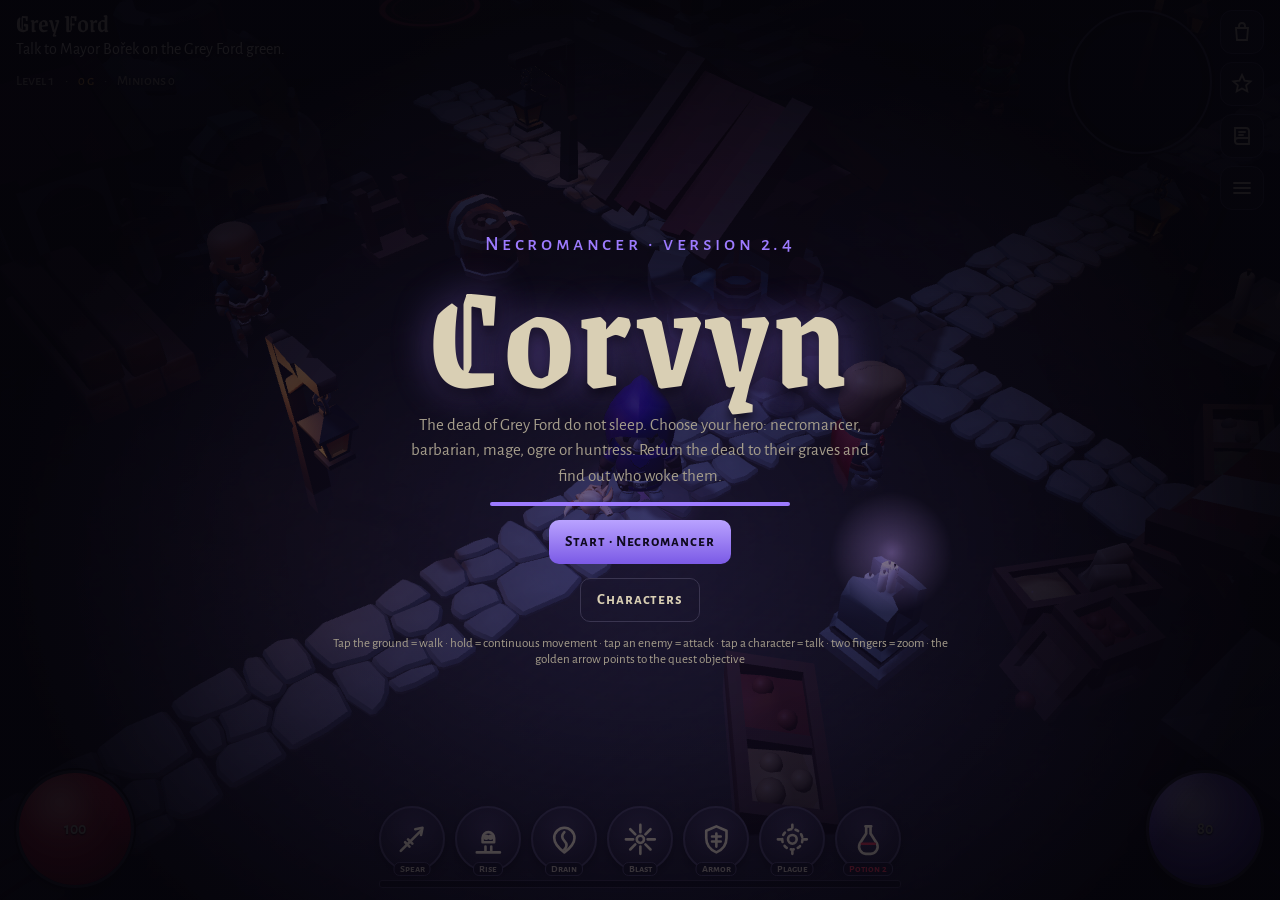
==== commit 7693dfed: "Corvyn 2.4 – Lovkyně, runy, trhliny, týdenní boss, hardcore, kodex, události, den a noc Co-Authored-" ====
--- a/site/index.html
+++ b/site/index.html
@@ -233,6 +233,35 @@
 #chan .bar{height:8px;border-radius:4px;background:rgba(0,0,0,.6);border:1px solid var(--ash-edge);overflow:hidden;margin-top:4px}
 #chan .fill{height:100%;width:0;background:linear-gradient(90deg,var(--soul-deep),var(--soul))}
 @media (orientation:portrait) and (max-width:760px){body.thumbs #bottom{top:calc(env(safe-area-inset-top,0px) + 140px)}#bottom{flex-wrap:wrap;row-gap:10px}#center{order:-1;flex-basis:100%}.skill{width:min(11.3vw,56px)}#skills{gap:4px;flex-wrap:nowrap}#toast,#chan{bottom:calc(env(safe-area-inset-bottom,0px) + 250px)}#act{bottom:calc(env(safe-area-inset-bottom,0px) + 196px)}#quest{max-width:52vw}}
+/* 2.4 */
+.cell .worse{position:absolute;right:2px;top:0;color:#ff7a7a;font-size:12px;text-shadow:0 1px 2px #000}
+.cell .lk{position:absolute;left:3px;top:1px;font-size:11px;filter:drop-shadow(0 1px 1px #000)}
+.cell .sk{position:absolute;left:0;right:0;bottom:2px;font-size:9px;letter-spacing:1px;color:#c9b6ff;text-shadow:0 1px 2px #000;text-align:center;pointer-events:none}
+.leg{color:#ff9a4a;font-size:14px;line-height:1.35}
+.socks{display:flex;gap:8px;align-items:center;flex-wrap:wrap}
+.sock{width:44px;height:44px;border-radius:10px;border:1px dashed var(--ash-edge);background:rgba(0,0,0,.3);color:var(--ink-dim);display:grid;place-items:center;cursor:pointer;font-size:18px;padding:0}
+.sock.on{border-style:solid;border-color:#7a62c8}
+.sockx{display:grid;gap:8px}
+.runes{display:flex;flex-wrap:wrap;gap:8px}
+.rune{display:flex;gap:8px;align-items:center;background:rgba(0,0,0,.3);border:1px solid var(--ash-edge);border-radius:10px;padding:6px 10px;color:var(--ink);font:inherit;font-size:13px;text-align:left;cursor:pointer;min-height:44px}
+.rune.wide{grid-column:1/-1;cursor:default}.rune.wide .btn{margin-left:auto}
+.rune small{color:var(--ink-dim)}
+#runeBag{display:flex;flex-wrap:wrap;gap:4px 12px}
+.rchip{display:inline-flex;align-items:center;gap:4px;font-size:12.5px;color:var(--ink-dim)}
+.gamble{display:grid;grid-template-columns:repeat(auto-fill,minmax(150px,1fr));gap:8px}
+.codex{display:grid;grid-template-columns:repeat(auto-fill,minmax(170px,1fr));gap:8px}
+.cx{border:1px solid var(--ash-edge);border-radius:10px;padding:8px 10px;background:rgba(0,0,0,.25);display:grid;gap:2px;opacity:.5;align-content:start}
+.cx.got{opacity:1}.cx b{color:var(--bone);font-size:14px}.cx p{margin:4px 0 0;font-size:12.5px;color:var(--ink-dim);line-height:1.35}
+.hc{color:#ff6a6a;font:700 12px var(--f-sc);letter-spacing:.06em}
+.lbm{background:none;border:0;color:var(--ink-dim);font-size:18px;cursor:pointer;padding:6px 10px;min-height:36px}
+.fallen{grid-column:1/-1;display:grid;gap:4px;font-size:13px;color:var(--ink-dim)}
+/* rozevřený Fold a tablety: panely vpravo, hra zůstane vidět */
+@media (min-width:820px) and (min-height:560px){
+  .sheet:not(.low){place-items:stretch end;background:rgba(3,2,8,.32)}
+  .sheet:not(.low) .panel{width:min(46vw,560px);align-self:stretch;max-height:none;align-content:start}
+  .sheet:not(.low) .panel.wide{width:min(52vw,660px)}
+}
+
 @media (prefers-reduced-motion:reduce){.toast{animation:none}#banner,#fade{transition:none}}
 </style>
 <script>if('serviceWorker' in navigator && (location.protocol==='https:'||location.hostname==='localhost') && !/claude|appassets/.test(location.hostname)) addEventListener('load',()=>navigator.serviceWorker.register('sw.js').catch(()=>{}));</script>
@@ -283,8 +312,9 @@
   <div class="doll"><div class="dcol" id="dollL"></div><div class="dcenter"><canvas id="dollCv" aria-label="Postava, otočíš tažením"></canvas></div><div class="dcol" id="dollR"></div></div>
   <div id="setInfo" style="display:grid;gap:4px"></div>
   <div id="detail" class="detail" hidden></div>
-  <div class="head"><div class="lbl">Brašna <span id="bagCount"></span></div><div class="row"><button class="btn ghost sm" id="bSort">Seřadit</button></div></div>
+  <div class="head"><div class="lbl">Brašna <span id="bagCount"></span></div><div class="row"><button class="btn ghost sm" id="bJunk">Prodat nepotřebné</button><button class="btn ghost sm" id="bSort">Seřadit</button></div></div>
   <div class="grid" id="bag"></div>
+  <div class="lbl">Runy</div><div id="runeBag"></div>
   <div class="lbl">Vlastnosti</div><div class="stats" id="stats"></div>
 </div></div>
 <div class="sheet" id="skSheet" hidden><div class="panel wide" role="dialog" aria-label="Grimoár">
@@ -319,14 +349,14 @@
 </div></div>
 <div class="sheet" id="shopSheet" hidden><div class="panel" role="dialog" aria-label="Obchod">
   <div class="head"><h2 id="shopTitle">Kovárna</h2><button class="btn ghost" data-close>Zavřít</button></div>
-  <div class="row"><button class="btn" id="tabBuy">Koupit</button><button class="btn ghost" id="tabSell">Prodat</button><button class="btn ghost" id="tabCraft">Kovat</button><span class="sub" style="margin-left:auto;align-self:center" id="shopGold"></span></div>
+  <div class="row"><button class="btn" id="tabBuy">Koupit</button><button class="btn ghost" id="tabSell">Prodat</button><button class="btn ghost" id="tabCraft">Kovat</button><button class="btn ghost" id="tabRunes">Runy</button><span class="sub" style="margin-left:auto;align-self:center" id="shopGold"></span></div>
   <div id="shopDetail" class="detail" hidden></div>
   <div class="row" id="shopTools"></div><div class="grid" id="shopList"></div>
 </div></div>
 <div class="sheet" id="menuSheet" hidden><div class="panel" role="dialog" aria-label="Nabídka">
   <div class="head"><h2>Nabídka</h2><button class="btn ghost" data-close>Zavřít</button></div>
-  <div class="row"><button class="btn ghost" id="bSnd">Zvuk: zapnutý</button><button class="btn ghost" id="bMus">Hudba: zapnutá</button><button class="btn ghost" id="bQual">Kvalita: vysoká</button><button class="btn ghost" id="bLang">Jazyk: Čeština</button><button class="btn ghost" id="bNav">Ukazatel cíle: zapnutý</button></div>
-  <div class="row"><button class="btn" id="bProfile">Profil</button><button class="btn ghost" id="bLB">Žebříček</button><button class="btn ghost" id="bAch">Úspěchy</button></div>
+  <div class="row"><button class="btn ghost" id="bSnd">Zvuk: zapnutý</button><button class="btn ghost" id="bMus">Hudba: zapnutá</button><button class="btn ghost" id="bQual">Kvalita: vysoká</button><button class="btn ghost" id="bLang">Jazyk: Čeština</button><button class="btn ghost" id="bNav">Ukazatel cíle: zapnutý</button><button class="btn ghost" id="bVib">Vibrace: zapnuté</button><button class="btn ghost" id="bLoot">Kořist: sbírat vše</button></div>
+  <div class="row"><button class="btn" id="bProfile">Profil</button><button class="btn ghost" id="bLB">Žebříček</button><button class="btn ghost" id="bAch">Úspěchy</button><button class="btn ghost" id="bCodex">Kodex</button></div>
   <div class="lbl">Ovládání</div>
   <div class="row"><button class="btn ghost" id="bCtl">Ovládání: joystick</button><button class="btn ghost" id="bSide">Joystick: vpravo</button></div>
   <div class="lbl">Záloha postupu</div>
@@ -341,7 +371,7 @@
   <div class="lbl">Jméno v žebříčku</div><input id="pfName" maxlength="20" autocomplete="off" spellcheck="false" placeholder="Tvé jméno">
   <div class="lbl">Erb</div><div class="embs" id="pfEmblems"></div>
   <div class="lbl">Vzhled postavy</div>
-  <div class="pfrow"><div class="dcenter pf"><canvas id="pfCv" aria-label="Náhled postavy"></canvas></div><div style="display:grid;gap:10px;align-content:start"><div class="swatches" id="pfColors"></div><button class="btn ghost sm" id="pfHat">Pokrývka hlavy</button><button class="btn ghost sm" id="pfCape">Plášť</button></div></div>
+  <div class="pfrow"><div class="dcenter pf"><canvas id="pfCv" aria-label="Náhled postavy"></canvas></div><div style="display:grid;gap:10px;align-content:start"><div class="swatches" id="pfColors"></div><button class="btn ghost sm" id="pfHat">Pokrývka hlavy</button><button class="btn ghost sm" id="pfCape">Plášť</button><button class="btn ghost sm" id="pfPet">Havran</button></div></div>
 </div></div>
 <div class="sheet" id="lbSheet" hidden><div class="panel wide" role="dialog" aria-label="Žebříček">
   <div class="head"><h2>Žebříček</h2><button class="btn ghost" data-close>Zavřít</button></div>
@@ -351,6 +381,10 @@
   <div class="head"><h2>Úspěchy <span class="sub" id="achCount"></span></h2><button class="btn ghost" data-close>Zavřít</button></div>
   <div id="achList" class="achs"></div>
 </div></div>
+<div class="sheet" id="xSheet" hidden><div class="panel wide" role="dialog" aria-label="Corvyn">
+  <div class="head"><h2 id="xTitle">Corvyn</h2><button class="btn ghost" data-close>Zavřít</button></div>
+  <div id="xBody" style="display:grid;gap:10px"></div>
+</div></div>
 <div class="sheet low" id="dlgSheet" hidden><div class="dlg" role="dialog" aria-label="Rozhovor">
   <div class="who"><b id="dlgWho"></b><span id="dlgRole"></span></div>
   <p id="dlgText"></p>
@@ -360,9 +394,9 @@
 <div id="death" hidden><div style="display:grid;gap:12px;justify-items:center;padding:16px"><h2>Padl jsi</h2><p id="deathTxt"></p><button class="btn" id="bRise">Povstat u svatyně</button></div></div>
 
 <div id="title"><div class="wrap">
-  <div class="sub" id="tSub">verze 2.0.1</div>
+  <div class="sub" id="tSub">verze 2.4</div>
   <h1>Corvyn</h1>
-  <p>Mrtví v Šedém brodu nespí. Zvol si hrdinu: nekromanta, barbara, mága, nebo zlobra. Vrať mrtvé do hrobů a najdi, kdo je probudil.</p>
+  <p>Mrtví v Šedém brodu nespí. Zvol si hrdinu: nekromanta, barbara, mága, zlobra, nebo lovkyni. Vrať mrtvé do hrobů a najdi, kdo je probudil.</p>
   <div id="loadbar"><div></div></div>
   <button class="btn" id="bStart" disabled>Načítám…</button>
   <button class="btn ghost" id="bChars" hidden>Postavy</button>
@@ -595,6 +629,7 @@
   const add=(st)=>{ for (const k in st){ let v=st[k]; if (C.rage && k==='maxMp'){ s.maxMp+=v*.5; continue; } if (C.rage && k==='regen'){ s.rageGain+=v*4; continue; } if (k==='minion' && hero.cls!=='necro'){ s.dmgPct+=v*.5; continue; } s[k]=(s[k]||0)+v; } };
   for (const k of SLOTS){ const it=hero.equip[k]; if (it) add(it.stats); }
   const sc=setCounts(); for (const id in sc){ const S=SETS[id]; if (!S) continue; if (sc[id]>=2) add(S.b2); if (sc[id]>=3) add(S.b3); }
+  extraDerive(s, add);
   for (const id in hero.skills){ const d=SKILLS[id]; if (d && d.passive && d.cls===hero.cls && hero.skills[id]>0) add({ [d.stat]: d.per*hero.skills[id] }); }
   for (const id in hero.buffs){ const bf=hero.buffs[id]; if (bf.until>now) add(bf.st||{}); }
   if (hero.cls==='necro'){ const pl=hero.skills.p_lord||0; s.minionCap=(pl>=3?1:0)+(pl>=5?1:0); }
@@ -612,6 +647,7 @@
   if (hero.cls==='necro'){ showOnly(e, []); const b=e.model.getObjectByName('handslotr'); const src=PROP[wt==='wand'?'wand':'Skeleton_Staff']; if (b && src){ const w=new THREE.Group(); w.add(src.clone(true)); w.traverse(o=>{ if(o.isMesh){ o.castShadow=quality>0; } }); b.add(w); e.weaponObj=w; } }
   if (hero.cls==='mag') showOnly(e, wt==='wand'? ['1H_Wand','Spellbook','Mage_Hat','Mage_Cape'] : ['2H_Staff','Mage_Hat','Mage_Cape']);
   if (hero.cls==='barbar') showOnly(e, wt==='axe1'? ['1H_Axe','Barbarian_Round_Shield','Barbarian_Cape'] : ['2H_Axe','Barbarian_Cape']);
+  if (hero.cls==='lovec') showOnly(e, wt==='xbow2'? ['2H_Crossbow','Rogue_Cape'] : ['1H_Crossbow','Knife_Offhand','Rogue_Cape']);
   if (hero.cls==='zlobr'){ showOnly(e, wt==='axe2'? ['2H_Axe'] : []); if (wt==='club'){ const b=e.model.getObjectByName('handslotr'); if (b){ const w=clubGeo.clone(true); w.traverse(o=>{ if(o.isMesh) o.castShadow=quality>0; }); b.add(w); e.weaponObj=w; } } }
 }
 function spawnHero(){
@@ -657,7 +693,7 @@
   e.radius = T.boss? 1.0 : 0.55; if (T.scale) e.model.scale.setScalar(T.scale);
   if (T.show) showOnly(e, T.show); if (T.weapons) for (const [w,b] of T.weapons) attach(e, w, b); if (T.tint) tint(e, T.tint, T.tintK ?? (T.boss? .55 : .45)); if (T.ghost){ for (const m of e.mats){ m.transparent=true; m.opacity=T.boss? .88 : .7; m.emissive?.set(0x2a2a5a); } }
   const NM = NIGHT && Z.id==='hrbitov' && !T.boss ? NIGHT.id : null; if (NM==='fast') e.speed*=1.3; if (NM==='blood'){ e.dmg*=1.25; e.xpMul=1.5; }
-  if (!T.boss && (opts.elite || NM==='elite' || Math.random() < 0.08 + Math.min(.06, hero.level*.008) + hero.ng*.05)) { const A=pick(AFFIX); A.f(e); e.elite=A.n; e.name=`${A.n} ${T.name.toLowerCase()}`; e.maxHp*=1.5; e.dmg*=1.35; e.xpMul=2.5;
+  if (!T.boss && !opts.noElite && (opts.elite || NM==='elite' || Math.random() < 0.08 + Math.min(.06, hero.level*.008) + hero.ng*.05)) { const AS=pickAffixes(opts); for (const A of AS) A.f?.(e); e.affx=AS.map(a=>a.k); e.elite=AS.map(a=>a.n).join(' '); e.name=`${e.elite} ${T.name.toLowerCase()}`; e.maxHp*=1.5*(1+.25*(AS.length-1)); e.dmg*=1.35; e.xpMul=2.5+.5*(AS.length-1);
     const ring=new THREE.Mesh(new THREE.PlaneGeometry(1.7,1.7), new THREE.MeshBasicMaterial({ map:ringTex, color:0xf2d34b, transparent:true, opacity:.7, depthWrite:false, blending:THREE.AdditiveBlending })); ring.rotation.x=-Math.PI/2; ring.position.y=.05; e.model.add(ring); }
   e.maxHp=Math.round(e.maxHp); e.hp = e.maxHp;
   e.pos.copy(at); e.rot = Math.atan2(hero.pos.x-at.x, hero.pos.z-at.z); e.model.rotation.y = e.rot;
@@ -748,7 +784,7 @@
 function dropLoot(at, boss=false, mul=1){
   const tries = boss? 3 : 1;
   for (let i=0;i<tries;i++){ const r = Math.random()/mul; const p = at.clone().add(V3(rand(-1,1),0,rand(-1,1)));
-    if (boss || r < 0.15) { const lb=ngMul().loot*(Z.D?.lootMul||1); const setCh = boss? .3 : mul>1? .03 : .004;
+    if (boss || r < 0.15) { const lb=ngMul().loot*(Z.D?.lootMul||1)*(1+(hero.stats.findPct||0)/100); const setCh = boss? .3 : mul>1? .03 : .004;
       if (Math.random()<setCh*lb) { spawnDrop('item', p, rollItem(4, {bonus:boss?1:0})); continue; }
       const rar = boss? (i===0?3:2) : (Math.random()<.015*lb?3:Math.random()<.07*lb?2:(Math.random()<.35*lb?1:0)); spawnDrop('item', p, rollItem(rar, {bonus:boss?2:0})); }
     else if (r < 0.31) spawnDrop('potion', p);
@@ -768,7 +804,7 @@
 function updateDrops(dt){
   for (let i=drops.length-1;i>=0;i--){ const d=drops[i]; d.t+=dt; d.mesh.rotation.y += dt*2.2; d.mesh.position.y = Math.sin(d.t*2.5)*.08;
     if (hero.dead) continue; const dd = dist2(d.g.position, hero.pos);
-    if (d.kind!=='item' && dd < 4 && now-d.born > .5) { const k=Math.min(1,dt*9); d.g.position.x += (hero.pos.x-d.g.position.x)*k; d.g.position.z += (hero.pos.z-d.g.position.z)*k; }
+    if ((d.kind!=='item' || (hero.items.length<16 && !salvageable(d.data))) && dd < (d.kind==='item'? 3 : 4) && now-d.born > .5) { const k=Math.min(1,dt*9); d.g.position.x += (hero.pos.x-d.g.position.x)*k; d.g.position.z += (hero.pos.z-d.g.position.z)*k; }
     if (dd < (d.kind==='item'? 1.7 : 1.0)) { if (collect(d)===false) continue; scene.remove(d.g); drops.splice(i,1); } }
 }
 function giveItem(it, silent){ fixItem(it); if (hero.items.length>=16){ toast(TR`Brašna je plná. Prodej něco ve výbavě nebo u kovářky.`); return false; } hero.items.push(it); if (!silent) toast(`<span class="r${it.rarity}">${itemName(it)}</span> · ${RAR[it.rarity]} ${SLOTNAME[it.slot].toLowerCase()}`); $('#invBadge').hidden=false; if (!hero.equip[it.slot] && canWield(it)) { equip(it); toast(TR`Nasazeno automaticky`); } return true; }
@@ -800,12 +836,13 @@
   if (e.dead || e.faction===2) return;
   if (e.hero){ const ar=hero.stats.armor||0; amt = amt * (1 - ar/(ar+60+hero.level*6)); if (hero.shield>0 && now<hero.shieldUntil){ const ab=Math.min(hero.shield, amt); hero.shield-=ab; amt-=ab; particles.emit(hero.pos.clone().setY(1.2),{count:6,color:0xe9e0c8,speed:2,up:.5,life:.4,size:.3}); if (hero.shield<=0){ toast(TR`Ochranný štít se rozpadl`); sfx('bone'); } if (amt<=0.5){ return; } } }
   if (e.st?.curse && now<e.st.curse.until) amt*=e.st.curse.mul; if (src && src.st?.curse && now<src.st.curse.until) amt*=.85;
+  amt = dmgHook(e, amt, src); if (amt<=0) return;
   amt = Math.round(amt * rand(.9,1.1)); e.hp -= amt; if (!e.hero) e.flash = 0.1;
   if (src===hero.e && !e.hero){ hero.lastCombat=now; if (hero.stats.leech) hero.hp=Math.min(hero.maxHp, hero.hp+amt*hero.stats.leech/100); if (CLS().rage) hero.mp=Math.min(hero.maxMp, hero.mp+(e.__basic? CLS().gain : 1.2)*(1+(hero.stats.rageGain||0)/100)); }
   if (e.hero){ hero.lastCombat=now; if (CLS().rage) hero.mp=Math.min(hero.maxMp, hero.mp+2); }
   if (src && src.leech && !src.dead) src.hp = Math.min(src.maxHp, src.hp + amt*src.leech);
   if (e.hero) hero.hp = e.hp;
-  floatText(e.pos.clone().setY(e.T?.boss? 3.6:2.4), String(amt), e.hero? '#ff6a6a' : e.faction===0? '#c8b0ff' : '#f3ead2');
+  floatText(e.pos.clone().setY(e.T?.boss? 3.6:2.4), String(amt), e.hero? '#ff6a6a' : e.faction===0? '#c8b0ff' : '#f3ead2'); postHit(e, amt, src);
   if (e.hero) { sfx('hurt'); $('#hurt').style.opacity = String(clamp(amt/hero.maxHp*6,.25,.8)); setTimeout(()=>$('#hurt').style.opacity='0',180); if (hero.channel && Math.random()<.0) cancelChannel(); }
   else sfx('hit');
   if (e.hp <= 0) { e.hp = 0; kill(e, src); }
@@ -817,7 +854,7 @@
   if (e.hero) { play(e, 'Death_A', { once:true, fade:.1 }); heroDied(); return; }
   play(e, ANIMSET[e.fam].death, { once:true, fade:.1 }); sfx(e.T.undead?'bone':'hit');
   particles.emit(e.pos.clone().setY(1), { count:24, color:e.T.undead?0xd9cfb4:0x8a1a20, speed:3, up:.8, life:.7, size:.3, grav:6 });
-  marker3d(e, null);
+  marker3d(e, null); onKillHook(e, src);
   if (e.faction===1) {
     hero.kills++; if (src && src.kind==='minion') { hero.minionKills++; sideProgress('s6'); } else if (hero.cls!=='necro' && src===hero.e && Z.id!=='vesnice') sideProgress('s6');
     gainXp(Math.round(e.T.xp * (e.xpMul||1) * (1+0.1*(hero.level-1)) * ngMul().xp)); dropLoot(e.pos, !!e.T.boss, e.elite? 2:1);
@@ -1032,7 +1069,7 @@
 function skDmg(k,l){ const p=P(); return ({ spear:14+p*1.6+l*9, drain:6+p*.7+l*4, blast:26+p*2.2+l*14, bonearmor:30+p*2.4+l*28, plague:7+p*.8+l*6, prison:12+p*.8+l*6,
   smash:22+p*2.4+l*14, whirl:9+p*.9+l*5, cleave:24+p*2+l*12, terror:10+p*.6+l*5, leap:20+p*1.8+l*11, charge:16+p*1.4+l*9, quake:34+p*2.6+l*16,
   fireball:16+p*1.7+l*10, ring:20+p*1.5+l*10, meteor:60+p*3.6+l*26, icebolt:12+p*1.3+l*8, frostnova:14+p*1.2+l*8, iceshield:40+p*2.6+l*30, chain:12+p*1.15+l*7, blink:10+p*.8+l*6, storm:16+p*1.3+l*8,
-  clubslam:26+p*2.6+l*15, earthquake:24+p*2+l*13, shockwave:22+p*2+l*12, boulder:20+p*2+l*12, hurl:30+p*2.4+l*15 })[k] || 0; }
+  clubslam:26+p*2.6+l*15, earthquake:24+p*2+l*13, shockwave:22+p*2+l*12, boulder:20+p*2+l*12, hurl:30+p*2.4+l*15 })[k] || SKD2[k]?.(p,l) || 0; }
 const skCost = (k,l) => SKILLS[k].cost? SKILLS[k].cost(Math.max(1,l)) : 0;
 function skLocked(k){ const d=SKILLS[k]; if (!d) return TR`Neznámá`; if (hero.level < d.req) return TR`Od úrovně ${d.req}`; if (d.pre && !(hero.skills[d.pre]>0)) return TR`Nejdřív ${SKILLS[d.pre].name}`; return null; }
 function canCast(k){ const l=hero.skills[k]; if(!l) return 'locked'; if ((hero.cds[k]||0) > now) return 'cd'; if (hero.mp < skCost(k,l)) return 'mana'; return 'ok'; }
@@ -1047,9 +1084,9 @@
   const st = canCast(k); if (st==='locked') return toast(TR`Dovednost ještě neovládáš. Otevři Grimoár.`); if (st==='cd') return; if (st==='mana') return toast(TR`Nedostatek: ${CLS().res.toLowerCase()}`);
   const l = hero.skills[k]; if (hero.spin && k!=='whirl') hero.spin=null;
   if (SKILLS[k].cast(l)===false) return;
-  hero.mp -= skCost(k,l); hero.cds[k] = now + SKILLS[k].cd; hero.lastCombat=now; if (!hero.leap && !hero.dash && !hero.spin && !hero.drain) hero.moveTo=null;
+  hero.mp -= skCost(k,l); hero.cds[k] = now + SKILLS[k].cd*cdMul(); if (hasLeg('echo') && Math.random()<.15) later(.4, ()=>{ if (!hero.dead && started) SKILLS[k].cast(l); }); hero.lastCombat=now; if (!hero.leap && !hero.dash && !hero.spin && !hero.drain) hero.moveTo=null;
 }
-function usePotion(){ if (hero.potions<=0) return toast(TR`Nemáš žádný lektvar`); if ((hero.cds.potion||0)>now || hero.hp>=hero.maxHp) return; hero.potions--; hero.cds.potion=now+1.2; hero.healOver={ amt:hero.maxHp*.5, t:.8 }; sfx('potion');
+function usePotion(){ if (hero.potions<=0) return toast(TR`Nemáš žádný lektvar`); if ((hero.cds.potion||0)>now || hero.hp>=hero.maxHp) return; hero.potions--; hero.cds.potion=now+1.2; hero.healOver={ amt:hero.maxHp*(hasLeg('pact')?1:.5), t:.8 }; sfx('potion');
   particles.emit(hero.pos.clone().setY(1.2), { count:30, color:0xff4a5a, speed:1.5, up:1.5, life:1, size:.35 }); save(); }
 function raiseMinion(c, l){
   if (!c.dead || c.state!=='corpse') return;
@@ -1149,11 +1186,11 @@
     if (hero.target && (hero.target.dead || hero.target.faction!==1)) hero.target=null;
     if (hero.useTarget){ const u=hero.useTarget; const p=u.pos||u.e?.pos; const d=dist2(p,hero.pos);
       if (d > (u.r||2)) { moveToward(e, p.x, p.z, e.speed, dt, (u.r||2)*.8); moving=true; } else { hero.useTarget=null; marker.visible=false; useThing(u); } }
-    else if (hero.target){ const t=hero.target, d=dist2(t.pos,hero.pos); const melee=CLS().rage; const reach = melee? 1.7+t.radius+(e.radius||.55)*.6 : 8.5;
+    else if (hero.target){ const t=hero.target, d=dist2(t.pos,hero.pos); const melee=CLS().rage; const hunt=hero.cls==='lovec'; const reach = melee? 1.7+t.radius+(e.radius||.55)*.6 : hunt? 10 : 8.5;
       if (d>reach){ moveToward(e, t.pos.x, t.pos.z, e.speed, dt, melee? reach*.85 : .15); moving=true; }
       else if (hero.attackCd<=0){ faceTo(t.pos); const haste=hero.buffs.bloodrage?.until>now? hero.buffs.bloodrage.haste : 1;
-        if (!melee){ hero.attackCd=.75; play(e,'Spellcast_Shoot',{ once:true, restart:true, lock:.38, speed:1.6, fade:.08 }); sfx('bolt');
-          const dir=V3(t.pos.x-hero.pos.x,0,t.pos.z-hero.pos.z); const bc=CLS().bolt; later(.15, ()=> shoot(heroHand(), dir, { color:bc[0], trail:bc[1], speed:17, range:11, dmg:6+hero.stats.power*.9, faction:0, kind:'bolt', size:.6, from:hero.e })); }
+        if (!melee){ hero.attackCd=hunt? .62 : .75; play(e, hunt? '1H_Ranged_Shoot' : 'Spellcast_Shoot',{ once:true, restart:true, lock:.38, speed:1.6, fade:.08 }); sfx(hunt? 'xbow' : 'bolt');
+          const dir=V3(t.pos.x-hero.pos.x,0,t.pos.z-hero.pos.z); const bc=CLS().bolt; later(.15, ()=> shoot(heroHand(), dir, { color:bc[0], trail:bc[1], speed:hunt? 26:17, range:hunt? 12:11, dmg:hunt? 6+hero.stats.power*.9 : 6+hero.stats.power*.9, faction:0, kind:'bolt', size:hunt? .35:.6, from:hero.e })); }
         else { const z=hero.cls==='zlobr', wt=heroWeaponType(); hero.attackCd=(z?1.05:.8)*haste; const an = wt==='axe1'? pick(['1H_Melee_Attack_Chop','1H_Melee_Attack_Slice_Diagonal','1H_Melee_Attack_Slice_Horizontal']) : pick(['2H_Melee_Attack_Chop','2H_Melee_Attack_Slice']);
           play(e, an, { once:true, restart:true, lock:.42*haste, speed:(z?1:1.25)/haste, fade:.08 });
           later(.28*haste, ()=>{ if (t.dead || hero.dead) return; const dm=(z? 13+hero.stats.power*1.5 : 9+hero.stats.power*1.25); t.__basic=true; damage(t, dm, e); t.__basic=false; sfx('swing');
@@ -1183,6 +1220,7 @@
   if (e.poison){ if (now>e.poison.until) e.poison=null; else { e.poison.tick-=dt; if (Math.random()<.3) particles.emit(e.pos.clone().setY(1.2),{count:1,color:0x7cff6a,speed:.5,up:1,life:.6,size:.35}); if (e.poison.tick<=0){ e.poison.tick=.5; damage(e, e.poison.dps*.5, hero.e); if (e.dead) return; } } }
   const locked = now < (e.lockUntil||0); e.atkCd -= dt;
   if (e.T.boss && e.faction===1){ e.slamT = (e.slamT??4) - dt; e.sumT = (e.sumT??7) - dt; e.novaT=(e.novaT??6)-dt; e.blinkT=(e.blinkT??9)-dt; }
+  if (e.affx && e.faction===1) eliteTick(e, dt);
   let foe = chooseFoe(e);
   if (e.kind==='minion'){ const dh = dist2(e.pos, hero.pos); if (foe && dist2(foe.pos, hero.pos) > 13) foe=null;
     if (!foe){ if (!locked){ if (dh>3.2){ moveToward(e, hero.pos.x, hero.pos.z, Math.max(e.speed, dh>8? 6.5:e.speed), dt, 2.6); play(e,set.run); } else play(e,set.calm); } e.model.rotation.y=lerpAngle(e.model.rotation.y,e.rot,Math.min(1,dt*10)); return; } }
@@ -1366,7 +1404,7 @@
     const s10=sideState('s10');
     if (s10.s===0 && sideAvailable('s10')) o.unshift({ label:TR`Slyšel jsem o horečce.`, q:'!', go:()=> say(npc,TR`Z Mokřin chodí horečka. Ondřejova žena leží, kovářův učeň taky. Roznášejí ji utopenci, co lezou z tůní. Zbav se jich patnácti a uvidíme, jestli horečka poleví.`,[{ label:TR`Postarám se o ně.`, go:()=>{ sideStart('s10'); closeDlg(); } }, bye]) });
     if (s10.s===2) o.unshift({ label:TR`Utopenci jsou zpátky v bahně.`, q:'?', go:()=>{ sideFinish('s10'); say(npc,TR`Horečka už klesá. Na, lektvary budeš potřebovat víc než já.`,[bye]); } });
-    return say(npc, ({ necro:TR`Smrdíš hrobem. Co chceš?`, barbar:TR`Zase krev na botách? Co chceš?`, mag:TR`Další učenec. Co chceš?`, zlobr:TR`Neshoď mi lahvičky. Co chceš?` })[hero.cls], [...o, bye]); }
+    return say(npc, ({ necro:TR`Smrdíš hrobem. Co chceš?`, barbar:TR`Zase krev na botách? Co chceš?`, mag:TR`Další učenec. Co chceš?`, zlobr:TR`Neshoď mi lahvičky. Co chceš?`, lovec:TR`Lovkyně? Na šípy mi bylinky nesbírej. Co chceš?` })[hero.cls], [...o, bye]); }
   if (id==='kvido'){ const s3=sideState('s3'), s6=sideState('s6'); const o=[];
     if (s3.s===0) o.push({ label:TR`Co se tu děje?`, q:'!', go:()=> say(npc,TR`Kopu tu hroby třicet let, ale tohle ne. Tři náhrobky svítí fialově a mrtví se kolem nich hrnou ven. Zlom tu kletbu, prosím. A krypta… do krypty bez klíče nevlezeš. Ten má u sebe její strážce.`,[{ label:TR`Zlomím ji.`, go:()=>{ sideStart('s3'); closeDlg(); } }, bye]) });
     if (s3.s===2) o.push({ label:TR`Kletba na hrobech je zlomená.`, q:'?', go:()=>{ sideFinish('s3'); say(npc,TR`Ticho. Konečně ticho. Tenhle prsten jsem našel v hrobě bez jména. Tobě bude k užitku víc než jemu.`,[bye]); } });
@@ -1414,7 +1452,7 @@
   const list = shopTab==='buy'? hero.shop.items : shopTab==='sell'? hero.items : [...eqList, ...hero.items];
   $('#shopTools').innerHTML = shopTab==='buy'? TR`<button class="btn ghost sm" id="bPot">Lektvar zdraví · 25 zl.</button>` : shopTab==='sell'? TR`<button class="btn ghost sm" id="bSellCommon">Prodat všechny obyčejné</button>` : TR`<span class="sub">Vylepši nasazené předměty i věci z brašny.</span>`;
   $('#bPot')?.addEventListener('click', ()=>{ if (hero.gold<25) return toast(TR`Nedostatek zlata`); if (hero.potions>=9) return toast(TR`Víc lektvarů neuneseš`); hero.gold-=25; hero.potions++; sfx('gold'); save(); renderShop(); });
-  $('#bSellCommon')?.addEventListener('click', ()=>{ const c=hero.items.filter(i=>i.rarity===0); if (!c.length) return toast(TR`Žádné obyčejné předměty`); let g=0; for (const it of c){ g+=itemPrice(it); hero.items.splice(hero.items.indexOf(it),1); } hero.gold+=g; sfx('gold'); toast(TR`Prodáno ${c.length}× za ${g} zl.`); save(); renderShop(); });
+  $('#bSellCommon')?.addEventListener('click', ()=>{ const c=hero.items.filter(i=>i.rarity===0 && !i.lock); if (!c.length) return toast(TR`Žádné obyčejné předměty`); let g=0; for (const it of c){ g+=itemPrice(it); hero.items.splice(hero.items.indexOf(it),1); } hero.gold+=g; sfx('gold'); toast(TR`Prodáno ${c.length}× za ${g} zl.`); save(); renderShop(); });
   $('#shopList').innerHTML = list.length? list.map((it,i)=>`<button class="cell ${shopSel===it?'sel':''}" data-i="${i}">${itemSVG(it,56)}${shopTab!=='craft'? `<span class="pr">${shopTab==='buy'? itemPrice(it)*3 : itemPrice(it)}</span>`: eqList.includes(it)? '<span class="better" style="color:var(--soul)">●</span>':''}</button>`).join('') : `<div class="sub" style="grid-column:1/-1">${shopTab==='buy'?TR`Vlasta už nic nemá. Nové zboží přiveze, až získáš další úroveň.`:TR`Nemáš nic.`}</div>`;
   $('#shopList').querySelectorAll('[data-i]').forEach(b=> b.onclick=()=>{ shopSel=list[+b.dataset.i]; renderShop(); });
   const det=$('#shopDetail'); if (shopSel && list.includes(shopSel)){ const it=shopSel;
@@ -1473,6 +1511,7 @@
     B('building_church_red', 13, -9, -Math.PI/2, 1, 3.6); B('building_home_A_red', 13, 7, -Math.PI/2, 1, 2.6); B('building_home_B_red', 13, 16, -Math.PI/2, 1, 2.8);
     B('building_home_A_red', -13, 19, Math.PI/2, 1, 2.6); B('building_home_B_red', -12, -17, Math.PI/2, 1, 2.8); B('building_windmill_red', 17, -20, 0, 1, 3.2); B('building_market_red', 8, 2.5, -Math.PI/2, .85, 3.2);
     B('building_well_red', -2.5, 3.5, 0, 1, 1.8);
+    interactable({ id:'board', pos:V3(5,0,-3.2), r:2.4, label:TR`Deska výzev`, use:()=>openBoard(), build:(it)=>{ it.obj=new THREE.Group(); const pl=prop('plaque_candles', 5, -4, 0, 1.5, {cast:true, center:true}); if (pl){ BUILD.remove(pl); it.obj.add(pl); } const sp=new THREE.Sprite(new THREE.SpriteMaterial({ map:glowTex, color:0xc08aff, blending:THREE.AdditiveBlending, depthWrite:false, fog:false })); sp.scale.setScalar(1.4); sp.position.set(5,2.2,-4); it.obj.add(sp); BUILD.add(it.obj); addObs(5,-4,.8); }, mm:'#c08aff' });
     interactable({ id:'stash', pos:V3(-7.5,0,5), r:2.2, label:TR`Otevřít truhlu`, use:()=>openStash(), build:(it)=>{ it.obj=prop('chest_gold', -7.5, 5.6, Math.PI, .9, {cast:true, center:true}); addObs(-7.5,5.6,.9); }, mm:'#f2d34b' });
     for (const [x,z] of [[-7,6],[-7,-2],[6,-4],[5,10],[-3,20],[3,-15]]) prop(pick(['barrel','crate_A_big','crate_long_A','sack','bucket_water','wheelbarrow']), x, z, rng()*6, 1);
     prop('weaponrack', -9, 7, Math.PI/2, 1); prop('resource_lumber', -9.5, 13, 0, 1);
@@ -2055,7 +2094,7 @@
     $('#bUneq')?.addEventListener('click', ()=>{ if (hero.items.length>=16) return toast(TR`Brašna je plná`); hero.equip[selItem.slot]=null; hero.items.push(selItem); selItem=null; heroDerive(); if (selFrom==='eq') updateHeroWeapon(); save(); renderInv(); });
   } else det.hidden=true;
   const s=hero.stats; $('#stats').innerHTML = [[TR`Postava`,C.name],[TR`Úroveň`,hero.level],[TR`Zdraví`,Math.round(hero.maxHp)],[C.res,Math.round(hero.maxMp)],[TR`Síla`,Math.round(s.power)],[TR`Brnění`,Math.round(s.armor||0)],
-    ...(C.rage? [['Zisk '+C.res.toLowerCase(),'+'+Math.round(s.rageGain||0)+' %']] : [[TR`Obnova many`,s.regen.toFixed(1)+' /s']]), ...(hero.cls==='necro'? [[TR`Síla služebníků`,'+'+Math.round(s.minion||0)+' %']]:[]), [TR`Vysávání`,(s.leech||0).toFixed(1)+' %'],[TR`Rychlost`,'+'+Math.round(s.speed||0)+' %'],[TR`Obtížnost`,NGNAME[hero.ng||0]],[TR`Zabito`,hero.kills]].map(([a,b])=>`<div><span>${a}</span><span>${b}</span></div>`).join('');
+    ...(C.rage? [['Zisk '+C.res.toLowerCase(),'+'+Math.round(s.rageGain||0)+' %']] : [[hero.cls==='lovec'? TR`Obnova soustředění` : TR`Obnova many`,s.regen.toFixed(1)+' /s']]), ...(hero.cls==='necro'? [[TR`Síla služebníků`,'+'+Math.round(s.minion||0)+' %']]:[]), [TR`Vysávání`,(s.leech||0).toFixed(1)+' %'],[TR`Rychlost`,'+'+Math.round(s.speed||0)+' %'],[TR`Obtížnost`,NGNAME[hero.ng||0]],[TR`Zabito`,hero.kills]].map(([a,b])=>`<div><span>${a}</span><span>${b}</span></div>`).join('');
   openDoll(); }
 function equip(it){ if (!canWield(it)) return toast(TR`Tuto zbraň použije jen: ${whoWields(it)}`); const i=hero.items.indexOf(it); if (i>=0) hero.items.splice(i,1); const old=hero.equip[it.slot]; if (old) hero.items.push(old); hero.equip[it.slot]=it; heroDerive(); if (it.slot==='weapon'){ updateHeroWeapon(); applyLook(); } save(); }
 function sortItems(arr){ arr.sort((a,b)=> SLOTS.indexOf(a.slot)-SLOTS.indexOf(b.slot) || b.rarity-a.rarity || b.lvl-a.lvl); }
@@ -2190,7 +2229,7 @@
 const toastLast={}; function toast(html, ms=3000, cls=''){ if (toastLast[html] && performance.now()-toastLast[html] < 1800) return; toastLast[html]=performance.now(); const t=document.createElement('div'); t.className='toast '+cls; t.innerHTML=html; const box=$('#toast'); box.appendChild(t); while (box.children.length>3) box.firstChild.remove(); setTimeout(()=>t.remove(), ms); }
 let lastHint=-99; function hint(id, html){ if (!hero.hints || hero.hints[id] || now-lastHint<9) return; lastHint=now; hero.hints[id]=1; toast(html, 6500, 'hint'); save(); }
 let hintT=0; function checkHints(){ hintT-=1/30; if (hintT>0) return; hintT=1; if (Z.safe) return;
-  if (ents.some(e=>e.faction===1 && !e.dead && dist2(e.pos,hero.pos)<12)) hint('atk', CLS().rage? TR`Klepni na nepřítele a ${CLS().name.toLowerCase()} se k němu rozběhne. Údery plní <b>${CLS().res.toLowerCase()}</b>, kterou platíš dovednosti.` : TR`Klepni na nepřítele a začneš na něj metat kouzla. Dovednosti jsou na liště dole.`);
+  if (ents.some(e=>e.faction===1 && !e.dead && dist2(e.pos,hero.pos)<12)) hint('atk', CLS().rage? TR`Klepni na nepřítele a ${CLS().name.toLowerCase()} se k němu rozběhne. Údery plní <b>${CLS().res.toLowerCase()}</b>, kterou platíš dovednosti.` : hero.cls==='lovec'? TR`Klepni na nepřítele a začneš po něm střílet. Dovednosti jsou na liště dole.` : TR`Klepni na nepřítele a začneš na něj metat kouzla. Dovednosti jsou na liště dole.`);
   if (hero.cls==='necro' && hero.hints.atk && corpsesNear(hero.pos,8).length && hero.skills.raise) hint('raise',TR`Ostatky můžeš pozvednout jako služebníky tlačítkem <b>Povstání</b>.`);
   if (hero.hp<hero.maxHp*.45 && hero.potions>0) hint('pot',TR`Málo zdraví? Klepni na <b>Lektvar</b>. Další koupíš u Jarmily ve vesnici.`);
   if (hero.sp>0) hint('sp',TR`Máš <b>bod dovednosti</b>. Otevři Grimoár (hvězda vpravo nahoře).`);
@@ -2255,7 +2294,7 @@
 $('#bProfile').onclick=()=>{ $('#menuSheet').hidden=true; openSheet('#pfSheet', renderProfile); };
 $('#bLB').onclick=()=>{ $('#menuSheet').hidden=true; openSheet('#lbSheet', renderLB); };
 $('#bAch').onclick=()=>{ $('#menuSheet').hidden=true; openSheet('#achSheet', renderAch); };
-$('#pfName').addEventListener('change', ()=>{ const v=$('#pfName').value.trim().replace(/[<>]/g,'').slice(0,20); profile.name = v.length>=2? v : profile.name; save(); lbSubmit(true); });
+$('#pfName').addEventListener('change', ()=>{ const v=$('#pfName').value.trim().replace(/[<>]/g,'').slice(0,20); if (v.length>=2 && !nameOk(v)){ toast(TR`Toto jméno není povolené. Zvol jiné.`); $('#pfName').value=profile.name||''; return; } profile.name = v.length>=2? v : profile.name; save(); lbSubmit(true); });
 $('#pfHat').onclick=()=>{ hero.look={ ...heroLook(), hat:!heroLook().hat }; applyLook(); save(); renderProfile(); };
 $('#pfCape').onclick=()=>{ hero.look={ ...heroLook(), cape:!heroLook().cape }; applyLook(); save(); renderProfile(); };
 const ctlLabels=()=>{ $('#bCtl').textContent=TR`Ovládání: ${CTL.mode==='joy'?'joystick':TR`klepání`}`; $('#bSide').textContent=TR`Joystick: ${CTL.side==='left'?TR`vlevo`:TR`vpravo`}`; $('#bSide').hidden = CTL.mode!=='joy'; };
@@ -2274,6 +2313,437 @@
 function heroDied(){ hero.dead=true; hero.drain=null; cancelChannel(); later(1.6, ()=>{ if (!hero.dead) return; $('#death').hidden=false; $('#deathTxt').textContent = TR`Ztratil jsi ${Math.floor(hero.gold*.1)} zlatých. Mrtví na tebe počkají.`; }); }
 async function respawn(){ if (!hero.dead) return; hero.gold -= Math.floor(hero.gold*.1); hero.dead=false; hero.e.dead=false; heroDerive(); hero.hp=hero.maxHp; hero.mp=hero.maxMp; hero.e.hp=hero.hp; $('#death').hidden=true; hero.e.lockUntil=0; play(hero.e,'Idle',{restart:true});
   const target = hero.wp[Z.id]? Z.id : (hero.lastWp||'vesnice'); await gotoZone(target, 'wp'); particles.emit(hero.pos.clone().setY(1), { count:80, color:0x9d7bff, speed:3, up:2, life:1.2, size:.5 }); }
+
+// ═════════════════════════ 2.1–2.4: rozšíření ═════════════════════════
+// ── pomocné
+function buzz(p){ try{ if ((store.get('corvyn-vib') ?? true) && navigator.vibrate) navigator.vibrate(p); }catch(e){} }
+let LOOTF = store.get('corvyn-loot') ?? 0;
+const salvageable = it => !!it && LOOTF>0 && it.rarity<LOOTF && it.rarity<3 && !it.set;
+function weekId(d=new Date()){ const t=new Date(Date.UTC(d.getFullYear(), d.getMonth(), d.getDate())); const day=t.getUTCDay()||7; t.setUTCDate(t.getUTCDate()+4-day); const y=t.getUTCFullYear(); const w=Math.ceil(((t-Date.UTC(y,0,1))/864e5+1)/7); return y*100+w; }
+function hashN(s){ let h=0; for (const ch of String(s)) h=(h*31+ch.charCodeAt(0))|0; return Math.abs(h); }
+function fmtTime(s){ s=Math.max(0,Math.round(s)); return Math.floor(s/60)+':'+String(s%60).padStart(2,'0'); }
+function giveOrDrop(it, at){ if (!giveItem(it)) spawnDrop('item', (at||hero.pos).clone().add(V3(rand(-1,1),0,rand(-1,1))), it); }
+let xOnClose=null;
+function openX(title, html, bind){ $('#xTitle').textContent=title; const box=$('#xBody'); box.innerHTML = typeof html==='function'? html() : html; bind?.(box); $('#xSheet').hidden=false; paused=true; }
+function closeX(){ $('#xSheet').hidden=true; paused=false; }
+
+// ── Lovkyně
+CLASSES.lovec = { name:TR`Lovkyně`, addr:TR`lovkyně`, asset:'adv_rogue', speed:5.5, rage:false, res:TR`Soustředění`, base:{hp:105,hpL:15,mp:70,mpL:8,reg:5,regL:.35,arm:4,armL:1}, wt:['xbow1','xbow2'],
+  aura:0x5fd07a, light:0x9af0a8, bolt:[0xf0e6c8,0xb8a878], desc:TR`Stopařka z hvozdů za Brodkem. Střílí z kuše, klade pasti a bojuje bok po boku s havranem.`,
+  intro:TR`Prý jsi lovkyně z hvozdů za Brodkem. Doufám, že tvé šípy míří jen na mrtvé.`, start:{multishot:1,trap:1}, bar:['multishot','trap','swarm','pierce','firetrap','vault'] };
+BRANCHES.lovec = [TR`Střelba`,TR`Pasti`,TR`Divočina`];
+HAT.lovec = null; CAPE.lovec = 'Rogue_Cape';
+WEAPONS.xbow1 = { noun:'Kuše', names:['Lovecká kuše','Lehká kuše','Jasanová kuše','Pytlácká kuše'], unique:'Havraní šepot' };
+WEAPONS.xbow2 = { noun:'Těžká kuše', names:['Těžká kuše','Hradní kuše','Obléhací kuše','Kuše s navijákem'], unique:'Poslední zima' };
+Object.assign(SHORT, { multishot:TR`Vějíř`, pierce:TR`Průraz`, rain:TR`Déšť`, trap:TR`Past`, firetrap:TR`Výbuch`, net:TR`Síť`, swarm:TR`Roj`, vault:TR`Přemet`, mark:TR`Značka` });
+Object.assign(SKI, {
+  multishot:'<path d="M4 20L18 6M4 20l14-9M4 20l9-14"/><path d="M15 4l4 2-2 4"/>',
+  pierce:'<path d="M3 12h15"/><path d="M15 8l5 4-5 4"/><path d="M7 9v6M11 9v6"/>',
+  rain:'<path d="M7 3l-2 6M12 3l-2 6M17 3l-2 6M9 12l-2 6M14 12l-2 6M19 12l-2 6"/><path d="M3 21h18"/>',
+  trap:'<path d="M3 17h18"/><path d="M4 17l2-6 2 6 2-6 2 6 2-6 2 6 2-6 2 6"/>',
+  firetrap:'<path d="M4 19h16"/><path d="M12 4c3 4 4 6 4 8a4 4 0 0 1-8 0c0-2 1-4 4-8z"/>',
+  net:'<circle cx="12" cy="12" r="8"/><path d="M6 6l12 12M18 6L6 18M12 4v16M4 12h16"/>',
+  swarm:'<path d="M3 9c3-2 5-2 7 0-2 0-3 1-3 3M12 5c3-2 5-2 7 0-2 0-3 1-3 3M8 16c3-2 5-2 7 0-2 0-3 1-3 3"/>',
+  vault:'<path d="M4 18c2-8 8-12 14-10"/><path d="M15 5l3 3-3 3"/><path d="M3 21h8"/>',
+  mark:'<circle cx="12" cy="12" r="8"/><circle cx="12" cy="12" r="3"/><path d="M12 2v4M12 18v4M2 12h4M18 12h4"/>',
+});
+const SKD2 = { multishot:(p,l)=>6+p*.6+l*3.5, pierce:(p,l)=>24+p*2.2+l*13, rain:(p,l)=>4+p*.35+l*2.2, trap:(p,l)=>22+p*2+l*12, firetrap:(p,l)=>22+p*1.8+l*11, net:(p,l)=>6+p*.5+l*3, swarm:(p,l)=>7+p*.6+l*4, vault:(p,l)=>6+p*.6+l*4 };
+Object.assign(SKILLS, {
+  // ── LOVKYNĚ · Střelba
+  multishot:{ cls:'lovec', br:0, name:TR`Vějíř šipek`, req:1, cost:cost(12,.8), cd:1, desc:l=>TR`Vystřelí ${3+Math.ceil(l/2)} šipky do vějíře, každá za ${Math.round(skDmg('multishot',l))}.`,
+    cast:l=>{ heroAnim('1H_Ranged_Shoot',.4,1.5); sfx('xbow'); return shootH({ color:0xf0e6c8, trail:0xb8a878, speed:24, range:15, dmg:skDmg('multishot',l), count:3+Math.ceil(l/2), spread:.15, size:.45, kind:'bolt', delay:.12 }); } },
+  pierce:{ cls:'lovec', br:0, name:TR`Průrazná střela`, req:4, pre:'multishot', cost:cost(20,1.5), cd:4, desc:l=>TR`Těžká šipka proletí všemi nepřáteli v řadě za ${Math.round(skDmg('pierce',l))} a zpomalí je o 50 % na 2 s.`,
+    cast:l=>{ heroAnim('1H_Ranged_Shoot',.5,1.1); sfx('xbow'); return shootH({ color:0xffe08a, trail:0xd0a040, speed:30, range:18, dmg:skDmg('pierce',l), pierce:99, size:.8, kind:'spear', slow:[.5,2], delay:.2 }); } },
+  rain:{ cls:'lovec', br:0, name:TR`Déšť šipek`, req:9, pre:'pierce', cost:cost(38,3), cd:10, desc:l=>TR`Na cíl se 3 s snáší déšť šipek: ${Math.round(skDmg('rain',l))} každých 0,3 s v okruhu 4 m.`,
+    cast:l=>{ const c=tgtPoint(16); faceTo(c); heroAnim('1H_Ranged_Shoot',.5,1.2); sfx('xbow'); warnRing(c,4,3.4,0xf2d34b);
+      for (let i=0;i<10;i++) later(.4+i*.3, ()=>{ for (let k=0;k<6;k++) particles.emit({x:c.x+rand(-4,4),y:7,z:c.z+rand(-4,4)},{count:1,color:0xf0e6c8,speed:.1,up:0,vy:-24,life:.3,size:.32,drag:0}); areaHit(c, 4, skDmg('rain',l)); if (i%3===0) sfx('bolt'); }); return true; } },
+  p_eye:{ cls:'lovec', br:0, name:TR`Bystré oko`, passive:true, req:2, stat:'powerPct', per:5, desc:l=>TR`+${5*l} % poškození.` },
+  p_light:{ cls:'lovec', br:0, name:TR`Lehký krok`, passive:true, req:5, stat:'speed', per:4, desc:l=>TR`+${4*l} % rychlost pohybu.` },
+  // ── LOVKYNĚ · Pasti
+  trap:{ cls:'lovec', br:1, name:TR`Ostnatá past`, req:1, cost:cost(14,1), cd:2.5, desc:l=>TR`Nastraží past (nejvýše 3). Kdo do ní šlápne, utrží ${Math.round(skDmg('trap',l))}, krvácí a je ${(1+l*.15).toFixed(1)} s znehybněn.`,
+    cast:l=>placeTrap('spike', l) },
+  firetrap:{ cls:'lovec', br:1, name:TR`Výbušná past`, req:4, pre:'trap', cost:cost(22,1.6), cd:5, desc:l=>TR`Past vybuchne v okruhu 3,5 m za ${Math.round(skDmg('firetrap',l))} a zapálí okolí. Nejvýše 3.`,
+    cast:l=>placeTrap('fire', l) },
+  net:{ cls:'lovec', br:1, name:TR`Lovecká síť`, req:8, pre:'firetrap', cost:cost(26,2), cd:12, desc:l=>TR`Vrhne síť na oblast 4 m: nepřátelé jsou ${(2+l*.25).toFixed(1)} s chyceni a pak zpomaleni.`,
+    cast:l=>{ const c=tgtPoint(12); faceTo(c); heroAnim('Throw',.5,1.3); sfx('spear'); later(.35, ()=>{ ringFx(c,4,0xc8b890,70); areaHit(c, 4, skDmg('net',l), { stun:2+l*.25, slow:[.5,5] }); }); return true; } },
+  p_hide:{ cls:'lovec', br:1, name:TR`Kožená zbroj`, passive:true, req:2, stat:'armor', per:6, desc:l=>TR`+${6*l} brnění.` },
+  p_hunt:{ cls:'lovec', br:1, name:TR`Lovecký instinkt`, passive:true, req:5, stat:'leech', per:1, desc:l=>TR`${l} % poškození se vrací jako zdraví.` },
+  // ── LOVKYNĚ · Divočina
+  swarm:{ cls:'lovec', br:2, name:TR`Havraní roj`, req:2, cost:cost(20,1.5), cd:7, desc:l=>TR`Hejno havranů se 2 s vrhá na oblast 5 m: ${Math.round(skDmg('swarm',l))} za vlnu a strach na 1,5 s.`,
+    cast:l=>{ const c=tgtPoint(14); faceTo(c); heroAnim('Cheer',.4,1.6); sfx('raise'); spawnSwarm(c, l); return true; } },
+  vault:{ cls:'lovec', br:2, name:TR`Přemet`, req:5, pre:'swarm', cost:cost(15,0), cd:6, desc:l=>TR`Odskočí 7 m od nejbližšího nepřítele. Na původním místě zůstane kouř, který zpomalí a zraní za ${Math.round(skDmg('vault',l))}.`,
+    cast:l=>{ const n=nearestEnemy(hero.pos, 12); const d = n? V3(hero.pos.x-n.pos.x,0,hero.pos.z-n.pos.z) : V3(-Math.sin(hero.e.rot),0,-Math.cos(hero.e.rot)); if (d.lengthSq()<1e-4) d.set(0,0,1); d.normalize();
+      let to=hero.pos.clone().addScaledVector(d,7); for (let k=0;k<10;k++){ if (!Z.walk || Z.walk(to.x,to.z,.5)) break; to.lerp(hero.pos,.2); }
+      const o=hero.pos.clone(); particles.emit(o.clone().setY(.6),{count:60,color:0x8a8a9a,speed:2.5,up:.6,life:1.2,size:.9,drag:1}); areaHit(o, 3, skDmg('vault',l), { slow:[.5,3] });
+      faceTo(o); hero.leap={ from:hero.pos.clone(), to, t:0, dur:.42, land:()=>{} }; play(hero.e,'Jump_Full_Short',{ once:true, restart:true, speed:1.6, fade:.05 }); sfx('spear'); return true; } },
+  mark:{ cls:'lovec', br:2, name:TR`Značka lovce`, req:10, pre:'vault', cost:cost(18,1), cd:9, desc:l=>TR`Označí cíl a nepřátele do 4 m kolem něj: 12 s utrží o ${25+5*l} % víc poškození a havran je napadne.`,
+    cast:l=>{ const t=tgtEnemy(16); if (!t){ toast(TR`Žádný cíl do 16 m`); return false; } faceTo(t.pos); heroAnim('1H_Ranged_Shoot',.4,1.4); sfx('seal'); ringFx(t.pos, 4, 0xff5a5a, 50); areaHit(t.pos, 4, 0, { curse:[1.25+.05*l, 12] }); if (PET){ PET.focus=t; PET.focusUntil=now+12; PET.cd=0; } return true; } },
+  p_bond:{ cls:'lovec', br:2, name:TR`Pouto s havranem`, passive:true, req:3, stat:'petPct', per:20, desc:l=>TR`+${20*l} % síla a rychlost havrana.` },
+  p_wild:{ cls:'lovec', br:2, name:TR`Divoká krev`, passive:true, req:6, stat:'hpRegen', per:1.5, desc:l=>TR`+${(1.5*l).toFixed(1)} obnova zdraví za sekundu.` },
+});
+{ const o=iconShape; iconShape=function(it){ const t=it.slot==='weapon'? (it.wt||'staff') : ''; if (t!=='xbow1' && t!=='xbow2') return o(it); const v=it.v||0, wood='#8a5a34', metal='#b9bec9', g=GEM[v%5], big=t==='xbow2';
+  return `<path d="M12 39 L33 18" stroke="${wood}" stroke-width="${big?4.8:3.6}" stroke-linecap="round"/><path d="M20 11 C29 13 35 19 37 28" stroke="${metal}" stroke-width="${big?3.2:2.4}" fill="none" stroke-linecap="round"/><path d="M20 11 L37 28" stroke="#e9e2d0" stroke-width="1" opacity=".85"/><path d="M26 22 L40 8" stroke="#e9e2d0" stroke-width="1.8"/><path d="M38 6 l5 0 l-3 4z" fill="${metal}"/><circle cx="16" cy="35" r="2.3" fill="${g}"/>`; }; }
+
+// ── runy a zásuvky
+const RUNES = { kost:{ n:TR`Runa kosti`, st:'power', v:[3,7,12,18,26], c:'#e9e2d0' }, krev:{ n:TR`Runa krve`, st:'leech', v:[.5,1,1.6,2.3,3], c:'#ff5a5a' }, mraz:{ n:TR`Runa mrazu`, st:'armor', v:[6,14,24,36,50], c:'#9ad8ff' },
+  duch:{ n:TR`Runa ducha`, st:'maxHp', v:[15,35,60,90,130], c:'#b89cff' }, vitr:{ n:TR`Runa větru`, st:'speed', v:[2,3,4,6,8], c:'#7fe08a' }, zar:{ n:TR`Runa žáru`, st:'hpRegen', v:[.6,1.4,2.4,3.6,5], c:'#ff9a4a' } };
+const ROMAN=['I','II','III','IV','V'];
+const runeParse = id => ({ t:id.replace(/\d+$/,''), tier:+(id.match(/\d+$/)||[1])[0] });
+const runeName = id => { const {t,tier}=runeParse(id); return `${RUNES[t]?.n||'?'} ${ROMAN[tier-1]||''}`; };
+const runeStat = id => { const {t,tier}=runeParse(id); return RUNES[t]? { [RUNES[t].st]: RUNES[t].v[tier-1] } : {}; };
+function runeSVG(id, size=30){ const {t,tier}=runeParse(id); const R=RUNES[t]; if (!R) return '';
+  const glyph={ kost:'M12 5v14M8 9l4-4 4 4', krev:'M12 5c3 4 5 6 5 9a5 5 0 0 1-10 0c0-3 2-5 5-9z', mraz:'M12 4v16M5 8l14 8M19 8L5 16', duch:'M7 18V9a5 5 0 0 1 10 0v9l-2.5-2-2.5 2-2.5-2z', vitr:'M4 9h11a3 3 0 1 0-3-3M4 14h14a3 3 0 1 1-3 3', zar:'M12 3c4 5 6 8 6 11a6 6 0 0 1-12 0c0-3 2-6 6-11z' }[t];
+  return `<svg viewBox="0 0 24 24" width="${size}" height="${size}" aria-hidden="true"><path d="M12 1.5 21 7v10l-9 5.5L3 17V7z" fill="#15131e" stroke="${R.c}" stroke-width="1.4"/><path d="${glyph}" fill="none" stroke="${R.c}" stroke-width="1.8" stroke-linecap="round" stroke-linejoin="round" transform="translate(3.6 3) scale(.7)"/><text x="12" y="21.4" text-anchor="middle" font-size="5" font-weight="700" fill="${R.c}" font-family="sans-serif">${ROMAN[tier-1]}</text></svg>`; }
+function itemRuneStats(it){ const o={}; for (const r of it?.runes||[]) if (r){ const s=runeStat(r); for (const k in s) o[k]=Math.round(((o[k]||0)+s[k])*10)/10; } return o; }
+function runeTierRoll(){ let t=1+(hero.level>=12?1:0)+(hero.level>=24?1:0)+(hero.ng||0); if (Z.id==='trhlina') t+=Math.floor((RIFT.tier||1)/4); if (Math.random()<.15) t++; return clamp(t,1,5); }
+function giveRune(id, n=1){ hero.runes=hero.runes||{}; hero.runes[id]=(hero.runes[id]||0)+n; }
+const unsockCost = id => 20*runeParse(id).tier**2;
+const drillCost = it => Math.round(itemPrice(it)*2.5*((it.sock||0)+1));
+const fuseCost = k => 40*runeParse(k).tier**2;
+
+// ── legendární efekty
+const LEGS = { echo:{ n:TR`Ozvěna`, d:TR`15 % šance, že se dovednost sešle dvakrát.` }, haste:{ n:TR`Spěch věků`, d:TR`Dovednosti se obnovují o 20 % rychleji.` }, frost:{ n:TR`Mrazivý dotek`, d:TR`Tvé zásahy zpomalují nepřátele o 30 %.` },
+  inferno:{ n:TR`Pekelné jádro`, d:TR`Zabití nepřátelé vybuchnou za 25 % svého zdraví.` }, undying:{ n:TR`Nesmrtelný`, d:TR`Jednou za 90 s tě smrtelná rána nechá naživu a obalí štítem.` },
+  storm:{ n:TR`Bouřlivák`, d:TR`Při zásahu 12 % šance, že blesk zasáhne dalšího nepřítele.` }, pact:{ n:TR`Krvavý pakt`, d:TR`+4 % vysávání života a lektvary léčí dvojnásob.` } };
+const LEG_IDS = Object.keys(LEGS);
+const hasLeg = id => !!hero.legs?.has(id);
+const cdMul = () => hasLeg('haste')? .8 : 1;
+{ const o=rollItem; rollItem=function(rarity, opts={}){ const it=o(rarity, opts); const r=Math.random();
+  it.sock = it.rarity===3? 2 : it.rarity===4? 1 : it.rarity===2? (r<.15?2 : r<.65?1 : 0) : it.rarity===1? (r<.2?1:0) : 0; if (it.sock) it.runes=Array(it.sock).fill(null);
+  if (it.rarity===3) it.leg=pick(LEG_IDS); return it; }; }
+{ const o=fixItem; fixItem=function(it){ o(it); if (!it) return it; if (it.rarity===3 && !it.leg) it.leg=LEG_IDS[hashN(it.id||it.name)%LEG_IDS.length]; if (it.sock){ it.runes=(it.runes||[]).slice(0,it.sock); while (it.runes.length<it.sock) it.runes.push(null); } return it; }; }
+
+// ── mistrovství (od úrovně 30)
+const MAST = { power:{ n:TR`Síla`, st:'powerPct', per:2, max:30, d:l=>TR`+${2*l} % síla všech útoků (za bod +2 %).` }, life:{ n:TR`Zdraví`, st:'maxHpPct', per:2, max:30, d:l=>TR`+${2*l} % zdraví (za bod +2 %).` },
+  armor:{ n:TR`Brnění`, st:'armor', per:5, max:30, d:l=>TR`+${5*l} brnění (za bod +5).` }, speed:{ n:TR`Rychlost`, st:'speed', per:1, max:15, d:l=>TR`+${l} % rychlost pohybu (za bod +1 %).` },
+  leech:{ n:TR`Vysávání`, st:'leech', per:.2, max:15, d:l=>TR`${(.2*l).toFixed(1)} % poškození se vrací jako zdraví.` }, find:{ n:TR`Hledač pokladů`, st:'findPct', per:4, max:20, d:l=>TR`+${4*l} % šance na lepší kořist.` },
+  gold:{ n:TR`Lakota`, st:'goldPct', per:5, max:20, d:l=>TR`+${5*l} % zlata.` } };
+const mastPts = () => Math.max(0, hero.level-29) - Object.values(hero.mast||{}).reduce((a,b)=>a+b,0);
+function extraDerive(s, add){ hero.legs=new Set(); for (const k of SLOTS){ const it=hero.equip[k]; if (!it) continue; add(itemRuneStats(it)); if (it.leg) hero.legs.add(it.leg); }
+  if (hero.legs.has('pact')) add({ leech:4 }); const M=hero.mast||{}; for (const id in MAST){ const n=M[id]||0; if (n) add({ [MAST[id].st]: MAST[id].per*n }); } }
+{ const o=statName; statName=function(k){ if (hero.cls==='lovec'){ if (k==='maxMp') return TR`Soustředění`; if (k==='regen') return TR`Obnova soustředění /s`; } return o(k); }; }
+Object.assign(STATNAME_BASE, { leech:TR`Vysávání života %`, petPct:TR`Síla havrana %`, findPct:TR`Lepší kořist %`, goldPct:TR`Zlato %`, powerPct:TR`Síla %`, maxHpPct:TR`Zdraví %` });
+
+// ── kořist: runy, filtr, zámky
+{ const o=dropLoot; dropLoot=function(at, boss=false, mul=1){ o(at, boss, mul); const ch = boss? 1 : mul>1? .15 : .025; if (Math.random()<ch*(1+(hero.stats.findPct||0)/100)) spawnDrop('rune', at.clone().add(V3(rand(-1,1),0,rand(-1,1))), pick(Object.keys(RUNES))+runeTierRoll()); }; }
+{ const o=spawnDrop; spawnDrop=function(kind, at, data){ if (kind!=='rune') return o(kind, at, data); const R=RUNES[runeParse(data).t]; const col=new THREE.Color(R.c); const g=new THREE.Group();
+  const mesh=new THREE.Mesh(new THREE.OctahedronGeometry(.17), new THREE.MeshStandardMaterial({ color:col, emissive:col, emissiveIntensity:.9, roughness:.3 })); g.add(mesh);
+  const sp=new THREE.Sprite(new THREE.SpriteMaterial({ map:glowTex, color:col, blending:THREE.AdditiveBlending, depthWrite:false, fog:false })); sp.scale.setScalar(.9); g.add(sp);
+  const beam=new THREE.Mesh(new THREE.CylinderGeometry(.04,.12,2.2,8,1,true), new THREE.MeshBasicMaterial({ color:col, transparent:true, opacity:.4, blending:THREE.AdditiveBlending, depthWrite:false, side:THREE.DoubleSide })); beam.position.y=1.1; g.add(beam);
+  g.position.copy(at); g.position.y=.35; scene.add(g); drops.push({ kind, data, g, mesh, t:rand(0,6), born:now }); }; }
+{ const o=collect; collect=function(d){
+  if (d.kind==='rune'){ giveRune(d.data); sfx('pickup'); floatText(d.g.position, runeName(d.data), RUNES[runeParse(d.data).t].c); toast(TR`Runa: <b>${runeName(d.data)}</b>`); save(); return; }
+  if (d.kind==='gold' && hero.stats.goldPct) d.data=Math.round(d.data*(1+hero.stats.goldPct/100));
+  if (d.kind==='item' && salvageable(d.data)){ const g=itemPrice(d.data); hero.gold+=g; sfx('gold'); floatText(d.g.position, TR`+${g} zl.`, '#f2a649'); save(); return; }
+  return o(d); }; }
+{ const o=giveItem; giveItem=function(it, silent){ const r=o(it, silent); if (r && it.rarity>=3) codexItem(it); return r; }; }
+itemScore = function(it){ const w={ power:3, maxHp:.5, maxMp:.35, regen:3, minion:1, hpRegen:2, armor:1, speed:2, leech:6 }; const sum=st=>Object.entries(st||{}).reduce((a,[k,v])=>a+(w[k]||1)*v,0); return sum(it.stats)+sum(itemRuneStats(it))+(it.leg?40:0)+(it.sock||0)*4; };
+itemCell = function(it, i, src){ const cur=hero.equip[it.slot]; const can=canWield(it); const sc=itemScore(it), cs=cur? itemScore(cur) : 0; const better = can && (!cur || sc>cs*1.05), worse = can && cur && sc<cs*.95; const used=(it.runes||[]).filter(Boolean).length;
+  return `<button class="cell ${selItem===it?'sel':''}" data-i="${i}" data-src="${src}" aria-label="${itemName(it)}">${itemSVG(it,56)}${src==='eq'? '' : better? '<span class="better">▲</span>' : worse? '<span class="worse">▼</span>' : ''}${!can?'<span class="nouse">✕</span>':''}${it.lock?'<span class="lk">🔒</span>':''}${it.sock? `<span class="sk">${'◆'.repeat(used)}${'◇'.repeat(Math.max(0,it.sock-used))}</span>`:''}</button>`; };
+{ const o=itemDetail; itemDetail=function(it, where){ let h=o(it, where); if (it.leg && LEGS[it.leg]) h+=`<div class="leg">✦ <b>${LEGS[it.leg].n}</b> · ${LEGS[it.leg].d}</div>`;
+  if (it.sock){ const rs=itemRuneStats(it); h+=`<div class="socks">${(it.runes||[]).map((r,j)=>`<button class="sock ${r?'on':''}" data-sock="${j}" aria-label="${r? runeName(r) : TR`Prázdná zásuvka`}">${r? runeSVG(r,30) : '<span>◇</span>'}</button>`).join('')}<span class="sub">${Object.keys(rs).length? statLine(rs) : TR`Zásuvky: klepnutím vložíš runu`}</span></div>`; }
+  return h; }; }
+function sockUI(det, html){ det.querySelector('.sockx')?.remove(); const d=document.createElement('div'); d.className='sockx'; d.innerHTML=html; det.appendChild(d); return d; }
+{ const o=renderInv; renderInv=function(){ o(); const it=selItem; const det=$('#detail');
+  if (it && !det.hidden){ const row=det.querySelector('.row'); if (row){ const lb=document.createElement('button'); lb.className='btn ghost'; lb.textContent = it.lock? TR`Odemknout` : TR`Zamknout`; lb.onclick=()=>{ it.lock=!it.lock; save(); renderInv(); }; row.appendChild(lb); if (it.lock) det.querySelector('#bSell')?.setAttribute('disabled',''); }
+    det.querySelectorAll('[data-sock]').forEach(b=> b.onclick=()=>{ const j=+b.dataset.sock; const cur=it.runes[j];
+      if (cur){ const c=unsockCost(cur); const box=sockUI(det, TR`<div class="row"><button class="btn ghost" data-unsock="1">Vyjmout runu · ${c} zl.</button></div>`); box.querySelector('[data-unsock]').onclick=()=>{ if (hero.gold<c) return toast(TR`Nedostatek zlata`); hero.gold-=c; giveRune(cur); it.runes[j]=null; heroDerive(); sfx('pickup'); save(); renderInv(); }; return; }
+      const own=Object.entries(hero.runes||{}).filter(([k,n])=>n>0).sort(); if (!own.length) return toast(TR`Nemáš žádné runy. Padají z nepřátel, hlavně z elitních a bossů.`);
+      const box=sockUI(det, `<div class="runes">${own.map(([k,n])=>`<button class="rune" data-rn="${k}">${runeSVG(k,30)}<span>${runeName(k)} ×${n}<br><small>${statLine(runeStat(k))}</small></span></button>`).join('')}</div>`);
+      box.querySelectorAll('[data-rn]').forEach(rb=> rb.onclick=()=>{ const k=rb.dataset.rn; if (!(hero.runes[k]>0)) return; hero.runes[k]--; if (hero.runes[k]<=0) delete hero.runes[k]; it.runes[j]=k; hero.runeUsed=true; heroDerive(); sfx('seal'); save(); renderInv(); }); }); }
+  const rb=$('#runeBag'); if (rb){ const own=Object.entries(hero.runes||{}).filter(([k,n])=>n>0).sort(); rb.innerHTML = own.length? own.map(([k,n])=>`<span class="rchip">${runeSVG(k,22)}${runeName(k)} ×${n}</span>`).join('') : TR`<span class="sub">Zatím žádné runy. Vkládáš je do zásuvek v předmětech.</span>`; } }; }
+let junkArm=false;
+$('#bJunk').onclick=()=>{ const junk=hero.items.filter(it=> !it.lock && it.rarity<3 && !it.set && !(canWield(it) && (!hero.equip[it.slot] || itemScore(it)>itemScore(hero.equip[it.slot])*1.05)));
+  if (!junk.length) return toast(TR`Nic nepotřebného`); const sum=junk.reduce((a,i)=>a+itemPrice(i),0);
+  if (!junkArm){ junkArm=true; setTimeout(()=>junkArm=false, 3500); return toast(TR`Klepni znovu: prodá se ${junk.length} předmětů za ${sum} zl. Zamčené zůstanou.`); }
+  junkArm=false; for (const it of junk) hero.items.splice(hero.items.indexOf(it),1); hero.gold+=sum; sfx('gold'); toast(TR`Prodáno ${junk.length}× za ${sum} zl.`); selItem=null; save(); renderInv(); };
+// kovárna: zásuvky a runy
+$('#tabRunes').onclick=()=>{ shopTab='runes'; shopSel=null; renderShop(); };
+{ const o=renderShop; renderShop=function(){ o(); $('#tabRunes').className = shopTab==='runes'? 'btn':'btn ghost';
+  if (shopTab==='craft' && shopSel && !$('#shopDetail').hidden){ const it=shopSel, det=$('#shopDetail'), c=drillCost(it); const row=document.createElement('div'); row.className='row'; row.innerHTML=TR`<button class="btn ghost" data-drill="1" ${(it.sock||0)>=2?'disabled':''}>Vyvrtat zásuvku · ${c} zl.</button>`; det.appendChild(row);
+    row.querySelector('[data-drill]').onclick=()=>{ if ((it.sock||0)>=2) return; if (hero.gold<c) return toast(TR`Nedostatek zlata`); hero.gold-=c; it.sock=(it.sock||0)+1; it.runes=[...(it.runes||[]), null]; sfx('level'); save(); renderShop(); }; }
+  if (shopTab==='runes'){ $('#shopTools').innerHTML=TR`<span class="sub">Tři stejné runy Vlasta spojí v jednu vyššího stupně.</span>`; $('#shopDetail').hidden=true; const own=Object.entries(hero.runes||{}).filter(([k,n])=>n>0).sort();
+    $('#shopList').innerHTML = own.length? own.map(([k,n])=>{ const {tier}=runeParse(k); return `<div class="rune wide">${runeSVG(k,34)}<span>${runeName(k)} ×${n}<br><small>${statLine(runeStat(k))}</small></span>${tier<5? TR`<button class="btn sm ${n>=3?'gold':'ghost'}" data-fuse="${k}" ${n>=3?'':'disabled'}>Spojit 3 · ${fuseCost(k)} zl.</button>`:''}</div>`; }).join('') : TR`<div class="sub" style="grid-column:1/-1">Nemáš žádné runy. Padají z nepřátel, hlavně z elitních a bossů.</div>`;
+    $('#shopList').querySelectorAll('[data-fuse]').forEach(b=> b.onclick=()=>{ const k=b.dataset.fuse, c=fuseCost(k); if ((hero.runes[k]||0)<3) return; if (hero.gold<c) return toast(TR`Nedostatek zlata`); hero.gold-=c; hero.runes[k]-=3; if (!hero.runes[k]) delete hero.runes[k]; const {t,tier}=runeParse(k); giveRune(t+(tier+1)); sfx('level'); toast(TR`Vznikla <b>${runeName(t+(tier+1))}</b>`); save(); renderShop(); }); } }; }
+
+// ── Grimoár: mistrovství
+{ const o=renderSk; renderSk=function(){ if (skTab===3 && hero.level<30) skTab=0; o(); const pts=mastPts(); const b=document.createElement('button'); b.className='btn '+(skTab===3?'':'ghost'); b.textContent=TR`Mistrovství`+(pts>0? ` · ${pts}`:''); if (hero.level<30) b.classList.add('dim');
+  b.onclick=()=>{ if (hero.level<30) return toast(TR`Mistrovství se otevře na úrovni 30.`); skTab=3; renderSk(); }; $('#brTabs').appendChild(b);
+  if (skTab===3){ $('#spLeft').textContent=TR`Body mistrovství: ${pts}`; $('#skList').innerHTML = TR`<p class="sub">Od úrovně 30 dostaneš za každou další úroveň bod mistrovství.</p>` + Object.entries(MAST).map(([id,m])=>{ const n=(hero.mast||{})[id]||0; return `<div class="skrow"><div class="ic pas">${skSvg('passive')}</div><div style="min-width:0"><h3>${m.n} <span class="tag">${n}/${m.max}</span></h3><p>${m.d(n)}</p></div><div class="col"><button class="btn sm" data-m="${id}" ${pts>0&&n<m.max?'':'disabled'}>+1</button></div></div>`; }).join('');
+    $('#skList').querySelectorAll('[data-m]').forEach(bt=> bt.onclick=()=>{ const id=bt.dataset.m; if (mastPts()<=0) return; hero.mast=hero.mast||{}; if ((hero.mast[id]||0)>=MAST[id].max) return; hero.mast[id]=(hero.mast[id]||0)+1; sfx('level'); heroDerive(); save(); renderSk(); }); } }; }
+
+// ── zásahy, zabití, legendy
+const PETSRC = { kind:'pet', st:{} };
+function dmgHook(e, amt, src){
+  if (!e.hero && e.bubble>0 && now<e.bubbleUntil){ const ab=Math.min(e.bubble, amt); e.bubble-=ab; amt-=ab; if (Math.random()<.4) particles.emit(e.pos.clone().setY(1.2),{count:4,color:0x9ad0ff,speed:2,up:.4,life:.3,size:.3}); if (e.bubble<=0 && e.bubbleMesh) e.bubbleMesh.visible=false; }
+  if (e.hero){ if (src?.affx?.includes('frost')) hero.slowUntil=now+1.5; if (amt>hero.maxHp*.07) buzz(amt>hero.maxHp*.2? 60 : 25);
+    if (e.hp-amt<=0 && hasLeg('undying') && now>(hero.undyingCd||0)){ hero.undyingCd=now+90; amt=Math.max(0, e.hp-1); hero.shield=hero.maxHp*.4; hero.shieldUntil=now+5; banner(TR`Nesmrtelný`, TR`Smrt tě tentokrát minula`); sfx('seal'); particles.emit(hero.pos.clone().setY(1),{count:80,color:0xf2d34b,speed:4,up:1.5,life:1,size:.5}); } }
+  return amt; }
+let hitBusy=false;
+function postHit(e, amt, src){ if (e.hero || e.faction!==1 || hitBusy) return; if (src!==hero.e && src!==PETSRC) return;
+  if (hasLeg('frost')) applyStatus(e,{ slow:[.7,1.5] });
+  if (hasLeg('storm') && Math.random()<.12){ let nb=null, bd=7; for (const o of ents){ if (o===e||o.dead||o.faction!==1) continue; const d=dist2(o.pos,e.pos); if (d<bd){ bd=d; nb=o; } } if (nb){ hitBusy=true; lightning(e.pos.clone().setY(1.2), nb.pos.clone().setY(1.2)); damage(nb, Math.max(4, amt*.6), hero.e); hitBusy=false; sfx('thunder'); } } }
+function onKillHook(e, src){ if (e.faction!==1) return;
+  const cx=codex(); if (LORE[e.type]) cx.foes[e.type]=(cx.foes[e.type]||0)+1;
+  if (e.affx?.includes('explode')){ const p=e.pos.clone(), dm=e.dmg*2; warnRing(p,3.2,.9,0xff5a2a); later(.9, ()=>{ ringFx(p,3.2,0xff7a3a,50); sfx('blast'); shake=Math.max(shake,.25); for (const o of ents){ if (o.dead||o.faction!==0) continue; if (dist2(o.pos,p)<3.2+o.radius) damage(o, dm, null); } }); }
+  if (hasLeg('inferno') && (src===hero.e || src?.kind==='minion' || src===PETSRC)){ const p=e.pos.clone(), dm=e.maxHp*.25; later(.15, ()=>{ particles.emit(p.clone().setY(.8),{count:50,color:0xff7a30,speed:5,up:.6,life:.5,size:.5}); areaHit(p, 3, dm); }); }
+  if (e.nightLoot && Math.random()<.3) dropLoot(e.pos.clone(), false, 1);
+  if (e.T?.boss || e.champion) buzz([50,40,120]);
+  if (e.evt) evtKilled(e); if (e.rift) riftKilled(e); }
+{ const o=levelUp; levelUp=function(){ o(); buzz(70); if (hero.level===5 && hero.cls!=='lovec' && hero.petOn!==false) later(2.5, ()=>toast(TR`Přiletěl k tobě havran. Bude ti sbírat zlato a klovat nepřátele. Vypneš ho v profilu.`, 6000, 'hint')); if (hero.level>=30) later(2.8, ()=>toast(TR`Bod mistrovství. Najdeš ho v Grimoáru.`, 4000, 'hint')); }; }
+{ const o=gainXp; gainXp=function(n){ if (hero.buffs.ancestor?.until>now) n=Math.round(n*1.5); o(n); }; }
+
+// ── elitní vlastnosti
+AFFIX.push({ k:'explode', n:TR`Výbušný` }, { k:'blink', n:TR`Přeludný` }, { k:'shield', n:TR`Zaštítěný` }, { k:'frost', n:TR`Mrazivý` }, { k:'summon', n:TR`Povolávající` });
+function pickAffixes(opts={}){ let n = opts.affN || 1; if (!opts.affN){ if ((hero.level>=15 || hero.ng>0) && Math.random()<.35) n++; if (hero.ng>=2 && Math.random()<.3) n++; if (Z.id==='trhlina' && Math.random()<.4) n++; }
+  const pool=[...AFFIX], out=[]; while (out.length<Math.min(n,4) && pool.length) out.push(pool.splice((Math.random()*pool.length)|0,1)[0]); return out; }
+function eliteTick(e, dt){ const A=e.affx; if (!A || e.dead) return;
+  if (A.includes('blink')){ e.blinkCd=(e.blinkCd??rand(3,6))-dt; if (e.blinkCd<=0){ e.blinkCd=rand(5,7); const d=dist2(hero.pos,e.pos); if (d>4 && d<18 && !hero.dead){ const a=Math.random()*Math.PI*2, nx=hero.pos.x+Math.cos(a)*2.2, nz=hero.pos.z+Math.sin(a)*2.2;
+    if (!Z.walk || Z.walk(nx,nz,.5)){ particles.emit(e.pos.clone().setY(1.2),{count:30,color:0xb89cff,speed:3,up:.8,life:.5,size:.4}); e.pos.set(nx,0,nz); e.prev=null; particles.emit(e.pos.clone().setY(1.2),{count:30,color:0xb89cff,speed:3,up:.8,life:.5,size:.4}); sfx('seal'); } } } }
+  if (A.includes('shield')){ e.shCd=(e.shCd??rand(2,5))-dt; if (e.shCd<=0){ e.shCd=9; e.bubble=e.maxHp*.25; e.bubbleUntil=now+4;
+    if (!e.bubbleMesh){ e.bubbleMesh=new THREE.Mesh(new THREE.SphereGeometry(1.25,18,12), new THREE.MeshBasicMaterial({ color:0x9ad0ff, transparent:true, opacity:.22, depthWrite:false, blending:THREE.AdditiveBlending })); e.bubbleMesh.position.y=1; e.model.add(e.bubbleMesh); } e.bubbleMesh.visible=true; }
+    if (e.bubbleMesh && now>e.bubbleUntil) e.bubbleMesh.visible=false; }
+  if (A.includes('summon')){ e.suCd=(e.suCd??rand(4,8))-dt; if (e.suCd<=0){ e.suCd=11; if (ents.filter(x=>!x.dead&&x.faction===1).length<16 && dist2(hero.pos,e.pos)<16){ sfx('raise');
+    for (let i=0;i<2;i++){ const a=Math.random()*6.28; const p=V3(e.pos.x+Math.cos(a)*2.5,0,e.pos.z+Math.sin(a)*2.5); if (Z.walk && !Z.walk(p.x,p.z,.4)) p.copy(e.pos); const m=spawnEnemy(pick(['warrior','rogue']), p, { noElite:true }); m.rift=e.rift; m.evt=e.evt; } } } }
+  if (A.includes('frost') && Math.random()<.15) particles.emit(e.pos.clone().setY(.3),{count:1,color:0xbfe8ff,speed:.4,up:.6,life:.6,size:.3}); }
+
+// ── den a noc
+const DN={ night:false }; const tmpCol=new THREE.Color(), NIGHTCOL=new THREE.Color(0x03040c);
+const dayLight = () => .5+.5*Math.cos(((now%420)/420)*Math.PI*2);   // 1 = poledne, 0 = půlnoc
+function updateDayNight(){ const D=Z.D; if (!D || D.indoor){ DN.night=false; return; } const L=dayLight(), nk=1-L;
+  hemi.intensity=D.hemi[2]*(.72+.5*L); moon.intensity=D.moon*(.78+.35*L); renderer.toneMappingExposure=D.exposure*(.9+.16*L); scene.fog.color.copy(tmpCol.set(D.fog[0])).lerp(NIGHTCOL, nk*.55); scene.background.copy(scene.fog.color);
+  const night=nk>.62; if (night!==DN.night){ DN.night=night; if (!D.safe) toast(night? TR`Padá noc. Nepřátelé jsou silnější, ale kořist bohatší.` : TR`Rozednívá se.`, 3500, 'hint'); } }
+{ const o=spawnEnemy; spawnEnemy=function(type, at, opts={}){ const e=o(type, at, opts); if (DN.night && !Z.D?.indoor && !Z.safe && !e.T.boss){ e.dmg*=1.15; e.xpMul=(e.xpMul||1)*1.3; e.nightLoot=true; } return e; }; }
+
+// ── mazlíček: havran
+let PET=null;
+function makeBird(s=1){ const g=new THREE.Group(); const m=new THREE.MeshStandardMaterial({ color:0x15121c, roughness:.55, emissive:0x1a0a2a, emissiveIntensity:.7 });
+  const body=new THREE.Mesh(new THREE.SphereGeometry(.16,10,8), m); body.scale.set(1,.85,1.6); g.add(body); const head=new THREE.Mesh(new THREE.SphereGeometry(.1,10,8), m); head.position.set(0,.08,.22); g.add(head);
+  const beak=new THREE.Mesh(new THREE.ConeGeometry(.035,.14,6), new THREE.MeshStandardMaterial({ color:0x3a3530, roughness:.4 })); beak.rotation.x=Math.PI/2; beak.position.set(0,.06,.36); g.add(beak);
+  const tail=new THREE.Mesh(new THREE.ConeGeometry(.09,.24,4), m); tail.rotation.x=-Math.PI/2; tail.position.set(0,0,-.3); tail.scale.set(1,1,.3); g.add(tail);
+  const wg=new THREE.PlaneGeometry(.44,.18); wg.translate(.22,0,0); const wm=new THREE.MeshStandardMaterial({ color:0x15121c, roughness:.6, side:THREE.DoubleSide, emissive:0x1a0a2a, emissiveIntensity:.7 });
+  const wl=new THREE.Mesh(wg,wm), wr=new THREE.Mesh(wg,wm); wl.rotation.x=-Math.PI/2; wr.rotation.x=-Math.PI/2; wr.rotation.z=Math.PI; const pl=new THREE.Group(), pr=new THREE.Group(); pl.add(wl); pr.add(wr); pl.position.set(.08,.05,0); pr.position.set(-.08,.05,0); g.add(pl,pr); g.userData.w=[pl,pr];
+  const eye=new THREE.Sprite(new THREE.SpriteMaterial({ map:glowTex, color:0xff3a4a, blending:THREE.AdditiveBlending, depthWrite:false, fog:false })); eye.scale.setScalar(.12); eye.position.set(0,.13,.3); g.add(eye); g.scale.setScalar(s); return g; }
+function flap(g, t, amp=.9){ const [pl,pr]=g.userData.w; const a=Math.sin(t)*amp; pl.rotation.z=a; pr.rotation.z=-a; }
+const petOk = () => !!hero.e && hero.petOn!==false && (hero.cls==='lovec' || hero.level>=5);
+const petDmg = () => (4+P()*.5)*(1+(hero.stats.petPct||0)/100)*(hero.cls==='lovec'? 1.2 : 1);
+function updatePet(dt){ if (!petOk()){ if (PET){ scene.remove(PET.g); PET=null; } return; }
+  if (!PET){ PET={ g:makeBird(1.1), pos:hero.pos.clone().setY(2.3), t:0, mode:'idle', cd:2, tgt:null }; scene.add(PET.g); }
+  const B=PET, boost=1+(hero.stats.petPct||0)/100; B.t+=dt; flap(B.g, B.t*(B.mode==='idle'?9:16)); B.cd-=dt*boost;
+  if (dist2(B.pos, hero.pos)>30){ B.pos.copy(hero.pos).setY(2.3); B.mode='idle'; }
+  let goal=null;
+  if (B.mode==='fetch'){ const d=B.tgt; if (!drops.includes(d)) B.mode='idle'; else { goal=d.g.position.clone().setY(.6); if (B.pos.distanceTo(goal)<.6){ if (d.kind==='gold') profile.petCoins=(profile.petCoins||0)+1; d.g.position.set(hero.pos.x,.35,hero.pos.z); B.mode='idle'; goal=null; } } }
+  if (B.mode==='dive'){ const e=B.tgt; if (!e || e.dead || hero.dead) B.mode='idle'; else { goal=e.pos.clone().setY(1.2*(e.T?.scale||1)); if (B.pos.distanceTo(goal)<.7){ damage(e, petDmg(), PETSRC); particles.emit(goal,{count:10,color:0x8a1a20,speed:2,life:.4,size:.3}); B.mode='idle'; goal=null; } } }
+  if (B.mode==='idle' && !Z.safe && !hero.dead){
+    if (B.cd<=0){ const foc = B.focus && !B.focus.dead && now<B.focusUntil ? B.focus : null; const e = foc || nearestEnemy(hero.pos, 7); if (e){ B.tgt=e; B.mode='dive'; B.cd=2.4; } }
+    if (B.mode==='idle'){ let best=null, bd=10; for (const d of drops){ if (d.kind!=='gold' && d.kind!=='potion' && d.kind!=='rune') continue; const dd=dist2(d.g.position, hero.pos); if (dd>2.5 && dd<bd){ bd=dd; best=d; } } if (best){ B.tgt=best; B.mode='fetch'; } } }
+  if (!goal){ const a=B.t*1.3; goal=V3(hero.pos.x+Math.cos(a)*1.5, 2.3+Math.sin(B.t*2)*.25, hero.pos.z+Math.sin(a)*1.5); }
+  const sp=(B.mode==='idle'? 7 : 14)*Math.sqrt(boost); const dv=goal.clone().sub(B.pos); const L=dv.length(); if (L>.001) B.pos.addScaledVector(dv, Math.min(1, sp*dt/L));
+  B.g.position.copy(B.pos); if (L>.05) B.g.rotation.y=Math.atan2(dv.x, dv.z); }
+// havraní roj (Lovkyně)
+const SWARM=[];
+function spawnSwarm(c, l){ const birds=[]; for (let i=0;i<7;i++){ const b=makeBird(.8); b.position.set(hero.pos.x, 2.5, hero.pos.z); scene.add(b); birds.push({ g:b, a:i/7*Math.PI*2, r:1.5+Math.random()*2.5, h:1+Math.random()*1.8, sp:2+Math.random() }); } SWARM.push({ c:c.clone(), birds, t:0, dur:2.2, tick:0, l }); }
+function updateSwarm(dt){ for (let i=SWARM.length-1;i>=0;i--){ const S=SWARM[i]; S.t+=dt; S.tick-=dt;
+  for (const b of S.birds){ b.a+=dt*b.sp*1.6; b.g.position.lerp(V3(S.c.x+Math.cos(b.a)*b.r, b.h+Math.sin(S.t*6+b.a)*.4, S.c.z+Math.sin(b.a)*b.r), Math.min(1,dt*6)); b.g.rotation.y=b.a+Math.PI; flap(b.g, S.t*18+b.a*3); }
+  if (S.tick<=0 && S.t>.3){ S.tick=.5; areaHit(S.c, 5, skDmg('swarm',S.l), { fear:1.5 }); }
+  if (S.t>S.dur){ for (const b of S.birds) scene.remove(b.g); SWARM.splice(i,1); } } }
+// pasti (Lovkyně)
+const TRAPS=[];
+function placeTrap(kind, l){ const t = hero.target && !hero.target.dead && dist2(hero.target.pos,hero.pos)<10 ? hero.target.pos.clone() : hero.pos.clone().add(V3(Math.sin(hero.e.rot)*1.6,0,Math.cos(hero.e.rot)*1.6)); if (Z.walk && !Z.walk(t.x,t.z,.3)) t.copy(hero.pos); t.y=0;
+  faceTo(t); heroAnim('Interact',.4,1.6); sfx('door'); const g=new THREE.Group(), col= kind==='fire'? 0xff7a30 : 0xd8c8a0;
+  const ring=new THREE.Mesh(new THREE.PlaneGeometry(1.7,1.7), new THREE.MeshBasicMaterial({ map:ringTex, color:col, transparent:true, opacity:.75, depthWrite:false, blending:THREE.AdditiveBlending })); ring.rotation.x=-Math.PI/2; ring.position.y=.05; g.add(ring);
+  const mat=new THREE.MeshStandardMaterial({ color: kind==='fire'? 0x6a3a20 : 0x8a8e96, metalness:.6, roughness:.4, emissive: kind==='fire'? 0x5a1a00 : 0 });
+  for (let i=0;i<8;i++){ const a=i/8*Math.PI*2; const sp=new THREE.Mesh(new THREE.ConeGeometry(.06,.3,5), mat); sp.position.set(Math.cos(a)*.42,.15,Math.sin(a)*.42); sp.rotation.z=Math.cos(a)*.6; sp.rotation.x=-Math.sin(a)*.6; g.add(sp); }
+  if (kind==='fire'){ const core=new THREE.Mesh(new THREE.SphereGeometry(.18,10,8), new THREE.MeshStandardMaterial({ color:0xff7a30, emissive:0xff5a10, emissiveIntensity:1.2 })); core.position.y=.15; g.add(core); }
+  g.position.copy(t); scene.add(g); TRAPS.push({ g, ring, pos:t, kind, l, until:now+25, arm:now+.4 });
+  while (TRAPS.filter(x=>x.kind===kind).length>3){ const i=TRAPS.findIndex(x=>x.kind===kind); scene.remove(TRAPS[i].g); TRAPS.splice(i,1); } return true; }
+function springTrap(T_){ const l=T_.l; if (T_.kind==='fire'){ sfx('blast'); shake=Math.max(shake,.3); particles.emit(T_.pos.clone().setY(.5),{count:90,color:0xff7a30,speed:7,up:.8,life:.7,size:.6}); areaHit(T_.pos, 3.5, skDmg('firetrap',l), { burn:[skDmg('firetrap',l)*.12,4] }); }
+  else { sfx('bone'); particles.emit(T_.pos.clone().setY(.4),{count:30,color:0xd8c8a0,speed:4,up:1,life:.5,size:.35}); areaHit(T_.pos, 1.8, skDmg('trap',l), { stun:1+l*.15, burn:[skDmg('trap',l)*.1,3,0xc2263a] }); } }
+function updateTraps(dt){ for (let i=TRAPS.length-1;i>=0;i--){ const T_=TRAPS[i]; T_.ring.material.rotation+=dt*1.5; let gone=now>T_.until;
+  if (!gone && now>T_.arm){ for (const e of ents){ if (e.dead||e.faction!==1||e.state==='spawn') continue; if (dist2(e.pos,T_.pos)<1.2+e.radius){ gone=true; springTrap(T_); break; } } }
+  if (gone){ scene.remove(T_.g); TRAPS.splice(i,1); } } }
+
+// ── události na cestách
+let EVT=null; const EVT_OBJ=[];
+const EVT_ZONES=['les','hrbitov','bazina','hrad','prusmyk','hrebeny'];
+const ZFOES = { les:['axe','xbow','axe'], hrbitov:['warrior','rogue','mage'], bazina:['drowned','bogmage','drowned'], hrad:['blackguard','xbow','warrior'], prusmyk:['frostsk','frostmage','frostsk'], hrebeny:['wraith','frostsk','blackguard'] };
+const ALTAR_BUFFS = [ { n:TR`Požehnání síly`, st:{ powerPct:30 } }, { n:TR`Požehnání rychlosti`, st:{ speed:25 } }, { n:TR`Požehnání krve`, st:{ leech:6 } }, { n:TR`Požehnání kamene`, st:{ armor:60 } } ];
+function evtCleanup(){ for (const o of EVT_OBJ) o.parent?.remove(o); EVT_OBJ.length=0; for (const k in zoneCache){ const z=zoneCache[k]; if (z?.inter) z.inter=z.inter.filter(i=>!i.evt); } EVT=null; }
+function evtSprite(p, col, h=2.4, s=1.6){ const sp=new THREE.Sprite(new THREE.SpriteMaterial({ map:glowTex, color:col, blending:THREE.AdditiveBlending, depthWrite:false, fog:false })); sp.scale.setScalar(s); sp.position.set(p.x,h,p.z); scene.add(sp); EVT_OBJ.push(sp); return sp; }
+function evtMaybe(force){ if (!force && (!EVT_ZONES.includes(Z.id) || Math.random()>.45)) return; if (!Z.spawn?.length) return; const cand=Z.spawn.filter(p=>dist2(p,hero.pos)>14); if (!cand.length) return;
+  const p=pick(cand).clone(); const types=['wagon','altar','merchant','ancestor']; const type=force||pick(types); EVT={ type, pos:p, state:'idle', t:0, wave:0 };
+  const ep=(n,x,z,r=0,s=1)=>{ const prev=BUILD; BUILD=null; const o=prop(n,x,z,r,s,{cast:true}); BUILD=prev; if (o) EVT_OBJ.push(o); return o; };
+  const inter=def=>{ def.evt=true; def.active=true; Z.z.inter.push(def); return def; };
+  if (type==='wagon'){ ep('wheelbarrow',p.x-1.3,p.z,.4); ep('crate_A_big',p.x+1,p.z+.5); ep('barrel',p.x+.3,p.z-1.3); ep('sack',p.x-.5,p.z+1.3); ep('flag_red',p.x+1.9,p.z-1.4); evtSprite(p,0xff8a3a);
+    inter({ id:'evt_wagon', pos:p, r:2.8, label:TR`Bránit zásilku`, mm:'#ff8a3a', mark:1, use:(it)=>{ it.gone=true; EVT.state='run'; EVT.t=0; EVT.wave=0; banner(TR`Přepadená zásilka`, TR`Ubraň vůz před třemi vlnami nepřátel`); sfx('boss'); } }); }
+  if (type==='altar'){ ep('shrine_candles',p.x,p.z,0,1.3); ep('post_skull',p.x-1.6,p.z+.6); ep('post_skull',p.x+1.6,p.z+.6); ep('skull_candle',p.x,p.z+1.4); evtSprite(p,0xff3a4a,2.2,2);
+    inter({ id:'evt_altar', pos:p, r:2.6, label:TR`Rozbít prokletý oltář`, mm:'#ff5a5a', mark:1, use:(it)=>{ it.gone=true; EVT.state='run'; sfx('boss'); shake=.4; banner(TR`Prokletý oltář`, TR`Jeho strážce se probouzí`);
+      const foes=ZFOES[Z.id]||['warrior']; const b=spawnEnemy(foes[0], p.clone().add(V3(0,0,-3)), { elite:true, affN:2+((hero.ng||0)>0?1:0) }); b.maxHp=Math.round(b.maxHp*2.2); b.hp=b.maxHp; b.model.scale.multiplyScalar(1.25); b.evt=true; b.altarBoss=true; b.aggro=30; bossWatch=b;
+      for (let i=0;i<3;i++){ const e=spawnEnemy(pick(foes), p.clone().add(V3(rand(-4,4),0,rand(-4,4)))); e.evt=true; } } }); }
+  if (type==='merchant'){ ep('tent',p.x+2.6,p.z-2.2,.5); ep('barrel',p.x-1.6,p.z-1); ep('crate_open',p.x+1.4,p.z+1.2); evtSprite(p,0xf2d34b,2.8,1.2);
+    spawnNpc({ name:TR`Jiřík Kostka`, role:TR`Putovní hazardník`, asset:'adv_rogue', show:['Knife','Rogue_Cape'], tint:0x4a3a2a, pos:p.clone(), rot:Math.PI });
+    inter({ id:'evt_merchant', pos:p.clone().add(V3(0,0,1)), r:2.6, label:TR`Hazard u Jiříka`, mm:'#f2d34b', use:()=>openGamble() }); }
+  if (type==='ancestor'){ ep('pillar',p.x-1.2,p.z,0,1); ep('pillar',p.x+1.2,p.z,0,1); ep('candle_triple',p.x,p.z); evtSprite(p,0x9ad0ff,2.4,1.8);
+    inter({ id:'evt_anc', pos:p, r:2.4, label:TR`Pomodlit se u svatyně předků`, mm:'#9ad0ff', mark:1, use:(it)=>{ it.gone=true; EVT.state='done'; heroBuff('ancestor', 180, {}); sfx('seal'); particles.emit(p.clone().setY(1.5),{count:70,color:0x9ad0ff,speed:3,up:2,life:1.2,size:.45}); banner(TR`Svatyně předků`, TR`+50 % zkušeností na 3 minuty`); profile.evts=(profile.evts||0)+1; save(); } }); }
+  const names={ wagon:TR`přepadená zásilka`, altar:TR`prokletý oltář`, merchant:TR`putovní hazardník`, ancestor:TR`svatyně předků` };
+  later(2, ()=> toast(TR`Poblíž se něco děje: ${names[type]}. Hledej značku na mapě.`, 4500, 'hint')); refreshZoneObjects(); }
+function evtTick(dt){ const E=EVT; if (!E || E.state!=='run' || E.type!=='wagon') return; E.t+=dt;
+  if (E.wave<3 && E.t>=E.wave*11){ const n=3+Math.min(5, Math.floor(hero.level/5))+E.wave; for (let i=0;i<n;i++){ const a=Math.random()*Math.PI*2; const at=V3(E.pos.x+Math.cos(a)*10,0,E.pos.z+Math.sin(a)*10); const e=spawnEnemy(pick(ZFOES[Z.id]||['warrior']), at); e.evt=true; e.aggro=40; } E.wave++; toast(TR`Vlna ${E.wave}/3`); }
+  if (E.wave>=3 && E.t>4 && !ents.some(x=>x.evt && !x.dead && x.faction===1)){ E.state='done'; evtReward(TR`Zásilka ubráněna`, TR`Kupci se ti odvděčili`); } }
+function evtReward(a, b){ const p=EVT.pos; dropLoot(p.clone(), true, 1.3); for (let i=0;i<4;i++) spawnDrop('gold', p.clone().add(V3(rand(-2,2),0,rand(-2,2))), Math.round(rand(10,20)*(1+hero.level*.6))); banner(a,b); sfx('quest'); profile.evts=(profile.evts||0)+1; save(); }
+function evtKilled(e){ if (e.altarBoss && EVT?.type==='altar' && EVT.state==='run'){ EVT.state='done'; $('#bossbar').hidden=true; const B=pick(ALTAR_BUFFS); heroBuff('altar', 120, B.st); evtReward(TR`Oltář je zlomen`, TR`${B.n} na 2 minuty`); } }
+const gambleCost = () => Math.round((40+hero.level*14)*(1+.5*(hero.ng||0)));
+function openGamble(){ const price=gambleCost();
+  openX(TR`Hazard u Jiříka`, ()=>`<p class="sub" style="font-size:14px">${TR`Koupíš předmět, aniž víš, co v něm je. Může to být smetí, nebo legenda.`}</p><div class="gamble">${SLOTS.map(sl=>`<button class="btn ghost" data-g="${sl}">${sl==='weapon'? TRS(WEAPONS[CLS().wt[0]].noun) : SLOTNAME[sl]} · ${TR`${price} zl.`}</button>`).join('')}</div><p class="sub">${TR`Máš ${hero.gold} zl.`}</p>`,
+    box=> box.querySelectorAll('[data-g]').forEach(b=> b.onclick=()=>{ if (hero.gold<price) return toast(TR`Nedostatek zlata`); if (hero.items.length>=16) return toast(TR`Brašna je plná`); const r=Math.random(); const rar = r<.03? 4 : r<.15? 3 : r<.45? 2 : 1;
+      hero.gold-=price; giveItem(rollItem(rar, { slot:b.dataset.g, bonus:1 })); sfx(rar>=3? 'quest':'gold'); if (rar>=3) buzz([40,30,80]); save(); openGamble(); })); }
+
+// ── trhliny a týdenní boss
+let RIFT={ tier:1, state:'off' }, WK=null;
+ZONES.trhlina = { name:TR`Trhlina`, sub:'', half:120, fog:[0x0a0614,.03], hemi:[0x9a7ad0,0x2a1430,.85], moon:0, exposure:1.35, ground:null, indoor:true, regen:true, entries:{ vesnice:V3(0,0,0) },
+  build(){ const rng=mulberry((Date.now()%100000)|0); const T=KOBKA_THEMES[pick(Object.keys(KOBKA_THEMES))]; const D=ZONES.trhlina; const tier=RIFT.tier||1;
+    D.sub=TR`Stupeň ${tier} · ${T.name} kobka`; D.diff={ hp:1+.24*(tier-1), dmg:1+.11*(tier-1) }; D.lootMul=1+.15*tier; D.theme=T;
+    const { rooms, centers } = genRooms(rng, 8); gridBuild(rooms, T.th, rng); BZ.centers=centers; centers.forEach(([cx,cz],i)=> roomLight(cx*4, cz*4, i%2? 0xb04bff : T.light, 10, 16));
+    exitGate(0, 0, 'vesnice', TR`Opustit trhlinu`); BZ.spawn=centers.slice(1).map(([x,z])=>V3(x*4,0,z*4)); BZ.npcs=[]; },
+  enter(){ const D=ZONES.trhlina, T=D.theme; const tier=RIFT.tier||1; const foes=[...T.foes, ...pick(Object.values(KOBKA_THEMES)).foes];
+    RIFT={ tier, state:'run', start:now, prog:0, need:40+tier*2, limit:300, guard:null, foes, late:false };
+    for (const [cx,cz] of Z.z.centers.slice(1)){ const n=3+((Math.random()*3)|0); for (let k=0;k<n;k++){ const e=spawnEnemy(pick(foes), V3(cx*4+rand(-3,3),0,cz*4+rand(-3,3)), {idle:true}); e.rift=true; } }
+    later(.6, ()=> banner(TR`Trhlina · stupeň ${tier}`, TR`Máš 5 minut`)); },
+  director(dt){ if (RIFT.state!=='run') return; spawnT-=dt; if (spawnT>0) return; spawnT=rand(2.5,4); if (ents.filter(e=>!e.dead&&e.faction===1).length>=14) return;
+    const c=Z.spawn.filter(p=>{ const d=dist2(p,hero.pos); return d>9 && d<30; }); if (!c.length) return; const at=pick(c); const n=2+((Math.random()*2)|0); for (let k=0;k<n;k++){ const e=spawnEnemy(pick(RIFT.foes), at.clone().add(V3(rand(-2.5,2.5),0,rand(-2.5,2.5)))); e.rift=true; } } };
+ZGRAPH.trhlina=['vesnice']; ZGRAPH.arena=['vesnice']; ZONES.vesnice.entries.trhlina=V3(5,0,-.5); ZONES.vesnice.entries.arena=V3(5,0,-.5);
+function riftKilled(e){ if (Z.id!=='trhlina') return; if (RIFT.state==='guard' && e===RIFT.guard) return riftDone(e); if (RIFT.state!=='run') return; RIFT.prog += e.elite? 4 : 1;
+  if (RIFT.prog>=RIFT.need){ RIFT.state='guard'; const c=Z.spawn.filter(p=>{ const d=dist2(p,hero.pos); return d>6 && d<26; }); const at=(c.length? pick(c) : hero.pos.clone()).clone(); banner(TR`Strážce trhliny`, TR`Přichází`); sfx('boss'); shake=.5;
+    later(1.2, ()=>{ if (Z.id!=='trhlina') return; const g=spawnEnemy(pick(RIFT.foes), at, { elite:true, affN:2+Math.min(2, Math.floor(RIFT.tier/5)) }); g.T={ ...g.T, boss:true, slam:true }; g.champion=true; g.rift=true; g.maxHp=Math.round(g.maxHp*7); g.hp=g.maxHp; g.dmg*=1.6; g.radius=1; g.model.scale.multiplyScalar(1.6); g.name=TR`Strážce trhliny · ${g.name}`; g.aggro=40; RIFT.guard=g; bossEnt=g; $('#bossbar').hidden=false; }); } }
+function riftDone(g){ const t=now-RIFT.start, inTime=t<=RIFT.limit, tier=RIFT.tier; RIFT.state='done'; $('#bossbar').hidden=true; bossEnt=null; const p=g.pos.clone(); const L=ZONES.trhlina.lootMul;
+  dropLoot(p, true, L*(inTime?1.5:1)); if (inTime) dropLoot(p.clone().add(V3(1,0,1)), true, L); for (let i=0;i<(inTime?6:2);i++) spawnDrop('gold', p.clone().add(V3(rand(-2,2),0,rand(-2,2))), Math.round(rand(20,40)*(1+hero.level*.6)*Math.max(1,tier*.5)));
+  if (inTime){ const prev=hero.rift||0; hero.rift=Math.max(prev, tier); hero.riftBest=hero.riftBest||{}; if (!hero.riftBest[tier] || t<hero.riftBest[tier]) hero.riftBest[tier]=Math.round(t); banner(TR`Trhlina uzavřena · ${fmtTime(t)}`, tier>prev? TR`Odemčen stupeň ${tier+1}` : TR`Stupeň ${tier}`); RIFT.tier=Math.min(tier+1, hero.rift+1); }
+  else banner(TR`Trhlina uzavřena`, TR`Pozdě. Na další stupeň to nestačí.`);
+  sfx('quest'); lbSubmit(true); const prevB=BUILD, prevZ=BZ; BUILD=Z.group; BZ=Z.z; exitGate(p.x, p.z, 'vesnice', TR`Vrátit se do Šedého brodu`); BUILD=prevB; BZ=prevZ; save(); }
+function riftHud(){ if (Z.id!=='trhlina' || RIFT.state==='off' || RIFT.state==='done') return; const left=RIFT.limit-(now-RIFT.start); const tl = left>0? fmtTime(left) : TR`čas vypršel`;
+  if (left<=0 && !RIFT.late){ RIFT.late=true; toast(TR`Čas vypršel. Trhlinu můžeš dokončit, ale stupeň se nezvýší.`, 4500, 'hint'); }
+  if (RIFT.state==='run'){ $('#bossbar').hidden=false; const pct=Math.min(100, Math.round(RIFT.prog/RIFT.need*100)); $('#bossName').textContent=TR`Trhlina ${RIFT.tier} · ${tl} · ${pct} %`; $('#bossFill').style.width=pct+'%'; }
+  else if (RIFT.guard && !RIFT.guard.dead) $('#bossName').textContent=TR`Strážce trhliny · ${tl}`; }
+const WMODS = [ { id:'rage', n:TR`Zuřivý`, d:TR`Boss je o 30 % rychlejší a útočí častěji.` }, { id:'stone', n:TR`Kamenný`, d:TR`Boss má o 50 % víc zdraví.` }, { id:'summon', n:TR`Povolávající`, d:TR`Boss si neustále povolává pomocníky.` },
+  { id:'frost', n:TR`Mrazivý`, d:TR`Jeho zásahy tě zpomalí.` }, { id:'vamp', n:TR`Upírský`, d:TR`Boss se léčí z poškození, které ti způsobí.` }, { id:'fire', n:TR`Ohnivá půda`, d:TR`Pod tebou neustále vybuchuje země.` }, { id:'shield', n:TR`Zaštítěný`, d:TR`Boss se pravidelně halí do štítu.` } ];
+const WBOSS = ['bahnik','vratislav','ledobr','ottokar','morana','morvael'];
+function weekly(){ const wk=weekId(); const h=hashN('corvyn'+wk); const type=WBOSS[h%WBOSS.length]; const a=WMODS[h%WMODS.length]; let b=WMODS[(h>>4)%WMODS.length]; if (b===a) b=WMODS[(WMODS.indexOf(a)+3)%WMODS.length]; return { wk, type, boss:ENEMY[type], mods:[a,b] }; }
+ZONES.arena = { name:TR`Aréna výzev`, sub:TR`Týdenní boss`, half:60, fog:[0x0c0810,.026], hemi:[0xb09ac8,0x2a1a20,.9], moon:0, exposure:1.3, ground:null, indoor:true, regen:true, entries:{ vesnice:V3(0,0,29) },
+  build(){ const rng=mulberry(77); gridBuild([[-5,-5,5,5],[0,6,0,8]], TOWER_TH, rng); for (const [x,z] of [[-12,-12],[12,-12],[-12,12],[12,12]]) roomLight(x,z,0xc08aff,10,18); roomLight(0,-4,0xff8a5a,16,30);
+    for (const [x,z] of [[-14,-14],[14,-14],[-14,14],[14,14]]){ prop('pillar_decorated',x,z,0,1,{cast:true,center:true}); addObs(x,z,1); } exitGate(0, 31, 'vesnice', TR`Zpět do Šedého brodu`); BZ.spawn=[V3(0,0,-10)]; BZ.npcs=[]; },
+  enter(){ const W=weekly(); WK={ start:now, boss:null, done:false, wk:W.wk, mods:W.mods, fireT:5 }; later(.6, ()=> banner(TR`Týdenní boss`, W.mods.map(m=>m.n).join(' · '))); later(2.2, ()=> spawnWeekly(W)); },
+  director(dt){ if (!WK?.boss || WK.boss.dead || hero.dead) return; if (WK.mods.some(m=>m.id==='fire')){ WK.fireT-=dt; if (WK.fireT<=0){ WK.fireT=4.5; const p=hero.pos.clone(); warnRing(p,2.6,1.2,0xff5a2a); later(1.2, ()=>{ if (Z.id!=='arena') return; ringFx(p,2.6,0xff7a3a,40); sfx('blast'); if (dist2(hero.pos,p)<2.8) damage(hero.e, WK.boss.dmg*1.1, WK.boss); }); } } } };
+function spawnWeekly(W){ if (Z.id!=='arena' || !WK) return; const e=spawnBoss(W.type, V3(0,0,-10)); e.T={ ...e.T, blink:false }; e.weekly=true; e.champion=true; e.maxHp=Math.round(e.maxHp*3); e.dmg*=1.25; e.aggro=60; const ids=W.mods.map(m=>m.id);
+  if (ids.includes('rage')){ e.speed*=1.3; e.atkCdMul=.75; } if (ids.includes('stone')) e.maxHp=Math.round(e.maxHp*1.5); if (ids.includes('vamp')) e.leech=.35; e.affx=ids.filter(x=>['summon','frost','shield'].includes(x)); e.hp=e.maxHp; WK.boss=e; WK.start=now; sfx('boss'); shake=.5; }
+function weeklyDone(e){ const t=Math.round(now-WK.start); WK.done=true; $('#bossbar').hidden=true; bossEnt=null; const first = hero.weekly?.wk!==WK.wk; hero.weekly={ wk:WK.wk, best: first? t : Math.min(hero.weekly.best||t, t) };
+  if (first){ giveOrDrop(rollItem(3,{bonus:2}), e.pos); giveOrDrop(rollItem(4,{bonus:1}), e.pos); for (let i=0;i<3;i++) giveRune(pick(Object.keys(RUNES))+runeTierRoll()); }
+  dropLoot(e.pos.clone(), true, 1.5); banner(TR`Týdenní boss poražen · ${fmtTime(t)}`, first? TR`První vítězství týdne: unikát, sada a runy jsou v brašně` : TR`Nejlepší čas: ${fmtTime(hero.weekly.best)}`); sfx('quest'); lbSubmit(true); save(); }
+function arenaHud(){ if (Z.id!=='arena' || !WK?.boss || WK.boss.dead) return; $('#bossName').textContent=TR`Týdenní boss · ${WK.boss.name.split(',')[0]} · ${fmtTime(now-WK.start)}`; }
+{ const o=onEnemyKilled; onEnemyKilled=function(e){ if (Z.id==='trhlina' || Z.id==='arena'){ if (e.weekly && WK && !WK.done) weeklyDone(e); updateQuestUI(); return; } return o(e); }; }
+{ const o=resolveObjective; resolveObjective=function(){
+  if (Z.id==='trhlina' && Z.z){ if (RIFT.guard && !RIFT.guard.dead) return { pos:RIFT.guard.pos, label:TR`Strážce trhliny` }; if (RIFT.state==='done'){ const x=Z.z.exits[Z.z.exits.length-1]; return { pos:V3(x.x,0,x.z), label:x.label }; } const e=nearestEnemy(hero.pos, 90); return e? { pos:e.pos, label:TR`Nepřátelé` } : null; }
+  if (Z.id==='arena' && Z.z){ if (WK?.boss && !WK.boss.dead) return { pos:WK.boss.pos, label:WK.boss.name.split(',')[0] }; const x=Z.z.exits[0]; return { pos:V3(x.x,0,x.z), label:x.label }; }
+  return o(); }; }
+function openBoard(){ openX(TR`Deska výzev`, ()=>{ const ok=hero.q.main>=8; const tmax=(hero.rift||0)+1; RIFT.tier=clamp(RIFT.tier||tmax,1,tmax); const W=weekly(); const wb=hero.weekly?.wk===W.wk? hero.weekly.best : 0; const best=hero.riftBest?.[RIFT.tier];
+  return `<div class="qcard"><span class="st act">${TR`Trhlina`}</span><h3>${TR`Stupeň ${RIFT.tier}`}${hero.rift? ` <span class="sub">· ${TR`nejvyšší splněný ${hero.rift}`}</span>`:''}${best? ` <span class="sub">· ${TR`rekord ${fmtTime(best)}`}</span>`:''}</h3><p>${TR`Časovaný běh náhodnou kobkou. Zabíjej, dokud se neobjeví Strážce trhliny, a poraz ho do 5 minut. Splněním odemkneš další stupeň.`}</p>${ok? `<div class="row"><button class="btn ghost sm" id="rMinus" aria-label="${TR`Nižší stupeň`}">−</button><button class="btn ghost sm" id="rPlus" aria-label="${TR`Vyšší stupeň`}">+</button><button class="btn" id="rGo">${TR`Vstoupit do trhliny`}</button></div>` : `<p class="lock">${TR`Otevře se, až porazíš Morvaela.`}</p>`}</div>
+   <div class="qcard"><span class="st rdy">${TR`Týdenní boss`}</span><h3>${W.boss.name.split(',')[0]}</h3><p>${W.mods.map(m=>`<b>${m.n}</b>: ${m.d}`).join('<br>')}</p><p>${wb? TR`Tvůj nejlepší čas tento týden: ${fmtTime(wb)}` : TR`Tento týden jsi ho ještě neporazil. První vítězství dá unikát, sadový předmět a runy.`}</p>${hero.level>=15? `<div class="row"><button class="btn" id="wGo">${TR`Vstoupit do arény`}</button></div>` : `<p class="lock">${TR`Od úrovně 15.`}</p>`}</div>
+   <div class="row"><button class="btn ghost" id="bCodex2">${TR`Kodex`}</button></div>`; },
+  box=>{ box.querySelector('#rMinus')?.addEventListener('click', ()=>{ RIFT.tier=Math.max(1,RIFT.tier-1); openBoard(); }); box.querySelector('#rPlus')?.addEventListener('click', ()=>{ RIFT.tier=Math.min((hero.rift||0)+1, RIFT.tier+1); openBoard(); });
+    box.querySelector('#rGo')?.addEventListener('click', ()=>{ closeX(); gotoZone('trhlina','vesnice'); }); box.querySelector('#wGo')?.addEventListener('click', ()=>{ closeX(); gotoZone('arena','vesnice'); }); box.querySelector('#bCodex2').onclick=()=>openCodex(); }); }
+
+// ── kodex
+const LORE = { warrior:TR`Kostlivci z hromadných hrobů za kostelem. Pamatují si jen pochodový krok.`, rogue:TR`Za života kradli mrtvým prsteny. Teď kradou živým dech.`, mage:TR`Kdysi novicové Havraní hole. Kouzla jim zůstala, rozum ne.`,
+  guardian:TR`Strážce, kterého Morvael přikoval ke dveřím krypty. Klíč nosí v hrudním koši.`, axe:TR`Lapka z družiny Radima Vrány. Sekeru má na dřevo i na pocestné.`, xbow:TR`Střelec, který si vydělával přepadáváním kupců na lesní cestě.`,
+  radim:TR`Vůdce lapků, který tvrdil, že les patří jemu. Les nesouhlasil.`, drowned:TR`Utonulí z Mokřin. Bahno je drží pohromadě lépe než šlachy.`, bogmage:TR`Šaman, který se modlil k bažině, dokud ho nevyslyšela.`,
+  blackguard:TR`Vratislavova osobní stráž. Přísahali mu věrnost i po smrti.`, bahnik:TR`Bahník spal pod brodem sto let. Probudil ho až pach Havraní koruny.`, vratislav:TR`Černý rytíř, oběšený před čtyřiceti lety. Provaz ho nezadržel.`,
+  frostsk:TR`Horníci, které zasypala lavina. Mráz je zakonzervoval i se zlostí.`, frostmage:TR`Poustevníci z průsmyku, kteří hledali v ledu moudrost a našli jen zimu.`, ledobr:TR`Obr vytesaný z ledovce. Hlídá důl, protože mu to Ottokar přikázal.`,
+  ottokar:TR`Havraní král, který chtěl vládnout i po smrti. Koruna mu to dovolila.`, wraith:TR`Duše, které Morana nepustila dál. Jejich dotek bere teplo.`, morana:TR`Paní zimy a smrti. Přichází, když lidé zapomenou na své mrtvé.`,
+  morvael:TR`Kostěný převor, který sloužil mše za mrtvé, až je přestal pouštět.` };
+const codex = () => profile.codex || (profile.codex={ items:{}, foes:{} });
+function codexKey(it){ return it.set? SETS[it.set]?.pieces[it.slot] : it.rarity===3? (it.slot==='weapon'? WEAPONS[it.wt||'staff']?.unique : UNIQUE[it.slot]) : null; }
+function codexItem(it){ const k=codexKey(it); if (k) codex().items[k]=1; }
+function codexSeed(){ for (const it of [...hero.items, ...SLOTS.map(k=>hero.equip[k]), ...(profile.stash||[])]) if (it && it.rarity>=3) codexItem(it); }
+function openCodex(){ const cx=codex(); const uniq=[...new Set([...Object.values(WEAPONS).map(w=>w.unique), ...Object.values(UNIQUE)])]; const sets=Object.values(SETS).flatMap(S=>Object.values(S.pieces)); const all=[...uniq, ...sets]; const got=all.filter(n=>cx.items[n]).length; const foes=Object.keys(LORE); const seen=foes.filter(k=>cx.foes[k]).length;
+  openX(TR`Kodex`, `<div class="lbl">${TR`Legendární předměty`} · ${got}/${all.length}</div><div class="codex">${all.map(n=>`<div class="cx ${cx.items[n]?'got':''}"><b>${cx.items[n]? TRS(n) : '???'}</b><span class="sub">${uniq.includes(n)? TR`Unikát` : TR`Sadový`}</span></div>`).join('')}</div>
+    <div class="lbl">${TR`Bestiář`} · ${seen}/${foes.length}</div><div class="codex">${foes.map(k=>{ const n=cx.foes[k]||0; return `<div class="cx ${n?'got':''}"><b>${n? ENEMY[k].name.split(',')[0] : '???'}</b><span class="sub">${n? TR`Zabito: ${n}` : TR`Zatím nepotkán`}</span>${n? `<p>${LORE[k]}</p>`:''}</div>`; }).join('')}</div>`); }
+
+// ── hardcore, postavy, uložení
+{ const o=newChar; newChar=function(cls){ o(cls); Object.assign(hero, { runes:{}, mast:{}, hc:false, hcDead:false, rift:0, riftBest:{}, petOn:true, weekly:null, runeUsed:false }); if (profile.pendingHC===cls){ hero.hc=true; delete profile.pendingHC; } }; }
+{ const o=snapshot; snapshot=function(){ return Object.assign(o(), { runes:hero.runes||{}, mast:hero.mast||{}, hc:!!hero.hc, rift:hero.rift||0, riftBest:hero.riftBest||{}, petOn:hero.petOn!==false, weekly:hero.weekly||null, runeUsed:!!hero.runeUsed }); }; }
+{ const o=applySave; applySave=function(s, cls){ const r=o(s, cls); if (r) Object.assign(hero, { runes:s.runes||{}, mast:s.mast||{}, hc:!!s.hc, hcDead:false, rift:s.rift||0, riftBest:s.riftBest||{}, petOn:s.petOn!==false, weekly:s.weekly||null, runeUsed:!!s.runeUsed }); return r; }; }
+{ const o=save; save=function(){ if (hero.hcDead) return; return o(); }; }
+{ const o=heroDied; heroDied=function(){ buzz([120,60,300]); if (!hero.hc) return o();
+  hero.dead=true; hero.drain=null; cancelChannel(); lbSubmit(true); hero.hcDead=true; profile.fallen=[{ cls:hero.cls, name:profile.name||'', level:hero.level, kills:hero.kills, d:today() }, ...(profile.fallen||[])].slice(0,12); delete profile.chars[hero.cls]; store.set(PKEY, profile);
+  later(1.6, ()=>{ $('#death').hidden=false; $('#death h2').textContent=TR`Tvá cesta skončila`; $('#deathTxt').textContent=TR`Hardcore postava padla na úrovni ${hero.level}. Její jméno zůstane mezi padlými.`; $('#bRise').textContent=TR`Nová postava`; }); }; }
+{ const o=respawn; respawn=async function(){ if (hero.hcDead){ try{ sessionStorage.setItem('corvyn-chars','1'); }catch(e){} hero.e=null; location.reload(); return; } return o(); }; }
+{ const o=updateHUD; updateHUD=function(){ o(); if (hero.hc) $('#lvl').textContent += ' · ☠ HC'; }; }
+openChars = function(){ const icon={ necro:'raise', barbar:'smash', mag:'fireball', zlobr:'clubslam', lovec:'multishot' };
+  const fallen=(profile.fallen||[]); $('#charList').innerHTML = Object.entries(CLASSES).map(([id,C])=>{ const s=profile.chars[id]; const ch = s? (s.q?.main>=25? TR`Příběh dokončen` : s.q?.main>=20? TR`Kapitola IV` : s.q?.main>=14? TR`Kapitola III` : s.q?.main>=8? TR`Kapitola II` : TR`Kapitola I`) : '';
+    return `<div class="ccard ${id===hero.cls?'cur':''}"><h3>${skSvg(icon[id])}${C.name}${s?.hc? ' <span class="hc">☠ HC</span>':''}</h3><p>${C.desc}</p><p><b style="color:var(--bone)">${s? TR`Úroveň ${s.level} · ${ch}${s.ng? ' · '+NGNAME[s.ng]:''}` : TR`Nová postava`}</b></p><div class="row"><button class="btn ${id===hero.cls?'':'ghost'}" data-pick="${id}">${id===hero.cls && s? TR`Hrát` : s? TR`Přepnout` : TR`Vytvořit`}</button>${!s? `<button class="btn ghost" data-hc="${id}">${TR`Hardcore`}</button>`:''}</div></div>`; }).join('')
+    + (fallen.length? `<div class="fallen"><div class="lbl">${TR`Padlí hrdinové`}</div>${fallen.map(f=>`<div>☠ <b></b> · ${CLASSES[f.cls]?.name||''} · ${TR`úroveň ${f.level}`} · ${f.d}</div>`).join('')}</div>` : '');
+  $('#charList').querySelectorAll('.fallen b').forEach((b,i)=> b.textContent = fallen[i].name || '—');
+  const pickC=(id,hc)=>{ if (id===hero.cls && !hc && profile.chars[id]){ $('#charSheet').hidden=true; if (!started) $('#bStart').click(); return; } if (started) save(); profile.active=id; if (hc) profile.pendingHC=id; else delete profile.pendingHC; store.set(PKEY, profile); hero.e=null; location.reload(); };
+  $('#charList').querySelectorAll('[data-pick]').forEach(b=> b.onclick=()=>pickC(b.dataset.pick,false));
+  $('#charList').querySelectorAll('[data-hc]').forEach(b=> b.onclick=()=>{ if (b.dataset.arm){ pickC(b.dataset.hc,true); return; } b.dataset.arm='1'; b.textContent=TR`Potvrdit: jen jeden život`; b.classList.remove('ghost'); });
+  $('#charSheet').hidden=false; };
+
+// ── žebříček: nové sloupce, nahlášení, filtr jmen
+const BADW=['kurv','pica','pico','pice','picu','kokot','curak','mrdk','mrdat','jebat','jebe','zmrd','buzna','buzerant','negr','cikan','fuck','shit','bitch','cunt','dick','cock','pussy','nigg','fagg','whore','slut','rape','hitler','nazi','puta','puto','mierda','polla','verga','pendejo','cabron','maricon','joder','gilipollas','zorra'];
+const normName = n => String(n).toLowerCase().normalize('NFD').replace(/[̀-ͯ]/g,'').replace(/0/g,'o').replace(/[1!|]/g,'i').replace(/3/g,'e').replace(/[4@]/g,'a').replace(/[5$]/g,'s').replace(/7/g,'t').replace(/[^a-z]/g,'');
+const nameOk = n => !BADW.some(w=>normName(n).includes(w));
+lbSubmit = async function(force){ if (!LB.url || !hero.e || !profile.name || !nameOk(profile.name)) return; if (!force && performance.now()-lbLast<60000) return; lbLast=performance.now(); const W=weekId(); const wb = hero.weekly?.wk===W? hero.weekly.best||0 : 0;
+  const base={ p_secret:profile.secret, p_cls:hero.cls, p_name:profile.name, p_emblem:profile.emblem||0, p_level:hero.level, p_ng:hero.ng||0, p_kobka:Math.max(1,(hero.kobka||1)-1), p_kills:hero.kills, p_chapter:lbChapter(hero.q.main) };
+  const post=b=>fetch(LB.url+'/rest/v1/rpc/submit_score', { method:'POST', headers:lbHead({ 'Content-Type':'application/json' }), body:JSON.stringify(b) });
+  try{ const r=await post({ ...base, p_rift:hero.rift||0, p_wk:wb? W:0, p_wk_time:wb, p_hc:!!hero.hc }); if (!r.ok && hero.cls!=='lovec') await post(base); }catch(e){} };
+renderLB = async function(){ const box=$('#lbList'); const tabs=[['all',TR`Všichni`], ...Object.entries(CLASSES).map(([k,c])=>[k,c.name]), ['rift',TR`Trhliny`], ['week',TR`Týdenní boss`]];
+  $('#lbTabs').innerHTML = tabs.map(([k,n])=>`<button class="btn sm ${k===lbTab?'':'ghost'}" data-lb="${k}">${n}</button>`).join(''); document.querySelectorAll('#lbTabs [data-lb]').forEach(b=> b.onclick=()=>{ lbTab=b.dataset.lb; renderLB(); });
+  if (!LB.url){ box.innerHTML=TR`<p class="sub">Žebříček zatím není připojený k serveru. Zapne se v další aktualizaci.</p>`; return; }
+  if (!profile.name){ box.innerHTML=TR`<p class="sub">Nejdřív si v profilu nastav jméno, pod kterým se zapíšeš.</p>`; return; }
+  box.innerHTML=TR`<p class="sub">Načítám…</p>`; await lbSubmit(true); const W=weekId();
+  const q = lbTab==='rift'? '&rift=gt.0&order=rift.desc,score.desc' : lbTab==='week'? `&wk=eq.${W}&wk_time=gt.0&order=wk_time.asc` : '&order=score.desc'+(lbTab==='all'? '' : '&cls=eq.'+lbTab);
+  try{ const r=await fetch(`${LB.url}/rest/v1/leaderboard?select=*&limit=60${q}`, { headers:lbHead() }); if (!r.ok) throw 0; const hid=profile.hidden||[]; const rows=(await r.json()).filter(x=>!hid.includes(x.name)).slice(0,50);
+    box.innerHTML = (rows.length? `<table class="lb"><tbody>${rows.map((x,i)=>{ const val = lbTab==='rift'? TR`stupeň ${x.rift}` : lbTab==='week'? fmtTime(x.wk_time) : x.score; const me=x.name===profile.name && x.cls===hero.cls;
+      return TR`<tr class="${me?'me':''}"><td>${i+1}.</td><td>${emblemSVG(x.emblem,26)}</td><td><b></b>${x.hc?' <span class="hc">☠</span>':''}<span class="sub">${CLASSES[x.cls]?.name||''} · úr. ${x.level}${x.ng? ' · '+NGNAME[x.ng]:''} · kobka ${x.kobka}${x.rift? ' · trhlina '+x.rift : ''}</span></td><td class="sc">${val}</td><td>${me? '' : `<button class="lbm" data-row="${i}" aria-label="${TR`Možnosti`}">⋯</button>`}</td></tr>`; }).join('')}</tbody></table>` : TR`<p class="sub">Zatím nikdo. Buď první.</p>`)
+      + `<div id="lbAct"></div>` + (hid.length? `<div class="row"><button class="btn ghost sm" id="lbUnhide">${TR`Zobrazit skryté hráče (${hid.length})`}</button></div>` : '');
+    box.querySelectorAll('tr td b').forEach((b,i)=> b.textContent = rows[i].name);
+    $('#lbUnhide')?.addEventListener('click', ()=>{ profile.hidden=[]; save(); renderLB(); });
+    box.querySelectorAll('[data-row]').forEach(b=> b.onclick=()=>{ const x=rows[+b.dataset.row]; const a=$('#lbAct'); a.innerHTML=`<div class="detail"><b></b><div class="row"><button class="btn ghost sm" data-rep="1">${TR`Nahlásit nevhodné jméno`}</button><button class="btn ghost sm" data-hide="1">${TR`Skrýt hráče`}</button></div></div>`; a.querySelector('b').textContent=x.name;
+      a.querySelector('[data-rep]').onclick=async()=>{ try{ await fetch(LB.url+'/rest/v1/rpc/report_player', { method:'POST', headers:lbHead({ 'Content-Type':'application/json' }), body:JSON.stringify({ p_secret:profile.secret, p_name:x.name, p_cls:x.cls }) }); }catch(e){} toast(TR`Děkujeme, nahlášení jsme přijali.`); a.innerHTML=''; };
+      a.querySelector('[data-hide]').onclick=()=>{ profile.hidden=[...(profile.hidden||[]), x.name]; save(); renderLB(); }; a.scrollIntoView({ block:'nearest' }); }); }
+  catch(e){ box.innerHTML=TR`<p class="sub">Žebříček se nepodařilo načíst. Zkontroluj připojení k internetu.</p>`; } };
+
+// ── úspěchy
+{ const a4=ACH.find(a=>a[0]==='all4'); if (a4){ a4[1]=TR`Všechny cesty`; a4[2]=TR`Vytvoř všech pět postav.`; } }
+ACH.push(
+  ['rune',TR`Runopisec`,TR`Vlož runu do předmětu.`, ()=>hero.runeUsed || SLOTS.some(k=>(hero.equip[k]?.runes||[]).some(Boolean))],
+  ['legend',TR`Legenda v ruce`,TR`Nos předmět s legendárním efektem.`, ()=>hero.legs?.size>0],
+  ['rift5',TR`Chodec trhlinami`,TR`Uzavři včas trhlinu 5. stupně.`, ()=>(hero.rift||0)>=5], ['rift10',TR`Pán trhlin`,TR`Uzavři včas trhlinu 10. stupně.`, ()=>(hero.rift||0)>=10],
+  ['weekly',TR`Týdenní lov`,TR`Poraz týdenního bosse.`, ()=>!!hero.weekly?.best], ['hc20',TR`Bez druhé šance`,TR`Dosáhni úrovně 20 s hardcore postavou.`, ()=>hero.hc && hero.level>=20],
+  ['codex',TR`Kronikář`,TR`Zapiš do bestiáře 15 druhů nepřátel.`, ()=>Object.keys(profile.codex?.foes||{}).length>=15], ['mast10',TR`Mistr`,TR`Utrať 10 bodů mistrovství.`, ()=>Object.values(hero.mast||{}).reduce((a,b)=>a+b,0)>=10],
+  ['evt5',TR`Pocestný`,TR`Dokonči 5 událostí na cestách.`, ()=>(profile.evts||0)>=5], ['pet',TR`Havraní přítel`,TR`Nech havrana přinést 100 mincí.`, ()=>(profile.petCoins||0)>=100] );
+
+// ── nabídka a profil
+function lootLabel(){ return [TR`Kořist: sbírat vše`, TR`Kořist: prodávat obyčejné`, TR`Kořist: prodávat i magické`][LOOTF]; }
+function extraMenuLabels(){ $('#bVib').textContent = TR`Vibrace: ${(store.get('corvyn-vib') ?? true)? TR`zapnuté` : TR`vypnuté`}`; $('#bLoot').textContent = lootLabel(); }
+$('#bMenu').addEventListener('click', extraMenuLabels);
+$('#bVib').onclick=()=>{ const v=!(store.get('corvyn-vib') ?? true); store.set('corvyn-vib', v); if (v) buzz(40); extraMenuLabels(); };
+$('#bLoot').onclick=()=>{ LOOTF=(LOOTF+1)%3; store.set('corvyn-loot', LOOTF); extraMenuLabels(); };
+$('#bCodex').onclick=()=>{ $('#menuSheet').hidden=true; openCodex(); };
+{ const o=renderProfile; renderProfile=function(){ o(); const pb=$('#pfPet'); pb.hidden = !(hero.cls==='lovec' || hero.level>=5); pb.textContent = TR`Havran: ${hero.petOn!==false? TR`ano` : TR`ne`}`; }; }
+$('#pfPet').onclick=()=>{ hero.petOn = hero.petOn===false; save(); renderProfile(); };
+
+// ── automatická kvalita
+let lowT=0, autoQDone=false, lowResDone=false;
+function autoQuality(dt){ if (fps>0 && fps<24) lowT+=dt; else lowT=Math.max(0, lowT-dt*2); if (lowT<8) return; lowT=0;
+  if (quality>0 && !autoQDone){ autoQDone=true; quality=0; store.set('corvyn-q',0); applyQuality(); toast(TR`Hra se zadrhávala, přepnul jsem na úspornou kvalitu. Změníš ji v Nabídce.`, 5000, 'hint'); }
+  else if (quality===0 && !lowResDone){ lowResDone=true; renderer.setPixelRatio(Math.min(devicePixelRatio,.75)); resize(); } }
+
+// ── smyčka a přechody
+let codexSeeded=false;
+{ const o=tick; tick=function(dt){ o(dt); if (!started || !Z.z) return; updateDayNight(); if (dt>0){ updatePet(dt); updateTraps(dt); updateSwarm(dt); evtTick(dt); riftHud(); arenaHud(); autoQuality(dt); } if (!codexSeeded && hero.e){ codexSeeded=true; codexSeed(); } }; }
+{ const o=gotoZone; gotoZone=async function(id, entry, first){ if (switching) return; const leaving=Z.id; evtCleanup(); for (const t of TRAPS) scene.remove(t.g); TRAPS.length=0; for (const S of SWARM) for (const b of S.birds) scene.remove(b.g); SWARM.length=0;
+  if (leaving==='trhlina' && id!=='trhlina') RIFT.state='off'; if (leaving==='arena') WK=null; await o(id, entry, first); if (PET) PET.pos.copy(hero.pos).setY(2.3); if (!first) evtMaybe(); }; }
+window.__c24 = { evtMaybe, get RIFT(){ return RIFT; }, get WK(){ return WK; }, get EVT(){ return EVT; }, giveRune, openBoard, openCodex, openGamble, get PET(){ return PET; }, TRAPS, weekly, mastPts, damage, heroDied, gotoZone:(...a)=>gotoZone(...a), get DN(){ return DN; }, openChars:()=>openChars(), renderInv:()=>renderInv() };
 
 // ═════════════════════════ uložení ═════════════════════════
 function snapshot(){ return { v:2, ver3:1, cls:hero.cls, level:hero.level, xp:hero.xp, gold:hero.gold, potions:hero.potions, sp:hero.sp, skills:hero.skills, bar:hero.bar, items:hero.items, equip:hero.equip, kills:hero.kills, wave:hero.wave, zone:hero.zone, wp:hero.wp, lastWp:hero.lastWp, q:hero.q, side:hero.side, shop:hero.shop, minionKills:hero.minionKills, ng:hero.ng, track:hero.track, hints:hero.hints, kobka:hero.kobka, look:hero.look||null }; }
@@ -2343,7 +2813,7 @@
   spawnHero(); heroDerive(); hero.hp=hero.maxHp; hero.mp=CLS().rage? 0 : hero.maxMp; hero.e.hp=hero.hp; buildBar();
   let startZone = had? (hero.zone||'vesnice') : 'vesnice'; if (!ZONES[startZone] || ZONES[startZone].regen) startZone='vesnice'; if (startZone==='krypta' && !hero.q.flags.key) startZone='hrbitov';
   await gotoZone(startZone, startZone==='vesnice' && !had ? 'start' : 'wp', true);
-  const b=$('#bStart'); b.disabled=false; b.textContent = had ? TR`Pokračovat · ${CLS().name} · úr. ${hero.level}` : TR`Začít · ${CLS().name}`; $('#tSub').textContent=TR`${CLS().name} · verze 2.0.1`;
+  const b=$('#bStart'); b.disabled=false; b.textContent = had ? TR`Pokračovat · ${CLS().name} · úr. ${hero.level}` : TR`Začít · ${CLS().name}`; $('#tSub').textContent=TR`${CLS().name} · verze 2.4`;
   const bc=$('#bChars'); bc.hidden=false; bc.onclick=()=>openChars(); setupJoy();
   b.onclick = () => { initAudio(); $('#title').hidden=true; started=true; paused=false; updateQuestUI(); banner(ZONES[Z.id].name, ZONES[Z.id].sub); if (!had) toast(TR`Starosta Bořek tě čeká na návsi. Klepni na něj, nebo sleduj zlatou šipku.`, 6000, 'hint'); };
   try{ if (sessionStorage.getItem('corvyn-chars')){ sessionStorage.removeItem('corvyn-chars'); openChars(); } }catch(e){}
